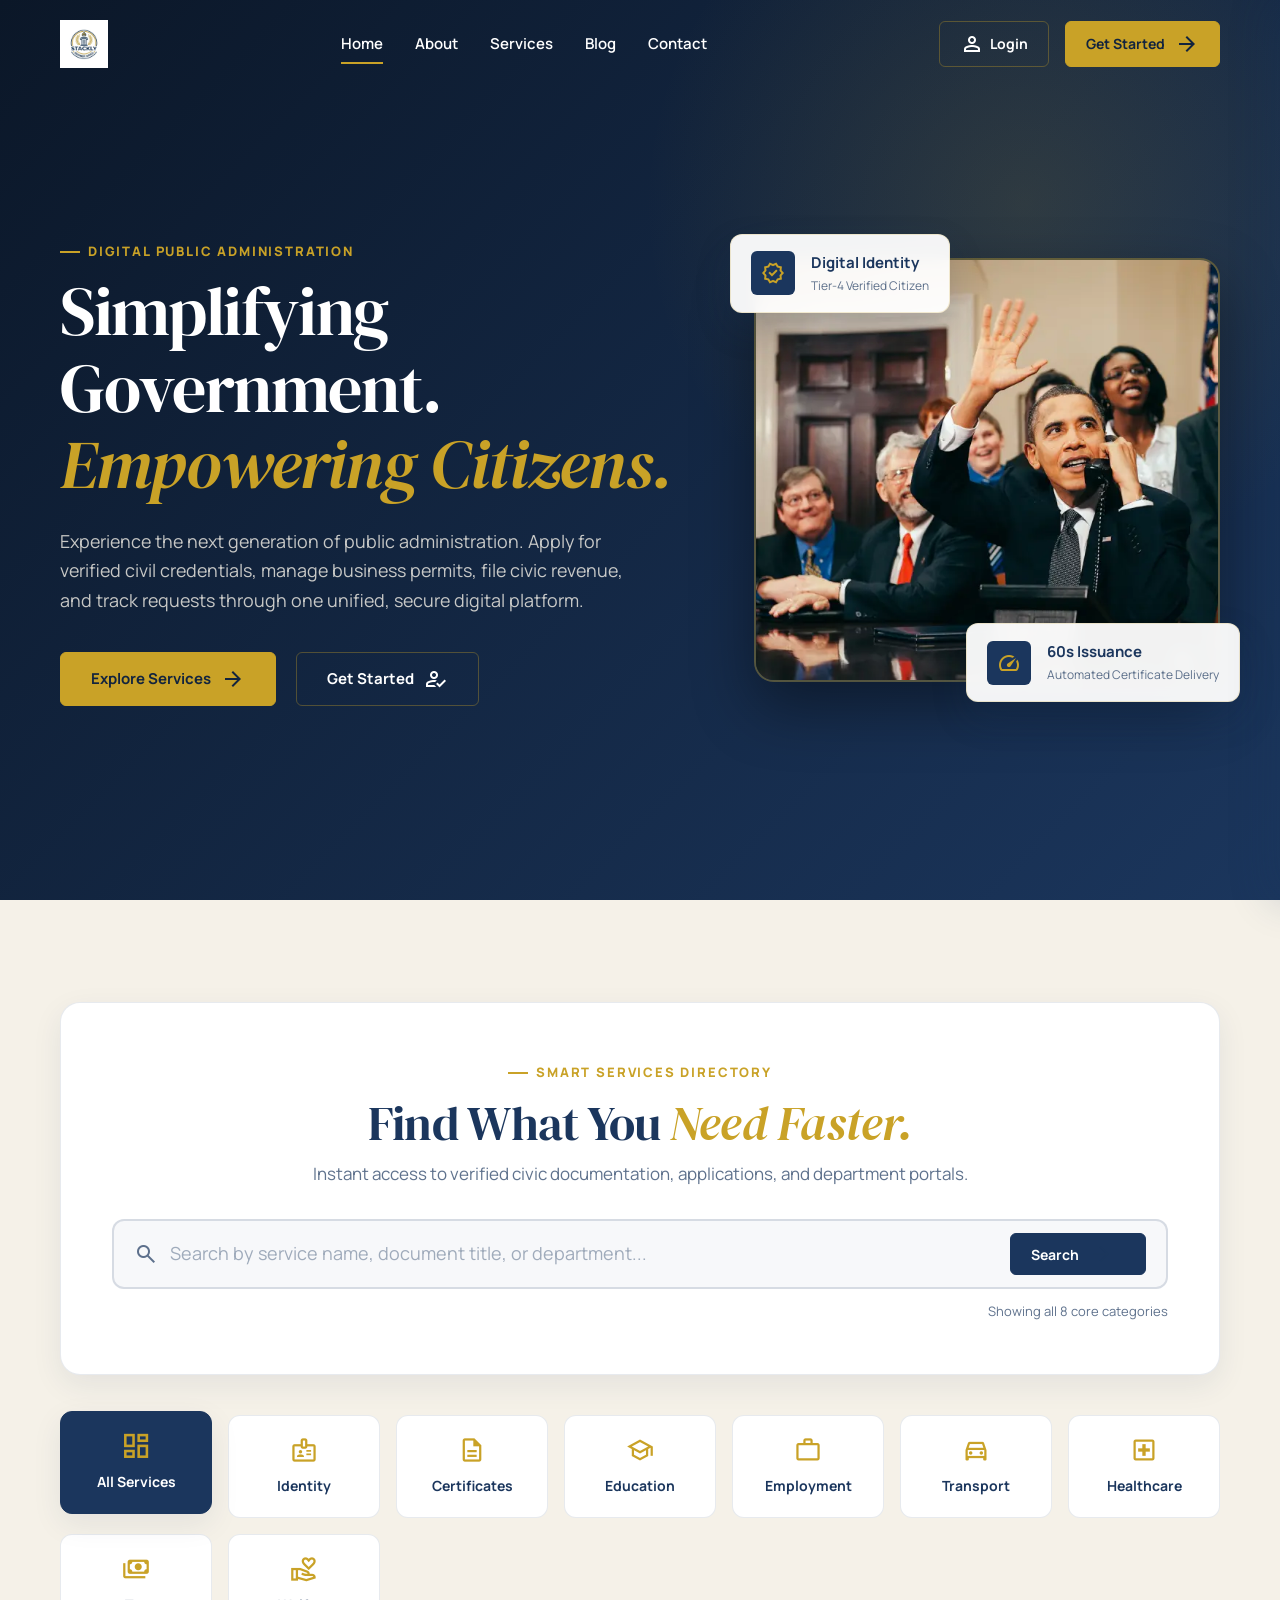
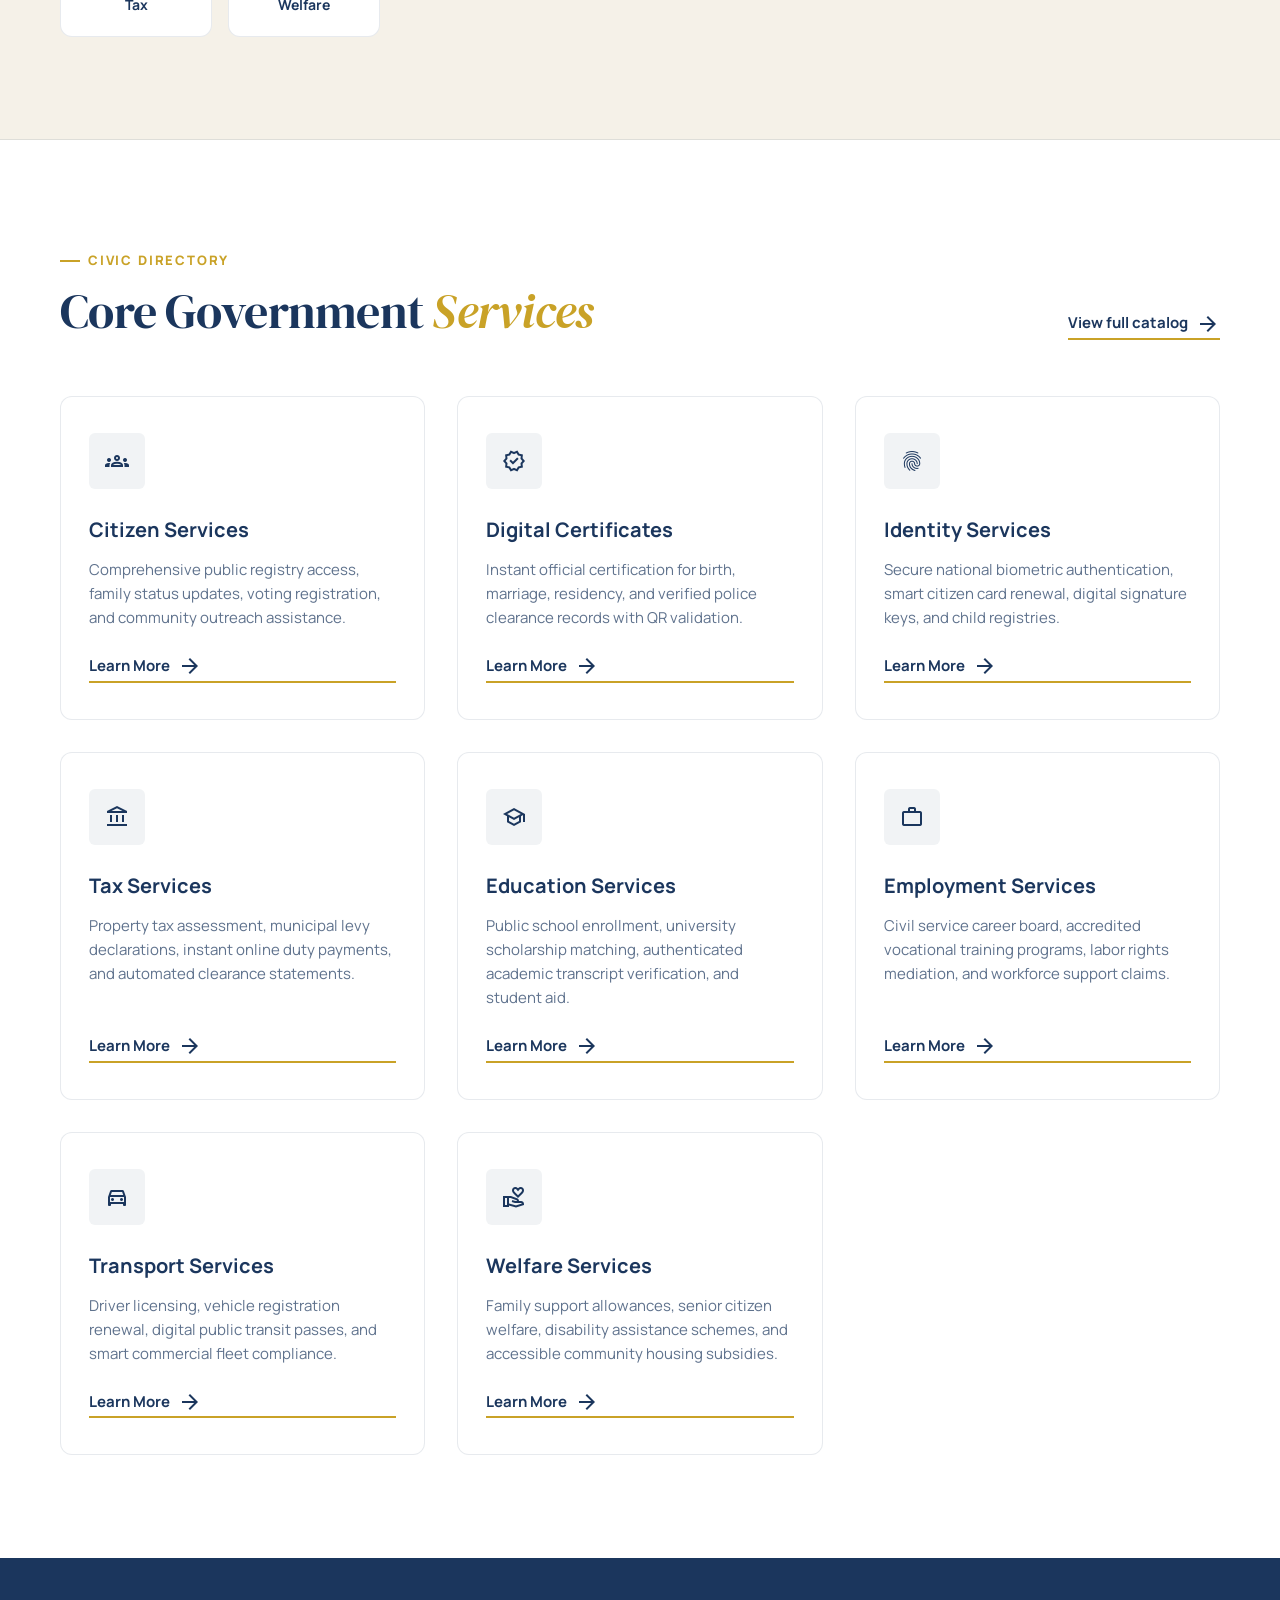
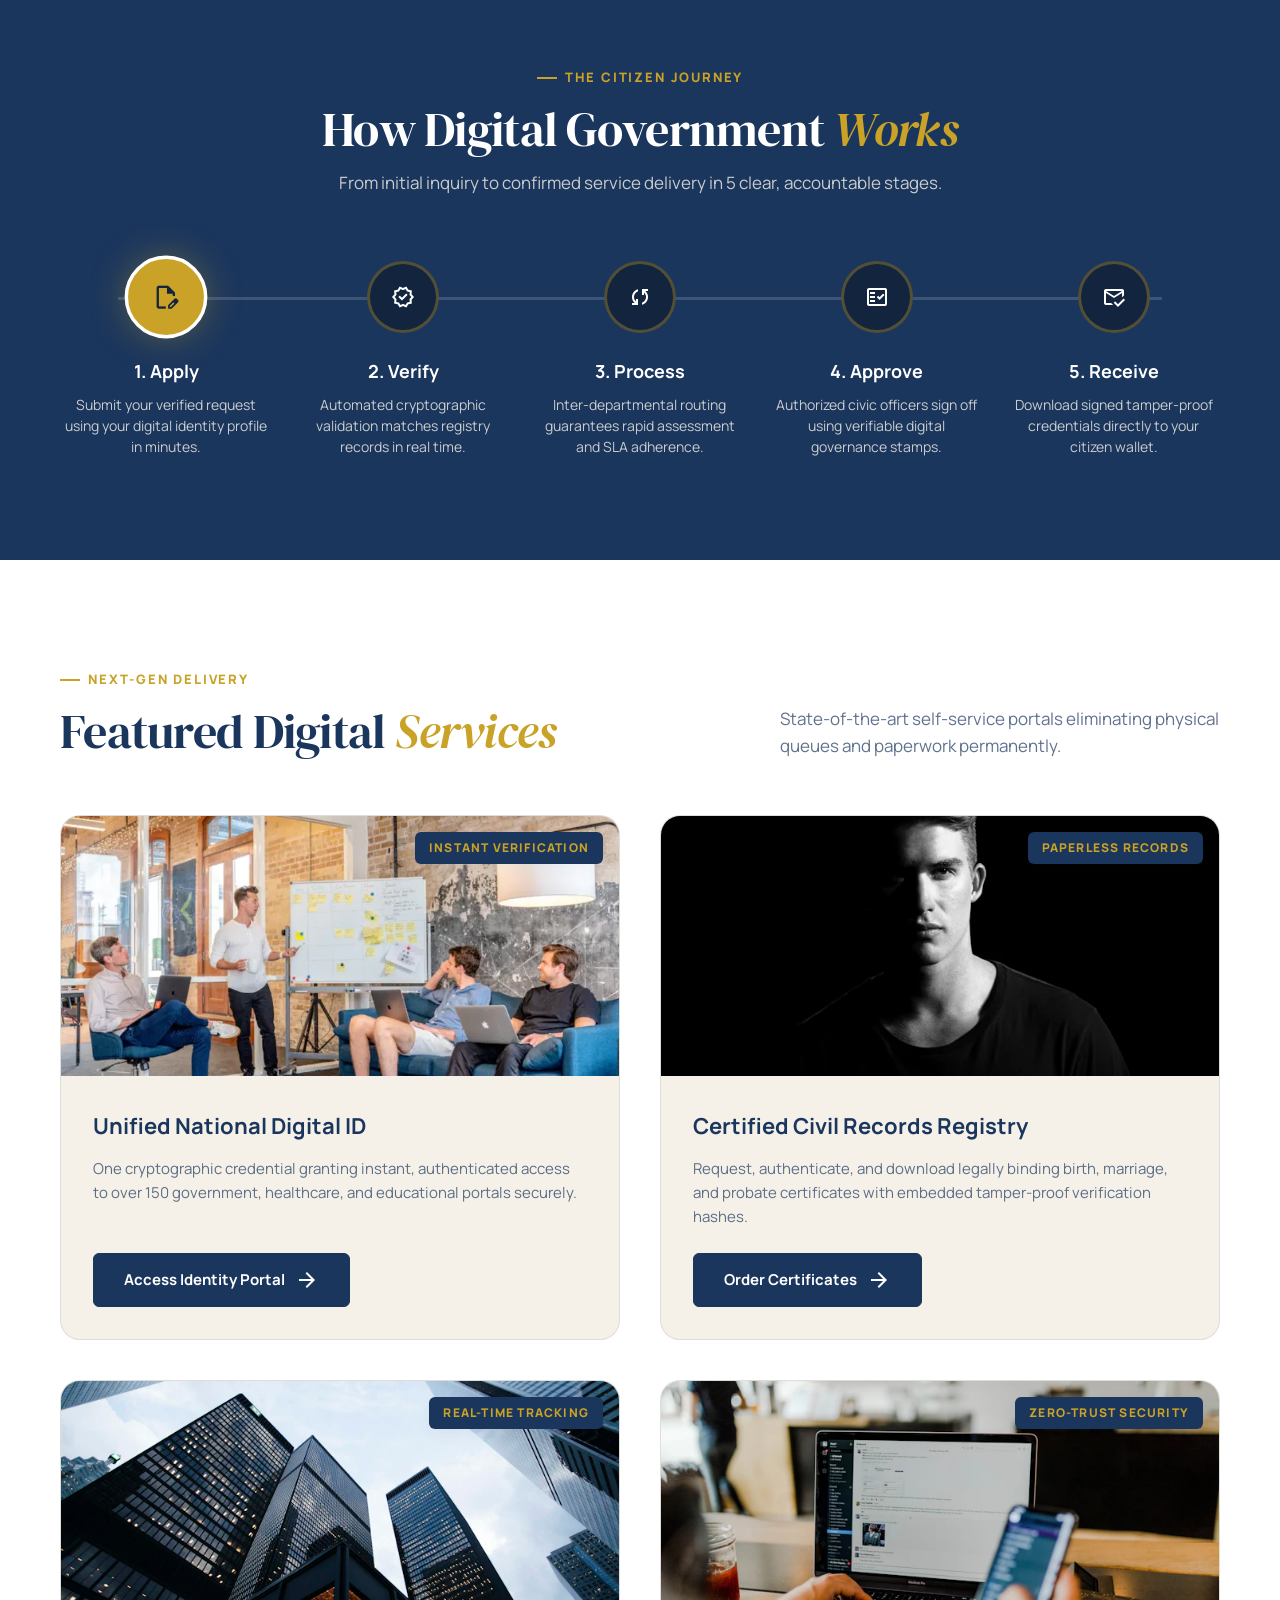
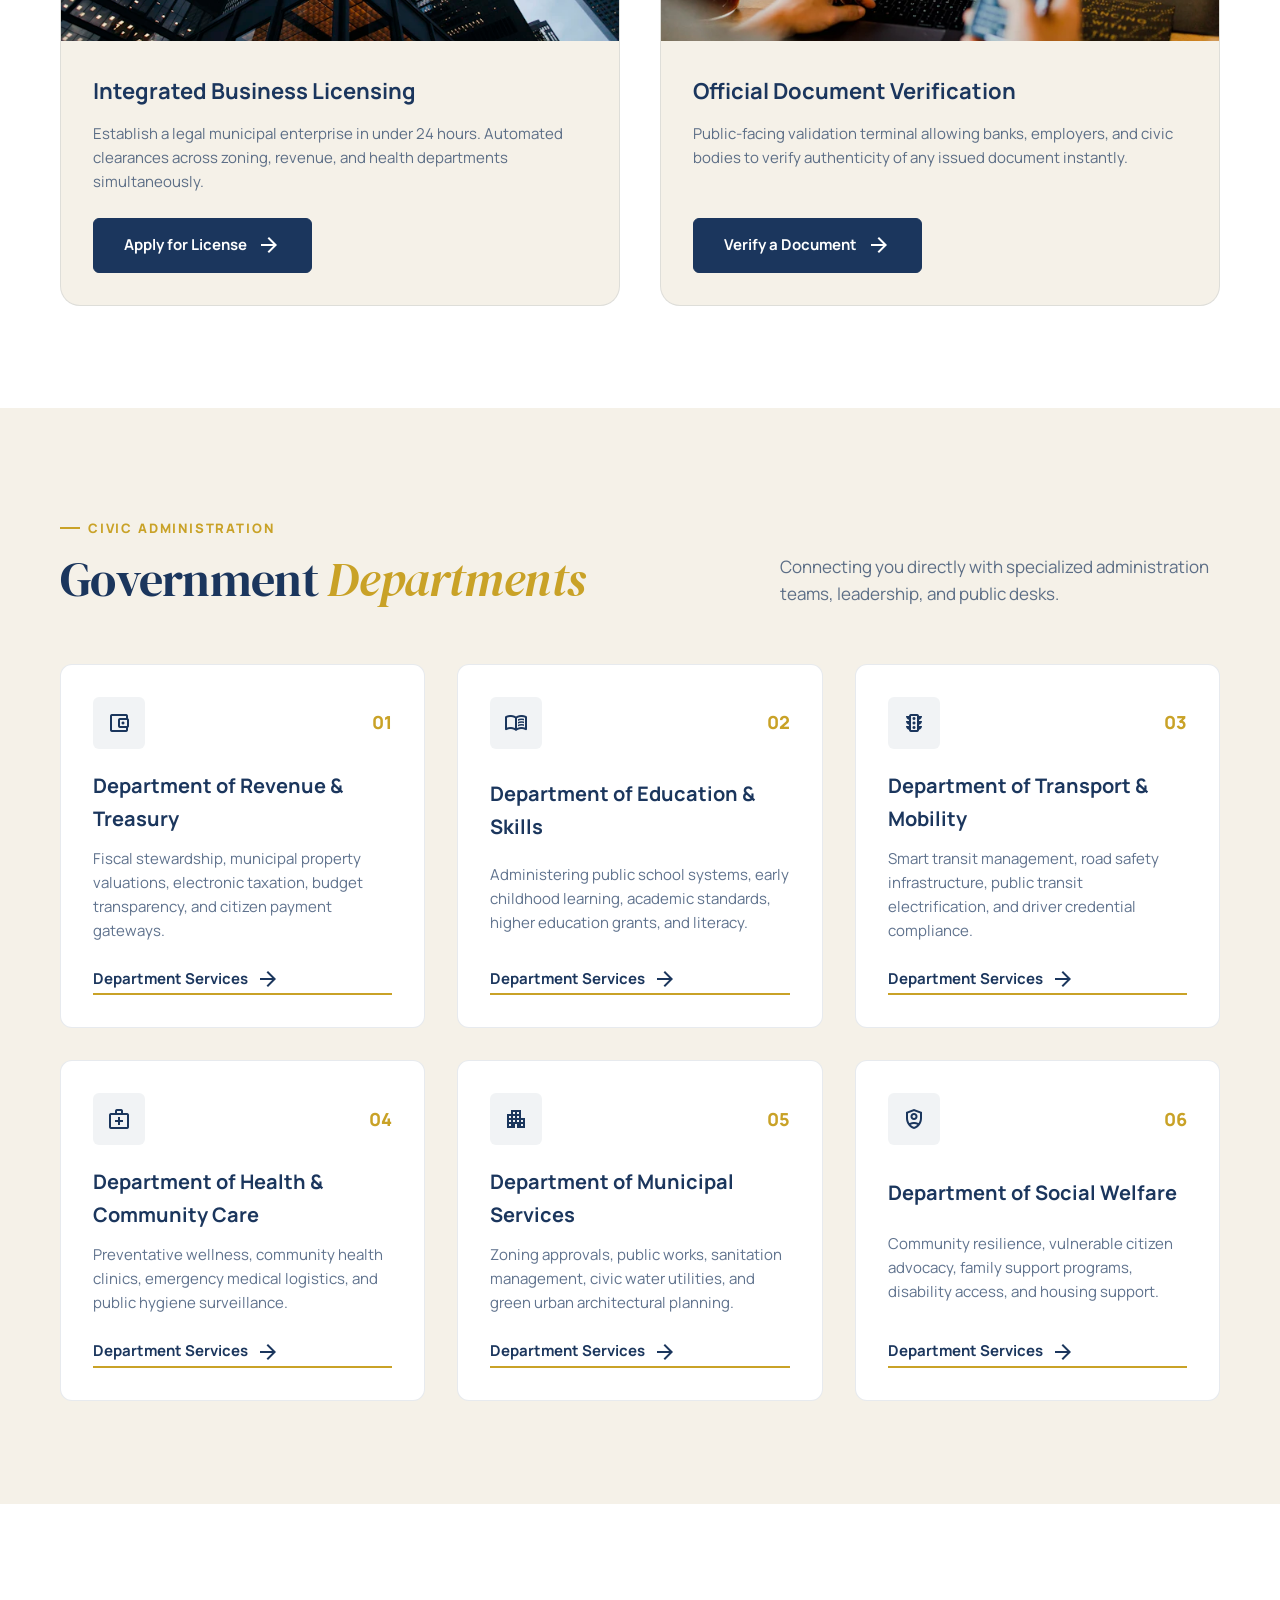
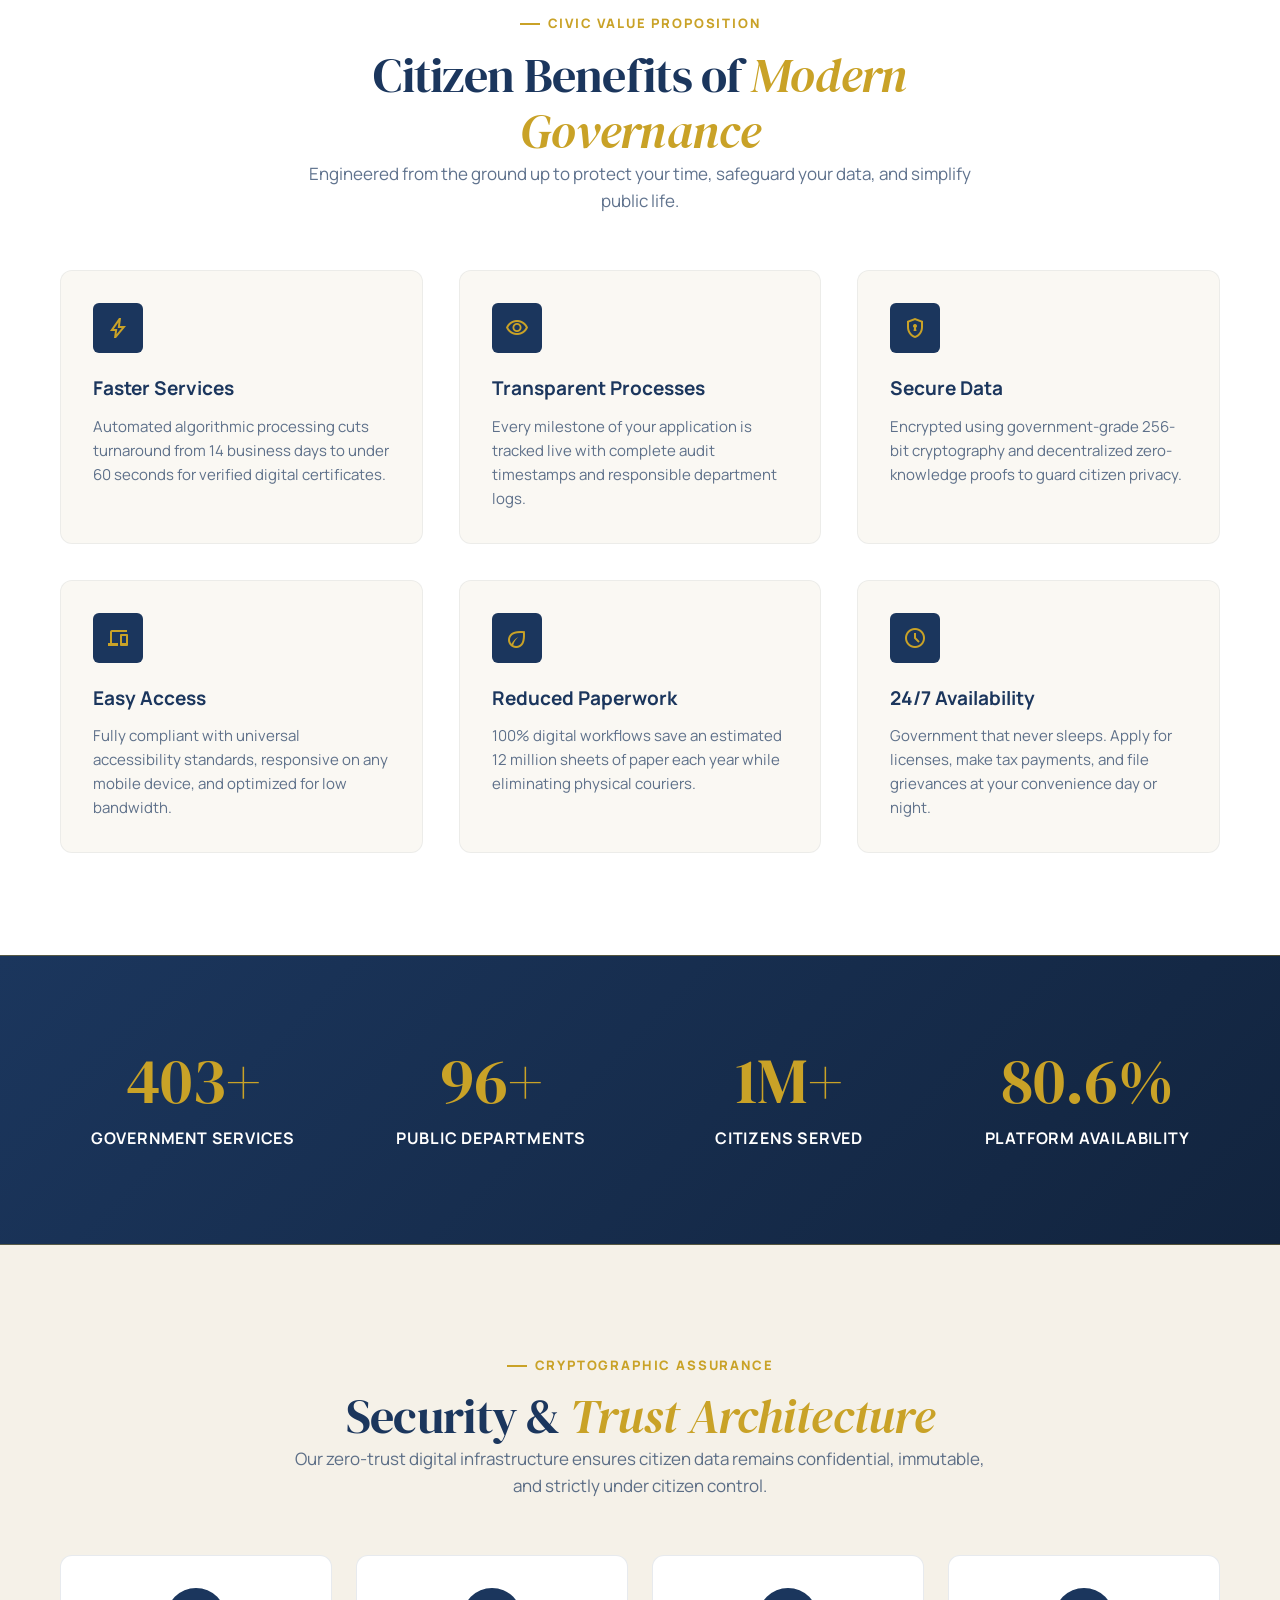
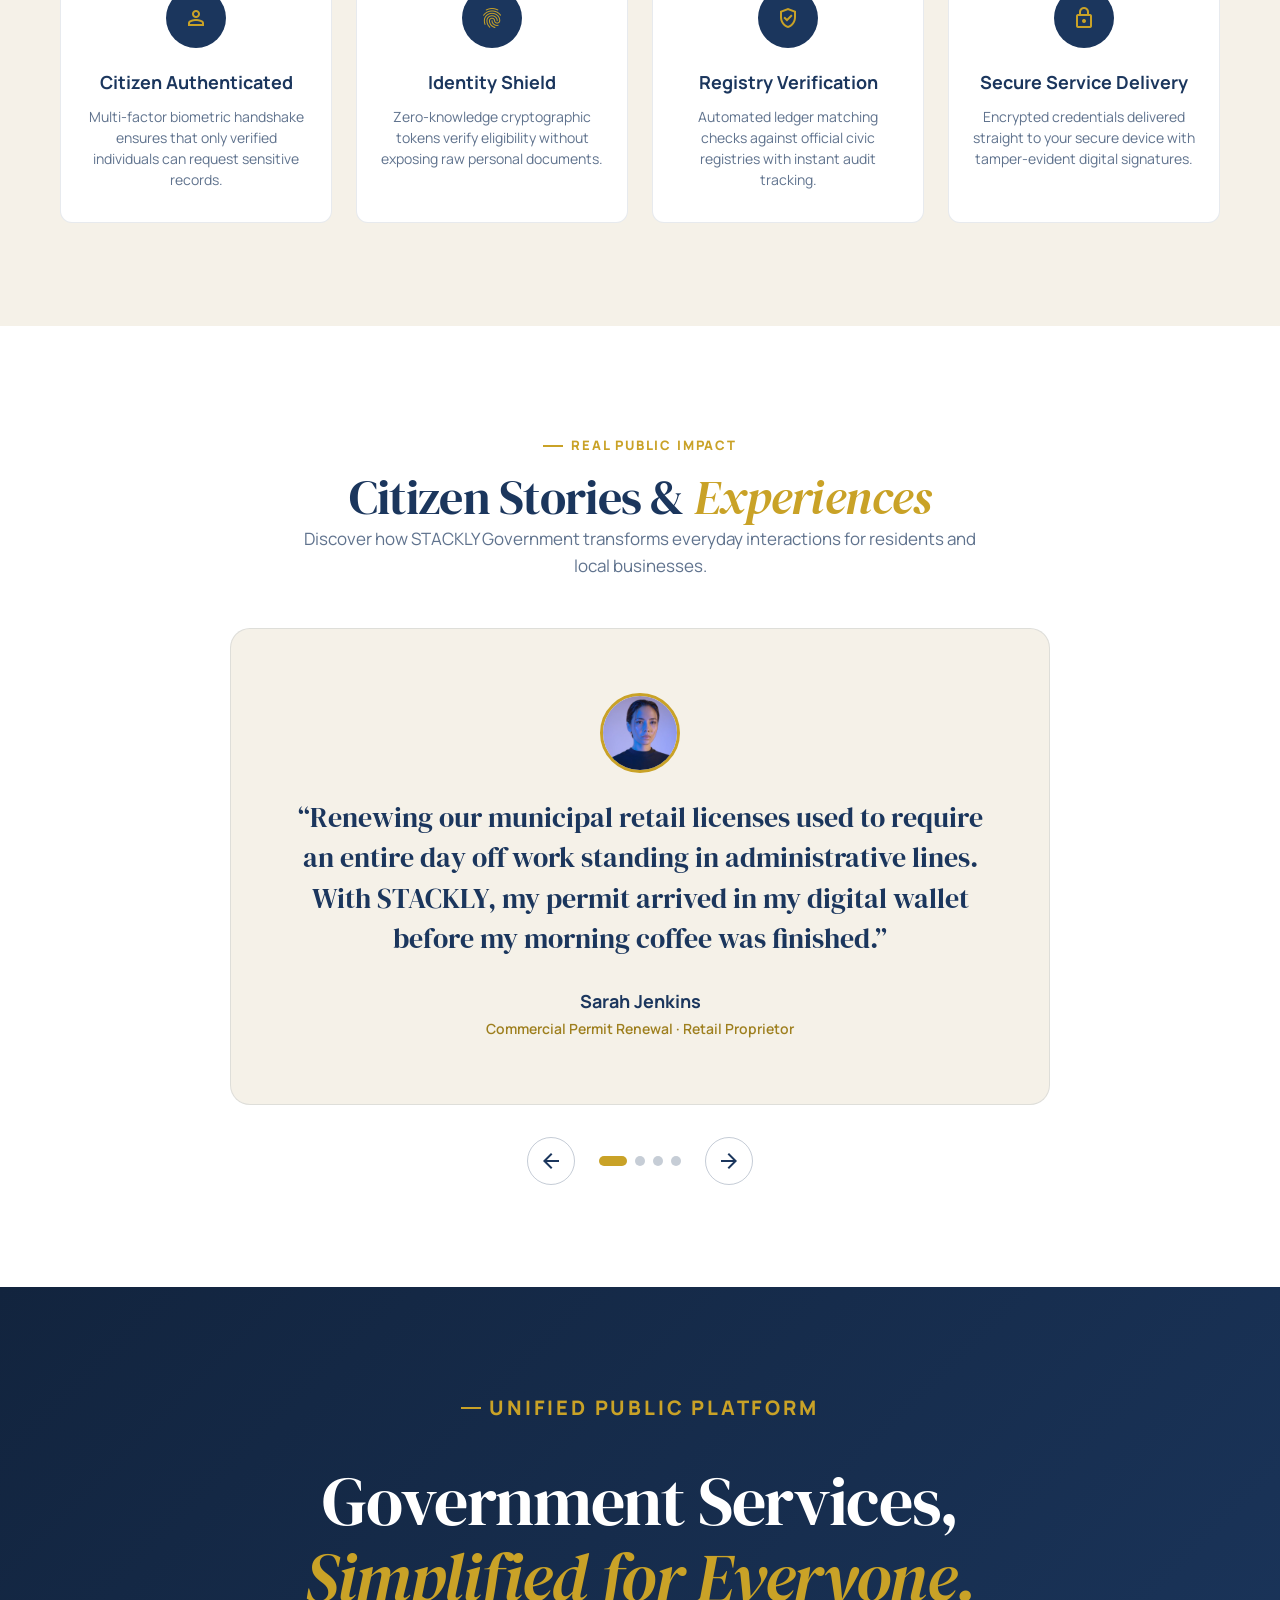
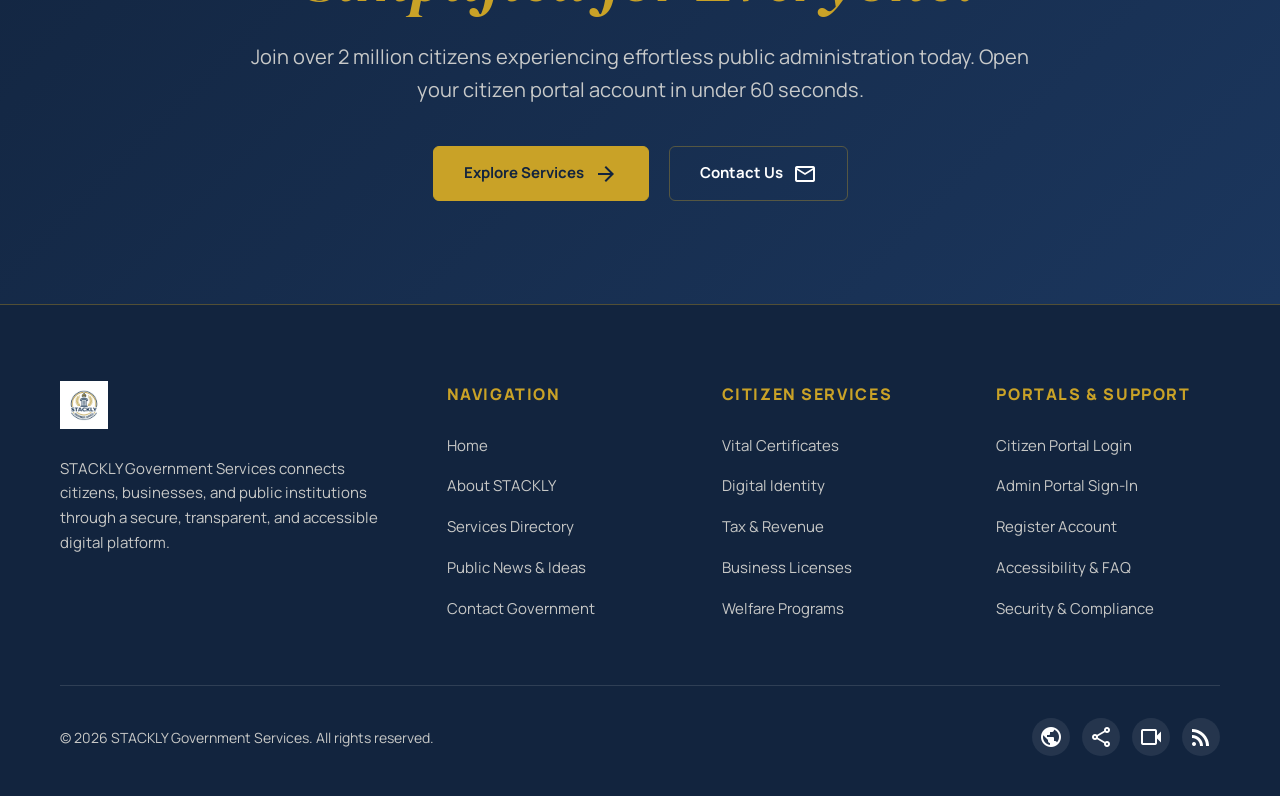
==== index.html @ 32bf2078 "first commit" ====
<!DOCTYPE html>
<html lang="en">
<head>
  <meta charset="UTF-8">
  <meta name="viewport" content="width=device-width, initial-scale=1.0">
  <meta name="description" content="STACKLY Government Services — Simplifying Government. Empowering Citizens. Access public certificates, identity, taxes, and municipal support digitally.">
  <title>STACKLY Government Services | Simplifying Government, Empowering Citizens</title>
  
  <!-- Typography & Material Symbols -->
  <link rel="preconnect" href="https://fonts.googleapis.com">
  <link rel="preconnect" href="https://fonts.gstatic.com" crossorigin>
  <link href="https://fonts.googleapis.com/css2?family=DM+Serif+Display:ital@0;1&family=Manrope:wght@400;500;600;700;800&family=Material+Symbols+Outlined:opsz,wght,FILL,GRAD@20..48,100..700,0..1,-50..200" rel="stylesheet">
  
  <!-- Primary Stylesheet -->
  <link rel="stylesheet" href="./css/style.css">
</head>
<body class="page-home"> 

  <!-- =========================================================================
       HEADER / STICKY NAVBAR
       ========================================================================= -->
  <header class="site-header" data-header>
    <div class="container header-inner">
      <a href="index.html" class="nav-logo">
        <img src="./images/logo-dark.webp" alt="STACKLY Logo" class="nav-logo-img">
      </a>

      <nav class="desktop-nav" aria-label="Primary Navigation">
        <a href="index.html" class="is-active">Home</a>
        <a href="about.html">About</a>
        <a href="services.html">Services</a>
        <a href="blog.html">Blog</a>
        <a href="contact.html">Contact</a>
      </nav>

      <div class="header-actions">
        <a href="login.html" class="btn-login">
          <span class="material-symbols-outlined">person</span> Login
        </a>
        <a href="register.html" class="btn btn-secondary btn-started">
          Get Started <span class="material-symbols-outlined">arrow_forward</span>
        </a>
        <button class="menu-toggle" data-menu-toggle aria-label="Open mobile navigation menu" aria-expanded="false">
          <span class="material-symbols-outlined">menu</span>
        </button>
      </div>
    </div>
  </header>

  <!-- Mobile Navigation Drawer -->
  <div class="mobile-nav-overlay" data-menu-overlay></div>
  <aside class="mobile-panel" data-mobile-panel aria-label="Mobile Navigation Menu">
    <div class="mobile-panel-header">
      <a href="index.html" class="nav-logo">
        <img src="./images/logo-dark.webp" alt="STACKLY Logo" class="nav-logo-img">
      </a>
      <button class="mobile-close-btn" data-menu-close aria-label="Close mobile menu">
        <span class="material-symbols-outlined">close</span>
      </button>
    </div>
    <nav class="mobile-nav">
      <a href="index.html" class="is-active">Home <span class="material-symbols-outlined">chevron_right</span></a>
      <a href="about.html">About <span class="material-symbols-outlined">chevron_right</span></a>
      <a href="services.html">Services <span class="material-symbols-outlined">chevron_right</span></a>
      <a href="blog.html">Blog <span class="material-symbols-outlined">chevron_right</span></a>
      <a href="contact.html">Contact <span class="material-symbols-outlined">chevron_right</span></a>
    </nav>
    <div class="mobile-panel-footer">
      <a href="login.html" class="btn btn-outline" style="width:100%;">
        <span class="material-symbols-outlined">person</span> Citizen Login
      </a>
      <a href="register.html" class="btn btn-secondary" style="width:100%;">
        Get Started <span class="material-symbols-outlined">arrow_forward</span>
      </a>
    </div>
  </aside>

  <main>
    <!-- =========================================================================
         SECTION 1: HERO — DIGITAL GOVERNMENT
         ========================================================================= -->
    <section class="hero" id="hero">
      <div class="hero-backdrop-glow"></div>
      <div class="container">
        <div class="hero-grid">
          <div class="hero-content">
            <p class="eyebrow reveal">Digital Public Administration</p>
            <h1 class="display-title reveal delay-1">
              Simplifying Government.<br>
              <em>Empowering Citizens.</em>
            </h1>
            <p class="hero-copy reveal delay-2">
              Experience the next generation of public administration. Apply for verified civil credentials, manage business permits, file civic revenue, and track requests through one unified, secure digital platform.
            </p>
            <div class="hero-actions reveal delay-3">
              <a href="services.html" class="btn btn-secondary">
                Explore Services <span class="material-symbols-outlined">arrow_forward</span>
              </a>
              <a href="register.html" class="btn btn-outline-light">
                Get Started <span class="material-symbols-outlined">how_to_reg</span>
              </a>
            </div>
          </div>

          <div class="hero-visual-wrap reveal-right delay-2">
            <div class="hero-image-card">
              <img src="./images/hero-government.webp" alt="STACKLY Central Government Digital Headquarters" width="800" height="576" loading="lazy">
            </div>

            <!-- Floating Interface Cards -->
            <div class="hero-float-card hero-float-card-1" data-float-depth="15">
              <div class="float-icon-box">
                <span class="material-symbols-outlined">verified</span>
              </div>
              <div class="float-text">
                <strong>Digital Identity</strong>
                <small>Tier-4 Verified Citizen</small>
              </div>
            </div>

            <div class="hero-float-card hero-float-card-2" data-float-depth="25">
              <div class="float-icon-box">
                <span class="material-symbols-outlined">speed</span>
              </div>
              <div class="float-text">
                <strong>60s Issuance</strong>
                <small>Automated Certificate Delivery</small>
              </div>
            </div>
          </div>
        </div>
      </div>
    </section>

    <!-- =========================================================================
         SECTION 2: DIGITAL SERVICES SEARCH
         ========================================================================= -->
    <section class="service-search-section" id="service-search-sec">
      <div class="container">
        <div class="search-panel-box reveal">
          <div style="text-align: center; max-width: 680px; margin: 0 auto 2rem auto;">
            <p class="eyebrow">Smart Services Directory</p>
            <h2 class="section-title">Find What You <em>Need Faster.</em></h2>
            <p class="lead-text" style="margin-top: 0.5rem;">Instant access to verified civic documentation, applications, and department portals.</p>
          </div>

          <div class="search-input-wrap">
            <span class="material-symbols-outlined">search</span>
            <input type="text" id="service-search" placeholder="Search by service name, document title, or department..." autocomplete="off">
            <button class="btn btn-primary" style="padding: 0.5rem 1.25rem; font-size: 0.875rem;">
              Search <span class="material-symbols-outlined">arrow_forward</span>
            </button>
          </div>
          <p style="font-size: 0.8125rem; color: var(--primary-70); margin-top: 0.75rem; text-align: right;" data-service-count>Showing all 8 core categories</p>
        </div>

        <!-- 8 Search Categories -->
        <div class="categories-grid reveal delay-1">
          <button class="category-pill is-active" data-service-category="all">
            <span class="material-symbols-outlined">dashboard</span>
            <span class="cat-label">All Services</span>
          </button>
          <button class="category-pill" data-service-category="identity">
            <span class="material-symbols-outlined">badge</span>
            <span class="cat-label">Identity</span>
          </button>
          <button class="category-pill" data-service-category="certificates">
            <span class="material-symbols-outlined">description</span>
            <span class="cat-label">Certificates</span>
          </button>
          <button class="category-pill" data-service-category="education">
            <span class="material-symbols-outlined">school</span>
            <span class="cat-label">Education</span>
          </button>
          <button class="category-pill" data-service-category="employment">
            <span class="material-symbols-outlined">work</span>
            <span class="cat-label">Employment</span>
          </button>
          <button class="category-pill" data-service-category="transport">
            <span class="material-symbols-outlined">directions_car</span>
            <span class="cat-label">Transport</span>
          </button>
          <button class="category-pill" data-service-category="healthcare">
            <span class="material-symbols-outlined">local_hospital</span>
            <span class="cat-label">Healthcare</span>
          </button>
          <button class="category-pill" data-service-category="tax">
            <span class="material-symbols-outlined">payments</span>
            <span class="cat-label">Tax</span>
          </button>
          <button class="category-pill" data-service-category="welfare">
            <span class="material-symbols-outlined">volunteer_activism</span>
            <span class="cat-label">Welfare</span>
          </button>
        </div>
      </div>
    </section>

    <!-- =========================================================================
         SECTION 3: GOVERNMENT SERVICES (8 Core Service Cards)
         ========================================================================= -->
    <section class="services-section" id="core-services">
      <div class="container">
        <div class="section-head-wrap">
          <div>
            <p class="eyebrow reveal">Civic Directory</p>
            <h2 class="section-title reveal delay-1">Core Government <em>Services</em></h2>
          </div>
          <a href="services.html" class="btn-icon-link reveal">
            View full catalog <span class="material-symbols-outlined">arrow_forward</span>
          </a>
        </div>

        <div class="services-grid-8">
          <!-- 1. Citizen Services -->
          <div class="service-card-3d reveal" data-tilt data-service-card data-category="citizen">
            <div>
              <div class="service-card-icon">
                <span class="material-symbols-outlined">groups</span>
              </div>
              <h3>Citizen Services</h3>
              <p>Comprehensive public registry access, family status updates, voting registration, and community outreach assistance.</p>
            </div>
            <a href="services.html#citizen" class="btn-icon-link">Learn More <span class="material-symbols-outlined">arrow_forward</span></a>
          </div>

          <!-- 2. Digital Certificates -->
          <div class="service-card-3d reveal delay-1" data-tilt data-service-card data-category="certificates">
            <div>
              <div class="service-card-icon">
                <span class="material-symbols-outlined">verified</span>
              </div>
              <h3>Digital Certificates</h3>
              <p>Instant official certification for birth, marriage, residency, and verified police clearance records with QR validation.</p>
            </div>
            <a href="services.html#certificates" class="btn-icon-link">Learn More <span class="material-symbols-outlined">arrow_forward</span></a>
          </div>

          <!-- 3. Identity Services -->
          <div class="service-card-3d reveal delay-2" data-tilt data-service-card data-category="identity">
            <div>
              <div class="service-card-icon">
                <span class="material-symbols-outlined">fingerprint</span>
              </div>
              <h3>Identity Services</h3>
              <p>Secure national biometric authentication, smart citizen card renewal, digital signature keys, and child registries.</p>
            </div>
            <a href="services.html#identity" class="btn-icon-link">Learn More <span class="material-symbols-outlined">arrow_forward</span></a>
          </div>

          <!-- 4. Tax Services -->
          <div class="service-card-3d reveal delay-3" data-tilt data-service-card data-category="tax">
            <div>
              <div class="service-card-icon">
                <span class="material-symbols-outlined">account_balance</span>
              </div>
              <h3>Tax Services</h3>
              <p>Property tax assessment, municipal levy declarations, instant online duty payments, and automated clearance statements.</p>
            </div>
            <a href="services.html#tax" class="btn-icon-link">Learn More <span class="material-symbols-outlined">arrow_forward</span></a>
          </div>

          <!-- 5. Education Services -->
          <div class="service-card-3d reveal" data-tilt data-service-card data-category="education">
            <div>
              <div class="service-card-icon">
                <span class="material-symbols-outlined">school</span>
              </div>
              <h3>Education Services</h3>
              <p>Public school enrollment, university scholarship matching, authenticated academic transcript verification, and student aid.</p>
            </div>
            <a href="services.html#education" class="btn-icon-link">Learn More <span class="material-symbols-outlined">arrow_forward</span></a>
          </div>

          <!-- 6. Employment Services -->
          <div class="service-card-3d reveal delay-1" data-tilt data-service-card data-category="employment">
            <div>
              <div class="service-card-icon">
                <span class="material-symbols-outlined">work</span>
              </div>
              <h3>Employment Services</h3>
              <p>Civil service career board, accredited vocational training programs, labor rights mediation, and workforce support claims.</p>
            </div>
            <a href="services.html#employment" class="btn-icon-link">Learn More <span class="material-symbols-outlined">arrow_forward</span></a>
          </div>

          <!-- 7. Transport Services -->
          <div class="service-card-3d reveal delay-2" data-tilt data-service-card data-category="transport">
            <div>
              <div class="service-card-icon">
                <span class="material-symbols-outlined">directions_car</span>
              </div>
              <h3>Transport Services</h3>
              <p>Driver licensing, vehicle registration renewal, digital public transit passes, and smart commercial fleet compliance.</p>
            </div>
            <a href="services.html#transport" class="btn-icon-link">Learn More <span class="material-symbols-outlined">arrow_forward</span></a>
          </div>

          <!-- 8. Welfare Services -->
          <div class="service-card-3d reveal delay-3" data-tilt data-service-card data-category="welfare">
            <div>
              <div class="service-card-icon">
                <span class="material-symbols-outlined">volunteer_activism</span>
              </div>
              <h3>Welfare Services</h3>
              <p>Family support allowances, senior citizen welfare, disability assistance schemes, and accessible community housing subsidies.</p>
            </div>
            <a href="services.html#welfare" class="btn-icon-link">Learn More <span class="material-symbols-outlined">arrow_forward</span></a>
          </div>
        </div>
      </div>
    </section>

    <!-- =========================================================================
         SECTION 4: HOW DIGITAL GOVERNMENT WORKS
         ========================================================================= -->
    <section class="process-section" id="how-it-works">
      <div class="container">
        <div style="text-align: center; max-width: 680px; margin: 0 auto;">
          <p class="eyebrow" style="color: var(--secondary);">The Citizen Journey</p>
          <h2 class="section-title" style="color:#FFFFFF;">How Digital Government <em>Works</em></h2>
          <p class="lead-text" style="color: var(--accent-80); margin-top: 0.75rem;">From initial inquiry to confirmed service delivery in 5 clear, accountable stages.</p>
        </div>

        <div class="process-steps-wrap">
          <div class="process-line-bg"></div>
          <div class="process-line-fill" data-process-progress></div>

          <div class="process-steps-grid">
            <!-- Step 1 -->
            <div class="process-step-node is-active" data-process-step="1">
              <div class="node-number">
                <span class="material-symbols-outlined">edit_document</span>
              </div>
              <h4>1. Apply</h4>
              <p>Submit your verified request using your digital identity profile in minutes.</p>
            </div>

            <!-- Step 2 -->
            <div class="process-step-node" data-process-step="2">
              <div class="node-number">
                <span class="material-symbols-outlined">verified</span>
              </div>
              <h4>2. Verify</h4>
              <p>Automated cryptographic validation matches registry records in real time.</p>
            </div>

            <!-- Step 3 -->
            <div class="process-step-node" data-process-step="3">
              <div class="node-number">
                <span class="material-symbols-outlined">sync</span>
              </div>
              <h4>3. Process</h4>
              <p>Inter-departmental routing guarantees rapid assessment and SLA adherence.</p>
            </div>

            <!-- Step 4 -->
            <div class="process-step-node" data-process-step="4">
              <div class="node-number">
                <span class="material-symbols-outlined">fact_check</span>
              </div>
              <h4>4. Approve</h4>
              <p>Authorized civic officers sign off using verifiable digital governance stamps.</p>
            </div>

            <!-- Step 5 -->
            <div class="process-step-node" data-process-step="5">
              <div class="node-number">
                <span class="material-symbols-outlined">mark_email_read</span>
              </div>
              <h4>5. Receive</h4>
              <p>Download signed tamper-proof credentials directly to your citizen wallet.</p>
            </div>
          </div>
        </div>
      </div>
    </section>

    <!-- =========================================================================
         SECTION 5: FEATURED DIGITAL SERVICES (4 Large Feature Cards)
         ========================================================================= -->
    <section class="featured-services-section" id="featured-services">
      <div class="container">
        <div class="section-head-wrap">
          <div>
            <p class="eyebrow reveal">Next-Gen Delivery</p>
            <h2 class="section-title reveal delay-1">Featured Digital <em>Services</em></h2>
          </div>
          <p class="lead-text reveal" style="max-width: 440px;">State-of-the-art self-service portals eliminating physical queues and paperwork permanently.</p>
        </div>

        <div class="featured-grid-4">
          <!-- Card 1: Digital Identity -->
          <div class="feature-service-card reveal">
            <div class="feature-card-media">
              <img src="./images/feature-identity.webp" alt="National Digital Identity Terminal" width="700" height="525" loading="lazy">
              <span class="feature-card-badge">Instant Verification</span>
            </div>
            <div class="feature-card-body">
              <div>
                <h3>Unified National Digital ID</h3>
                <p>One cryptographic credential granting instant, authenticated access to over 150 government, healthcare, and educational portals securely.</p>
              </div>
              <a href="services.html#identity" class="btn btn-primary" style="align-self: flex-start;">
                Access Identity Portal <span class="material-symbols-outlined">arrow_forward</span>
              </a>
            </div>
          </div>

          <!-- Card 2: Certificates -->
          <div class="feature-service-card reveal delay-1">
            <div class="feature-card-media">
              <img src="./images/feature-certificates.webp" alt="Automated Official Public Records" width="700" height="466" loading="lazy">
              <span class="feature-card-badge">Paperless Records</span>
            </div>
            <div class="feature-card-body">
              <div>
                <h3>Certified Civil Records Registry</h3>
                <p>Request, authenticate, and download legally binding birth, marriage, and probate certificates with embedded tamper-proof verification hashes.</p>
              </div>
              <a href="services.html#certificates" class="btn btn-primary" style="align-self: flex-start;">
                Order Certificates <span class="material-symbols-outlined">arrow_forward</span>
              </a>
            </div>
          </div>

          <!-- Card 3: Online Applications -->
          <div class="feature-service-card reveal delay-2">
            <div class="feature-card-media">
              <img src="./images/feature-applications.webp" alt="Smart City Administration Applications" width="700" height="467" loading="lazy">
              <span class="feature-card-badge">Real-Time Tracking</span>
            </div>
            <div class="feature-card-body">
              <div>
                <h3>Integrated Business Licensing</h3>
                <p>Establish a legal municipal enterprise in under 24 hours. Automated clearances across zoning, revenue, and health departments simultaneously.</p>
              </div>
              <a href="services.html#employment" class="btn btn-primary" style="align-self: flex-start;">
                Apply for License <span class="material-symbols-outlined">arrow_forward</span>
              </a>
            </div>
          </div>

          <!-- Card 4: Document Verification -->
          <div class="feature-service-card reveal delay-3">
            <div class="feature-card-media">
              <img src="./images/feature-verification.webp" alt="Public Cryptographic Verification" width="700" height="525" loading="lazy">
              <span class="feature-card-badge">Zero-Trust Security</span>
            </div>
            <div class="feature-card-body">
              <div>
                <h3>Official Document Verification</h3>
                <p>Public-facing validation terminal allowing banks, employers, and civic bodies to verify authenticity of any issued document instantly.</p>
              </div>
              <a href="services.html#support" class="btn btn-primary" style="align-self: flex-start;">
                Verify a Document <span class="material-symbols-outlined">arrow_forward</span>
              </a>
            </div>
          </div>
        </div>
      </div>
    </section>

    <!-- =========================================================================
         SECTION 6: GOVERNMENT DEPARTMENTS (6 Department Showcase)
         ========================================================================= -->
    <section class="departments-section" id="departments">
      <div class="container">
        <div class="section-head-wrap">
          <div>
            <p class="eyebrow reveal">Civic Administration</p>
            <h2 class="section-title reveal delay-1">Government <em>Departments</em></h2>
          </div>
          <p class="lead-text reveal" style="max-width: 440px;">Connecting you directly with specialized administration teams, leadership, and public desks.</p>
        </div>

        <div class="departments-grid-6">
          <!-- 1. Revenue -->
          <div class="department-card reveal">
            <div class="dept-header">
              <div class="dept-icon">
                <span class="material-symbols-outlined">account_balance_wallet</span>
              </div>
              <span class="dept-number">01</span>
            </div>
            <h3>Department of Revenue &amp; Treasury</h3>
            <p>Fiscal stewardship, municipal property valuations, electronic taxation, budget transparency, and citizen payment gateways.</p>
            <a href="services.html#tax" class="btn-icon-link">Department Services <span class="material-symbols-outlined">arrow_forward</span></a>
          </div>

          <!-- 2. Education -->
          <div class="department-card reveal delay-1">
            <div class="dept-header">
              <div class="dept-icon">
                <span class="material-symbols-outlined">menu_book</span>
              </div>
              <span class="dept-number">02</span>
            </div>
            <h3>Department of Education &amp; Skills</h3>
            <p>Administering public school systems, early childhood learning, academic standards, higher education grants, and literacy.</p>
            <a href="services.html#education" class="btn-icon-link">Department Services <span class="material-symbols-outlined">arrow_forward</span></a>
          </div>

          <!-- 3. Transport -->
          <div class="department-card reveal delay-2">
            <div class="dept-header">
              <div class="dept-icon">
                <span class="material-symbols-outlined">traffic</span>
              </div>
              <span class="dept-number">03</span>
            </div>
            <h3>Department of Transport &amp; Mobility</h3>
            <p>Smart transit management, road safety infrastructure, public transit electrification, and driver credential compliance.</p>
            <a href="services.html#transport" class="btn-icon-link">Department Services <span class="material-symbols-outlined">arrow_forward</span></a>
          </div>

          <!-- 4. Health -->
          <div class="department-card reveal">
            <div class="dept-header">
              <div class="dept-icon">
                <span class="material-symbols-outlined">medical_services</span>
              </div>
              <span class="dept-number">04</span>
            </div>
            <h3>Department of Health &amp; Community Care</h3>
            <p>Preventative wellness, community health clinics, emergency medical logistics, and public hygiene surveillance.</p>
            <a href="services.html#citizen" class="btn-icon-link">Department Services <span class="material-symbols-outlined">arrow_forward</span></a>
          </div>

          <!-- 5. Municipal Services -->
          <div class="department-card reveal delay-1">
            <div class="dept-header">
              <div class="dept-icon">
                <span class="material-symbols-outlined">apartment</span>
              </div>
              <span class="dept-number">05</span>
            </div>
            <h3>Department of Municipal Services</h3>
            <p>Zoning approvals, public works, sanitation management, civic water utilities, and green urban architectural planning.</p>
            <a href="services.html#citizen" class="btn-icon-link">Department Services <span class="material-symbols-outlined">arrow_forward</span></a>
          </div>

          <!-- 6. Social Welfare -->
          <div class="department-card reveal delay-2">
            <div class="dept-header">
              <div class="dept-icon">
                <span class="material-symbols-outlined">shield_person</span>
              </div>
              <span class="dept-number">06</span>
            </div>
            <h3>Department of Social Welfare</h3>
            <p>Community resilience, vulnerable citizen advocacy, family support programs, disability access, and housing support.</p>
            <a href="services.html#welfare" class="btn-icon-link">Department Services <span class="material-symbols-outlined">arrow_forward</span></a>
          </div>
        </div>
      </div>
    </section>

    <!-- =========================================================================
         SECTION 7: CITIZEN BENEFITS
         ========================================================================= -->
    <section class="benefits-section" id="benefits">
      <div class="container">
        <div style="text-align: center; max-width: 680px; margin: 0 auto 3.5rem auto;">
          <p class="eyebrow reveal">Civic Value Proposition</p>
          <h2 class="section-title reveal delay-1">Citizen Benefits of <em>Modern Governance</em></h2>
          <p class="lead-text reveal delay-2">Engineered from the ground up to protect your time, safeguard your data, and simplify public life.</p>
        </div>

        <div class="benefits-grid-6">
          <!-- 1. Faster Services -->
          <div class="benefit-card reveal">
            <div class="benefit-icon">
              <span class="material-symbols-outlined">bolt</span>
            </div>
            <h3>Faster Services</h3>
            <p>Automated algorithmic processing cuts turnaround from 14 business days to under 60 seconds for verified digital certificates.</p>
          </div>

          <!-- 2. Transparent Processes -->
          <div class="benefit-card reveal delay-1">
            <div class="benefit-icon">
              <span class="material-symbols-outlined">visibility</span>
            </div>
            <h3>Transparent Processes</h3>
            <p>Every milestone of your application is tracked live with complete audit timestamps and responsible department logs.</p>
          </div>

          <!-- 3. Secure Data -->
          <div class="benefit-card reveal delay-2">
            <div class="benefit-icon">
              <span class="material-symbols-outlined">encrypted</span>
            </div>
            <h3>Secure Data</h3>
            <p>Encrypted using government-grade 256-bit cryptography and decentralized zero-knowledge proofs to guard citizen privacy.</p>
          </div>

          <!-- 4. Easy Access -->
          <div class="benefit-card reveal">
            <div class="benefit-icon">
              <span class="material-symbols-outlined">devices</span>
            </div>
            <h3>Easy Access</h3>
            <p>Fully compliant with universal accessibility standards, responsive on any mobile device, and optimized for low bandwidth.</p>
          </div>

          <!-- 5. Reduced Paperwork -->
          <div class="benefit-card reveal delay-1">
            <div class="benefit-icon">
              <span class="material-symbols-outlined">eco</span>
            </div>
            <h3>Reduced Paperwork</h3>
            <p>100% digital workflows save an estimated 12 million sheets of paper each year while eliminating physical couriers.</p>
          </div>

          <!-- 6. 24/7 Availability -->
          <div class="benefit-card reveal delay-2">
            <div class="benefit-icon">
              <span class="material-symbols-outlined">schedule</span>
            </div>
            <h3>24/7 Availability</h3>
            <p>Government that never sleeps. Apply for licenses, make tax payments, and file grievances at your convenience day or night.</p>
          </div>
        </div>
      </div>
    </section>

    <!-- =========================================================================
         SECTION 8: SMART GOVERNMENT STATISTICS
         ========================================================================= -->
    <section class="statistics-section" id="statistics">
      <div class="container">
        <div class="stats-grid-4">
          <!-- Stat 1 -->
          <div class="stat-box reveal">
            <span class="stat-value" data-counter="500" data-suffix="+">0</span>
            <span class="stat-label">Government Services</span>
          </div>

          <!-- Stat 2 -->
          <div class="stat-box reveal delay-1">
            <span class="stat-value" data-counter="120" data-suffix="+">0</span>
            <span class="stat-label">Public Departments</span>
          </div>

          <!-- Stat 3 -->
          <div class="stat-box reveal delay-2">
            <span class="stat-value" data-counter="2" data-suffix="M+">0</span>
            <span class="stat-label">Citizens Served</span>
          </div>

          <!-- Stat 4 -->
          <div class="stat-box reveal delay-3">
            <span class="stat-value" data-counter="99.9" data-suffix="%">0</span>
            <span class="stat-label">Platform Availability</span>
          </div>
        </div>
      </div>
    </section>

    <!-- =========================================================================
         SECTION 9: SECURITY & TRUST
         ========================================================================= -->
    <section class="security-section" id="security-trust">
      <div class="container">
        <div style="text-align: center; max-width: 720px; margin: 0 auto;">
          <p class="eyebrow reveal">Cryptographic Assurance</p>
          <h2 class="section-title reveal delay-1">Security &amp; <em>Trust Architecture</em></h2>
          <p class="lead-text reveal delay-2">Our zero-trust digital infrastructure ensures citizen data remains confidential, immutable, and strictly under citizen control.</p>
        </div>

        <div class="security-flow-wrap">
          <!-- Step 1: Citizen -->
          <div class="security-step-card reveal">
            <div class="security-icon">
              <span class="material-symbols-outlined">person</span>
            </div>
            <h4>Citizen Authenticated</h4>
            <p>Multi-factor biometric handshake ensures that only verified individuals can request sensitive records.</p>
          </div>

          <!-- Step 2: Identity -->
          <div class="security-step-card reveal delay-1">
            <div class="security-icon">
              <span class="material-symbols-outlined">fingerprint</span>
            </div>
            <h4>Identity Shield</h4>
            <p>Zero-knowledge cryptographic tokens verify eligibility without exposing raw personal documents.</p>
          </div>

          <!-- Step 3: Verification -->
          <div class="security-step-card reveal delay-2">
            <div class="security-icon">
              <span class="material-symbols-outlined">verified_user</span>
            </div>
            <h4>Registry Verification</h4>
            <p>Automated ledger matching checks against official civic registries with instant audit tracking.</p>
          </div>

          <!-- Step 4: Secure Service -->
          <div class="security-step-card reveal delay-3">
            <div class="security-icon">
              <span class="material-symbols-outlined">lock</span>
            </div>
            <h4>Secure Service Delivery</h4>
            <p>Encrypted credentials delivered straight to your secure device with tamper-evident digital signatures.</p>
          </div>
        </div>
      </div>
    </section>

    <!-- =========================================================================
         SECTION 10: CITIZEN STORIES / TESTIMONIALS
         ========================================================================= -->
    <section class="testimonials-section" id="testimonials">
      <div class="container">
        <div style="text-align: center; max-width: 680px; margin: 0 auto;">
          <p class="eyebrow reveal">Real Public Impact</p>
          <h2 class="section-title reveal delay-1">Citizen Stories &amp; <em>Experiences</em></h2>
          <p class="lead-text reveal delay-2">Discover how STACKLY Government transforms everyday interactions for residents and local businesses.</p>
        </div>

        <div class="carousel-outer" data-carousel>
          <div class="carousel-track" data-carousel-track>
            <!-- Slide 1 -->
            <div class="testimonial-slide is-active" data-carousel-card>
              <div class="testimonial-card-inner">
                <img src="./images/citizen-1.webp" alt="Citizen Sarah Jenkins" class="citizen-avatar" width="80" height="80" loading="lazy">
                <p class="testimonial-quote">
                  “Renewing our municipal retail licenses used to require an entire day off work standing in administrative lines. With STACKLY, my permit arrived in my digital wallet before my morning coffee was finished.”
                </p>
                <div class="citizen-meta">
                  <strong>Sarah Jenkins</strong>
                  <small>Commercial Permit Renewal · Retail Proprietor</small>
                </div>
              </div>
            </div>

            <!-- Slide 2 -->
            <div class="testimonial-slide" data-carousel-card>
              <div class="testimonial-card-inner">
                <img src="./images/citizen-2.webp" alt="Citizen Marcus Vance" class="citizen-avatar" width="80" height="80" loading="lazy">
                <p class="testimonial-quote">
                  “When our daughter was born, registering her birth and ordering official certified records was completely painless. The real-time status notifications gave our family total peace of mind.”
                </p>
                <div class="citizen-meta">
                  <strong>Marcus Vance</strong>
                  <small>Digital Birth Certificate · New Parent</small>
                </div>
              </div>
            </div>

            <!-- Slide 3 -->
            <div class="testimonial-slide" data-carousel-card>
              <div class="testimonial-card-inner">
                <img src="./images/citizen-3.webp" alt="Citizen Elena Rostova" class="citizen-avatar" width="80" height="80" loading="lazy">
                <p class="testimonial-quote">
                  “As a legal advisor, the official document verification feature has transformed our workflow. Being able to confirm a client’s certified government records in real time has cut days off our cases.”
                </p>
                <div class="citizen-meta">
                  <strong>Elena Rostova</strong>
                  <small>Document Verification Service · Legal Counselor</small>
                </div>
              </div>
            </div>

            <!-- Slide 4 -->
            <div class="testimonial-slide" data-carousel-card>
              <div class="testimonial-card-inner">
                <img src="./images/citizen-4.webp" alt="Citizen David Thorne" class="citizen-avatar" width="80" height="80" loading="lazy">
                <p class="testimonial-quote">
                  “Paying annual property taxes used to be confusing with outdated paperwork. The clear breakdown and instant payment receipt through STACKLY makes civic responsibility straightforward.”
                </p>
                <div class="citizen-meta">
                  <strong>David Thorne</strong>
                  <small>Municipal Property Tax · Homeowner</small>
                </div>
              </div>
            </div>
          </div>

          <div class="carousel-controls">
            <button class="carousel-btn" data-carousel-prev aria-label="Previous citizen story">
              <span class="material-symbols-outlined">arrow_back</span>
            </button>
            <div class="carousel-dots" data-carousel-dots></div>
            <button class="carousel-btn" data-carousel-next aria-label="Next citizen story">
              <span class="material-symbols-outlined">arrow_forward</span>
            </button>
          </div>
        </div>
      </div>
    </section>

    <!-- =========================================================================
         SECTION 11: FINAL CTA
         ========================================================================= -->
    <section class="final-cta-section" id="cta">
      <div class="container">
        <div class="final-cta-inner">
          <p class="eyebrow" style="color: var(--secondary);">Unified Public Platform</p>
          <h2 class="display-title reveal">
            Government Services, <em>Simplified for Everyone.</em>
          </h2>
          <p class="reveal delay-1">
            Join over 2 million citizens experiencing effortless public administration today. Open your citizen portal account in under 60 seconds.
          </p>
          <div class="final-cta-actions reveal delay-2">
            <a href="services.html" class="btn btn-secondary">
              Explore Services <span class="material-symbols-outlined">arrow_forward</span>
            </a>
            <a href="contact.html" class="btn btn-outline-light">
              Contact Us <span class="material-symbols-outlined">mail</span>
            </a>
          </div>
        </div>
      </div>
    </section>
  </main>

  <!-- =========================================================================
       FOOTER
       ========================================================================= -->
  <footer class="site-footer">
    <div class="container">
      <div class="footer-grid">
        <div class="footer-brand-col">
          <a href="index.html" class="nav-logo">
            <img src="./images/logo-dark.webp" alt="STACKLY Logo" class="nav-logo-img">
          </a>
          <p>
            STACKLY Government Services connects citizens, businesses, and public institutions through a secure, transparent, and accessible digital platform.
          </p>
        </div>

        <div class="footer-col">
          <h4>Navigation</h4>
          <ul>
            <li><a href="index.html">Home</a></li>
            <li><a href="about.html">About STACKLY</a></li>
            <li><a href="services.html">Services Directory</a></li>
            <li><a href="blog.html">Public News &amp; Ideas</a></li>
            <li><a href="contact.html">Contact Government</a></li>
          </ul>
        </div>

        <div class="footer-col">
          <h4>Citizen Services</h4>
          <ul>
            <li><a href="services.html#certificates">Vital Certificates</a></li>
            <li><a href="services.html#identity">Digital Identity</a></li>
            <li><a href="services.html#tax">Tax &amp; Revenue</a></li>
            <li><a href="services.html#employment">Business Licenses</a></li>
            <li><a href="services.html#welfare">Welfare Programs</a></li>
          </ul>
        </div>

        <div class="footer-col">
          <h4>Portals &amp; Support</h4>
          <ul>
            <li><a href="login.html">Citizen Portal Login</a></li>
            <li><a href="login.html">Admin Portal Sign-In</a></li>
            <li><a href="register.html">Register Account</a></li>
            <li><a href="contact.html#faq">Accessibility &amp; FAQ</a></li>
            <li><a href="404.html">Security &amp; Compliance</a></li>
          </ul>
        </div>
      </div>

      <div class="footer-bottom">
        <span>&copy; 2026 STACKLY Government Services. All rights reserved.</span>
        
        <div class="footer-social-links">
          <a href="404.html" class="social-icon-btn" aria-label="Official Twitter portal">
            <span class="material-symbols-outlined">public</span>
          </a>
          <a href="404.html" class="social-icon-btn" aria-label="Official Communications channel">
            <span class="material-symbols-outlined">share</span>
          </a>
          <a href="404.html" class="social-icon-btn" aria-label="Official Video broadcast channel">
            <span class="material-symbols-outlined">videocam</span>
          </a>
          <a href="404.html" class="social-icon-btn" aria-label="Official RSS newsfeed">
            <span class="material-symbols-outlined">rss_feed</span>
          </a>
        </div>
      </div>
    </div>
  </footer>

  <!-- Back To Top Button -->
  <button class="back-to-top" data-back-top aria-label="Back to top of page">
    <span class="material-symbols-outlined">arrow_upward</span>
  </button>

  <!-- Application Scripts -->
  <script src="./js/main.js" defer></script>
</body>
</html>
---- css/style.css ----
/* ==========================================================================
   STACKLY GOVERNMENT SERVICES — OFFICIAL DESIGN SYSTEM
   Strict 3-Color Identity: #1B365D (Primary) | #C9A227 (Secondary) | #F5F1E8 (Accent)
   Zero Emojis. Pure Material Symbols. 100% Responsive. Production Quality.
   ========================================================================== */

/* --------------------------------------------------------------------------
   01. VARIABLES & COLOR SYSTEM
   -------------------------------------------------------------------------- */
:root {
  /* Strict 3-Color Palette */
  --primary: #1B365D;
  --secondary: #C9A227;
  --accent: #F5F1E8;

  /* Opacity Variations of Primary */
  --primary-rgb: 27, 54, 93;
  --primary-03: rgba(27, 54, 93, 0.03);
  --primary-06: rgba(27, 54, 93, 0.06);
  --primary-10: rgba(27, 54, 93, 0.10);
  --primary-15: rgba(27, 54, 93, 0.15);
  --primary-25: rgba(27, 54, 93, 0.25);
  --primary-40: rgba(27, 54, 93, 0.40);
  --primary-70: rgba(27, 54, 93, 0.70);
  --primary-85: rgba(27, 54, 93, 0.85);
  --primary-dark: #12243e;
  --primary-deep: #0b1728;

  /* Opacity Variations of Secondary */
  --secondary-rgb: 201, 162, 39;
  --secondary-10: rgba(201, 162, 39, 0.10);
  --secondary-20: rgba(201, 162, 39, 0.20);
  --secondary-35: rgba(201, 162, 39, 0.35);
  --secondary-80: rgba(201, 162, 39, 0.80);
  --secondary-dark: #9e7f1e;
  --secondary-light: #e4c45b;

  /* Accent Variations */
  --accent-rgb: 245, 241, 232;
  --accent-50: rgba(245, 241, 232, 0.50);
  --accent-80: rgba(245, 241, 232, 0.80);
  --bg-white: #FFFFFF;

  /* Typography */
  --font-heading: 'DM Serif Display', Georgia, serif;
  --font-body: 'Manrope', -apple-system, BlinkMacSystemFont, 'Segoe UI', Roboto, sans-serif;

  /* Layout & Spacing */
  --container-width: 1240px;
  --container-wide: 1400px;
  --section-py: clamp(4rem, 8vw, 7.5rem);
  --radius-sm: 6px;
  --radius-md: 12px;
  --radius-lg: 20px;
  --radius-full: 9999px;

  /* Shadows & Elevation (built from Primary) */
  --shadow-subtle: 0 4px 16px rgba(27, 54, 93, 0.05);
  --shadow-card: 0 10px 30px rgba(27, 54, 93, 0.08);
  --shadow-hover: 0 20px 45px rgba(27, 54, 93, 0.14);
  --shadow-glow-gold: 0 0 30px rgba(201, 162, 39, 0.35);

  /* Transitions */
  --transition-fast: 0.2s ease;
  --transition-base: 0.35s cubic-bezier(0.16, 1, 0.3, 1);
  --transition-slow: 0.6s cubic-bezier(0.16, 1, 0.3, 1);
}

/* --------------------------------------------------------------------------
   02. RESET & BASE
   -------------------------------------------------------------------------- */
*, *::before, *::after {
  box-sizing: border-box;
  margin: 0;
  padding: 0;
}

html {
  font-size: 16px;
  scroll-behavior: smooth;
  -webkit-text-size-adjust: 100%;
}

body {
  font-family: var(--font-body);
  color: var(--primary);
  background-color: var(--bg-white);
  line-height: 1.65;
  overflow-x: hidden;
  position: relative;
  -webkit-font-smoothing: antialiased;
  -moz-osx-font-smoothing: grayscale;
}

body.menu-open {
  overflow: hidden !important;
}

img, picture, svg, video {
  display: block;
  max-width: 100%;
  height: auto;
}

a {
  color: inherit;
  text-decoration: none;
  transition: color var(--transition-fast);
}

button, input, select, textarea {
  font: inherit;
  color: inherit;
}

button {
  cursor: pointer;
  border: none;
  background: none;
}

ul, ol {
  list-style: none;
}

/* Material Symbols Global Config */
.material-symbols-outlined {
  font-family: 'Material Symbols Outlined';
  font-weight: normal;
  font-style: normal;
  font-size: 24px;
  line-height: 1;
  letter-spacing: normal;
  text-transform: none;
  display: inline-block;
  white-space: nowrap;
  word-wrap: normal;
  direction: ltr;
  font-feature-settings: 'liga';
  -webkit-font-smoothing: antialiased;
  vertical-align: middle;
}

/* --------------------------------------------------------------------------
   03. TYPOGRAPHY & UTILITIES
   -------------------------------------------------------------------------- */
.container {
  width: 100%;
  max-width: var(--container-width);
  margin-left: auto;
  margin-right: auto;
  padding-left: clamp(1.25rem, 4vw, 2.5rem);
  padding-right: clamp(1.25rem, 4vw, 2.5rem);
}

.container-wide {
  max-width: var(--container-wide);
}

.display-title {
  font-family: var(--font-heading);
  font-size: clamp(2.5rem, 5.5vw, 4.25rem);
  line-height: 1.12;
  font-weight: 400;
  letter-spacing: -0.02em;
  color: var(--primary);
}

.display-title em {
  font-style: italic;
  color: var(--secondary);
}

.section-title {
  font-family: var(--font-heading);
  font-size: clamp(2rem, 3.8vw, 3rem);
  line-height: 1.18;
  font-weight: 400;
  letter-spacing: -0.015em;
  color: var(--primary);
}

.section-title em {
  font-style: italic;
  color: var(--secondary);
}

.card-title {
  font-size: 1.25rem;
  font-weight: 700;
  line-height: 1.35;
  color: var(--primary);
}

.eyebrow {
  display: inline-flex;
  align-items: center;
  gap: 0.5rem;
  font-size: 0.8125rem;
  font-weight: 800;
  text-transform: uppercase;
  letter-spacing: 0.14em;
  color: var(--secondary);
  margin-bottom: 0.75rem;
}

.eyebrow::before {
  content: '';
  display: inline-block;
  width: 20px;
  height: 2px;
  background-color: var(--secondary);
}

.lead-text {
  font-size: clamp(1.0625rem, 1.3vw, 1.25rem);
  line-height: 1.6;
  color: var(--primary-70);
}

.text-muted {
  color: var(--primary-70);
}

/* Background Sections */
.bg-cream {
  background-color: var(--accent);
}

.bg-primary {
  background-color: var(--primary);
  color: var(--accent);
}

.bg-primary .display-title,
.bg-primary .section-title,
.bg-primary .card-title {
  color: #FFFFFF;
}

.bg-primary .lead-text,
.bg-primary .text-muted {
  color: var(--accent-80);
}

.bg-primary-dark {
  background-color: var(--primary-dark);
  color: var(--accent);
}

.bg-white {
  background-color: var(--bg-white);
}

/* --------------------------------------------------------------------------
   04. BUTTONS & INTERACTION ELEMENTS
   -------------------------------------------------------------------------- */
.btn {
  display: inline-flex;
  align-items: center;
  justify-content: center;
  gap: 0.625rem;
  padding: 0.875rem 1.875rem;
  font-size: 0.9375rem;
  font-weight: 700;
  border-radius: var(--radius-sm);
  transition: var(--transition-base);
  position: relative;
  overflow: hidden;
  text-align: center;
  white-space: nowrap;
}

.btn-primary {
  background-color: var(--primary);
  color: #FFFFFF;
  border: 1px solid var(--primary);
}

.btn-primary:hover {
  background-color: var(--primary-dark);
  color: var(--secondary);
  transform: translateY(-2px);
  box-shadow: var(--shadow-card);
}

.btn-secondary {
  background-color: var(--secondary);
  color: var(--primary-dark);
  border: 1px solid var(--secondary);
}

.btn-secondary:hover {
  background-color: var(--secondary-light);
  color: var(--primary);
  transform: translateY(-2px);
  box-shadow: var(--shadow-glow-gold);
}

.btn-outline {
  background-color: transparent;
  color: var(--primary);
  border: 1.5px solid var(--primary-25);
}

.btn-outline:hover {
  border-color: var(--primary);
  background-color: var(--primary-06);
  color: var(--primary);
  transform: translateY(-2px);
}

.btn-outline-light {
  background-color: transparent;
  color: #FFFFFF;
  border: 1.5px solid var(--secondary-35);
}

.btn-outline-light:hover {
  border-color: var(--secondary);
  background-color: var(--secondary-10);
  color: var(--secondary);
  transform: translateY(-2px);
}

.btn-icon-link {
  display: inline-flex;
  align-items: center;
  gap: 0.5rem;
  font-size: 0.9375rem;
  font-weight: 700;
  color: var(--primary);
  border-bottom: 2px solid var(--secondary);
  padding-bottom: 2px;
  transition: var(--transition-fast);
}

.btn-icon-link:hover {
  color: var(--secondary-dark);
  gap: 0.875rem;
}

.btn-icon-link-light {
  color: #FFFFFF;
  border-bottom-color: var(--secondary);
}

.btn-icon-link-light:hover {
  color: var(--secondary);
  gap: 0.875rem;
}

/* --------------------------------------------------------------------------
   05. HEADER & STICKY NAVBAR
   -------------------------------------------------------------------------- */
.site-header {
  position: fixed;
  top: 0;
  left: 0;
  width: 100%;
  z-index: 1000;
  background-color: transparent;
  transition: background-color var(--transition-base), box-shadow var(--transition-base), padding var(--transition-base);
  padding: 1.25rem 0;
}

.site-header.is-scrolled {
  background-color: rgba(255, 255, 255, 0.96);
  backdrop-filter: blur(12px);
  -webkit-backdrop-filter: blur(12px);
  box-shadow: 0 4px 20px rgba(27, 54, 93, 0.08);
  padding: 0.875rem 0;
  border-bottom: 1px solid var(--primary-06);
}

.site-header.is-solid {
  background-color: #FFFFFF;
  border-bottom: 1px solid var(--primary-10);
}

.header-inner {
  display: flex;
  align-items: center;
  justify-content: space-between;
  gap: 2rem;
}

/* Exact Logo Branding */
.nav-logo {
  display: inline-flex;
  align-items: center;
  text-decoration: none;
  flex-shrink: 0;
}

.nav-logo-img {
  height: 48px;
  width: auto;
  max-width: 220px;
  object-fit: contain;
  display: block;
}

/* Desktop Navigation */
.desktop-nav {
  display: flex;
  align-items: center;
  gap: 2rem;
}

.desktop-nav a {
  font-size: 0.9375rem;
  font-weight: 600;
  color: var(--primary);
  position: relative;
  padding: 0.5rem 0;
  transition: color var(--transition-fast);
}

.site-header:not(.is-scrolled):not(.is-solid) .desktop-nav a {
  color: #FFFFFF;
}

.desktop-nav a::after {
  content: '';
  position: absolute;
  bottom: 0;
  left: 0;
  width: 0%;
  height: 2px;
  background-color: var(--secondary);
  transition: width var(--transition-base);
}

.desktop-nav a:hover,
.desktop-nav a.is-active {
  color: var(--secondary);
}

.desktop-nav a:hover::after,
.desktop-nav a.is-active::after {
  width: 100%;
}

.header-actions {
  display: flex;
  align-items: center;
  gap: 1rem;
}

.header-actions .btn-login {
  display: inline-flex;
  align-items: center;
  gap: 0.375rem;
  font-size: 0.875rem;
  font-weight: 700;
  padding: 0.625rem 1.25rem;
  color: var(--primary);
  border: 1px solid var(--primary-25);
  border-radius: var(--radius-sm);
  transition: var(--transition-fast);
}

.site-header:not(.is-scrolled):not(.is-solid) .header-actions .btn-login {
  color: #FFFFFF;
  border-color: var(--secondary-35);
}

.header-actions .btn-login:hover {
  background-color: var(--primary);
  color: #FFFFFF;
  border-color: var(--primary);
}

.header-actions .btn-started {
  padding: 0.625rem 1.25rem;
  font-size: 0.875rem;
}

/* Mobile Hamburger Toggle */
.menu-toggle {
  display: none;
  align-items: center;
  justify-content: center;
  width: 44px;
  height: 44px;
  border-radius: var(--radius-sm);
  color: var(--primary);
  background-color: var(--primary-06);
}

.site-header:not(.is-scrolled):not(.is-solid) .menu-toggle {
  color: #FFFFFF;
  background-color: rgba(255, 255, 255, 0.12);
}

/* Mobile Navigation Panel */
.mobile-nav-overlay {
  position: fixed;
  inset: 0;
  background-color: rgba(11, 23, 40, 0.7);
  backdrop-filter: blur(4px);
  z-index: 1001;
  opacity: 0;
  visibility: hidden;
  transition: opacity var(--transition-base), visibility var(--transition-base);
}

.mobile-nav-overlay.is-open {
  opacity: 1;
  visibility: visible;
}

.mobile-panel {
  position: fixed;
  top: 0;
  right: 0;
  width: min(88vw, 360px);
  height: 100dvh;
  background-color: #FFFFFF;
  box-shadow: -10px 0 40px rgba(27, 54, 93, 0.2);
  z-index: 1002;
  padding: 2rem 1.75rem;
  display: flex;
  flex-direction: column;
  justify-content: space-between;
  transform: translateX(100%);
  transition: transform var(--transition-base);
  overflow-y: auto;
}

.mobile-panel.is-open {
  transform: translateX(0);
}

.mobile-panel-header {
  display: flex;
  align-items: center;
  justify-content: space-between;
  padding-bottom: 1.5rem;
  border-bottom: 1px solid var(--primary-10);
}

.mobile-close-btn {
  width: 40px;
  height: 40px;
  display: flex;
  align-items: center;
  justify-content: center;
  border-radius: var(--radius-full);
  background-color: var(--primary-06);
  color: var(--primary);
}

.mobile-nav {
  display: flex;
  flex-direction: column;
  gap: 1.25rem;
  margin: 2rem 0;
}

.mobile-nav a {
  font-size: 1.125rem;
  font-weight: 700;
  color: var(--primary);
  display: flex;
  align-items: center;
  justify-content: space-between;
  padding: 0.5rem 0;
  border-bottom: 1px solid var(--primary-03);
}

.mobile-nav a:hover,
.mobile-nav a.is-active {
  color: var(--secondary);
}

.mobile-panel-footer {
  display: flex;
  flex-direction: column;
  gap: 0.75rem;
  padding-top: 1.5rem;
  border-top: 1px solid var(--primary-10);
}

/* --------------------------------------------------------------------------
   06. HOME PAGE — 11 MAIN SECTIONS
   -------------------------------------------------------------------------- */

/* SECTION 1: HERO */
.hero {
  position: relative;
  min-height: 100dvh;
  background: linear-gradient(135deg, var(--primary-deep) 0%, var(--primary) 100%);
  color: #FFFFFF;
  display: flex;
  align-items: center;
  padding-top: 6.5rem;
  padding-bottom: 4rem;
  overflow: hidden;
}

.hero-backdrop-glow {
  position: absolute;
  top: -20%;
  right: -10%;
  width: 60vw;
  height: 60vw;
  background: radial-gradient(circle, rgba(201, 162, 39, 0.15) 0%, rgba(27, 54, 93, 0) 70%);
  pointer-events: none;
}

.hero-grid {
  display: grid;
  grid-template-columns: 1.15fr 0.85fr;
  align-items: center;
  gap: clamp(2rem, 5vw, 4.5rem);
  position: relative;
  z-index: 2;
}

.hero-content .display-title {
  color: #FFFFFF;
  margin-bottom: 1.5rem;
}

.hero-copy {
  font-size: clamp(1.0625rem, 1.4vw, 1.25rem);
  line-height: 1.65;
  color: var(--accent-80);
  margin-bottom: 2.25rem;
  max-width: 580px;
}

.hero-actions {
  display: flex;
  flex-wrap: wrap;
  align-items: center;
  gap: 1.25rem;
}

/* Floating 3D Cards Visual in Hero */
.hero-visual-wrap {
  position: relative;
  perspective: 1200px;
}

.hero-image-card {
  position: relative;
  border-radius: var(--radius-lg);
  overflow: hidden;
  border: 2px solid var(--secondary-35);
  box-shadow: 0 25px 60px rgba(0, 0, 0, 0.4);
}

.hero-image-card img {
  width: 100%;
  height: 420px;
  object-fit: cover;
  transition: transform var(--transition-slow);
}

.hero-image-card:hover img {
  transform: scale(1.03);
}

.hero-float-card {
  position: absolute;
  background-color: rgba(255, 255, 255, 0.95);
  backdrop-filter: blur(8px);
  color: var(--primary);
  border-radius: var(--radius-md);
  padding: 1rem 1.25rem;
  box-shadow: 0 15px 35px rgba(27, 54, 93, 0.2);
  border: 1px solid var(--secondary-20);
  display: flex;
  align-items: center;
  gap: 1rem;
  z-index: 3;
  transition: transform var(--transition-base);
}

.hero-float-card-1 {
  top: -24px;
  left: -24px;
}

.hero-float-card-2 {
  bottom: -20px;
  right: -20px;
}

.float-icon-box {
  width: 44px;
  height: 44px;
  border-radius: var(--radius-sm);
  background-color: var(--primary);
  color: var(--secondary);
  display: flex;
  align-items: center;
  justify-content: center;
}

.float-text strong {
  display: block;
  font-size: 0.9375rem;
  color: var(--primary);
}

.float-text small {
  display: block;
  font-size: 0.75rem;
  color: var(--primary-70);
}

/* SECTION 2: DIGITAL SERVICES SEARCH */
.service-search-section {
  padding: var(--section-py) 0;
  background-color: var(--accent);
  border-bottom: 1px solid var(--primary-10);
}

.search-panel-box {
  background-color: #FFFFFF;
  border-radius: var(--radius-lg);
  padding: clamp(2rem, 4vw, 3.5rem);
  box-shadow: var(--shadow-card);
  border: 1px solid var(--primary-10);
  margin-bottom: 2.5rem;
}

.search-input-wrap {
  position: relative;
  display: flex;
  align-items: center;
  background-color: var(--primary-03);
  border: 2px solid var(--primary-15);
  border-radius: var(--radius-md);
  padding: 0.75rem 1.25rem;
  transition: border-color var(--transition-fast), box-shadow var(--transition-fast);
}

.search-input-wrap:focus-within {
  border-color: var(--secondary);
  box-shadow: 0 0 0 4px var(--secondary-20);
}

.search-input-wrap .material-symbols-outlined {
  color: var(--primary-70);
  margin-right: 0.75rem;
}

.search-input-wrap input {
  flex: 1;
  border: none;
  background: transparent;
  outline: none;
  font-size: 1.125rem;
  color: var(--primary);
}

.search-input-wrap input::placeholder {
  color: var(--primary-40);
}

.categories-grid {
  display: grid;
  grid-template-columns: repeat(auto-fill, minmax(135px, 1fr));
  gap: 1rem;
}

.category-pill {
  display: flex;
  flex-direction: column;
  align-items: center;
  justify-content: center;
  gap: 0.625rem;
  padding: 1.25rem 0.75rem;
  background-color: #FFFFFF;
  border: 1.5px solid var(--primary-10);
  border-radius: var(--radius-md);
  color: var(--primary);
  transition: var(--transition-base);
  text-align: center;
}

.category-pill .material-symbols-outlined {
  font-size: 28px;
  color: var(--secondary);
  transition: transform var(--transition-base);
}

.category-pill span.cat-label {
  font-size: 0.875rem;
  font-weight: 700;
}

.category-pill:hover,
.category-pill.is-active {
  background-color: var(--primary);
  color: #FFFFFF;
  border-color: var(--primary);
  transform: translateY(-4px);
  box-shadow: var(--shadow-card);
}

.category-pill:hover .material-symbols-outlined,
.category-pill.is-active .material-symbols-outlined {
  color: var(--secondary);
  transform: scale(1.15);
}

/* SECTION 3: GOVERNMENT SERVICES */
.services-section {
  padding: var(--section-py) 0;
  background-color: #FFFFFF;
}

.section-head-wrap {
  display: flex;
  justify-content: space-between;
  align-items: flex-end;
  gap: 2rem;
  margin-bottom: 3.5rem;
}

.services-grid-8 {
  display: grid;
  grid-template-columns: repeat(auto-fill, minmax(280px, 1fr));
  gap: 2rem;
}

.service-card-3d {
  background-color: #FFFFFF;
  border: 1.5px solid var(--primary-10);
  border-radius: var(--radius-md);
  padding: 2.25rem 1.75rem;
  display: flex;
  flex-direction: column;
  justify-content: space-between;
  transition: transform var(--transition-base), box-shadow var(--transition-base), border-color var(--transition-base);
  position: relative;
  overflow: hidden;
}

.service-card-3d::before {
  content: '';
  position: absolute;
  top: 0;
  left: 0;
  width: 4px;
  height: 100%;
  background-color: var(--secondary);
  opacity: 0;
  transition: opacity var(--transition-base);
}

.service-card-3d:hover {
  border-color: var(--secondary);
  box-shadow: var(--shadow-hover);
}

.service-card-3d:hover::before {
  opacity: 1;
}

.service-card-icon {
  width: 56px;
  height: 56px;
  border-radius: var(--radius-sm);
  background-color: var(--primary-06);
  color: var(--primary);
  display: flex;
  align-items: center;
  justify-content: center;
  margin-bottom: 1.5rem;
  transition: var(--transition-base);
}

.service-card-3d:hover .service-card-icon {
  background-color: var(--primary);
  color: var(--secondary);
  transform: scale(1.1) rotate(6deg);
}

.service-card-3d h3 {
  font-size: 1.25rem;
  font-weight: 700;
  margin-bottom: 0.75rem;
  color: var(--primary);
}

.service-card-3d p {
  font-size: 0.9375rem;
  color: var(--primary-70);
  line-height: 1.6;
  margin-bottom: 1.5rem;
}

/* SECTION 4: HOW DIGITAL GOVERNMENT WORKS */
.process-section {
  padding: var(--section-py) 0;
  background-color: var(--primary);
  color: #FFFFFF;
  position: relative;
  overflow: hidden;
}

.process-steps-wrap {
  position: relative;
  margin-top: 4rem;
}

.process-line-bg {
  position: absolute;
  top: 36px;
  left: 5%;
  width: 90%;
  height: 3px;
  background-color: rgba(255, 255, 255, 0.15);
  z-index: 1;
}

.process-line-fill {
  position: absolute;
  top: 36px;
  left: 5%;
  width: 0%;
  height: 3px;
  background: linear-gradient(90deg, var(--secondary) 0%, var(--secondary-light) 100%);
  z-index: 2;
  transition: width 0.5s ease;
}

.process-steps-grid {
  display: grid;
  grid-template-columns: repeat(5, 1fr);
  gap: 1.5rem;
  position: relative;
  z-index: 3;
}

.process-step-node {
  display: flex;
  flex-direction: column;
  align-items: center;
  text-align: center;
  cursor: pointer;
}

.node-number {
  width: 72px;
  height: 72px;
  border-radius: var(--radius-full);
  background-color: var(--primary-dark);
  border: 3px solid var(--secondary-35);
  color: #FFFFFF;
  display: flex;
  align-items: center;
  justify-content: center;
  font-size: 1.25rem;
  font-weight: 800;
  margin-bottom: 1.5rem;
  transition: var(--transition-base);
}

.process-step-node.is-active .node-number,
.process-step-node:hover .node-number {
  background-color: var(--secondary);
  color: var(--primary-dark);
  border-color: #FFFFFF;
  transform: scale(1.15);
  box-shadow: var(--shadow-glow-gold);
}

.process-step-node h4 {
  font-size: 1.125rem;
  font-weight: 700;
  margin-bottom: 0.5rem;
  color: #FFFFFF;
}

.process-step-node p {
  font-size: 0.875rem;
  color: var(--accent-80);
  line-height: 1.5;
}

/* SECTION 5: FEATURED DIGITAL SERVICES */
.featured-services-section {
  padding: var(--section-py) 0;
  background-color: #FFFFFF;
}

.featured-grid-4 {
  display: grid;
  grid-template-columns: repeat(2, 1fr);
  gap: 2.5rem;
}

.feature-service-card {
  background-color: var(--accent);
  border-radius: var(--radius-lg);
  overflow: hidden;
  border: 1px solid var(--primary-10);
  display: flex;
  flex-direction: column;
  transition: transform var(--transition-base), box-shadow var(--transition-base);
}

.feature-service-card:hover {
  transform: translateY(-6px);
  box-shadow: var(--shadow-hover);
}

.feature-card-media {
  position: relative;
  height: 260px;
  overflow: hidden;
}

.feature-card-media img {
  width: 100%;
  height: 100%;
  object-fit: cover;
  transition: transform var(--transition-slow);
}

.feature-service-card:hover .feature-card-media img {
  transform: scale(1.06);
}

.feature-card-badge {
  position: absolute;
  top: 1rem;
  right: 1rem;
  background-color: var(--primary);
  color: var(--secondary);
  font-size: 0.75rem;
  font-weight: 800;
  text-transform: uppercase;
  letter-spacing: 0.1em;
  padding: 0.375rem 0.875rem;
  border-radius: var(--radius-sm);
  box-shadow: var(--shadow-subtle);
}

.feature-card-body {
  padding: 2rem;
  display: flex;
  flex-direction: column;
  flex: 1;
  justify-content: space-between;
}

.feature-card-body h3 {
  font-size: 1.375rem;
  font-weight: 700;
  margin-bottom: 0.75rem;
  color: var(--primary);
}

.feature-card-body p {
  color: var(--primary-70);
  font-size: 0.9375rem;
  line-height: 1.6;
  margin-bottom: 1.5rem;
}

/* SECTION 6: GOVERNMENT DEPARTMENTS */
.departments-section {
  padding: var(--section-py) 0;
  background-color: var(--accent);
}

.departments-grid-6 {
  display: grid;
  grid-template-columns: repeat(3, 1fr);
  gap: 2rem;
}

.department-card {
  background-color: #FFFFFF;
  border-radius: var(--radius-md);
  padding: 2rem;
  border: 1px solid var(--primary-10);
  transition: var(--transition-base);
  display: flex;
  flex-direction: column;
  justify-content: space-between;
}

.department-card:hover {
  border-color: var(--primary);
  transform: translateY(-4px);
  box-shadow: var(--shadow-card);
}

.dept-header {
  display: flex;
  align-items: center;
  justify-content: space-between;
  margin-bottom: 1.25rem;
}

.dept-icon {
  width: 52px;
  height: 52px;
  border-radius: var(--radius-sm);
  background-color: var(--primary-06);
  color: var(--primary);
  display: flex;
  align-items: center;
  justify-content: center;
  transition: var(--transition-base);
}

.department-card:hover .dept-icon {
  background-color: var(--primary);
  color: var(--secondary);
  transform: rotate(360deg);
}

.dept-number {
  font-size: 1.125rem;
  font-weight: 800;
  color: var(--secondary);
}

.department-card h3 {
  font-size: 1.25rem;
  font-weight: 700;
  margin-bottom: 0.75rem;
}

.department-card p {
  font-size: 0.9375rem;
  color: var(--primary-70);
  line-height: 1.6;
  margin-bottom: 1.5rem;
}

/* SECTION 7: CITIZEN BENEFITS */
.benefits-section {
  padding: var(--section-py) 0;
  background-color: #FFFFFF;
}

.benefits-grid-6 {
  display: grid;
  grid-template-columns: repeat(3, 1fr);
  gap: 2.25rem;
}

.benefit-card {
  padding: 2rem;
  border-radius: var(--radius-md);
  background-color: var(--accent-50);
  border: 1px solid var(--primary-06);
  transition: var(--transition-base);
}

.benefit-card:hover {
  background-color: #FFFFFF;
  border-color: var(--secondary);
  transform: translateY(-4px);
  box-shadow: var(--shadow-card);
}

.benefit-icon {
  width: 50px;
  height: 50px;
  border-radius: var(--radius-sm);
  background-color: var(--primary);
  color: var(--secondary);
  display: flex;
  align-items: center;
  justify-content: center;
  margin-bottom: 1.25rem;
  transition: transform var(--transition-base);
}

.benefit-card:hover .benefit-icon {
  transform: scale(1.15);
}

.benefit-card h3 {
  font-size: 1.1875rem;
  font-weight: 700;
  margin-bottom: 0.625rem;
  color: var(--primary);
}

.benefit-card p {
  font-size: 0.9375rem;
  color: var(--primary-70);
  line-height: 1.6;
}

/* SECTION 8: SMART GOVERNMENT STATISTICS */
.statistics-section {
  padding: clamp(4rem, 6vw, 6rem) 0;
  background: linear-gradient(135deg, var(--primary) 0%, var(--primary-dark) 100%);
  color: #FFFFFF;
  border-top: 1px solid var(--secondary-35);
  border-bottom: 1px solid var(--secondary-35);
}

.stats-grid-4 {
  display: grid;
  grid-template-columns: repeat(4, 1fr);
  gap: 2rem;
  text-align: center;
}

.stat-box {
  padding: 1rem;
}

.stat-value {
  font-family: var(--font-heading);
  font-size: clamp(2.75rem, 5vw, 4rem);
  line-height: 1;
  color: var(--secondary);
  font-weight: 400;
  margin-bottom: 0.75rem;
  display: block;
}

.stat-label {
  font-size: 1rem;
  font-weight: 700;
  color: #FFFFFF;
  letter-spacing: 0.05em;
  text-transform: uppercase;
}

/* SECTION 9: SECURITY & TRUST */
.security-section {
  padding: var(--section-py) 0;
  background-color: var(--accent);
}

.security-flow-wrap {
  margin-top: 3.5rem;
  display: grid;
  grid-template-columns: repeat(4, 1fr);
  gap: 1.5rem;
  position: relative;
}

.security-step-card {
  background-color: #FFFFFF;
  border-radius: var(--radius-md);
  padding: 2rem 1.5rem;
  border: 1.5px solid var(--primary-10);
  text-align: center;
  position: relative;
  transition: var(--transition-base);
}

.security-step-card:hover {
  border-color: var(--secondary);
  transform: translateY(-4px);
  box-shadow: var(--shadow-card);
}

.security-icon {
  width: 60px;
  height: 60px;
  border-radius: var(--radius-full);
  background-color: var(--primary);
  color: var(--secondary);
  display: flex;
  align-items: center;
  justify-content: center;
  margin: 0 auto 1.25rem auto;
}

.security-step-card h4 {
  font-size: 1.125rem;
  font-weight: 700;
  margin-bottom: 0.5rem;
}

.security-step-card p {
  font-size: 0.875rem;
  color: var(--primary-70);
  line-height: 1.5;
}

/* SECTION 10: CITIZEN STORIES / TESTIMONIALS */
.testimonials-section {
  padding: var(--section-py) 0;
  background-color: #FFFFFF;
}

.carousel-outer {
  position: relative;
  margin-top: 3rem;
  overflow: hidden;
}

.carousel-track {
  display: flex;
  transition: transform var(--transition-slow);
}

.testimonial-slide {
  flex: 0 0 100%;
  display: none;
}

.testimonial-slide.is-active {
  display: block;
}

.testimonial-card-inner {
  max-width: 820px;
  margin: 0 auto;
  background-color: var(--accent);
  border-radius: var(--radius-lg);
  padding: clamp(2rem, 5vw, 4rem);
  border: 1px solid var(--primary-10);
  text-align: center;
}

.citizen-avatar {
  width: 80px;
  height: 80px;
  border-radius: var(--radius-full);
  object-fit: cover;
  margin: 0 auto 1.5rem auto;
  border: 3px solid var(--secondary);
}

.testimonial-quote {
  font-family: var(--font-heading);
  font-size: clamp(1.25rem, 2.2vw, 1.75rem);
  line-height: 1.45;
  color: var(--primary);
  margin-bottom: 1.75rem;
}

.citizen-meta strong {
  display: block;
  font-size: 1.125rem;
  color: var(--primary);
}

.citizen-meta small {
  display: block;
  font-size: 0.875rem;
  color: var(--secondary-dark);
  font-weight: 600;
}

.carousel-controls {
  display: flex;
  align-items: center;
  justify-content: center;
  gap: 1.5rem;
  margin-top: 2rem;
}

.carousel-btn {
  width: 48px;
  height: 48px;
  border-radius: var(--radius-full);
  border: 1.5px solid var(--primary-25);
  display: flex;
  align-items: center;
  justify-content: center;
  color: var(--primary);
  transition: var(--transition-fast);
}

.carousel-btn:hover {
  background-color: var(--primary);
  color: #FFFFFF;
  border-color: var(--primary);
}

.carousel-dots {
  display: flex;
  gap: 0.5rem;
}

.carousel-dot {
  width: 10px;
  height: 10px;
  border-radius: var(--radius-full);
  background-color: var(--primary-25);
  transition: var(--transition-fast);
}

.carousel-dot.is-active {
  width: 28px;
  background-color: var(--secondary);
}

/* SECTION 11: FINAL CTA */
.final-cta-section {
  padding: clamp(5rem, 8vw, 8rem) 0;
  background: linear-gradient(135deg, var(--primary-dark) 0%, var(--primary) 100%);
  color: #FFFFFF;
  text-align: center;
  position: relative;
  overflow: hidden;
}

.final-cta-inner {
  max-width: 780px;
  margin: 0 auto;
  position: relative;
  z-index: 2;
}

.final-cta-inner .display-title {
  color: #FFFFFF;
  margin-bottom: 1.5rem;
}

.final-cta-inner p {
  font-size: 1.25rem;
  color: var(--accent-80);
  margin-bottom: 2.5rem;
}

.final-cta-actions {
  display: flex;
  justify-content: center;
  gap: 1.25rem;
  flex-wrap: wrap;
}

/* --------------------------------------------------------------------------
   07. INNER PAGES (ABOUT, SERVICES, BLOG, CONTACT)
   -------------------------------------------------------------------------- */
.page-hero {
  padding-top: clamp(8rem, 14vw, 11rem);
  padding-bottom: clamp(3.5rem, 6vw, 5.5rem);
  background-color: var(--accent);
  border-bottom: 1px solid var(--primary-10);
}

.page-hero-dark {
  background: linear-gradient(135deg, var(--primary-dark) 0%, var(--primary) 100%);
  color: #FFFFFF;
}

.page-hero-dark .display-title {
  color: #FFFFFF;
}

.page-hero-dark .lead-text {
  color: var(--accent-80);
}

/* Editorial / Split Layouts */
.editorial-grid-2 {
  display: grid;
  grid-template-columns: 1fr 1fr;
  gap: clamp(2.5rem, 6vw, 5rem);
  align-items: center;
}

.editorial-image-wrap {
  border-radius: var(--radius-lg);
  overflow: hidden;
  box-shadow: var(--shadow-card);
  border: 1px solid var(--primary-10);
}

.editorial-image-wrap img {
  width: 100%;
  height: 420px;
  object-fit: cover;
}

/* Services 9-Section Catalog */
.service-full-section {
  padding: var(--section-py) 0;
  border-bottom: 1px solid var(--primary-06);
}

.service-full-section:nth-child(even) {
  background-color: var(--accent-50);
}

/* Blog 9-Section Cards */
.blog-grid-3 {
  display: grid;
  grid-template-columns: repeat(3, 1fr);
  gap: 2.5rem;
}

.blog-card {
  background-color: #FFFFFF;
  border-radius: var(--radius-md);
  overflow: hidden;
  border: 1px solid var(--primary-10);
  display: flex;
  flex-direction: column;
  transition: transform var(--transition-base), box-shadow var(--transition-base);
}

.blog-card:hover {
  transform: translateY(-6px);
  box-shadow: var(--shadow-hover);
}

.blog-media {
  height: 220px;
  overflow: hidden;
}

.blog-media img {
  width: 100%;
  height: 100%;
  object-fit: cover;
  transition: transform var(--transition-slow);
}

.blog-card:hover .blog-media img {
  transform: scale(1.06);
}

.blog-body {
  padding: 1.75rem;
  display: flex;
  flex-direction: column;
  flex: 1;
  justify-content: space-between;
}

.blog-meta {
  display: flex;
  align-items: center;
  justify-content: space-between;
  font-size: 0.8125rem;
  margin-bottom: 0.75rem;
}

.blog-cat-badge {
  background-color: var(--primary-06);
  color: var(--primary);
  padding: 0.25rem 0.625rem;
  border-radius: var(--radius-sm);
  font-weight: 700;
}

.blog-date {
  color: var(--primary-70);
}

.blog-body h3 {
  font-size: 1.25rem;
  font-weight: 700;
  line-height: 1.35;
  margin-bottom: 0.75rem;
  color: var(--primary);
}

.blog-body p {
  font-size: 0.9375rem;
  color: var(--primary-70);
  line-height: 1.6;
  margin-bottom: 1.5rem;
}

/* Contact 7-Section Layout */
.contact-info-grid {
  display: grid;
  grid-template-columns: repeat(3, 1fr);
  gap: 2rem;
}

.contact-info-card {
  background-color: #FFFFFF;
  padding: 2.25rem 1.75rem;
  border-radius: var(--radius-md);
  border: 1px solid var(--primary-10);
  text-align: center;
  transition: var(--transition-base);
}

.contact-info-card:hover {
  border-color: var(--secondary);
  box-shadow: var(--shadow-card);
}

.contact-icon {
  width: 56px;
  height: 56px;
  border-radius: var(--radius-full);
  background-color: var(--primary);
  color: var(--secondary);
  display: flex;
  align-items: center;
  justify-content: center;
  margin: 0 auto 1.25rem auto;
}

/* Forms & Validation (Strict 3 Colors) */
.form-card {
  background-color: #FFFFFF;
  border-radius: var(--radius-lg);
  padding: clamp(2rem, 5vw, 3.5rem);
  box-shadow: var(--shadow-card);
  border: 1px solid var(--primary-10);
}

.form-grid-2 {
  display: grid;
  grid-template-columns: 1fr 1fr;
  gap: 1.5rem;
}

.form-group {
  margin-bottom: 1.5rem;
  display: flex;
  flex-direction: column;
}

.form-label {
  font-size: 0.875rem;
  font-weight: 700;
  margin-bottom: 0.5rem;
  color: var(--primary);
}

.form-control {
  width: 100%;
  padding: 0.875rem 1.25rem;
  font-size: 0.9375rem;
  border: 1.5px solid var(--primary-15);
  border-radius: var(--radius-sm);
  background-color: #FFFFFF;
  color: var(--primary);
  transition: border-color var(--transition-fast), box-shadow var(--transition-fast);
}

.form-control:focus {
  outline: none;
  border-color: var(--secondary);
  box-shadow: 0 0 0 3px var(--secondary-20);
}

.form-group.has-error .form-control {
  border-color: var(--primary);
  background-color: var(--accent-50);
}

.field-error {
  font-size: 0.8125rem;
  font-weight: 600;
  color: var(--primary);
  margin-top: 0.375rem;
  display: none;
}

.password-field {
  position: relative;
  display: flex;
  align-items: center;
}

.password-field .form-control {
  padding-right: 3rem;
}

.password-toggle-btn {
  position: absolute;
  right: 0.75rem;
  color: var(--primary-70);
  padding: 0.25rem;
}

.password-toggle-btn:hover {
  color: var(--primary);
}

.form-message {
  padding: 1rem;
  border-radius: var(--radius-sm);
  margin-top: 1rem;
  font-size: 0.9375rem;
  font-weight: 600;
}

.form-message-success {
  background-color: var(--accent);
  color: var(--primary);
  border: 1.5px solid var(--secondary);
}

/* Accordion Component */
.faq-grid {
  display: flex;
  flex-direction: column;
  gap: 1rem;
  max-width: 840px;
  margin: 0 auto;
}

.accordion-item {
  background-color: #FFFFFF;
  border-radius: var(--radius-md);
  border: 1.5px solid var(--primary-10);
  overflow: hidden;
  transition: border-color var(--transition-fast);
}

.accordion-item.is-open {
  border-color: var(--secondary);
}

.accordion-toggle {
  width: 100%;
  display: flex;
  align-items: center;
  justify-content: space-between;
  padding: 1.5rem 1.75rem;
  font-size: 1.125rem;
  font-weight: 700;
  text-align: left;
  color: var(--primary);
}

.accordion-toggle .material-symbols-outlined {
  color: var(--secondary);
  transition: transform var(--transition-fast);
}

.accordion-content {
  max-height: 0;
  overflow: hidden;
  transition: max-height var(--transition-base);
  padding: 0 1.75rem;
}

.accordion-item.is-open .accordion-content {
  padding-bottom: 1.5rem;
}

.accordion-content p {
  color: var(--primary-70);
  line-height: 1.65;
}

/* --------------------------------------------------------------------------
   08. AUTH PAGES (LOGIN, REGISTER)
   -------------------------------------------------------------------------- */
.auth-page {
  min-height: 100dvh;
  display: grid;
  grid-template-columns: 1fr 1.1fr;
  background-color: #FFFFFF;
}

.auth-banner-side {
  background: linear-gradient(135deg, var(--primary-deep) 0%, var(--primary) 100%);
  color: #FFFFFF;
  padding: 4rem;
  display: flex;
  flex-direction: column;
  justify-content: space-between;
  position: relative;
  overflow: hidden;
}

.auth-banner-glow {
  position: absolute;
  top: -20%;
  left: -20%;
  width: 80%;
  height: 80%;
  background: radial-gradient(circle, rgba(201, 162, 39, 0.2) 0%, transparent 70%);
}

.auth-form-side {
  padding: clamp(2.5rem, 6vw, 5rem);
  display: flex;
  flex-direction: column;
  justify-content: center;
  max-width: 580px;
  width: 100%;
  margin: 0 auto;
}

.auth-header-top {
  display: flex;
  align-items: center;
  justify-content: space-between;
  margin-bottom: 2.5rem;
}

.auth-title-block {
  margin-bottom: 2rem;
}

.auth-options {
  display: flex;
  align-items: center;
  justify-content: space-between;
  margin-bottom: 1.5rem;
  font-size: 0.875rem;
}

.checkbox-label {
  display: inline-flex;
  align-items: center;
  gap: 0.5rem;
  cursor: pointer;
  user-select: none;
}

.checkbox-label input[type="checkbox"] {
  accent-color: var(--secondary);
  width: 16px;
  height: 16px;
}

/* --------------------------------------------------------------------------
   09. DASHBOARD PAGES (USER & ADMIN)
   -------------------------------------------------------------------------- */
.dashboard-layout {
  display: flex;
  min-height: 100dvh;
  background-color: var(--accent-50);
}

/* Sidebar */
.dashboard-sidebar {
  width: 280px;
  background-color: var(--primary);
  color: #FFFFFF;
  flex-shrink: 0;
  display: flex;
  flex-direction: column;
  justify-content: space-between;
  padding: 2rem 1.5rem;
  position: sticky;
  top: 0;
  height: 100dvh;
  overflow-y: auto;
  border-right: 1px solid var(--secondary-35);
  z-index: 100;
  transition: transform var(--transition-base);
}

.sidebar-brand-wrap {
  padding-bottom: 1.75rem;
  border-bottom: 1px solid rgba(255, 255, 255, 0.12);
}

.sidebar-menu {
  display: flex;
  flex-direction: column;
  gap: 0.375rem;
  margin: 1.75rem 0;
  flex: 1;
}

.sidebar-menu a {
  display: flex;
  align-items: center;
  gap: 0.875rem;
  padding: 0.875rem 1rem;
  font-size: 0.9375rem;
  font-weight: 600;
  color: var(--accent-80);
  border-radius: var(--radius-sm);
  transition: var(--transition-fast);
}

.sidebar-menu a:hover,
.sidebar-menu a.is-active {
  background-color: var(--primary-dark);
  color: var(--secondary);
}

.sidebar-menu a.is-active {
  border-left: 3px solid var(--secondary);
}

.sidebar-footer {
  padding-top: 1.5rem;
  border-top: 1px solid rgba(255, 255, 255, 0.12);
}

.sidebar-user-chip {
  display: flex;
  align-items: center;
  gap: 0.875rem;
  margin-bottom: 1rem;
}

.user-chip-avatar {
  width: 40px;
  height: 40px;
  border-radius: var(--radius-full);
  background-color: var(--secondary);
  color: var(--primary);
  display: flex;
  align-items: center;
  justify-content: center;
  font-weight: 800;
  flex-shrink: 0;
}

.user-chip-info strong {
  display: block;
  font-size: 0.875rem;
  color: #FFFFFF;
  white-space: nowrap;
  overflow: hidden;
  text-overflow: ellipsis;
  max-width: 160px;
}

.user-chip-info small {
  display: block;
  font-size: 0.75rem;
  color: var(--accent-80);
  white-space: nowrap;
  overflow: hidden;
  text-overflow: ellipsis;
  max-width: 160px;
}

.btn-sidebar-logout {
  display: flex;
  align-items: center;
  gap: 0.75rem;
  width: 100%;
  padding: 0.75rem 1rem;
  font-size: 0.875rem;
  font-weight: 700;
  color: var(--secondary);
  border: 1px solid var(--secondary-35);
  border-radius: var(--radius-sm);
  background-color: transparent;
  transition: var(--transition-fast);
}

.btn-sidebar-logout:hover {
  background-color: var(--secondary);
  color: var(--primary-dark);
}

/* Dashboard Main Viewport */
.dashboard-main-area {
  flex: 1;
  display: flex;
  flex-direction: column;
  min-width: 0;
  height: 100dvh;
  overflow-y: auto;
}

.dashboard-topbar {
  background-color: #FFFFFF;
  padding: 1.25rem 2.5rem;
  border-bottom: 1px solid var(--primary-10);
  display: flex;
  align-items: center;
  justify-content: space-between;
  gap: 1.5rem;
  position: sticky;
  top: 0;
  z-index: 90;
}

.topbar-search {
  display: flex;
  align-items: center;
  gap: 0.5rem;
  background-color: var(--accent);
  padding: 0.5rem 1rem;
  border-radius: var(--radius-sm);
  border: 1px solid var(--primary-10);
  width: min(100%, 360px);
}

.topbar-search input {
  border: none;
  background: transparent;
  outline: none;
  font-size: 0.875rem;
  width: 100%;
}

.topbar-actions {
  display: flex;
  align-items: center;
  gap: 1.25rem;
}

.topbar-icon-btn {
  width: 40px;
  height: 40px;
  border-radius: var(--radius-full);
  background-color: var(--primary-06);
  color: var(--primary);
  display: flex;
  align-items: center;
  justify-content: center;
  position: relative;
}

.unread-badge {
  position: absolute;
  top: 8px;
  right: 8px;
  width: 8px;
  height: 8px;
  border-radius: var(--radius-full);
  background-color: var(--secondary);
}

.topbar-profile-chip {
  display: flex;
  align-items: center;
  gap: 0.75rem;
  padding-left: 1rem;
  border-left: 1px solid var(--primary-10);
}

.dashboard-content-body {
  padding: clamp(1.5rem, 3vw, 2.5rem);
  flex: 1;
}

/* Dashboard Metric Cards */
.metrics-row-4 {
  display: grid;
  grid-template-columns: repeat(4, 1fr);
  gap: 1.5rem;
  margin-bottom: 2.5rem;
}

.metric-card {
  background-color: #FFFFFF;
  border-radius: var(--radius-md);
  padding: 1.75rem;
  border: 1px solid var(--primary-10);
  box-shadow: var(--shadow-subtle);
  display: flex;
  align-items: center;
  gap: 1.25rem;
  transition: var(--transition-base);
}

.metric-card:hover {
  transform: translateY(-3px);
  box-shadow: var(--shadow-card);
}

.metric-icon-box {
  width: 52px;
  height: 52px;
  border-radius: var(--radius-sm);
  background-color: var(--primary-06);
  color: var(--primary);
  display: flex;
  align-items: center;
  justify-content: center;
}

.metric-card:hover .metric-icon-box {
  background-color: var(--primary);
  color: var(--secondary);
}

.metric-text small {
  display: block;
  font-size: 0.8125rem;
  font-weight: 700;
  text-transform: uppercase;
  color: var(--primary-70);
  letter-spacing: 0.05em;
}

.metric-text strong {
  display: block;
  font-size: 1.875rem;
  font-weight: 800;
  color: var(--primary);
  line-height: 1.2;
}

/* Dashboard Tables */
.table-card {
  background-color: #FFFFFF;
  border-radius: var(--radius-md);
  padding: 2rem;
  border: 1px solid var(--primary-10);
  box-shadow: var(--shadow-subtle);
  margin-bottom: 2rem;
}

.table-head-row {
  display: flex;
  align-items: center;
  justify-content: space-between;
  margin-bottom: 1.5rem;
}

.table-responsive {
  width: 100%;
  overflow-x: auto;
  -webkit-overflow-scrolling: touch;
}

table.data-table {
  width: 100%;
  border-collapse: collapse;
  text-align: left;
}

table.data-table th {
  font-size: 0.8125rem;
  font-weight: 800;
  text-transform: uppercase;
  letter-spacing: 0.05em;
  color: var(--primary-70);
  padding: 1rem;
  border-bottom: 2px solid var(--primary-10);
  background-color: var(--accent-50);
}

table.data-table td {
  padding: 1rem;
  font-size: 0.9375rem;
  border-bottom: 1px solid var(--primary-06);
  vertical-align: middle;
}

table.data-table tbody tr:hover {
  background-color: var(--accent-50);
}

/* Controlled Status Badges (Strict 3 Colors) */
.status-badge {
  display: inline-flex;
  align-items: center;
  gap: 0.375rem;
  font-size: 0.75rem;
  font-weight: 800;
  text-transform: uppercase;
  letter-spacing: 0.06em;
  padding: 0.375rem 0.75rem;
  border-radius: var(--radius-full);
}

.status-badge .material-symbols-outlined {
  font-size: 14px;
}

.status-approved {
  background-color: var(--primary);
  color: var(--secondary);
  border: 1px solid var(--secondary-35);
}

.status-review {
  background-color: var(--secondary-10);
  color: var(--secondary-dark);
  border: 1px solid var(--secondary-35);
}

.status-submitted {
  background-color: var(--primary-06);
  color: var(--primary);
  border: 1px solid var(--primary-15);
}

/* CSS / SVG Chart Styling for Admin Dashboard */
.chart-container {
  display: flex;
  align-items: flex-end;
  gap: 1.5rem;
  height: 220px;
  padding: 1.5rem 0;
  border-bottom: 1px solid var(--primary-10);
}

.chart-bar-wrap {
  flex: 1;
  display: flex;
  flex-direction: column;
  align-items: center;
  height: 100%;
  justify-content: flex-end;
}

.chart-bar {
  width: 100%;
  max-width: 44px;
  background: linear-gradient(180deg, var(--secondary) 0%, var(--primary) 100%);
  border-radius: var(--radius-sm) var(--radius-sm) 0 0;
  transition: height 0.8s ease;
}

.chart-bar-wrap span {
  font-size: 0.75rem;
  font-weight: 700;
  color: var(--primary-70);
  margin-top: 0.5rem;
}

/* --------------------------------------------------------------------------
   10. 404 PAGE (ADVANCED GOVERNMENT SERVICES THEME)
   -------------------------------------------------------------------------- */
.error-page-wrapper {
  min-height: 100dvh;
  display: flex;
  align-items: center;
  justify-content: center;
  background: linear-gradient(135deg, var(--primary-deep) 0%, var(--primary) 100%);
  color: #FFFFFF;
  position: relative;
  overflow: hidden;
  padding: 2rem;
}

.scanning-radar-line {
  position: absolute;
  top: 0;
  left: 0;
  width: 100%;
  height: 3px;
  background: linear-gradient(90deg, transparent 0%, var(--secondary) 50%, transparent 100%);
  box-shadow: 0 0 15px var(--secondary);
  animation: radarScan 4s linear infinite;
  opacity: 0.6;
}

@keyframes radarScan {
  0% { top: 0%; }
  100% { top: 100%; }
}

.error-card-panel {
  max-width: 680px;
  width: 100%;
  background: rgba(27, 54, 93, 0.75);
  backdrop-filter: blur(16px);
  -webkit-backdrop-filter: blur(16px);
  border: 1.5px solid var(--secondary-35);
  border-radius: var(--radius-lg);
  padding: clamp(2.5rem, 5vw, 4rem);
  text-align: center;
  box-shadow: 0 30px 80px rgba(0, 0, 0, 0.5);
  position: relative;
  z-index: 2;
}

.error-status-badge {
  display: inline-flex;
  align-items: center;
  gap: 0.5rem;
  background-color: var(--primary-dark);
  border: 1px solid var(--secondary);
  color: var(--secondary);
  font-size: 0.8125rem;
  font-weight: 800;
  letter-spacing: 0.1em;
  text-transform: uppercase;
  padding: 0.5rem 1rem;
  border-radius: var(--radius-full);
  margin-bottom: 2rem;
}

.error-code-big {
  font-family: var(--font-heading);
  font-size: clamp(5rem, 12vw, 8.5rem);
  line-height: 1;
  color: var(--secondary);
  font-weight: 400;
  margin-bottom: 1rem;
  letter-spacing: -0.03em;
}

.error-card-panel h2 {
  font-family: var(--font-heading);
  font-size: clamp(1.75rem, 3vw, 2.25rem);
  margin-bottom: 1rem;
  color: #FFFFFF;
}

.error-card-panel p {
  color: var(--accent-80);
  font-size: 1.0625rem;
  line-height: 1.6;
  margin-bottom: 2.25rem;
}

/* --------------------------------------------------------------------------
   11. FOOTER
   -------------------------------------------------------------------------- */
.site-footer {
  background-color: var(--primary-dark);
  color: #FFFFFF;
  padding-top: clamp(4rem, 6vw, 6rem);
  padding-bottom: 2.5rem;
  border-top: 1px solid var(--secondary-35);
}

.footer-grid {
  display: grid;
  grid-template-columns: 1.5fr 1fr 1fr 1fr;
  gap: clamp(2rem, 4vw, 4rem);
  padding-bottom: 4rem;
  border-bottom: 1px solid rgba(255, 255, 255, 0.12);
}

.footer-brand-col p {
  color: var(--accent-80);
  margin-top: 1.25rem;
  font-size: 0.9375rem;
  line-height: 1.65;
  max-width: 320px;
}

.footer-col h4 {
  font-size: 1rem;
  font-weight: 800;
  text-transform: uppercase;
  letter-spacing: 0.1em;
  color: var(--secondary);
  margin-bottom: 1.5rem;
}

.footer-col ul {
  display: flex;
  flex-direction: column;
  gap: 0.875rem;
}

.footer-col a {
  color: var(--accent-80);
  font-size: 0.9375rem;
  transition: color var(--transition-fast);
}

.footer-col a:hover {
  color: var(--secondary);
  padding-left: 4px;
}

.footer-bottom {
  display: flex;
  align-items: center;
  justify-content: space-between;
  padding-top: 2rem;
  font-size: 0.875rem;
  color: var(--accent-80);
  flex-wrap: wrap;
  gap: 1rem;
}

.footer-social-links {
  display: flex;
  align-items: center;
  gap: 0.75rem;
}

.social-icon-btn {
  width: 38px;
  height: 38px;
  border-radius: var(--radius-full);
  background-color: rgba(255, 255, 255, 0.08);
  color: #FFFFFF;
  display: flex;
  align-items: center;
  justify-content: center;
  transition: var(--transition-fast);
}

.social-icon-btn:hover {
  background-color: var(--secondary);
  color: var(--primary-dark);
  transform: translateY(-2px);
}

/* Back to top floating button */
.back-to-top {
  position: fixed;
  bottom: 2rem;
  right: 2rem;
  width: 48px;
  height: 48px;
  border-radius: var(--radius-full);
  background-color: var(--primary);
  color: var(--secondary);
  border: 1.5px solid var(--secondary);
  display: flex;
  align-items: center;
  justify-content: center;
  box-shadow: var(--shadow-card);
  opacity: 0;
  visibility: hidden;
  transition: var(--transition-base);
  z-index: 990;
}

.back-to-top.is-visible {
  opacity: 1;
  visibility: visible;
}

.back-to-top:hover {
  background-color: var(--secondary);
  color: var(--primary);
  transform: translateY(-4px);
}

/* --------------------------------------------------------------------------
   12. ADVANCED SCROLL & ENTRANCE ANIMATIONS
   -------------------------------------------------------------------------- */
.reveal {
  opacity: 0;
  transform: translateY(30px);
  transition: opacity 0.8s cubic-bezier(0.16, 1, 0.3, 1), transform 0.8s cubic-bezier(0.16, 1, 0.3, 1);
}

.reveal.is-revealed {
  opacity: 1;
  transform: translateY(0);
}

.reveal-left {
  opacity: 0;
  transform: translateX(-40px);
  transition: opacity 0.8s cubic-bezier(0.16, 1, 0.3, 1), transform 0.8s cubic-bezier(0.16, 1, 0.3, 1);
}

.reveal-left.is-revealed {
  opacity: 1;
  transform: translateX(0);
}

.reveal-right {
  opacity: 0;
  transform: translateX(40px);
  transition: opacity 0.8s cubic-bezier(0.16, 1, 0.3, 1), transform 0.8s cubic-bezier(0.16, 1, 0.3, 1);
}

.reveal-right.is-revealed {
  opacity: 1;
  transform: translateX(0);
}

.reveal-scale {
  opacity: 0;
  transform: scale(0.92);
  transition: opacity 0.8s cubic-bezier(0.16, 1, 0.3, 1), transform 0.8s cubic-bezier(0.16, 1, 0.3, 1);
}

.reveal-scale.is-revealed {
  opacity: 1;
  transform: scale(1);
}

.delay-1 { transition-delay: 0.12s; }
.delay-2 { transition-delay: 0.24s; }
.delay-3 { transition-delay: 0.36s; }
.delay-4 { transition-delay: 0.48s; }

/* --------------------------------------------------------------------------
   13. RESPONSIVE BREAKPOINTS (320px to 1920px)
   -------------------------------------------------------------------------- */

/* 1024px — Laptops & Tablets Landscape */
@media (max-width: 1024px) {
  .hero-grid {
    grid-template-columns: 1fr;
    gap: 3rem;
  }

  .hero-visual-wrap {
    max-width: 600px;
    margin: 0 auto;
  }

  .featured-grid-4 {
    grid-template-columns: 1fr;
  }

  .departments-grid-6 {
    grid-template-columns: repeat(2, 1fr);
  }

  .benefits-grid-6 {
    grid-template-columns: repeat(2, 1fr);
  }

  .stats-grid-4 {
    grid-template-columns: repeat(2, 1fr);
    gap: 2.5rem;
  }

  .security-flow-wrap {
    grid-template-columns: repeat(2, 1fr);
  }

  .blog-grid-3 {
    grid-template-columns: repeat(2, 1fr);
  }

  .contact-info-grid {
    grid-template-columns: repeat(2, 1fr);
  }

  .footer-grid {
    grid-template-columns: 1fr 1fr;
  }

  .auth-page {
    grid-template-columns: 1fr;
  }

  .auth-banner-side {
    display: none;
  }

  .metrics-row-4 {
    grid-template-columns: repeat(2, 1fr);
  }
}

/* 768px — Tablets Portrait & Large Handsets */
@media (max-width: 768px) {
  .desktop-nav,
  .header-actions .btn-login,
  .header-actions .btn-started {
    display: none;
  }

  .menu-toggle {
    display: inline-flex;
  }

  .editorial-grid-2 {
    grid-template-columns: 1fr;
  }

  .process-line-bg,
  .process-line-fill {
    display: none;
  }

  .process-steps-grid {
    grid-template-columns: 1fr;
    gap: 2rem;
  }

  .departments-grid-6 {
    grid-template-columns: 1fr;
  }

  .benefits-grid-6 {
    grid-template-columns: 1fr;
  }

  .security-flow-wrap {
    grid-template-columns: 1fr;
  }

  .blog-grid-3 {
    grid-template-columns: 1fr;
  }

  .contact-info-grid {
    grid-template-columns: 1fr;
  }

  .form-grid-2 {
    grid-template-columns: 1fr;
  }

  .footer-grid {
    grid-template-columns: 1fr;
  }

  .dashboard-sidebar {
    position: fixed;
    top: 0;
    left: 0;
    transform: translateX(-100%);
  }

  .dashboard-sidebar.is-open {
    transform: translateX(0);
  }

  body.sidebar-open {
    overflow: hidden;
  }

  .metrics-row-4 {
    grid-template-columns: 1fr;
  }
}

/* 425px — Small Handsets */
@media (max-width: 425px) {
  .hero-float-card {
    position: static;
    margin-top: 1rem;
    width: 100%;
  }

  .categories-grid {
    grid-template-columns: repeat(2, 1fr);
  }

  .stats-grid-4 {
    grid-template-columns: 1fr;
  }

  .section-head-wrap {
    flex-direction: column;
    align-items: flex-start;
  }

  .footer-bottom {
    flex-direction: column;
    text-align: center;
  }
}

/* 320px — Ultra Compact Phones */
@media (max-width: 320px) {
  .categories-grid {
    grid-template-columns: 1fr;
  }

  .nav-logo-img {
    height: 40px;
  }

  .btn {
    padding: 0.75rem 1.25rem;
    font-size: 0.875rem;
  }
}

/* --------------------------------------------------------------------------
   14. REDUCED MOTION ACCESSIBILITY
   -------------------------------------------------------------------------- */
@media (prefers-reduced-motion: reduce) {
  *, *::before, *::after {
    animation-duration: 0.01ms !important;
    animation-iteration-count: 1 !important;
    transition-duration: 0.01ms !important;
    scroll-behavior: auto !important;
  }

  .reveal, .reveal-left, .reveal-right, .reveal-scale {
    opacity: 1 !important;
    transform: none !important;
  }
}
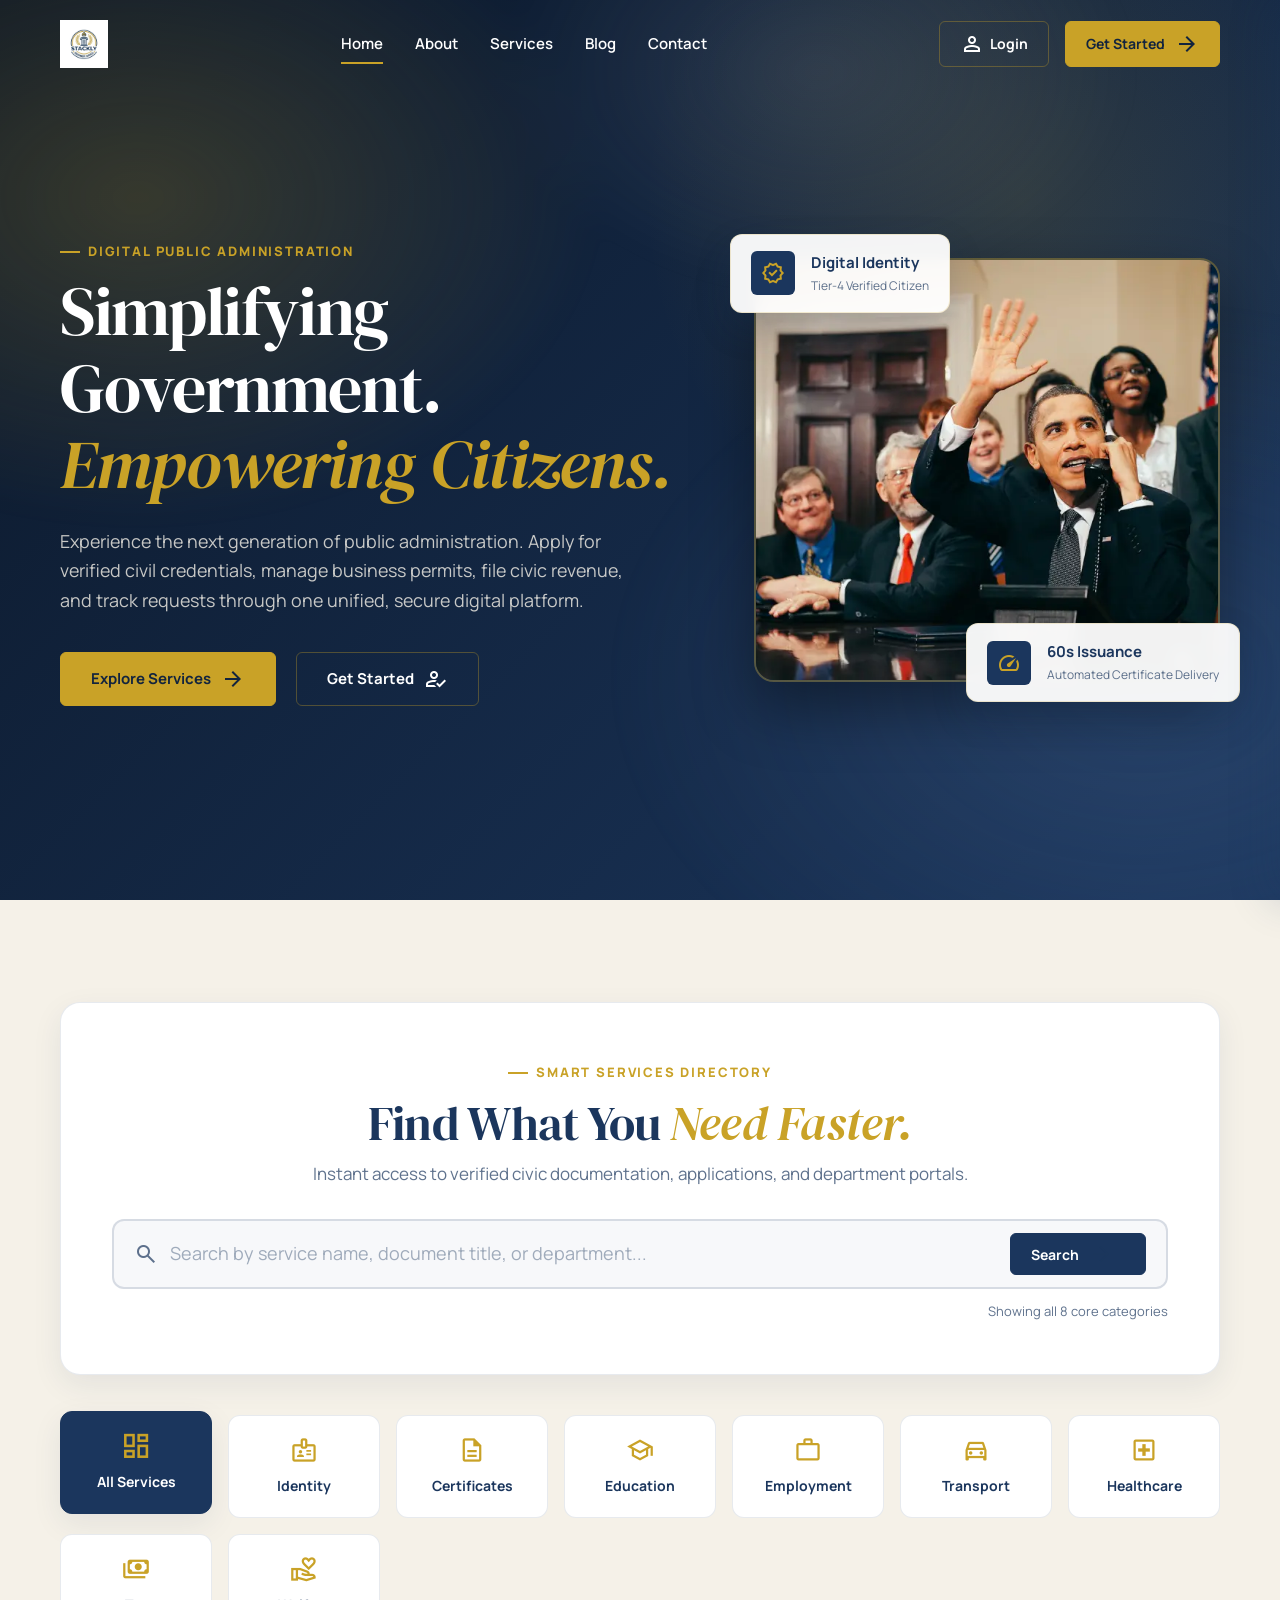
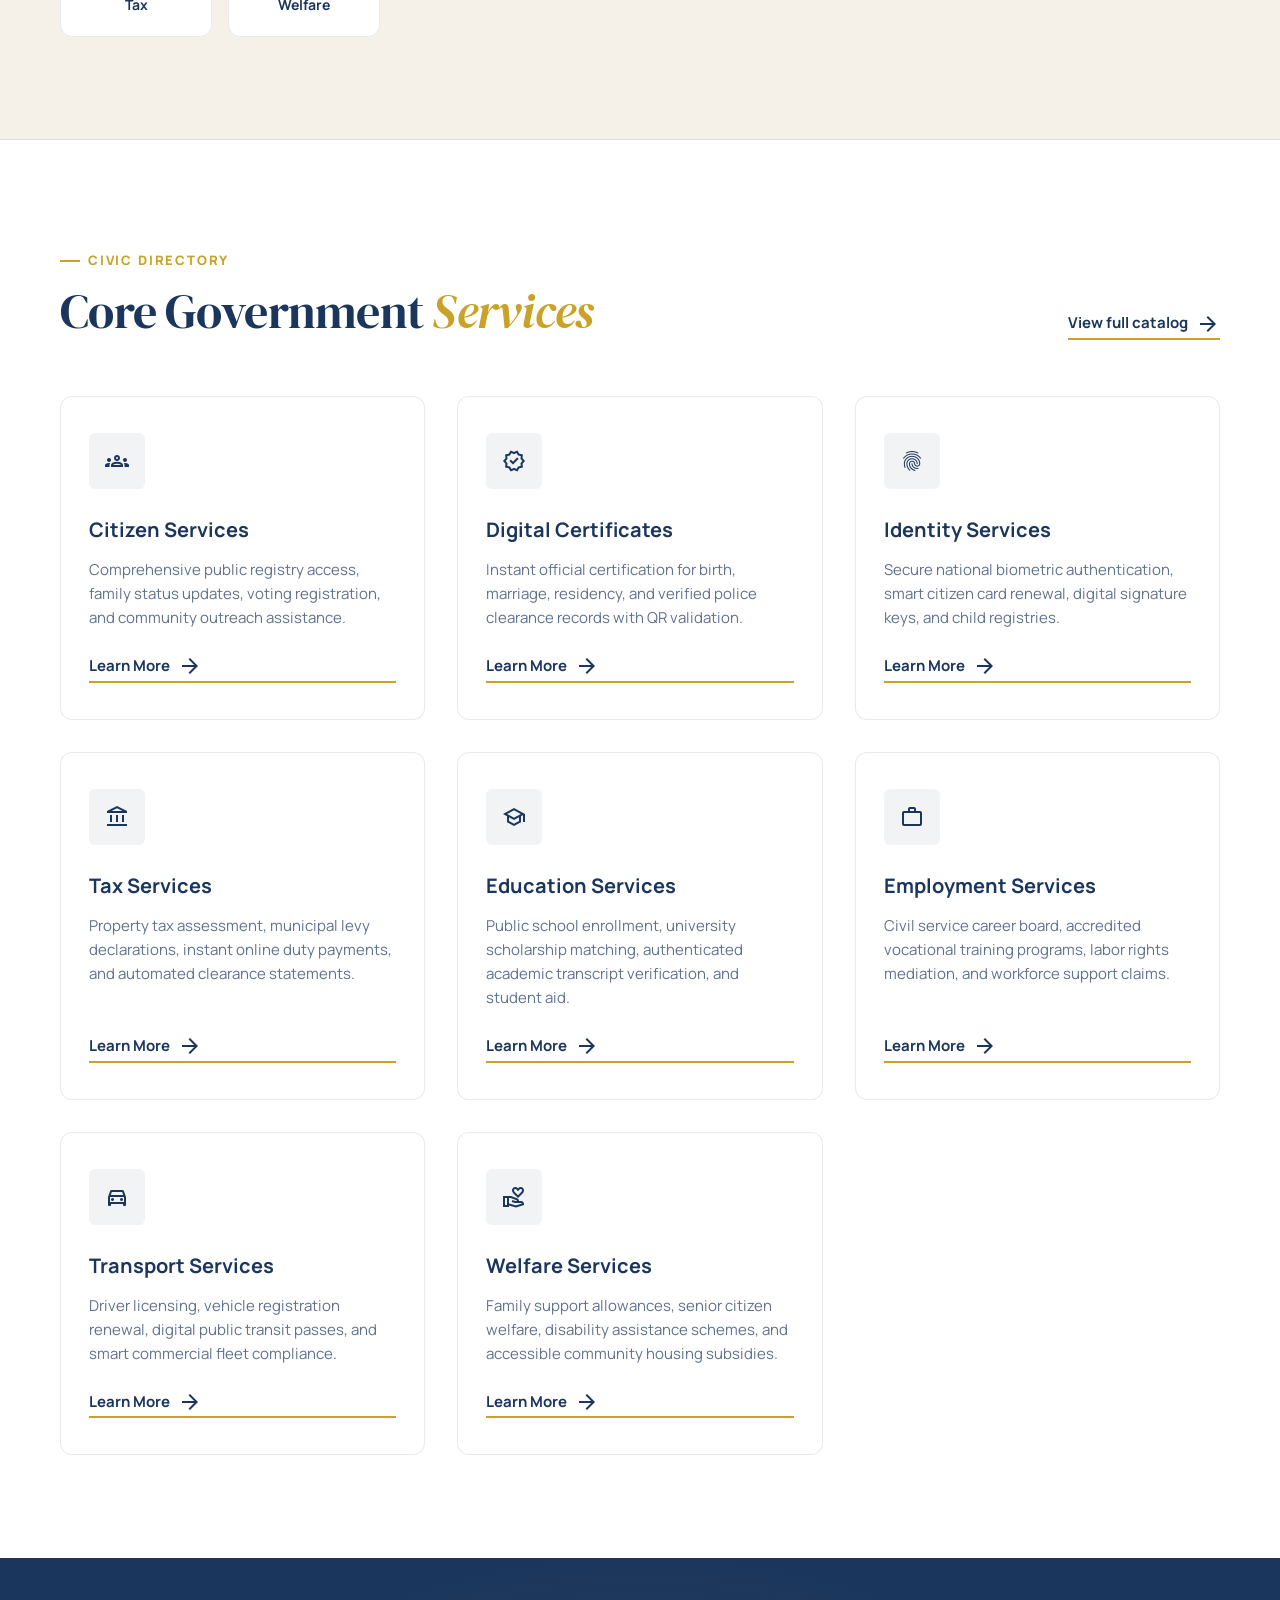
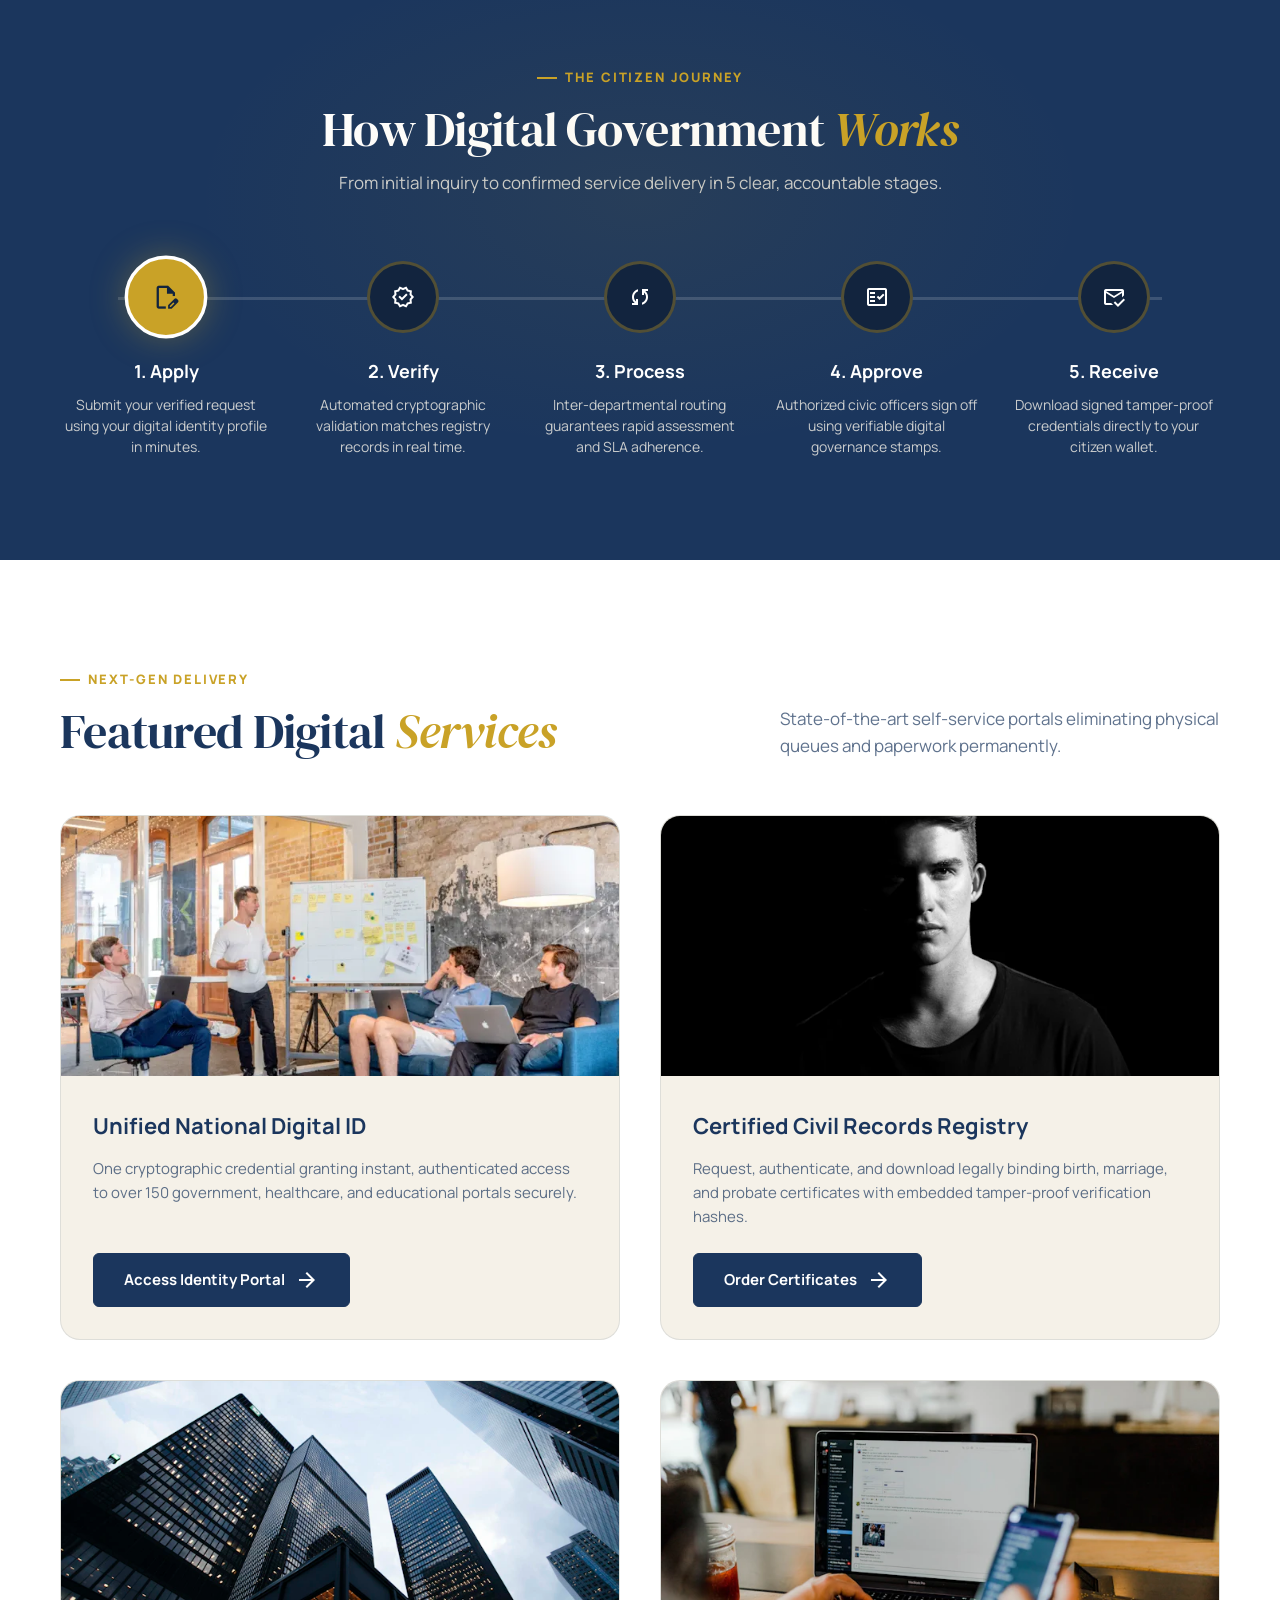
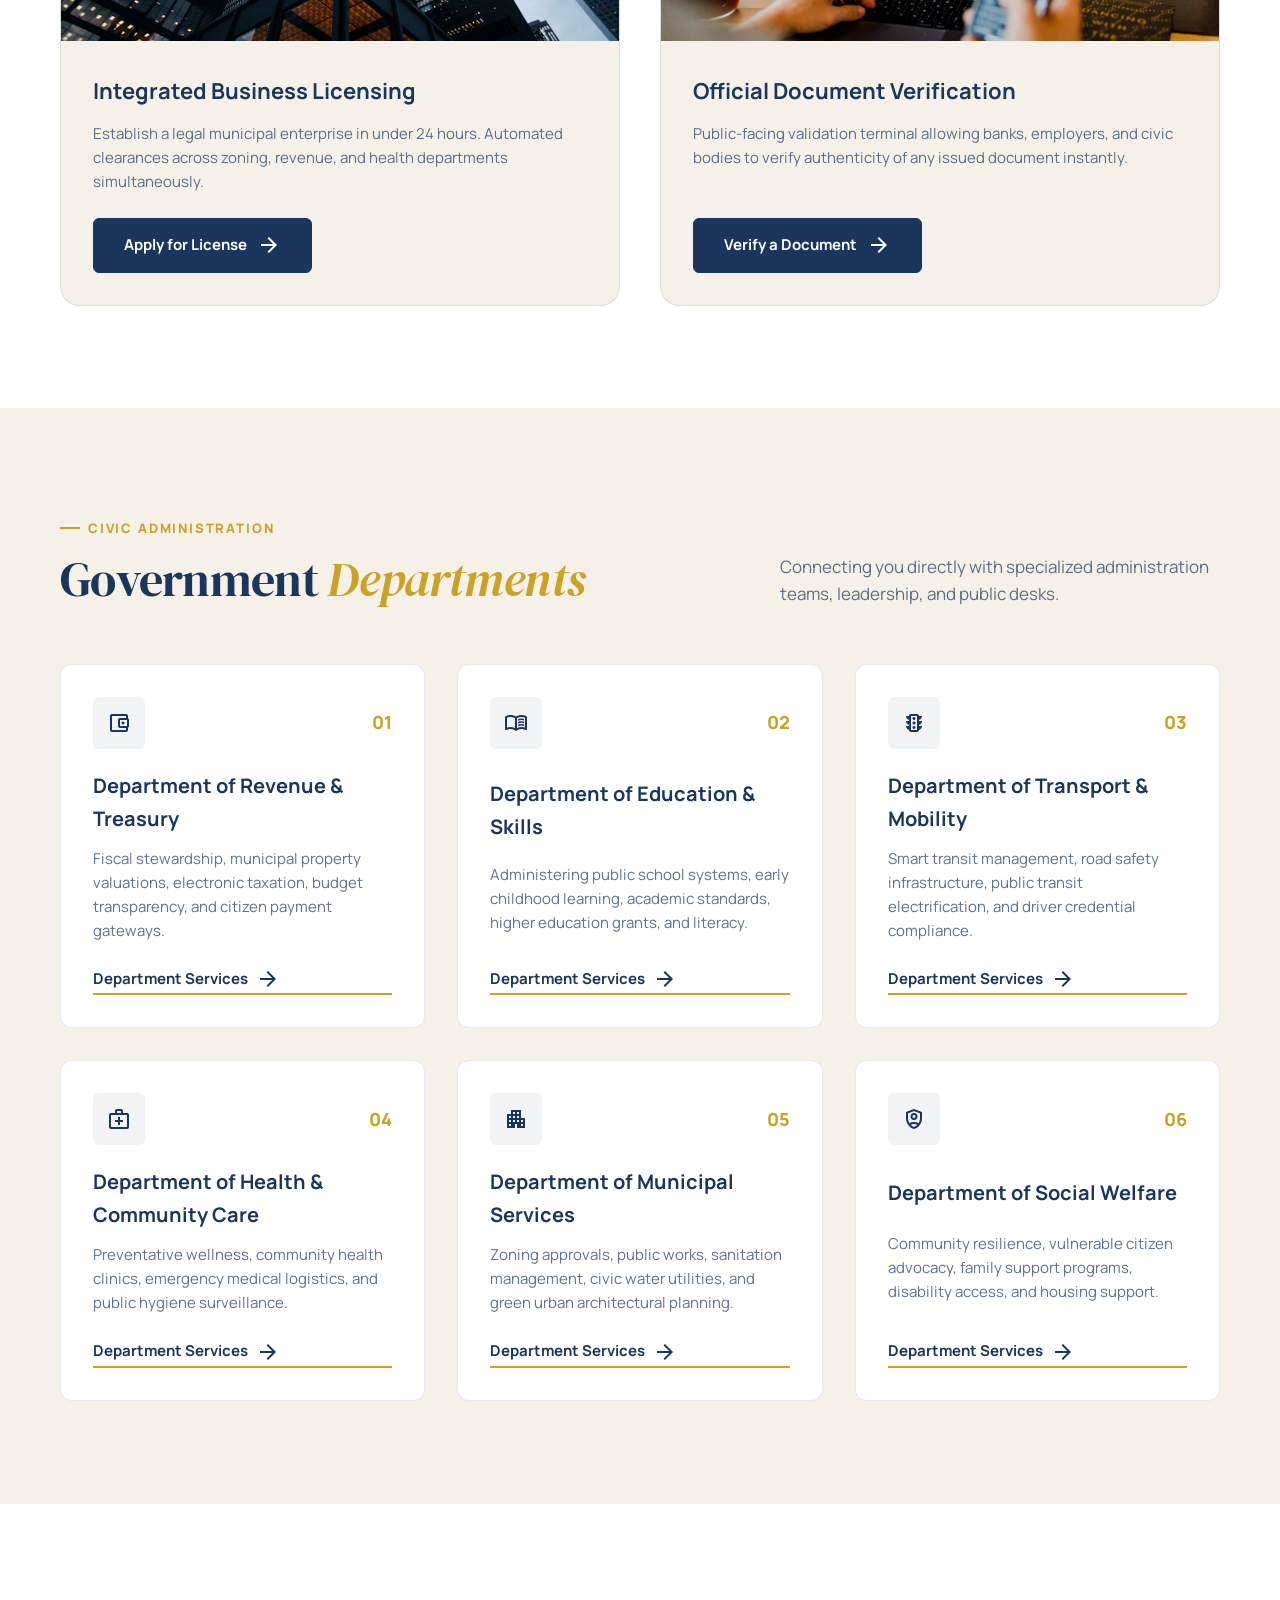
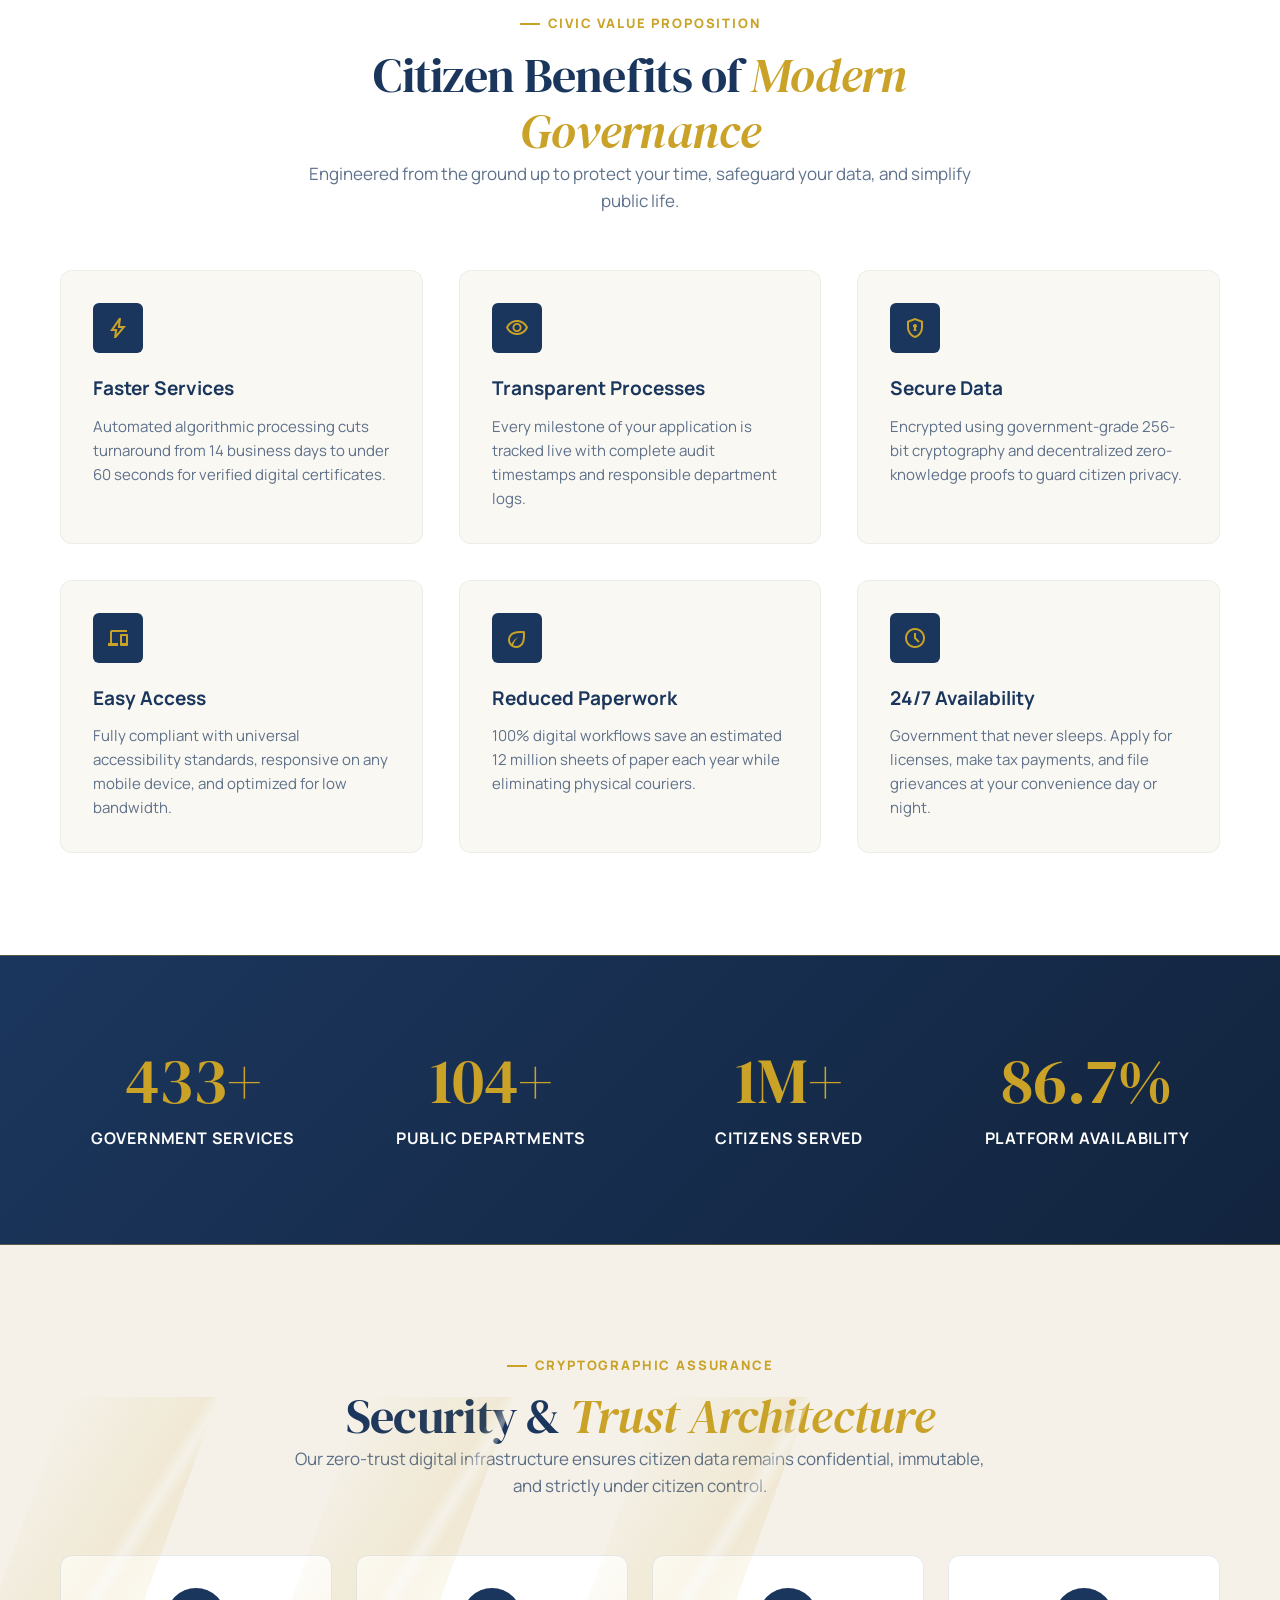
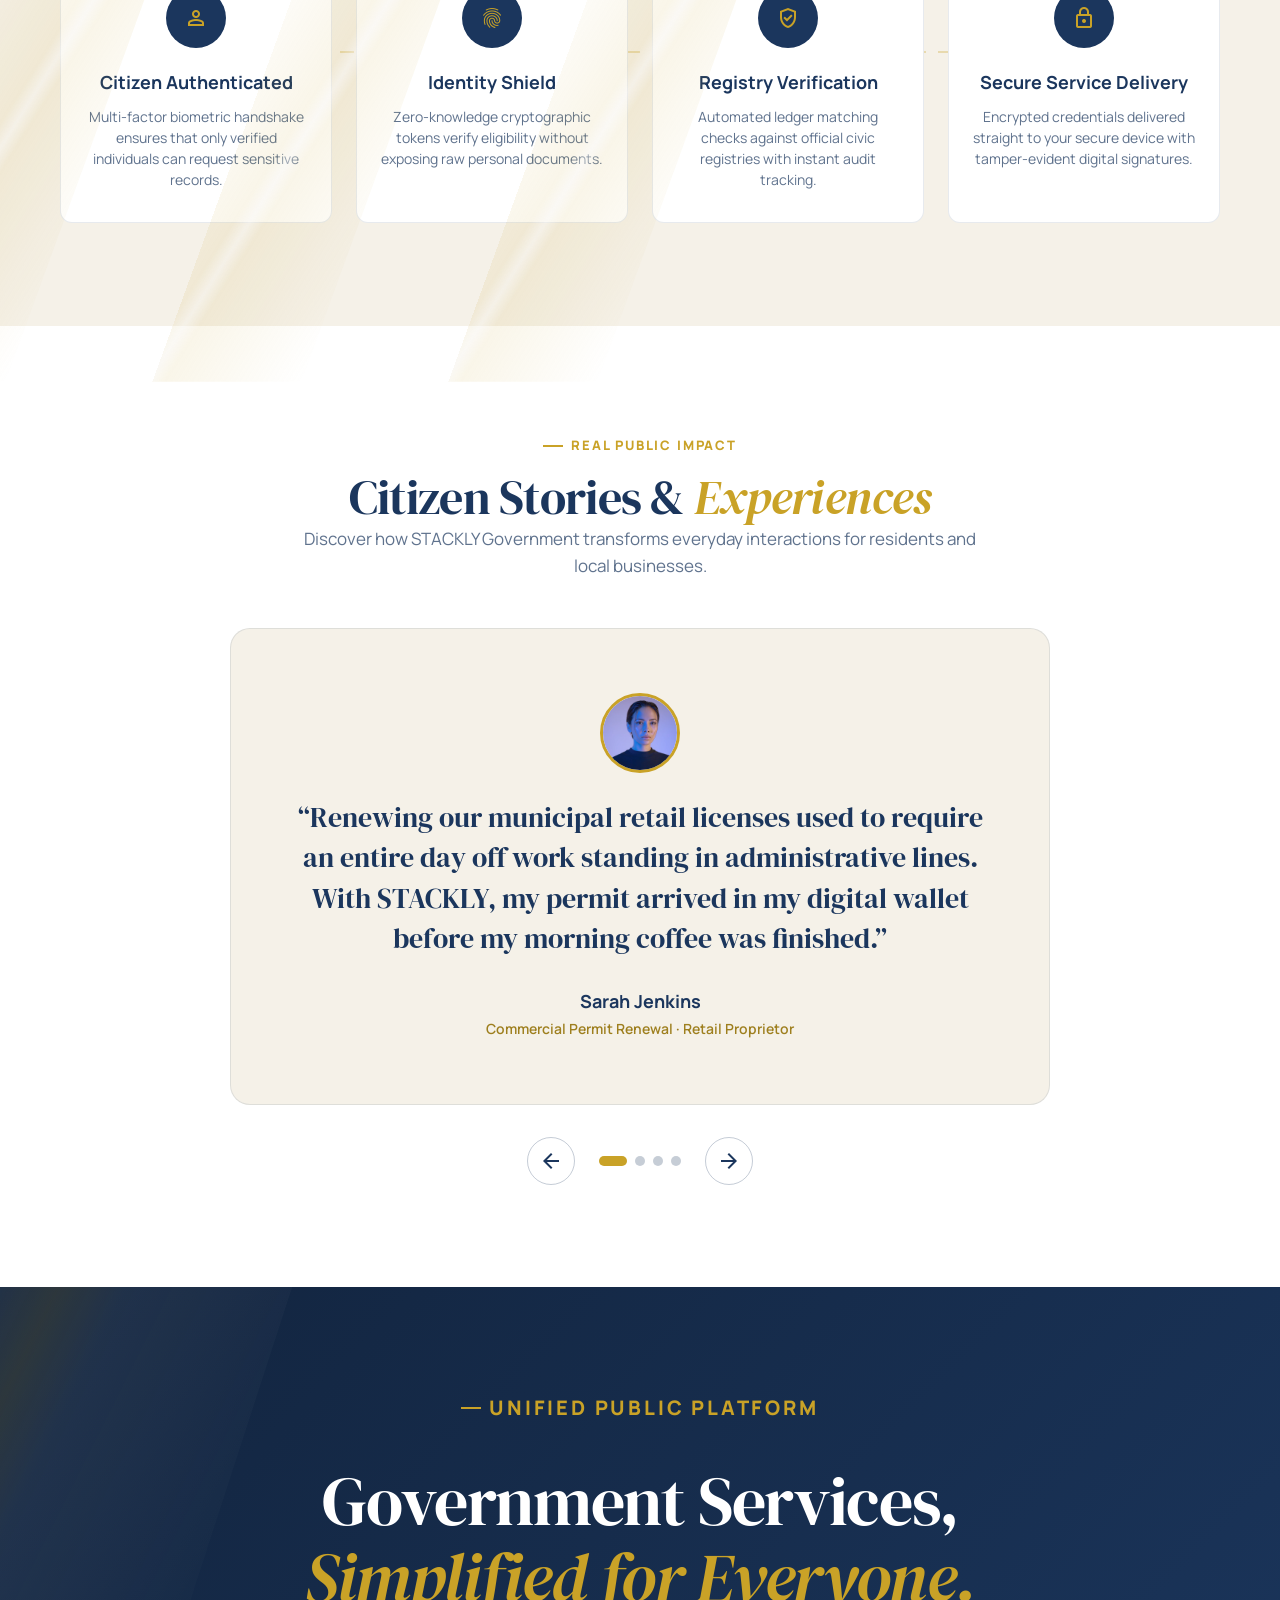
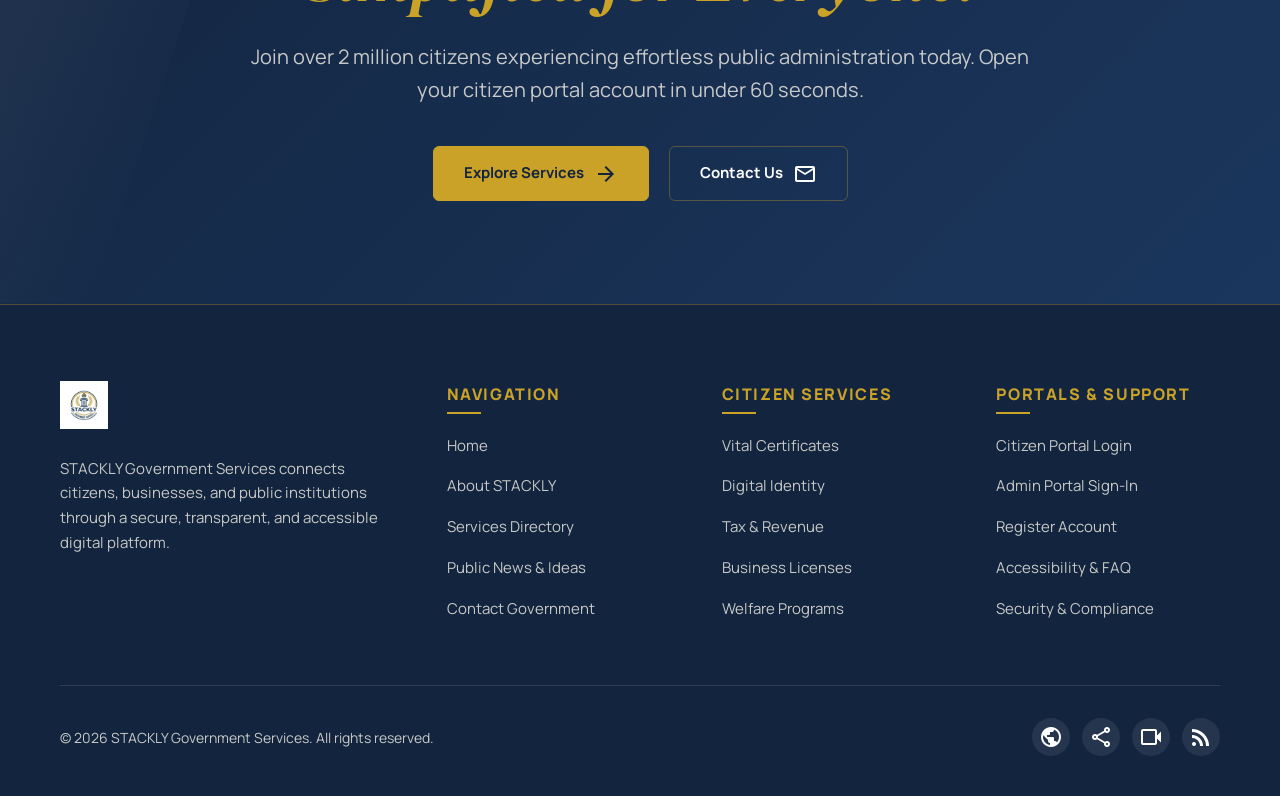
==== commit 861f35fc: "added animations" ====
--- a/index.html
+++ b/index.html
@@ -13,6 +13,8 @@
   
   <!-- Primary Stylesheet -->
   <link rel="stylesheet" href="./css/style.css">
+  <!-- Advanced Section Animations -->
+  <link rel="stylesheet" href="./css/animations.css">
 </head>
 <body class="page-home"> 
 
@@ -895,5 +897,6 @@
 
   <!-- Application Scripts -->
   <script src="./js/main.js" defer></script>
+  <script src="./js/advanced-animations.js" defer></script>
 </body>
 </html>
--- a/css/animations.css
+++ b/css/animations.css
@@ -0,0 +1,790 @@
+/* ==========================================================================
+   STACKLY GOVERNMENT SERVICES — ADVANCED SECTION ANIMATION LAYER
+   Layered ON TOP of style.css. Targets existing section classes/IDs, so no
+   HTML redesign is needed. Strict 3-color identity preserved:
+   #1B365D navy | #C9A227 gold | #F5F1E8 cream
+   ========================================================================== */
+
+/* ------------------------------------------------------------------ */
+/* 00. TOKENS                                                         */
+/* ------------------------------------------------------------------ */
+:root {
+  --aa-ease-out: cubic-bezier(0.16, 1, 0.3, 1);
+  --aa-ease-elastic: cubic-bezier(0.34, 1.56, 0.64, 1);
+  --aa-ease-inout: cubic-bezier(0.65, 0, 0.35, 1);
+  --aa-spring: cubic-bezier(0.22, 1.28, 0.36, 1);
+}
+
+/* ------------------------------------------------------------------ */
+/* 01. ENGINE HELPERS (driven by js/advanced-animations.js)           */
+/* ------------------------------------------------------------------ */
+html.js-anim [data-anim]:not(.is-in),
+html.js-anim [data-anim-clip]:not(.is-in) {
+  opacity: 0;
+}
+
+/* Word-mask wrapper for split titles */
+.wm {
+  display: inline-block;
+  overflow: hidden;
+  vertical-align: top;
+  padding-bottom: 0.14em;
+  margin-bottom: -0.14em;
+}
+
+/* ------------------------------------------------------------------ */
+/* 02. GENERIC ENTRANCE EFFECTS                                       */
+/* ------------------------------------------------------------------ */
+@keyframes aaRise {
+  from { opacity: 0; transform: translateY(34px); }
+  to   { opacity: 1; transform: translateY(0); }
+}
+
+@keyframes aaFade {
+  from { opacity: 0; }
+  to   { opacity: 1; }
+}
+
+@keyframes aaPop {
+  0%   { opacity: 0; transform: scale(0.5) translateY(18px); }
+  60%  { opacity: 1; transform: scale(1.06) translateY(-3px); }
+  100% { opacity: 1; transform: scale(1) translateY(0); }
+}
+
+@keyframes aaSlideLeft {
+  from { opacity: 0; transform: perspective(1200px) translateX(-70px) rotateY(9deg); }
+  to   { opacity: 1; transform: perspective(1200px) translateX(0) rotateY(0deg); }
+}
+
+@keyframes aaSlideRight {
+  from { opacity: 0; transform: perspective(1200px) translateX(70px) rotateY(-9deg); }
+  to   { opacity: 1; transform: perspective(1200px) translateX(0) rotateY(0deg); }
+}
+
+@keyframes aaCardFlip {
+  from {
+    opacity: 0;
+    transform: perspective(1100px)
+      rotateY(calc(var(--aa-side, 1) * 42deg))
+      translateX(calc(var(--aa-side, 1) * 60px))
+      scale(0.9);
+  }
+  to {
+    opacity: 1;
+    transform: perspective(1100px) rotateY(0deg) translateX(0) scale(1);
+  }
+}
+
+@keyframes aaProcessPop {
+  from { opacity: 0; transform: translateY(44px) scale(0.6); }
+  to   { opacity: 1; transform: translateY(0) scale(1); }
+}
+
+@keyframes aaCardWipe {
+  from { clip-path: polygon(0 0, 0 0, 0 100%, 0 100%); opacity: 0; }
+  to   { clip-path: polygon(-60% -60%, 160% -60%, 160% 160%, -60% 160%); opacity: 1; }
+}
+
+@keyframes aaDeptRise {
+  from {
+    opacity: 0;
+    transform: translateY(56px) rotate(calc(var(--aa-side, 1) * 4deg)) scale(0.96);
+  }
+  to {
+    opacity: 1;
+    transform: translateY(0) rotate(0deg) scale(1);
+  }
+}
+
+@keyframes aaBlurIn {
+  from { opacity: 0; filter: blur(14px); transform: translateY(30px) scale(0.9); }
+  to   { opacity: 1; filter: blur(0); transform: translateY(0) scale(1); }
+}
+
+@keyframes aaStatZoom {
+  from { opacity: 0; transform: scale(0.7); }
+  to   { opacity: 1; transform: scale(1); }
+}
+
+@keyframes aaSecurityPop {
+  from { opacity: 0; transform: translateY(34px) scale(0.94); }
+  to   { opacity: 1; transform: translateY(0) scale(1); }
+}
+
+@keyframes aaPillPop {
+  from { opacity: 0; transform: scale(0.5) translateY(26px); }
+  to   { opacity: 1; transform: scale(1) translateY(0); }
+}
+
+@keyframes aaPanelFlip {
+  from { opacity: 0; transform: perspective(1400px) rotateX(-13deg) translateY(54px) scale(0.97); }
+  to   { opacity: 1; transform: perspective(1400px) rotateX(0deg) translateY(0) scale(1); }
+}
+
+@keyframes aaBadgeStamp {
+  from { opacity: 0; transform: scale(0) rotate(-14deg); }
+  to   { opacity: 1; transform: scale(1) rotate(0deg); }
+}
+
+/* Effect bindings */
+html.js-anim [data-anim="rise"].is-in {
+  animation: aaRise 0.8s var(--aa-ease-out) calc(var(--i, 0) * 90ms) backwards;
+}
+
+html.js-anim [data-anim="fade"].is-in {
+  animation: aaFade 0.9s var(--aa-ease-out) calc(var(--i, 0) * 100ms) backwards;
+}
+
+html.js-anim [data-anim="pop"].is-in {
+  animation: aaPop 0.7s var(--aa-spring) calc(var(--i, 0) * 110ms) backwards;
+}
+
+html.js-anim [data-anim="left"].is-in {
+  animation: aaSlideLeft 0.95s var(--aa-ease-out) calc(var(--i, 0) * 100ms) backwards;
+}
+
+html.js-anim [data-anim="right"].is-in {
+  animation: aaSlideRight 0.95s var(--aa-ease-out) calc(var(--i, 0) * 100ms) backwards;
+}
+
+/* Word-by-word masked title cascade */
+html.js-anim [data-anim="words"] .anim-child {
+  display: inline-block;
+  transform: translateY(125%);
+  transition: transform 0.85s var(--aa-ease-out);
+  transition-delay: calc(var(--w, 0) * 60ms);
+  will-change: transform;
+}
+
+html.js-anim [data-anim="words"].is-in .anim-child {
+  transform: translateY(0);
+}
+
+/* Clip-path wipe (hero image + editorial images) */
+html.js-anim [data-anim-clip].is-in {
+  position: relative;
+  animation: aaCardWipe 1.05s var(--aa-ease-inout) 0.2s backwards;
+}
+
+html.js-anim [data-anim-clip]::after {
+  content: '';
+  position: absolute;
+  top: 0;
+  left: 0;
+  width: 60%;
+  height: 100%;
+  background: linear-gradient(105deg, transparent 0%, rgba(245, 241, 232, 0.35) 50%, transparent 100%);
+  transform: translateX(-130%) skewX(-15deg);
+  z-index: 4;
+  pointer-events: none;
+}
+
+html.js-anim [data-anim-clip].is-in::after {
+  animation: aaWipeShine 1.2s var(--aa-ease-inout) 0.9s forwards;
+}
+
+@keyframes aaWipeShine {
+  to { transform: translateX(320%) skewX(-15deg); }
+}
+
+/* ------------------------------------------------------------------ */
+/* 03. HOVER EXTRAS (mouse devices only — touch safe)                 */
+/* ------------------------------------------------------------------ */
+@media (hover: hover) and (pointer: fine) {
+  .department-card,
+  .benefit-card,
+  .category-pill,
+  .feature-service-card,
+  .search-panel-box {
+    position: relative;
+    overflow: hidden;
+  }
+
+  .service-card-3d::after,
+  .department-card::after,
+  .benefit-card::after,
+  .security-step-card::after,
+  .feature-service-card::after,
+  .category-pill::after,
+  .search-panel-box::after {
+    content: '';
+    position: absolute;
+    top: -60%;
+    left: -80%;
+    width: 55%;
+    height: 220%;
+    background: linear-gradient(
+      105deg,
+      rgba(201, 162, 39, 0) 0%,
+      rgba(201, 162, 39, 0.10) 45%,
+      rgba(245, 241, 232, 0.45) 50%,
+      rgba(201, 162, 39, 0.10) 55%,
+      rgba(201, 162, 39, 0) 100%
+    );
+    transform: skewX(-20deg) translateX(-120%);
+    transition: transform 0.9s var(--aa-ease-inout);
+    pointer-events: none;
+    z-index: 3;
+  }
+
+  .service-card-3d:hover::after,
+  .department-card:hover::after,
+  .benefit-card:hover::after,
+  .security-step-card:hover::after,
+  .feature-service-card:hover::after,
+  .category-pill:hover::after,
+  .search-panel-box:hover::after {
+    transform: skewX(-20deg) translateX(420%);
+  }
+
+  .final-cta-actions .btn,
+  .hero-actions .btn {
+    transition: transform 0.25s var(--aa-ease-elastic), box-shadow 0.25s var(--aa-ease-elastic);
+  }
+
+  .final-cta-actions .btn:hover,
+  .hero-actions .btn:hover {
+    transform: translateY(-3px) scale(1.04);
+  }
+}
+
+/* ------------------------------------------------------------------ */
+/* 04. HERO — AURORA FIELD, PARTICLES, LEVITATING CARDS               */
+/* ------------------------------------------------------------------ */
+.hero::before {
+  content: '';
+  position: absolute;
+  inset: -20%;
+  z-index: 0;
+  pointer-events: none;
+  background:
+    radial-gradient(42% 42% at 22% 30%, rgba(201, 162, 39, 0.22) 0%, transparent 62%),
+    radial-gradient(46% 46% at 78% 68%, rgba(122, 158, 209, 0.16) 0%, transparent 65%),
+    radial-gradient(30% 30% at 60% 20%, rgba(245, 241, 232, 0.10) 0%, transparent 60%);
+  filter: blur(10px);
+  animation: aaAuroraDrift 16s var(--aa-ease-inout) infinite alternate;
+}
+
+@keyframes aaAuroraDrift {
+  0%   { transform: translate3d(-4%, -2%, 0) rotate(0deg) scale(1); }
+  50%  { transform: translate3d(3%, 3%, 0) rotate(4deg) scale(1.12); }
+  100% { transform: translate3d(5%, -3%, 0) rotate(-5deg) scale(1); }
+}
+
+.aa-particles {
+  position: absolute;
+  inset: 0;
+  z-index: 1;
+  pointer-events: none;
+  overflow: hidden;
+}
+
+.aa-particle {
+  position: absolute;
+  bottom: -12px;
+  width: 6px;
+  height: 6px;
+  border-radius: 50%;
+  background: rgba(245, 241, 232, 0.55);
+  box-shadow: 0 0 10px 2px rgba(201, 162, 39, 0.45);
+  opacity: 0;
+  animation: aaParticleRise var(--p-dur, 12s) var(--p-delay, 0s) linear infinite;
+}
+
+.aa-particle.aa-gold {
+  background: rgba(201, 162, 39, 0.75);
+}
+
+@keyframes aaParticleRise {
+  0%   { transform: translate3d(0, 0, 0) scale(0.4); opacity: 0; }
+  8%   { opacity: 0.9; }
+  50%  { transform: translate3d(var(--p-sway, 30px), calc(-50vh - 40px), 0) scale(1); }
+  92%  { opacity: 0.75; }
+  100% { transform: translate3d(calc(var(--p-sway, 30px) * -0.6), -110vh, 0) scale(0.5); opacity: 0; }
+}
+
+.hero-float-card {
+  animation: aaLevitate 5.5s ease-in-out infinite;
+}
+
+.hero-float-card-2 {
+  animation-delay: -2.75s;
+}
+
+@keyframes aaLevitate {
+  0%, 100% { translate: 0 0; }
+  50%      { translate: 0 -10px; }
+}
+
+/* ------------------------------------------------------------------ */
+/* 05. CARD GRIDS — STAGGERED ENTRANCES                               */
+/* ------------------------------------------------------------------ */
+html.js-anim .services-grid-8:not(.is-in) > *,
+html.js-anim .process-steps-grid:not(.is-in) > *,
+html.js-anim .featured-grid-4:not(.is-in) > *,
+html.js-anim .departments-grid-6:not(.is-in) > *,
+html.js-anim .benefits-grid-6:not(.is-in) > *,
+html.js-anim .stats-grid-4:not(.is-in) > *,
+html.js-anim .security-flow-wrap:not(.is-in) > *,
+html.js-anim .categories-grid:not(.is-in) > * {
+  opacity: 0;
+}
+
+/* Core services — alternating 3D flips */
+html.js-anim .services-grid-8.is-in > * {
+  animation: aaCardFlip 0.95s var(--aa-ease-out) calc(var(--i, 0) * 90ms) backwards;
+}
+
+/* Process steps — elastic pops */
+html.js-anim .process-steps-grid.is-in > * {
+  animation: aaProcessPop 0.8s var(--aa-spring) calc(var(--i, 0) * 140ms) backwards;
+}
+
+/* Featured services — diagonal clip wipes */
+html.js-anim .featured-grid-4.is-in > * {
+  animation: aaCardWipe 0.95s var(--aa-ease-inout) calc(var(--i, 0) * 130ms) backwards;
+}
+
+html.js-anim .featured-grid-4 .feature-card-badge {
+  opacity: 0;
+}
+
+html.js-anim .featured-grid-4.is-in .feature-card-badge {
+  animation: aaBadgeStamp 0.55s var(--aa-spring) calc(var(--i, 0) * 130ms + 0.55s) backwards;
+}
+
+/* Departments — alternating tilt-rise */
+html.js-anim .departments-grid-6.is-in > * {
+  animation: aaDeptRise 0.85s var(--aa-ease-out) calc(var(--i, 0) * 100ms) backwards;
+}
+
+/* Benefits — blur-scale cascade */
+html.js-anim .benefits-grid-6.is-in > * {
+  animation: aaBlurIn 0.75s var(--aa-ease-out) calc(var(--i, 0) * 110ms) backwards;
+}
+
+/* Category pills — elastic pops */
+html.js-anim .categories-grid.is-in > * {
+  animation: aaPillPop 0.6s var(--aa-spring) calc(var(--i, 0) * 55ms) backwards;
+}
+
+/* Search panel — 3D flip-up */
+html.js-anim .search-panel-box.is-in {
+  animation: aaPanelFlip 1s var(--aa-spring) backwards;
+}
+
+/* Action button rows (hero + final CTA) — container triggers children */
+html.js-anim .hero-actions:not(.is-in) > .btn,
+html.js-anim .final-cta-actions:not(.is-in) > .btn {
+  opacity: 0;
+}
+
+html.js-anim .hero-actions.is-in > .btn,
+html.js-anim .final-cta-actions.is-in > .btn {
+  animation: aaPop 0.65s var(--aa-spring) calc(var(--i, 0) * 120ms + 0.35s) backwards;
+}
+
+/* ------------------------------------------------------------------ */
+/* 06. PROCESS SECTION — LINE DRAW + NODE PULSE                       */
+/* ------------------------------------------------------------------ */
+.process-section::before {
+  content: '';
+  position: absolute;
+  inset: 0;
+  background: radial-gradient(50% 60% at 50% 40%, rgba(201, 162, 39, 0.07) 0%, transparent 70%);
+  pointer-events: none;
+}
+
+html.js-anim .process-line-bg {
+  transform: scaleX(0);
+  transform-origin: left center;
+  transition: transform 1.1s var(--aa-ease-inout) 0.15s;
+}
+
+html.js-anim .process-line-bg.is-in {
+  transform: scaleX(1);
+}
+
+html.js-anim .process-steps-grid.is-in .node-number {
+  animation: aaPulseNode 3.2s var(--aa-ease-inout) calc(var(--i, 0) * 0.28s) infinite;
+}
+
+@keyframes aaPulseNode {
+  0%, 100% { box-shadow: 0 0 0 0 rgba(201, 162, 39, 0.35); }
+  50%      { box-shadow: 0 0 0 14px rgba(201, 162, 39, 0); }
+}
+
+/* ------------------------------------------------------------------ */
+/* 07. STATS — SHOCKWAVE RINGS BEHIND COUNTERS                        */
+/* ------------------------------------------------------------------ */
+.stat-box {
+  position: relative;
+}
+
+html.js-anim .stats-grid-4.is-in > * {
+  animation: aaStatZoom 0.75s var(--aa-spring) calc(var(--i, 0) * 130ms) backwards;
+}
+
+html.js-anim .stats-grid-4.is-in .stat-box::before,
+html.js-anim .stats-grid-4.is-in .stat-box::after {
+  content: '';
+  position: absolute;
+  top: 50%;
+  left: 50%;
+  width: 10px;
+  height: 10px;
+  border-radius: 50%;
+  transform: translate(-50%, -50%);
+  pointer-events: none;
+}
+
+html.js-anim .stats-grid-4.is-in .stat-box::before {
+  border: 2px solid rgba(201, 162, 39, 0.55);
+  animation: aaShockwave 1.3s var(--aa-ease-out) calc(var(--i, 0) * 0.15s) forwards;
+}
+
+html.js-anim .stats-grid-4.is-in .stat-box::after {
+  border: 1px solid rgba(245, 241, 232, 0.5);
+  animation: aaShockwave 1.3s var(--aa-ease-out) calc(var(--i, 0) * 0.15s + 0.25s) forwards;
+}
+
+@keyframes aaShockwave {
+  from { width: 10px; height: 10px; opacity: 0.9; }
+  to   { width: 260px; height: 260px; opacity: 0; }
+}
+
+/* ------------------------------------------------------------------ */
+/* 08. SECURITY — ENTRANCE + BORDER GLOW + FLOWING CONNECTOR          */
+/* ------------------------------------------------------------------ */
+html.js-anim .security-flow-wrap.is-in > * {
+  animation: aaSecurityPop 0.75s var(--aa-spring) calc(var(--i, 0) * 150ms) backwards;
+}
+
+.security-step-card {
+  position: relative;
+  z-index: 1;
+}
+
+html.js-anim .security-flow-wrap.is-in .security-step-card::before {
+  content: '';
+  position: absolute;
+  inset: -1.5px;
+  border-radius: var(--radius-md);
+  background: linear-gradient(135deg, rgba(201, 162, 39, 0) 0%, rgba(201, 162, 39, 0.55) 50%, rgba(201, 162, 39, 0) 100%);
+  opacity: 0;
+  animation: aaBorderGlow 1.4s var(--aa-ease-out) calc(var(--i, 0) * 150ms) forwards;
+  pointer-events: none;
+  z-index: -1;
+}
+
+@keyframes aaBorderGlow {
+  0%   { opacity: 0; transform: scale(0.94); }
+  40%  { opacity: 1; }
+  100% { opacity: 0; transform: scale(1); }
+}
+
+@media (min-width: 1025px) {
+  .security-flow-wrap[data-connector-ready]::after {
+    content: '';
+    position: absolute;
+    top: 96px;
+    left: 4%;
+    width: 92%;
+    height: 2px;
+    background: repeating-linear-gradient(
+      90deg,
+      rgba(201, 162, 39, 0.5) 0 14px,
+      transparent 14px 26px
+    );
+    background-size: 52px 2px;
+    animation: aaDashFlow 1.2s linear infinite;
+    z-index: 0;
+    pointer-events: none;
+    opacity: 0.6;
+  }
+}
+
+@keyframes aaDashFlow {
+  to { background-position: 52px 0; }
+}
+
+/* ------------------------------------------------------------------ */
+/* 09. TESTIMONIALS — SLIDE-CHANGE CHOREOGRAPHY                       */
+/* ------------------------------------------------------------------ */
+html.js-anim .testimonial-slide.is-active .testimonial-quote {
+  animation: aaQuoteRise 0.7s var(--aa-ease-out) both;
+}
+
+html.js-anim .testimonial-slide.is-active .citizen-avatar {
+  animation: aaAvatarIn 0.65s var(--aa-spring) both;
+}
+
+html.js-anim .testimonial-slide.is-active .citizen-meta {
+  animation: aaQuoteRise 0.7s var(--aa-ease-out) 0.15s both;
+}
+
+@keyframes aaQuoteRise {
+  from { opacity: 0; transform: translateY(22px); }
+  to   { opacity: 1; transform: translateY(0); }
+}
+
+@keyframes aaAvatarIn {
+  from { opacity: 0; transform: scale(0.4) rotate(-12deg); }
+  to   { opacity: 1; transform: scale(1) rotate(0deg); }
+}
+
+/* ------------------------------------------------------------------ */
+/* 10. FINAL CTA — LIGHT BEAM SWEEP                                   */
+/* ------------------------------------------------------------------ */
+.final-cta-section::before {
+  content: '';
+  position: absolute;
+  top: 0;
+  left: -30%;
+  width: 45%;
+  height: 100%;
+  background: linear-gradient(
+    100deg,
+    transparent 0%,
+    rgba(245, 241, 232, 0.06) 40%,
+    rgba(201, 162, 39, 0.14) 50%,
+    rgba(245, 241, 232, 0.06) 60%,
+    transparent 100%
+  );
+  transform: skewX(-18deg);
+  animation: aaBeamSweep 7s var(--aa-ease-inout) infinite;
+  pointer-events: none;
+  z-index: 1;
+}
+
+@keyframes aaBeamSweep {
+  0%   { left: -35%; opacity: 0; }
+  12%  { opacity: 1; }
+  45%  { left: 115%; opacity: 1; }
+  46%  { opacity: 0; }
+  100% { left: 115%; opacity: 0; }
+}
+
+/* ------------------------------------------------------------------ */
+/* 11. FOOTER — STAGGERED COLUMNS + GOLD DUST + UNDERLINE DRAW        */
+/* ------------------------------------------------------------------ */
+.site-footer {
+  position: relative;
+  overflow: hidden;
+}
+
+.site-footer .aa-particles {
+  z-index: 0;
+}
+
+.site-footer .aa-particle {
+  width: 5px;
+  height: 5px;
+  background: rgba(201, 162, 39, 0.55);
+  box-shadow: 0 0 8px 1px rgba(201, 162, 39, 0.35);
+}
+
+.site-footer .container {
+  position: relative;
+  z-index: 1;
+}
+
+html.js-anim .footer-grid > *:not(.is-in) {
+  opacity: 0;
+}
+
+html.js-anim .footer-grid > *.is-in {
+  animation: aaRise 0.75s var(--aa-ease-out) calc(var(--i, 0) * 110ms) backwards;
+}
+
+.footer-col h4 {
+  position: relative;
+}
+
+.footer-col h4::after {
+  content: '';
+  position: absolute;
+  left: 0;
+  bottom: -6px;
+  width: 0;
+  height: 2px;
+  background: var(--secondary);
+  transition: width 0.9s var(--aa-ease-inout) 0.35s;
+}
+
+.footer-col.is-in h4::after {
+  width: 34px;
+}
+
+.footer-bottom {
+  opacity: 0;
+  transform: translateY(16px);
+  transition: opacity 0.8s var(--aa-ease-out), transform 0.8s var(--aa-ease-out) 0.2s;
+}
+
+.footer-bottom.is-in {
+  opacity: 1;
+  transform: none;
+}
+
+html:not(.js-anim) .footer-bottom {
+  opacity: 1;
+  transform: none;
+}
+
+/* ------------------------------------------------------------------ */
+/* 12. PAGE HERO (ABOUT) — ANIMATED GOLD TICKER RULE                  */
+/* ------------------------------------------------------------------ */
+.page-hero-dark {
+  position: relative;
+  overflow: hidden;
+}
+
+.page-hero-dark::after {
+  content: '';
+  position: absolute;
+  bottom: 0;
+  left: 0;
+  height: 3px;
+  width: 100%;
+  background: linear-gradient(90deg, var(--secondary) 0%, rgba(201, 162, 39, 0.15) 50%, var(--secondary) 100%);
+  background-size: 220% 100%;
+  animation: aaTickerRule 6s linear infinite;
+}
+
+@keyframes aaTickerRule {
+  0%   { background-position: 0% 0; }
+  100% { background-position: 220% 0; }
+}
+
+/* ------------------------------------------------------------------ */
+/* 13. LEGACY REVEAL COMPATIBILITY                                    */
+/*     Elements carrying both legacy .reveal and data-anim are fully  */
+/*     owned by this engine; the rest keep the old system.            */
+/* ------------------------------------------------------------------ */
+html.js-anim [data-anim].reveal,
+html.js-anim [data-anim].reveal-left,
+html.js-anim [data-anim].reveal-right,
+html.js-anim [data-anim].reveal-scale,
+html.js-anim [data-anim].reveal-clip {
+  transform: none;
+  transition: none;
+}
+
+html.js-anim .reveal:not([data-anim]).is-revealed,
+html.js-anim .reveal-left:not([data-anim]).is-revealed,
+html.js-anim .reveal-right:not([data-anim]).is-revealed,
+html.js-anim .reveal-scale:not([data-anim]).is-revealed,
+html.js-anim .reveal-clip:not([data-anim]).is-revealed {
+  opacity: 1 !important;
+  transform: none !important;
+}
+
+/* ------------------------------------------------------------------ */
+/* 14. SCROLL PROGRESS BAR                                            */
+/* ------------------------------------------------------------------ */
+.aa-scroll-progress {
+  position: fixed;
+  top: 0;
+  left: 0;
+  width: 100%;
+  height: 3px;
+  background: linear-gradient(90deg, var(--secondary) 0%, var(--secondary-light) 100%);
+  transform: scaleX(0);
+  transform-origin: left center;
+  z-index: 2000;
+  pointer-events: none;
+}
+
+/* ------------------------------------------------------------------ */
+/* 15. MOBILE TUNING (≤768px)                                         */
+/* ------------------------------------------------------------------ */
+@media (max-width: 768px) {
+  .hero-float-card {
+    animation: none;
+  }
+
+  html.js-anim .services-grid-8.is-in > * {
+    animation-name: aaRise;
+    animation-duration: 0.7s;
+  }
+
+  html.js-anim .search-panel-box.is-in {
+    animation-name: aaRise;
+    animation-duration: 0.8s;
+  }
+
+  html.js-anim [data-anim="words"] .anim-child {
+    transition-delay: calc(var(--w, 0) * 45ms);
+  }
+
+  .aa-particle {
+    width: 5px !important;
+    height: 5px !important;
+  }
+
+  html.js-anim .stats-grid-4.is-in .stat-box::before,
+  html.js-anim .stats-grid-4.is-in .stat-box::after {
+    animation-name: aaShockwaveMobile;
+  }
+}
+
+@keyframes aaShockwaveMobile {
+  from { width: 10px; height: 10px; opacity: 0.9; }
+  to   { width: 170px; height: 170px; opacity: 0; }
+}
+
+/* ------------------------------------------------------------------ */
+/* 16. REDUCED MOTION — ALL EFFECTS OFF, CONTENT VISIBLE              */
+/* ------------------------------------------------------------------ */
+@media (prefers-reduced-motion: reduce) {
+  html.js-anim [data-anim]:not(.is-in),
+  html.js-anim [data-anim-clip]:not(.is-in),
+  html.js-anim .services-grid-8:not(.is-in) > *,
+  html.js-anim .process-steps-grid:not(.is-in) > *,
+  html.js-anim .featured-grid-4:not(.is-in) > *,
+  html.js-anim .departments-grid-6:not(.is-in) > *,
+  html.js-anim .benefits-grid-6:not(.is-in) > *,
+  html.js-anim .stats-grid-4:not(.is-in) > *,
+  html.js-anim .security-flow-wrap:not(.is-in) > *,
+  html.js-anim .categories-grid:not(.is-in) > *,
+  html.js-anim .footer-grid > *:not(.is-in),
+  html.js-anim .hero-actions:not(.is-in) > .btn,
+  html.js-anim .final-cta-actions:not(.is-in) > .btn {
+    opacity: 1 !important;
+  }
+
+  .hero::before,
+  .aa-particles,
+  .aa-particle,
+  .final-cta-section::before,
+  .page-hero-dark::after,
+  .hero-float-card,
+  .security-flow-wrap[data-connector-ready]::after,
+  html.js-anim [data-anim].is-in,
+  html.js-anim [data-anim-clip].is-in,
+  html.js-anim [data-anim="words"] .anim-child,
+  html.js-anim .featured-grid-4.is-in .feature-card-badge,
+  html.js-anim .process-steps-grid.is-in .node-number,
+  html.js-anim .stats-grid-4.is-in .stat-box::before,
+  html.js-anim .stats-grid-4.is-in .stat-box::after,
+  html.js-anim .security-flow-wrap.is-in .security-step-card::before,
+  html.js-anim .testimonial-slide.is-active .testimonial-quote,
+  html.js-anim .testimonial-slide.is-active .citizen-avatar,
+  html.js-anim .testimonial-slide.is-active .citizen-meta {
+    animation: none !important;
+    transition: none !important;
+  }
+
+  html.js-anim [data-anim="words"] .anim-child {
+    transform: none !important;
+  }
+
+  html.js-anim [data-anim-clip]::after {
+    display: none;
+  }
+
+  .aa-scroll-progress {
+    display: none;
+  }
+}
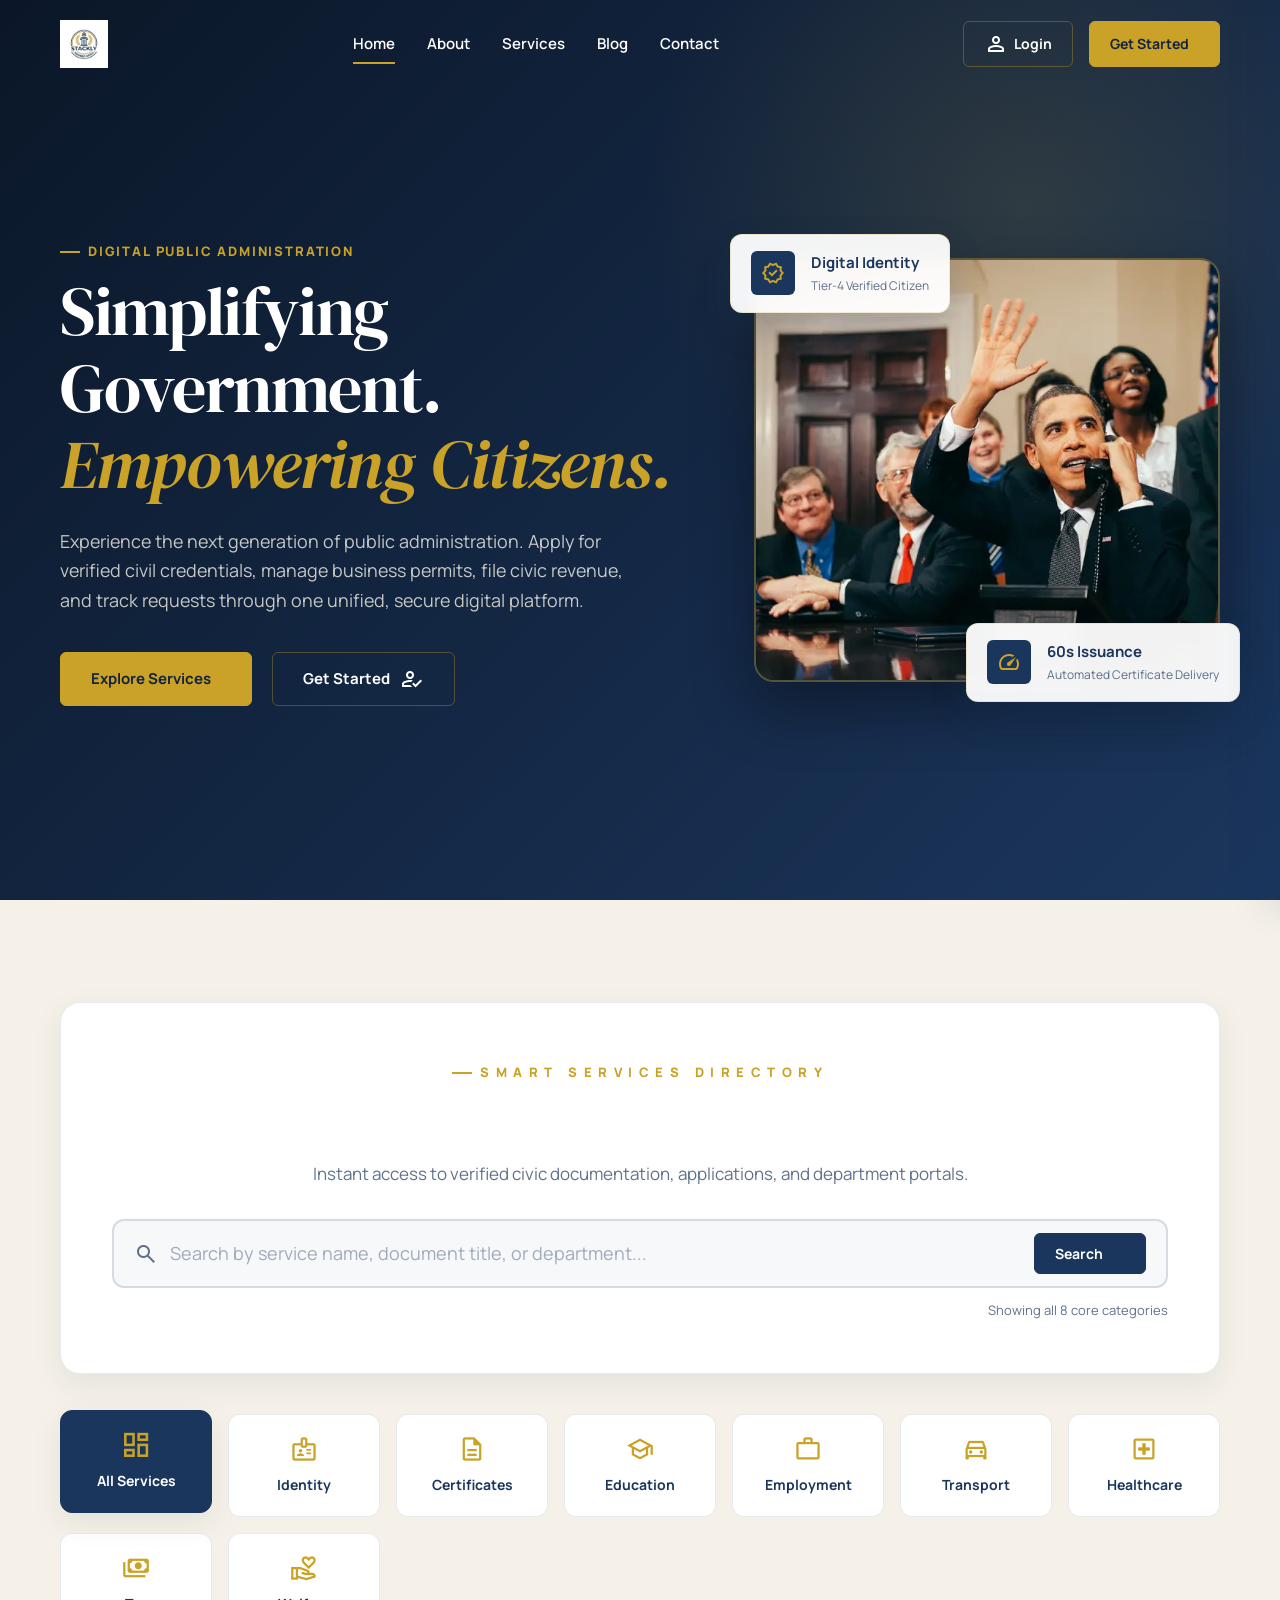
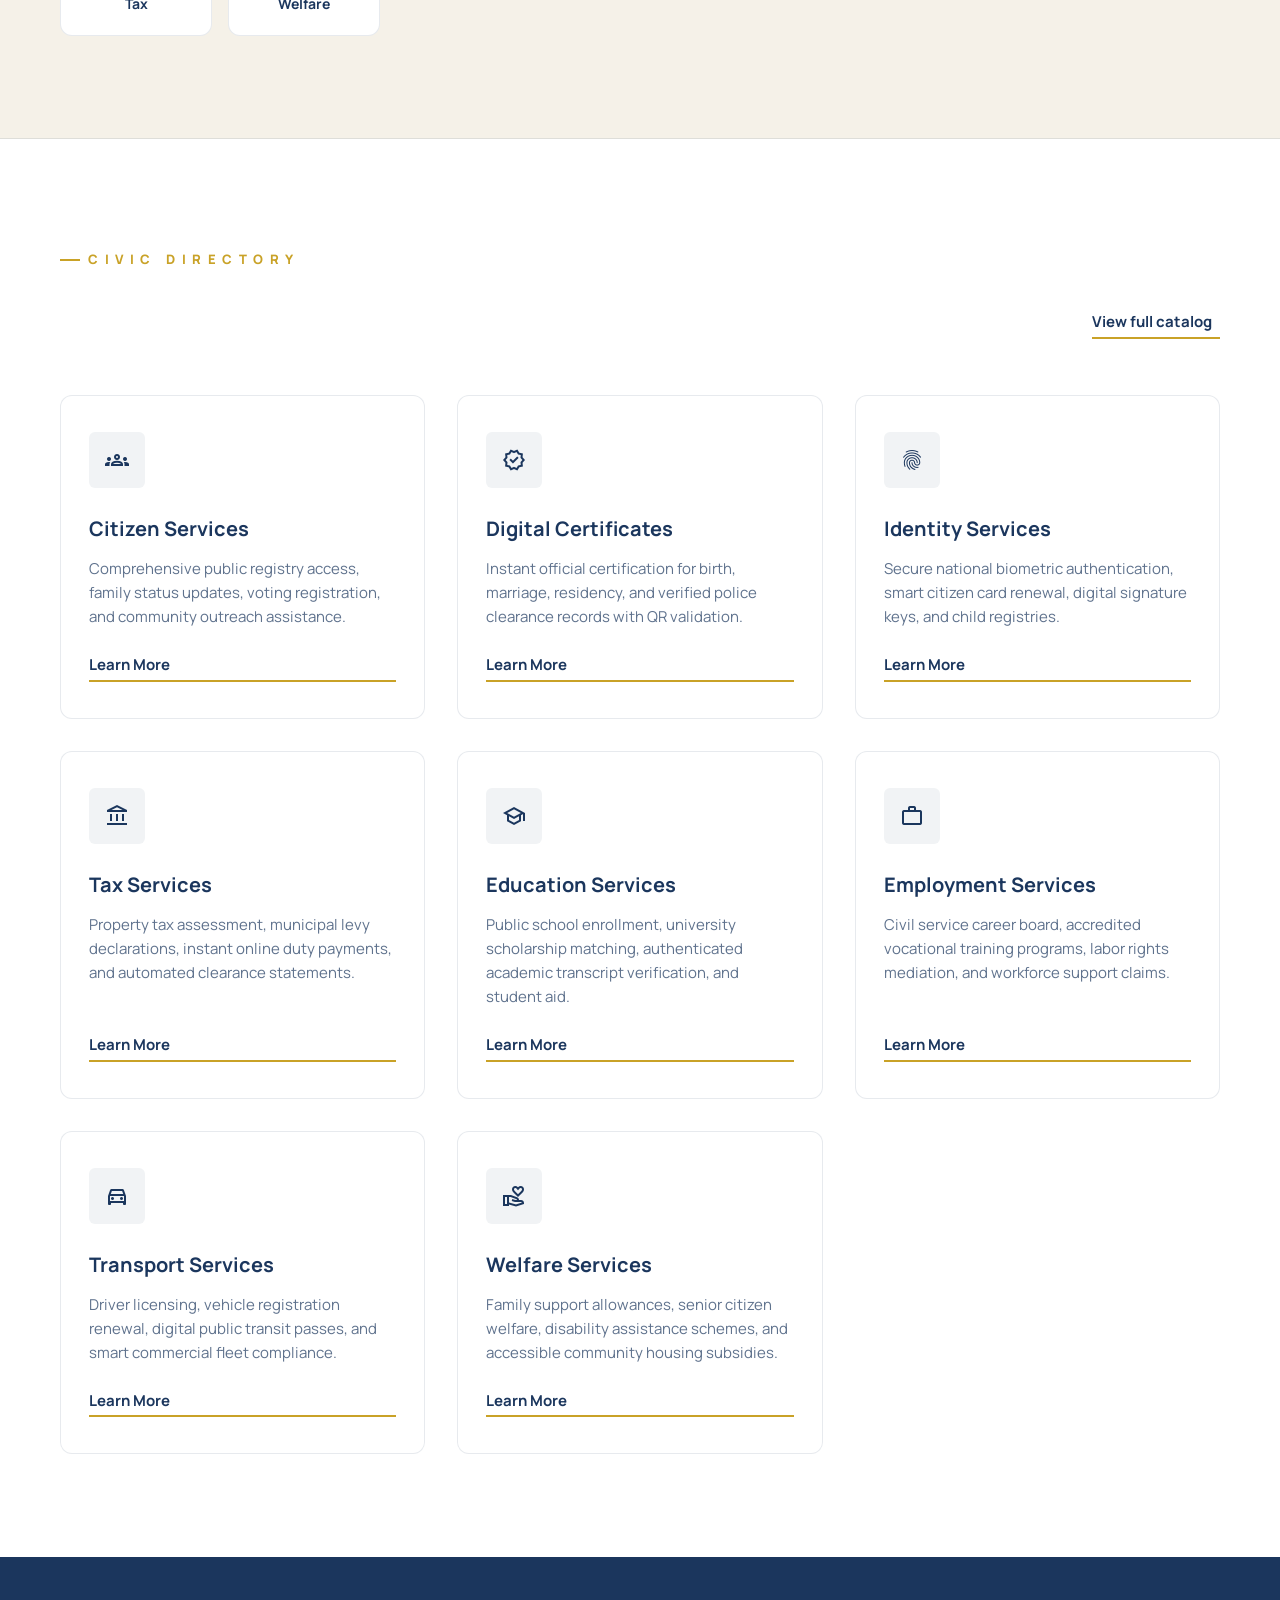
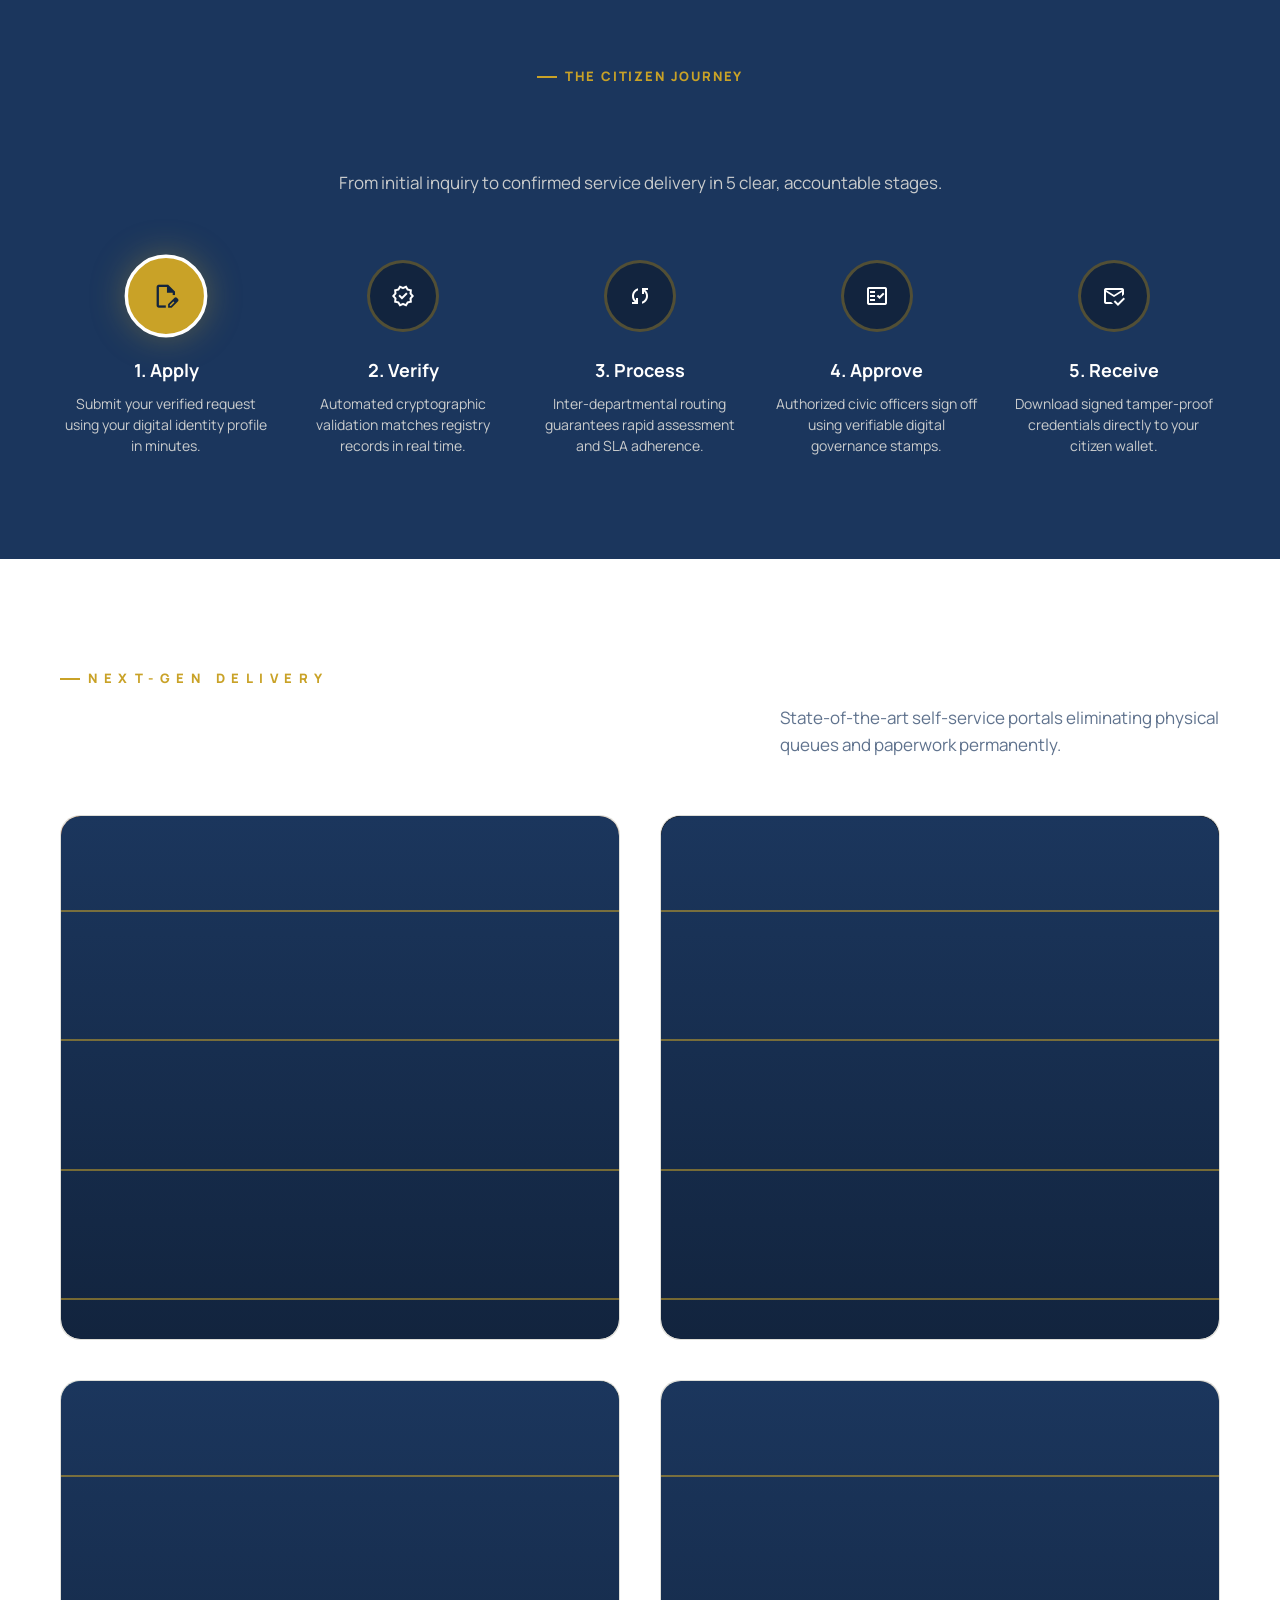
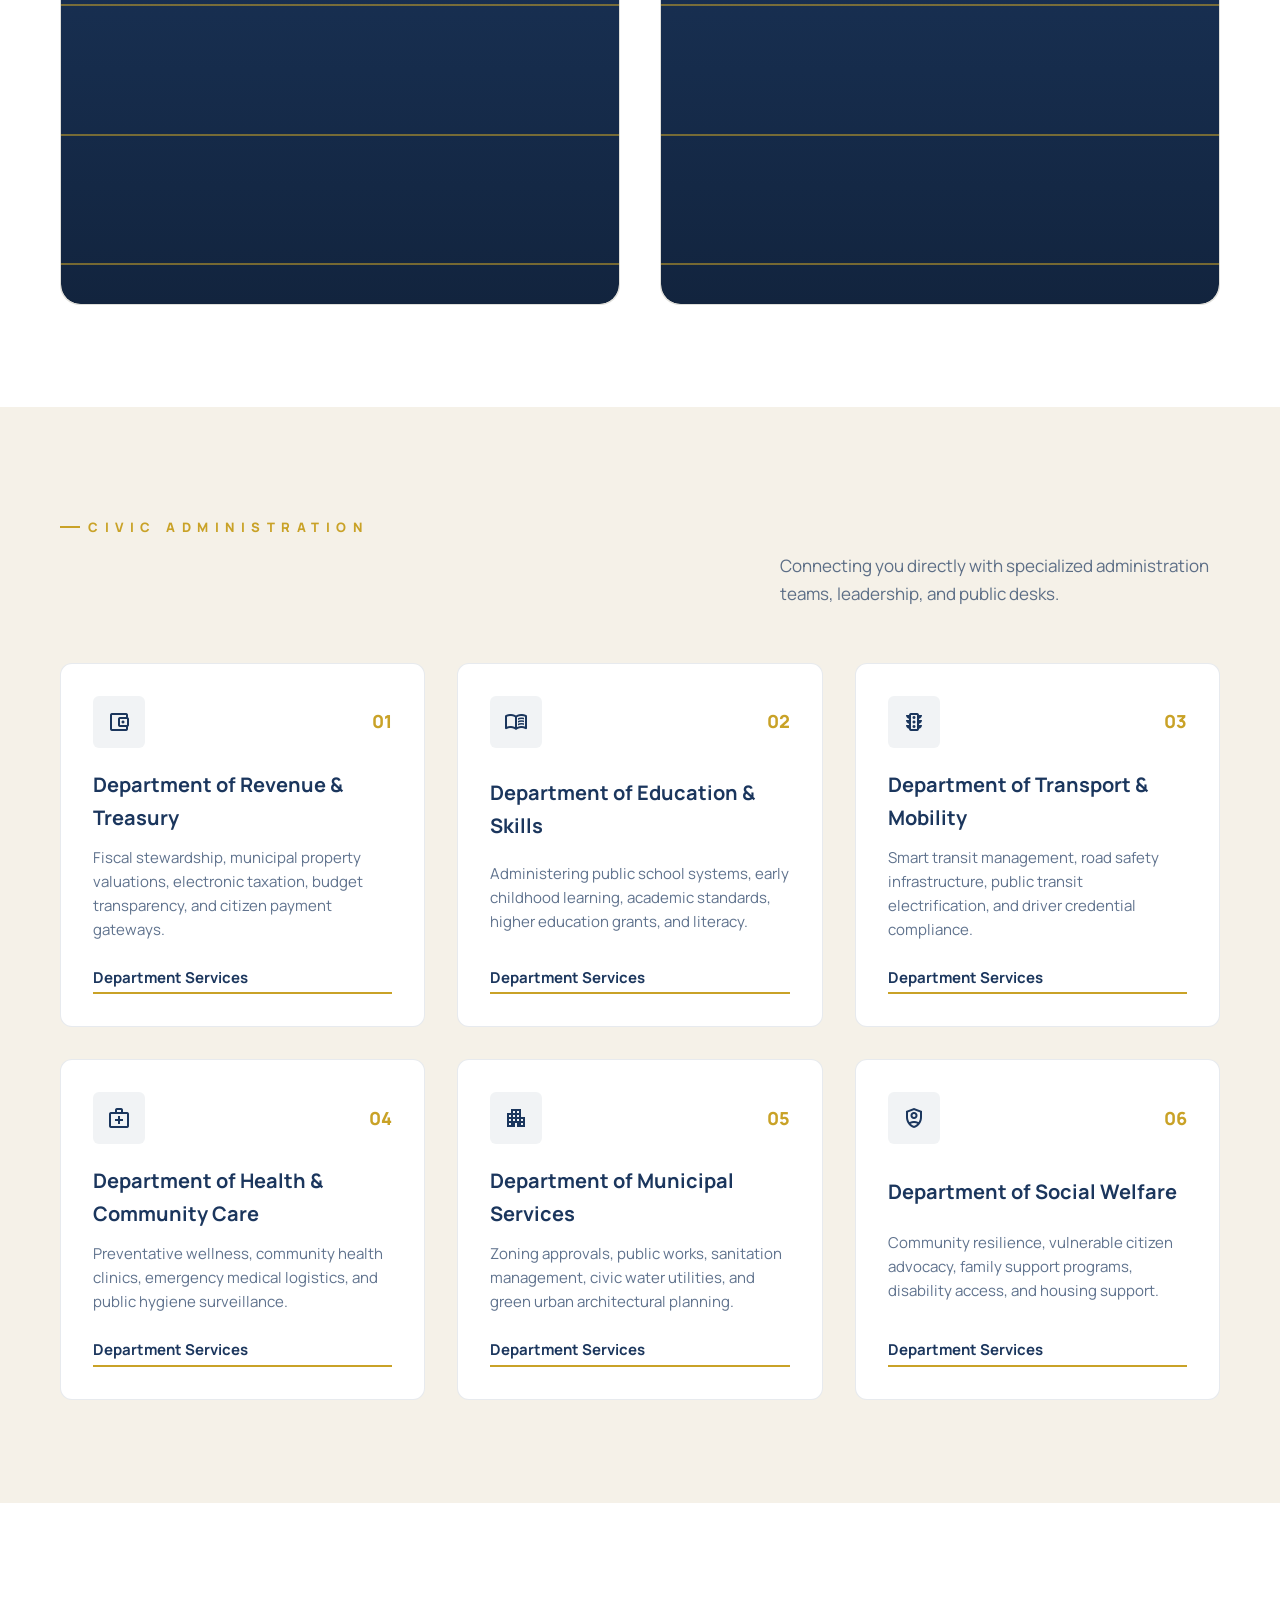
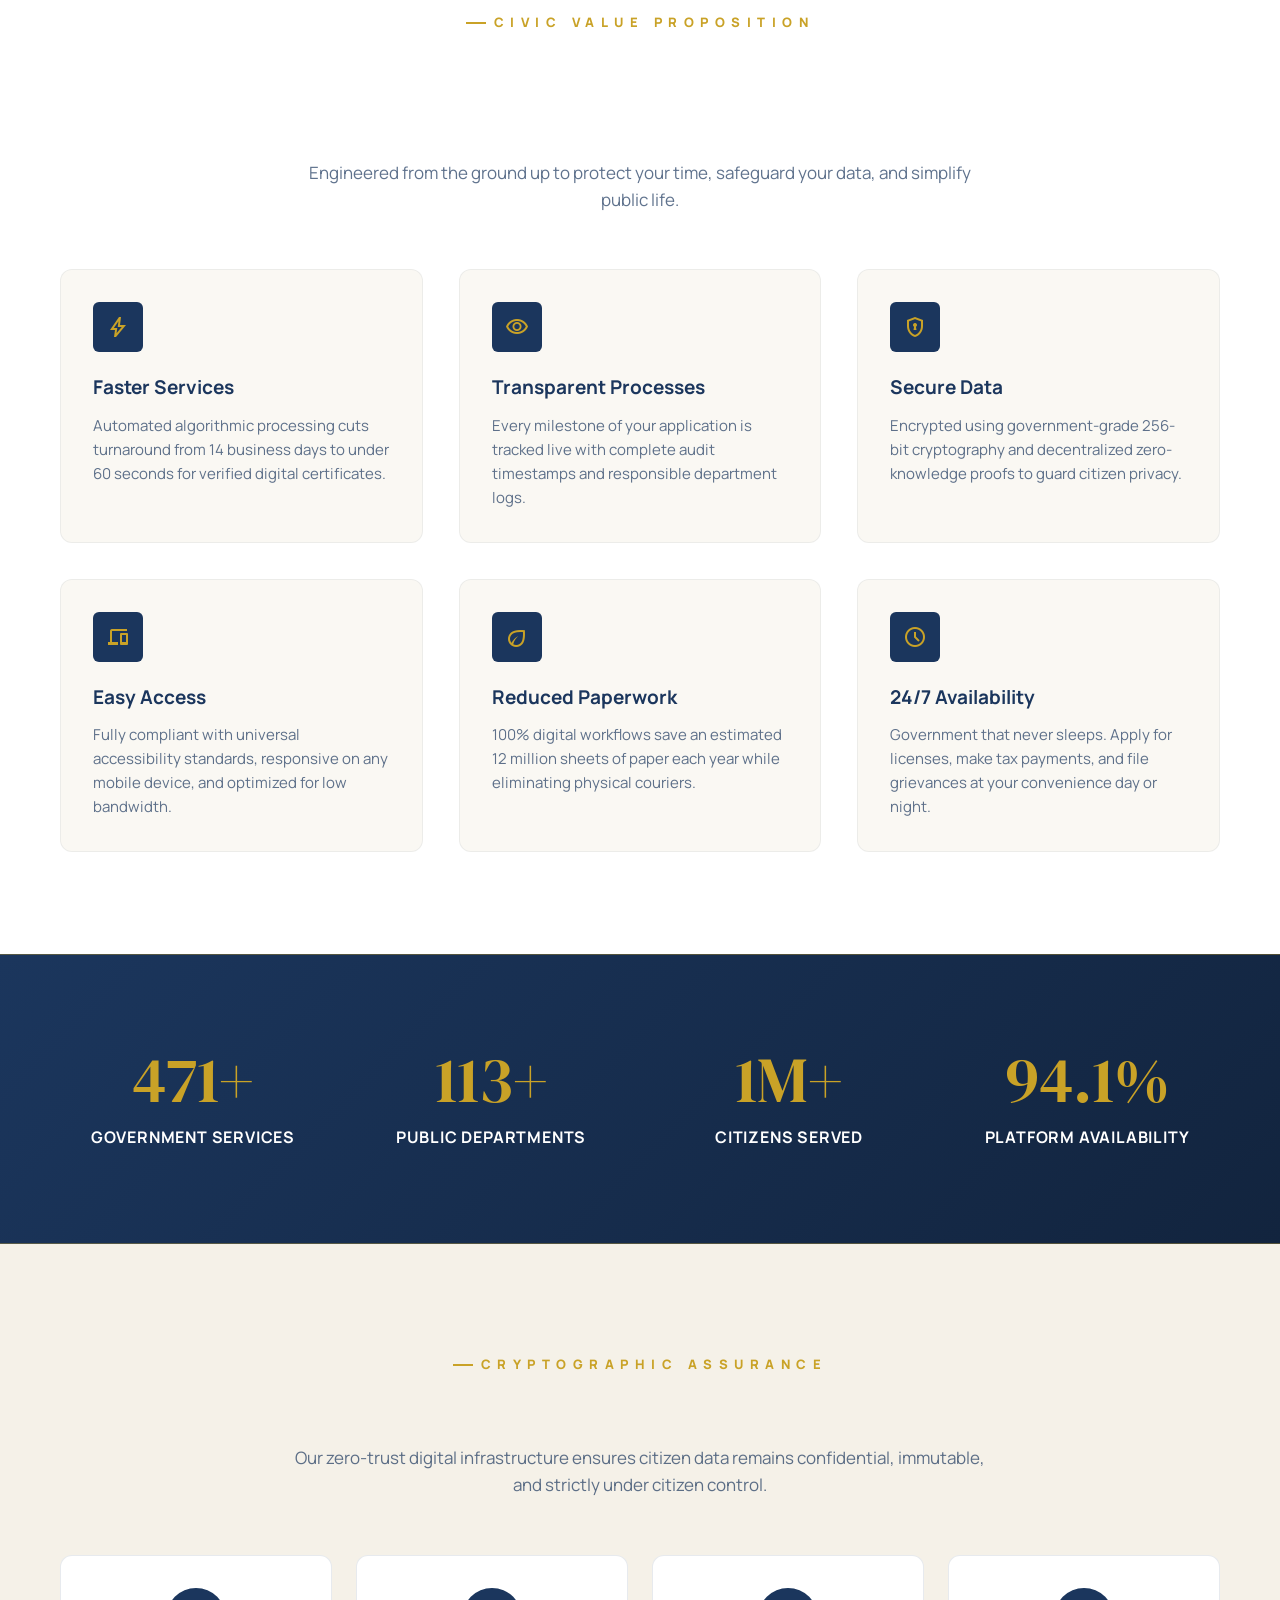
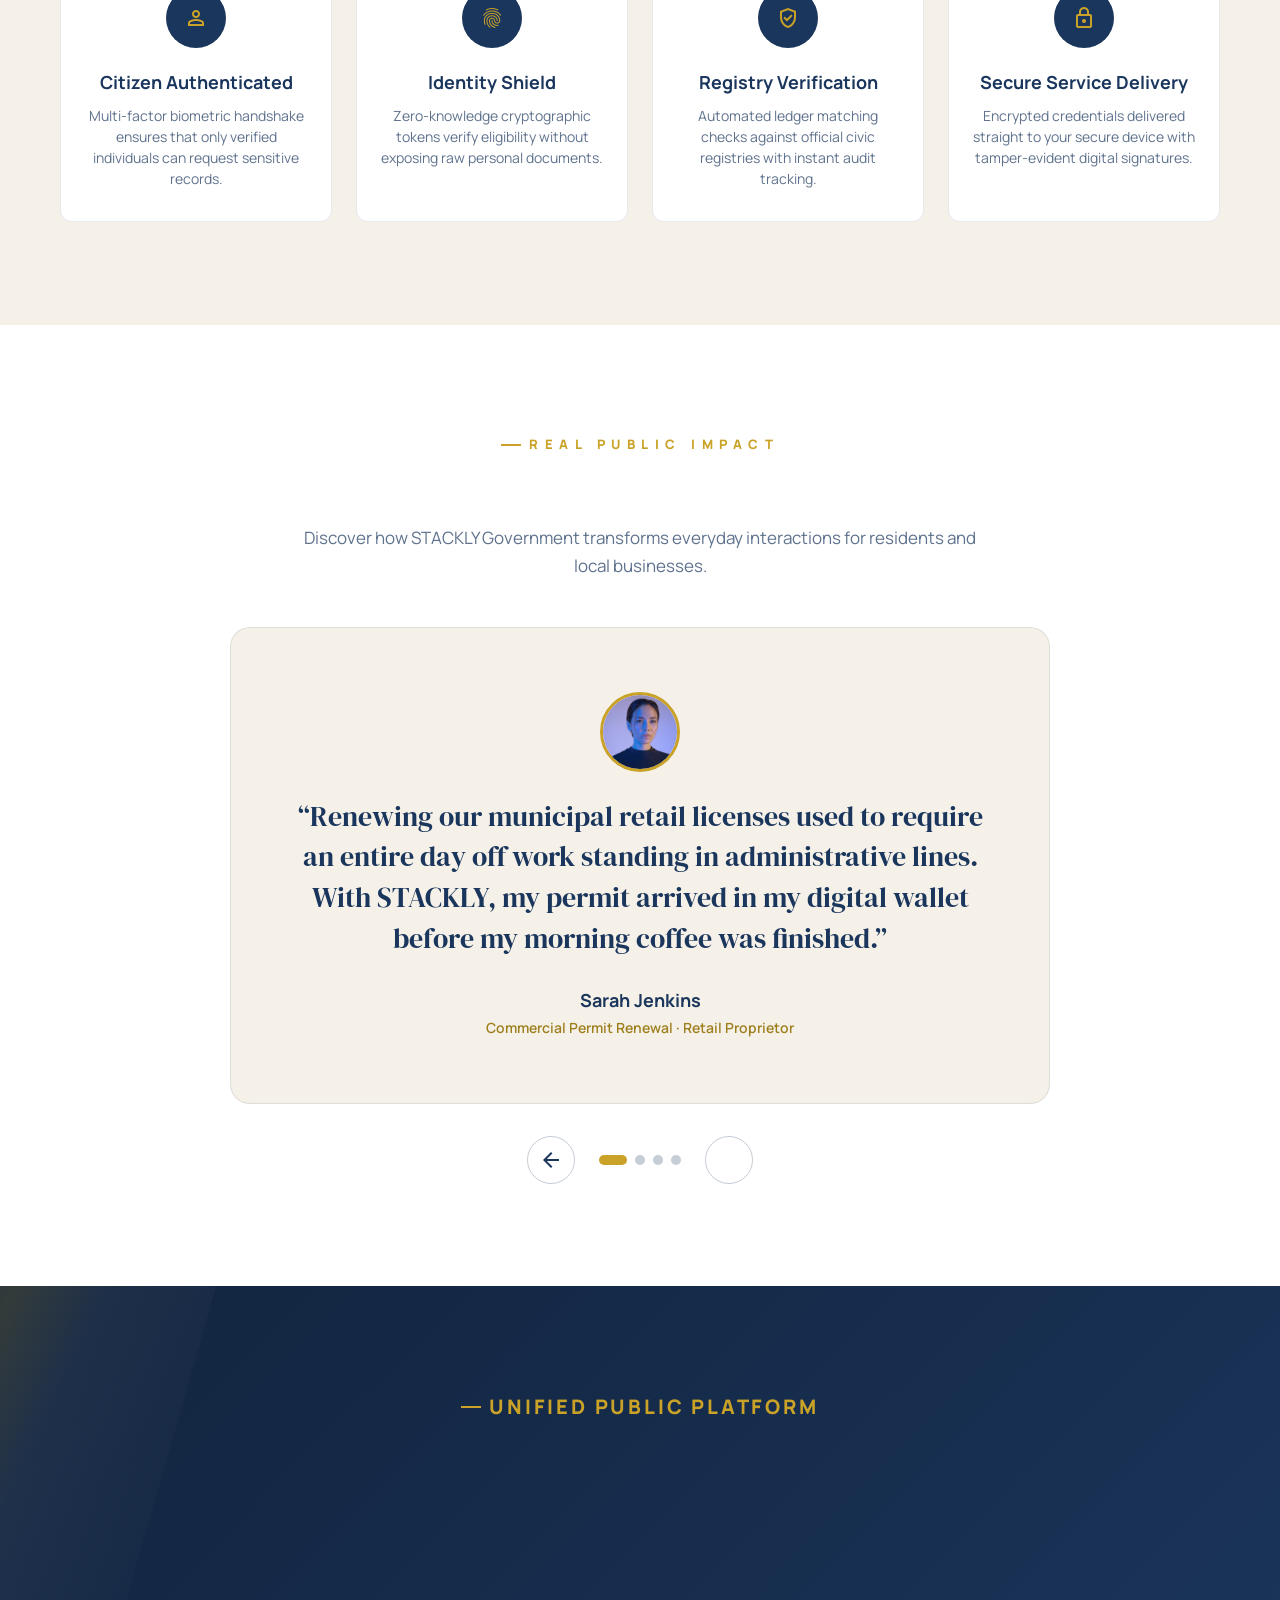
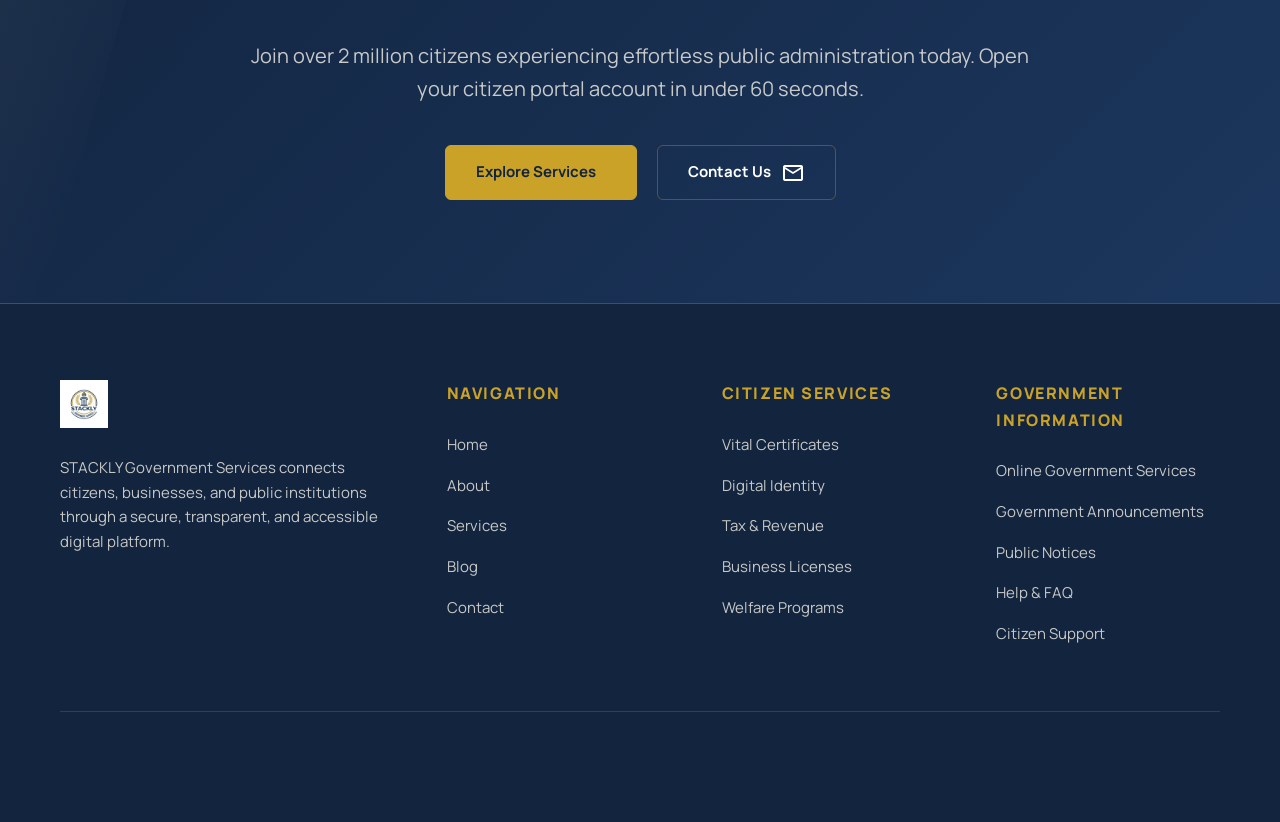
==== commit f09c57f3: "added animations and responsiveness" ====
--- a/index.html
+++ b/index.html
@@ -40,7 +40,7 @@
           <span class="material-symbols-outlined">person</span> Login
         </a>
         <a href="register.html" class="btn btn-secondary btn-started">
-          Get Started <span class="material-symbols-outlined">arrow_forward</span>
+          Get Started <span class="material-symbols-outlined"></span>
         </a>
         <button class="menu-toggle" data-menu-toggle aria-label="Open mobile navigation menu" aria-expanded="false">
           <span class="material-symbols-outlined">menu</span>
@@ -72,7 +72,7 @@
         <span class="material-symbols-outlined">person</span> Citizen Login
       </a>
       <a href="register.html" class="btn btn-secondary" style="width:100%;">
-        Get Started <span class="material-symbols-outlined">arrow_forward</span>
+        Get Started <span class="material-symbols-outlined"></span>
       </a>
     </div>
   </aside>
@@ -96,7 +96,7 @@
             </p>
             <div class="hero-actions reveal delay-3">
               <a href="services.html" class="btn btn-secondary">
-                Explore Services <span class="material-symbols-outlined">arrow_forward</span>
+                Explore Services <span class="material-symbols-outlined"></span>
               </a>
               <a href="register.html" class="btn btn-outline-light">
                 Get Started <span class="material-symbols-outlined">how_to_reg</span>
@@ -150,7 +150,7 @@
             <span class="material-symbols-outlined">search</span>
             <input type="text" id="service-search" placeholder="Search by service name, document title, or department..." autocomplete="off">
             <button class="btn btn-primary" style="padding: 0.5rem 1.25rem; font-size: 0.875rem;">
-              Search <span class="material-symbols-outlined">arrow_forward</span>
+              Search <span class="material-symbols-outlined"></span>
             </button>
           </div>
           <p style="font-size: 0.8125rem; color: var(--primary-70); margin-top: 0.75rem; text-align: right;" data-service-count>Showing all 8 core categories</p>
@@ -209,7 +209,7 @@
             <h2 class="section-title reveal delay-1">Core Government <em>Services</em></h2>
           </div>
           <a href="services.html" class="btn-icon-link reveal">
-            View full catalog <span class="material-symbols-outlined">arrow_forward</span>
+            View full catalog <span class="material-symbols-outlined"></span>
           </a>
         </div>
 
@@ -223,7 +223,7 @@
               <h3>Citizen Services</h3>
               <p>Comprehensive public registry access, family status updates, voting registration, and community outreach assistance.</p>
             </div>
-            <a href="services.html#citizen" class="btn-icon-link">Learn More <span class="material-symbols-outlined">arrow_forward</span></a>
+            <a href="services.html#citizen" class="btn-icon-link">Learn More <span class="material-symbols-outlined"></span></a>
           </div>
 
           <!-- 2. Digital Certificates -->
@@ -235,7 +235,7 @@
               <h3>Digital Certificates</h3>
               <p>Instant official certification for birth, marriage, residency, and verified police clearance records with QR validation.</p>
             </div>
-            <a href="services.html#certificates" class="btn-icon-link">Learn More <span class="material-symbols-outlined">arrow_forward</span></a>
+            <a href="services.html#certificates" class="btn-icon-link">Learn More <span class="material-symbols-outlined"></span></a>
           </div>
 
           <!-- 3. Identity Services -->
@@ -247,7 +247,7 @@
               <h3>Identity Services</h3>
               <p>Secure national biometric authentication, smart citizen card renewal, digital signature keys, and child registries.</p>
             </div>
-            <a href="services.html#identity" class="btn-icon-link">Learn More <span class="material-symbols-outlined">arrow_forward</span></a>
+            <a href="services.html#identity" class="btn-icon-link">Learn More <span class="material-symbols-outlined"></span></a>
           </div>
 
           <!-- 4. Tax Services -->
@@ -259,7 +259,7 @@
               <h3>Tax Services</h3>
               <p>Property tax assessment, municipal levy declarations, instant online duty payments, and automated clearance statements.</p>
             </div>
-            <a href="services.html#tax" class="btn-icon-link">Learn More <span class="material-symbols-outlined">arrow_forward</span></a>
+            <a href="services.html#tax" class="btn-icon-link">Learn More <span class="material-symbols-outlined"></span></a>
           </div>
 
           <!-- 5. Education Services -->
@@ -271,7 +271,7 @@
               <h3>Education Services</h3>
               <p>Public school enrollment, university scholarship matching, authenticated academic transcript verification, and student aid.</p>
             </div>
-            <a href="services.html#education" class="btn-icon-link">Learn More <span class="material-symbols-outlined">arrow_forward</span></a>
+            <a href="services.html#education" class="btn-icon-link">Learn More <span class="material-symbols-outlined"></span></a>
           </div>
 
           <!-- 6. Employment Services -->
@@ -283,7 +283,7 @@
               <h3>Employment Services</h3>
               <p>Civil service career board, accredited vocational training programs, labor rights mediation, and workforce support claims.</p>
             </div>
-            <a href="services.html#employment" class="btn-icon-link">Learn More <span class="material-symbols-outlined">arrow_forward</span></a>
+            <a href="services.html#employment" class="btn-icon-link">Learn More <span class="material-symbols-outlined"></span></a>
           </div>
 
           <!-- 7. Transport Services -->
@@ -295,7 +295,7 @@
               <h3>Transport Services</h3>
               <p>Driver licensing, vehicle registration renewal, digital public transit passes, and smart commercial fleet compliance.</p>
             </div>
-            <a href="services.html#transport" class="btn-icon-link">Learn More <span class="material-symbols-outlined">arrow_forward</span></a>
+            <a href="services.html#transport" class="btn-icon-link">Learn More <span class="material-symbols-outlined"></span></a>
           </div>
 
           <!-- 8. Welfare Services -->
@@ -307,7 +307,7 @@
               <h3>Welfare Services</h3>
               <p>Family support allowances, senior citizen welfare, disability assistance schemes, and accessible community housing subsidies.</p>
             </div>
-            <a href="services.html#welfare" class="btn-icon-link">Learn More <span class="material-symbols-outlined">arrow_forward</span></a>
+            <a href="services.html#welfare" class="btn-icon-link">Learn More <span class="material-symbols-outlined"></span></a>
           </div>
         </div>
       </div>
@@ -404,7 +404,7 @@
                 <p>One cryptographic credential granting instant, authenticated access to over 150 government, healthcare, and educational portals securely.</p>
               </div>
               <a href="services.html#identity" class="btn btn-primary" style="align-self: flex-start;">
-                Access Identity Portal <span class="material-symbols-outlined">arrow_forward</span>
+                Access Identity Portal <span class="material-symbols-outlined"></span>
               </a>
             </div>
           </div>
@@ -421,7 +421,7 @@
                 <p>Request, authenticate, and download legally binding birth, marriage, and probate certificates with embedded tamper-proof verification hashes.</p>
               </div>
               <a href="services.html#certificates" class="btn btn-primary" style="align-self: flex-start;">
-                Order Certificates <span class="material-symbols-outlined">arrow_forward</span>
+                Order Certificates <span class="material-symbols-outlined"></span>
               </a>
             </div>
           </div>
@@ -438,7 +438,7 @@
                 <p>Establish a legal municipal enterprise in under 24 hours. Automated clearances across zoning, revenue, and health departments simultaneously.</p>
               </div>
               <a href="services.html#employment" class="btn btn-primary" style="align-self: flex-start;">
-                Apply for License <span class="material-symbols-outlined">arrow_forward</span>
+                Apply for License <span class="material-symbols-outlined"></span>
               </a>
             </div>
           </div>
@@ -455,7 +455,7 @@
                 <p>Public-facing validation terminal allowing banks, employers, and civic bodies to verify authenticity of any issued document instantly.</p>
               </div>
               <a href="services.html#support" class="btn btn-primary" style="align-self: flex-start;">
-                Verify a Document <span class="material-symbols-outlined">arrow_forward</span>
+                Verify a Document <span class="material-symbols-outlined"></span>
               </a>
             </div>
           </div>
@@ -487,7 +487,7 @@
             </div>
             <h3>Department of Revenue &amp; Treasury</h3>
             <p>Fiscal stewardship, municipal property valuations, electronic taxation, budget transparency, and citizen payment gateways.</p>
-            <a href="services.html#tax" class="btn-icon-link">Department Services <span class="material-symbols-outlined">arrow_forward</span></a>
+            <a href="services.html#tax" class="btn-icon-link">Department Services <span class="material-symbols-outlined"></span></a>
           </div>
 
           <!-- 2. Education -->
@@ -500,7 +500,7 @@
             </div>
             <h3>Department of Education &amp; Skills</h3>
             <p>Administering public school systems, early childhood learning, academic standards, higher education grants, and literacy.</p>
-            <a href="services.html#education" class="btn-icon-link">Department Services <span class="material-symbols-outlined">arrow_forward</span></a>
+            <a href="services.html#education" class="btn-icon-link">Department Services <span class="material-symbols-outlined"></span></a>
           </div>
 
           <!-- 3. Transport -->
@@ -513,7 +513,7 @@
             </div>
             <h3>Department of Transport &amp; Mobility</h3>
             <p>Smart transit management, road safety infrastructure, public transit electrification, and driver credential compliance.</p>
-            <a href="services.html#transport" class="btn-icon-link">Department Services <span class="material-symbols-outlined">arrow_forward</span></a>
+            <a href="services.html#transport" class="btn-icon-link">Department Services <span class="material-symbols-outlined"></span></a>
           </div>
 
           <!-- 4. Health -->
@@ -526,7 +526,7 @@
             </div>
             <h3>Department of Health &amp; Community Care</h3>
             <p>Preventative wellness, community health clinics, emergency medical logistics, and public hygiene surveillance.</p>
-            <a href="services.html#citizen" class="btn-icon-link">Department Services <span class="material-symbols-outlined">arrow_forward</span></a>
+            <a href="services.html#citizen" class="btn-icon-link">Department Services <span class="material-symbols-outlined"></span></a>
           </div>
 
           <!-- 5. Municipal Services -->
@@ -539,7 +539,7 @@
             </div>
             <h3>Department of Municipal Services</h3>
             <p>Zoning approvals, public works, sanitation management, civic water utilities, and green urban architectural planning.</p>
-            <a href="services.html#citizen" class="btn-icon-link">Department Services <span class="material-symbols-outlined">arrow_forward</span></a>
+            <a href="services.html#citizen" class="btn-icon-link">Department Services <span class="material-symbols-outlined"></span></a>
           </div>
 
           <!-- 6. Social Welfare -->
@@ -552,7 +552,7 @@
             </div>
             <h3>Department of Social Welfare</h3>
             <p>Community resilience, vulnerable citizen advocacy, family support programs, disability access, and housing support.</p>
-            <a href="services.html#welfare" class="btn-icon-link">Department Services <span class="material-symbols-outlined">arrow_forward</span></a>
+            <a href="services.html#welfare" class="btn-icon-link">Department Services <span class="material-symbols-outlined"></span></a>
           </div>
         </div>
       </div>
@@ -787,7 +787,7 @@
             </button>
             <div class="carousel-dots" data-carousel-dots></div>
             <button class="carousel-btn" data-carousel-next aria-label="Next citizen story">
-              <span class="material-symbols-outlined">arrow_forward</span>
+              <span class="material-symbols-outlined"></span>
             </button>
           </div>
         </div>
@@ -809,7 +809,7 @@
           </p>
           <div class="final-cta-actions reveal delay-2">
             <a href="services.html" class="btn btn-secondary">
-              Explore Services <span class="material-symbols-outlined">arrow_forward</span>
+              Explore Services <span class="material-symbols-outlined"></span>
             </a>
             <a href="contact.html" class="btn btn-outline-light">
               Contact Us <span class="material-symbols-outlined">mail</span>
@@ -839,10 +839,10 @@
           <h4>Navigation</h4>
           <ul>
             <li><a href="index.html">Home</a></li>
-            <li><a href="about.html">About STACKLY</a></li>
-            <li><a href="services.html">Services Directory</a></li>
-            <li><a href="blog.html">Public News &amp; Ideas</a></li>
-            <li><a href="contact.html">Contact Government</a></li>
+            <li><a href="about.html">About </a></li>
+            <li><a href="services.html">Services</a></li>
+            <li><a href="blog.html">Blog</a></li>
+            <li><a href="contact.html">Contact</a></li>
           </ul>
         </div>
 
@@ -857,16 +857,16 @@
           </ul>
         </div>
 
-        <div class="footer-col">
-          <h4>Portals &amp; Support</h4>
-          <ul>
-            <li><a href="login.html">Citizen Portal Login</a></li>
-            <li><a href="login.html">Admin Portal Sign-In</a></li>
-            <li><a href="register.html">Register Account</a></li>
-            <li><a href="contact.html#faq">Accessibility &amp; FAQ</a></li>
-            <li><a href="404.html">Security &amp; Compliance</a></li>
-          </ul>
-        </div>
+       <div class="footer-col">
+  <h4>Government Information</h4>
+  <ul>
+    <li><a href="404.html">Online Government Services</a></li>
+    <li><a href="404.html">Government Announcements</a></li>
+    <li><a href="404.html">Public Notices</a></li>
+    <li><a href="404.html">Help &amp; FAQ</a></li>
+    <li><a href="404.html">Citizen Support</a></li>
+  </ul>
+</div>
       </div>
 
       <div class="footer-bottom">
@@ -874,16 +874,24 @@
         
         <div class="footer-social-links">
           <a href="404.html" class="social-icon-btn" aria-label="Official Twitter portal">
-            <span class="material-symbols-outlined">public</span>
+            <span class="material-symbols-outlined"><svg xmlns="http://www.w3.org/2000/svg" width="16" height="16" fill="currentColor" class="bi bi-twitter-x" viewBox="0 0 16 16">
+  <path d="M12.6.75h2.454l-5.36 6.142L16 15.25h-4.937l-3.867-5.07-4.425 5.07H.316l5.733-6.57L0 .75h5.063l3.495 4.633L12.601.75Zm-.86 13.028h1.36L4.323 2.145H2.865z"/>
+</svg></span>
           </a>
           <a href="404.html" class="social-icon-btn" aria-label="Official Communications channel">
-            <span class="material-symbols-outlined">share</span>
+            <span class="material-symbols-outlined"><svg xmlns="http://www.w3.org/2000/svg" width="16" height="16" fill="currentColor" class="bi bi-github" viewBox="0 0 16 16">
+  <path d="M8 0C3.58 0 0 3.58 0 8c0 3.54 2.29 6.53 5.47 7.59.4.07.55-.17.55-.38 0-.19-.01-.82-.01-1.49-2.01.37-2.53-.49-2.69-.94-.09-.23-.48-.94-.82-1.13-.28-.15-.68-.52-.01-.53.63-.01 1.08.58 1.23.82.72 1.21 1.87.87 2.33.66.07-.52.28-.87.51-1.07-1.78-.2-3.64-.89-3.64-3.95 0-.87.31-1.59.82-2.15-.08-.2-.36-1.02.08-2.12 0 0 .67-.21 2.2.82.64-.18 1.32-.27 2-.27s1.36.09 2 .27c1.53-1.04 2.2-.82 2.2-.82.44 1.1.16 1.92.08 2.12.51.56.82 1.27.82 2.15 0 3.07-1.87 3.75-3.65 3.95.29.25.54.73.54 1.48 0 1.07-.01 1.93-.01 2.2 0 .21.15.46.55.38A8.01 8.01 0 0 0 16 8c0-4.42-3.58-8-8-8"/>
+</svg></span>
           </a>
           <a href="404.html" class="social-icon-btn" aria-label="Official Video broadcast channel">
-            <span class="material-symbols-outlined">videocam</span>
+            <span class="material-symbols-outlined"><svg xmlns="http://www.w3.org/2000/svg" width="16" height="16" fill="currentColor" class="bi bi-linkedin" viewBox="0 0 16 16">
+  <path d="M0 1.146C0 .513.526 0 1.175 0h13.65C15.474 0 16 .513 16 1.146v13.708c0 .633-.526 1.146-1.175 1.146H1.175C.526 16 0 15.487 0 14.854zm4.943 12.248V6.169H2.542v7.225zm-1.2-8.212c.837 0 1.358-.554 1.358-1.248-.015-.709-.52-1.248-1.342-1.248S2.4 3.226 2.4 3.934c0 .694.521 1.248 1.327 1.248zm4.908 8.212V9.359c0-.216.016-.432.08-.586.173-.431.568-.878 1.232-.878.869 0 1.216.662 1.216 1.634v3.865h2.401V9.25c0-2.22-1.184-3.252-2.764-3.252-1.274 0-1.845.7-2.165 1.193v.025h-.016l.016-.025V6.169h-2.4c.03.678 0 7.225 0 7.225z"/>
+</svg></span>
           </a>
           <a href="404.html" class="social-icon-btn" aria-label="Official RSS newsfeed">
-            <span class="material-symbols-outlined">rss_feed</span>
+            <span class="material-symbols-outlined"><svg xmlns="http://www.w3.org/2000/svg" width="16" height="16" fill="currentColor" class="bi bi-youtube" viewBox="0 0 16 16">
+  <path d="M8.051 1.999h.089c.822.003 4.987.033 6.11.335a2.01 2.01 0 0 1 1.415 1.42c.101.38.172.883.22 1.402l.01.104.022.26.008.104c.065.914.073 1.77.074 1.957v.075c-.001.194-.01 1.108-.082 2.06l-.008.105-.009.104c-.05.572-.124 1.14-.235 1.558a2.01 2.01 0 0 1-1.415 1.42c-1.16.312-5.569.334-6.18.335h-.142c-.309 0-1.587-.006-2.927-.052l-.17-.006-.087-.004-.171-.007-.171-.007c-1.11-.049-2.167-.128-2.654-.26a2.01 2.01 0 0 1-1.415-1.419c-.111-.417-.185-.986-.235-1.558L.09 9.82l-.008-.104A31 31 0 0 1 0 7.68v-.123c.002-.215.01-.958.064-1.778l.007-.103.003-.052.008-.104.022-.26.01-.104c.048-.519.119-1.023.22-1.402a2.01 2.01 0 0 1 1.415-1.42c.487-.13 1.544-.21 2.654-.26l.17-.007.172-.006.086-.003.171-.007A100 100 0 0 1 7.858 2zM6.4 5.209v4.818l4.157-2.408z"/>
+</svg></span>
           </a>
         </div>
       </div>
--- a/css/style.css
+++ b/css/style.css
@@ -78,6 +78,8 @@
 html {
   font-size: 16px;
   scroll-behavior: smooth;
+  /* In-page anchor targets (#citizen, #tax, …) clear the fixed header */
+  scroll-padding-top: 7rem;
   -webkit-text-size-adjust: 100%;
 }
 
@@ -86,7 +88,13 @@
   color: var(--primary);
   background-color: var(--bg-white);
   line-height: 1.65;
+  /* `hidden` is the fallback, `clip` the modern value. Because <html> keeps
+     `overflow: visible`, these are propagated from <body> to the viewport, so
+     the page can never be scrolled sideways. Unlike `hidden`, `clip` does not
+     turn the element into a scroll container — sticky headers and the menu
+     scroll-lock keep working exactly as before. */
   overflow-x: hidden;
+  overflow-x: clip;
   position: relative;
   -webkit-font-smoothing: antialiased;
   -moz-osx-font-smoothing: grayscale;
@@ -2664,4 +2672,457 @@
     opacity: 1 !important;
     transform: none !important;
   }
-}+}
+
+
+.map-section { width: 100%; position: relative; background: #e8e6df; }
+.map-address {
+  width: 100%; min-height: 31px; display: flex; align-items: center; justify-content: center;
+  padding: 7px 20px; background: #29292e; color: #eee; font-family: var(--sans);
+  font-size: 11px; line-height: 1.3; text-align: center; border-radius: 0 0 6px 6px; position: relative; z-index: 2;
+}
+.map-container { width: 100%; height: 390px; overflow: hidden; background: #e8e6df; }
+.map-container iframe { width: 100%; height: 100%; display: block; border: 0; }
+.map-address {
+  transition: background 0.3s ease, color 0.3s ease;
+}
+.map-section:hover .map-address {
+  background: #1e1e22;
+  color: var(--gold-light);
+}
+
+/* --------------------------------------------------------------------------
+   15. RESPONSIVE LAYER v2 (320px → 1920px)
+   Layout, spacing, overflow and touch behaviour ONLY. Not a single animation,
+   keyframe, transition or hover declaration is touched — every entrance
+   choreography keeps running exactly as designed on every screen size.
+   -------------------------------------------------------------------------- */
+
+/* --- 15.0 OVERFLOW CONTAINMENT ------------------------------------------
+   <main> wraps the content of every page, so clipping the X axis here keeps
+   decorative animation overflow (eyebrow signal sweeps, the statistics
+   tick-rules, shutters, scanner heads) from ever reaching the viewport.
+   `overflow-x: clip` does NOT create a scroll container, so sticky and fixed
+   UI keeps behaving normally. */
+main,
+.auth-page {
+  overflow-x: clip;
+}
+
+/* A box with `overflow-y: auto` also computes `overflow-x: auto`, which is
+   what produced the stray horizontal scrollbar inside the dashboards and made
+   the sticky topbar slide sideways while scrolling. Pin the X axis. */
+.dashboard-main-area,
+.dashboard-sidebar,
+.mobile-panel {
+  overflow-x: hidden;
+}
+
+/* Flex/grid children must be able to shrink below their content width */
+.dashboard-pane,
+.table-card,
+.metric-card,
+.dashboard-topbar > *,
+.topbar-search,
+.topbar-search input {
+  min-width: 0;
+}
+
+/* Touch targets never collapse while the row shrinks around them */
+.menu-toggle,
+.topbar-icon-btn {
+  flex-shrink: 0;
+}
+
+/* --- 15.1 DASHBOARD SCROLL AFFORDANCE -----------------------------------
+   Every dashboard table scrolls sideways instead of squashing or being cut
+   off, with a visible native scrollbar so the scroll option is discoverable. */
+.table-responsive {
+  -webkit-overflow-scrolling: touch;
+  overscroll-behavior-x: contain;
+  scrollbar-width: thin;
+  scrollbar-color: var(--primary-40) transparent;
+}
+
+.table-responsive::-webkit-scrollbar {
+  height: 8px;
+}
+
+.table-responsive::-webkit-scrollbar-track {
+  background-color: var(--primary-06);
+  border-radius: var(--radius-full);
+}
+
+.table-responsive::-webkit-scrollbar-thumb {
+  background-color: var(--primary-25);
+  border-radius: var(--radius-full);
+}
+
+.table-responsive::-webkit-scrollbar-thumb:hover {
+  background-color: var(--primary-40);
+}
+
+/* --- 15.2 ≤ 1024px — Small Laptops / Tablets Landscape ------------------ */
+@media (max-width: 1024px) {
+  /* Site header: the full row (logo + 5 links + 2 buttons) is wider than the
+     viewport below ~1000px — tighten it instead of letting the action
+     buttons run off the right edge of the screen. */
+  .header-inner {
+    gap: 1.25rem;
+  }
+
+  .desktop-nav {
+    gap: 1.25rem;
+  }
+
+  .header-actions {
+    gap: 0.75rem;
+  }
+
+  .nav-logo-img {
+    max-width: 170px;
+  }
+
+  .dashboard-topbar {
+    padding: 1rem 1.5rem;
+    gap: 1rem;
+  }
+
+  .topbar-search {
+    width: min(100%, 300px);
+  }
+
+  /* Keep the avatar, drop the long name/email so the topbar always fits */
+  .topbar-profile-chip > div:not(.user-chip-avatar) {
+    display: none;
+  }
+
+  .table-head-row {
+    flex-wrap: wrap;
+    gap: 0.75rem;
+  }
+
+  .chart-container {
+    gap: 1rem;
+  }
+
+  .process-steps-grid {
+    gap: 1rem;
+  }
+
+  .editorial-image-wrap img {
+    height: 340px;
+  }
+}
+
+/* --- 15.2b ≤ 900px — Compact Tablets ----------------------------------- */
+@media (max-width: 900px) {
+  .nav-logo-img {
+    max-width: 150px;
+  }
+
+  /* The registration CTA moves into the mobile drawer; login stays visible */
+  .header-actions .btn-started {
+    display: none;
+  }
+}
+
+/* ≤ 768px — Tablets Portrait & Large Phones */
+@media (max-width: 768px) {
+  /* --- 15.3a Touch layout guards ---------------------------------------- */
+  /* iOS Safari zooms the entire page when a focused field renders under 16px,
+     which visually shoves the layout (and the header) sideways. Keep every
+     field at 1rem on touch sizes. */
+  .form-control,
+  .topbar-search input,
+  .search-input-wrap input {
+    font-size: 1rem;
+  }
+
+  /* Site header: logo + hamburger only, never wider than the screen */
+  .header-inner {
+    gap: 1rem;
+  }
+
+  .nav-logo-img {
+    height: 44px;
+    max-width: 160px;
+  }
+
+  /* --- 15.3b Dashboard topbar compaction -------------------------------- */
+  .dashboard-topbar {
+    padding: 0.875rem 1rem;
+    gap: 0.75rem;
+  }
+
+  .topbar-search {
+    width: min(100%, 240px);
+  }
+
+  .topbar-actions {
+    gap: 0.625rem;
+  }
+
+  /* Keep the avatar visible, hide long name/email text on compact topbars */
+  .topbar-profile-chip {
+    padding-left: 0.625rem;
+    gap: 0.5rem;
+  }
+
+  .topbar-profile-chip > div:not(.user-chip-avatar) {
+    display: none;
+  }
+
+  /* Sidebar must sit ABOVE the dark overlay when open on mobile */
+  .dashboard-sidebar {
+    z-index: 1002;
+  }
+
+  /* Dashboard content breathing room */
+  .dashboard-content-body {
+    padding: 1.25rem 1rem;
+  }
+
+  .table-card {
+    padding: 1.25rem 1rem;
+  }
+
+  .metric-card {
+    padding: 1.25rem;
+    gap: 1rem;
+  }
+
+  .metric-text strong {
+    font-size: 1.5rem;
+  }
+
+  /* Charts scale down gracefully */
+  .chart-container {
+    gap: 0.625rem;
+    height: 180px;
+  }
+
+  .chart-bar {
+    max-width: 30px;
+  }
+
+  .chart-bar-wrap span {
+    font-size: 0.625rem;
+    line-height: 1.25;
+  }
+
+  /* Media blocks scale down */
+  .hero-image-card img {
+    height: 320px;
+  }
+
+  .hero-float-card {
+    padding: 0.75rem 1rem;
+  }
+
+  .float-icon-box {
+    width: 38px;
+    height: 38px;
+  }
+
+  .editorial-image-wrap img {
+    height: 300px;
+  }
+
+  .feature-card-media {
+    height: 200px;
+  }
+
+  .blog-media {
+    height: 190px;
+  }
+
+  .accordion-toggle {
+    padding: 1.125rem 1.25rem;
+    font-size: 1rem;
+  }
+
+  .accordion-content {
+    padding: 0 1.25rem;
+  }
+
+  .section-head-wrap {
+    flex-wrap: wrap;
+  }
+}
+
+/* ≤ 560px — Phones */
+@media (max-width: 560px) {
+  .topbar-search {
+    width: 100%;
+  }
+
+  .table-head-row .btn {
+    width: 100%;
+  }
+
+  .filter-group .btn {
+    flex: 1 1 auto;
+    font-size: 0.75rem;
+    padding: 0.5rem 0.625rem;
+  }
+
+  .hero {
+    padding-top: 5.5rem;
+  }
+
+  .hero-image-card img {
+    height: 240px;
+  }
+
+  .status-badge {
+    font-size: 0.6875rem;
+    padding: 0.3125rem 0.5625rem;
+  }
+
+  /* Tables scroll horizontally instead of squashing */
+  table.data-table th,
+  table.data-table td {
+    padding: 0.75rem 0.625rem;
+    font-size: 0.875rem;
+    white-space: nowrap;
+  }
+
+  .final-cta-actions .btn {
+    width: 100%;
+  }
+
+  .hero-actions .btn {
+    flex: 1 1 100%;
+  }
+}
+
+/* ≤ 360px — Compact Phones */
+@media (max-width: 360px) {
+  .dashboard-content-body {
+    padding: 1rem 0.75rem;
+  }
+
+  .table-card {
+    padding: 1rem 0.75rem;
+  }
+
+  .chart-container {
+    gap: 0.375rem;
+  }
+
+  .chart-bar {
+    max-width: 22px;
+  }
+
+  .chart-bar-wrap span {
+    font-size: 0.5625rem;
+  }
+
+  .metric-text strong {
+    font-size: 1.25rem;
+  }
+
+  .error-card-panel {
+    padding: 1.75rem 1.25rem;
+  }
+}
+
+/* --- 15.6 ≤ 600px — Phones: real-app two-row dashboard topbar ----------- */
+@media (max-width: 600px) {
+  /* Hamburger + search share the first row, actions the second. This stops
+     the topbar row from ever being wider than the viewport, which is what
+     made the sticky topbar slide sideways while scrolling. */
+  .dashboard-topbar {
+    flex-wrap: wrap;
+    row-gap: 0.75rem;
+  }
+
+  .dashboard-topbar > div:first-child {
+    flex: 1 1 100%;
+    min-width: 0;
+  }
+
+  .topbar-search {
+    width: 100%;
+    min-width: 0;
+  }
+
+  .topbar-actions {
+    flex: 1 1 100%;
+    justify-content: flex-end;
+    gap: 0.75rem;
+  }
+
+  /* Floating hero cards stay inside the photo frame instead of hanging off it */
+  .hero-float-card-1 {
+    top: 10px;
+    left: 10px;
+  }
+
+  .hero-float-card-2 {
+    bottom: 10px;
+    right: 10px;
+  }
+
+  /* Service search: field keeps the row, submit button drops below it */
+  .search-input-wrap {
+    flex-wrap: wrap;
+    row-gap: 0.75rem;
+  }
+
+  .search-input-wrap .btn {
+    flex: 1 1 100%;
+  }
+
+  /* Auth pages: logo and “back home” link no longer collide */
+  .auth-header-top {
+    flex-wrap: wrap;
+    gap: 0.75rem;
+  }
+
+  .auth-header-top .nav-logo-img {
+    max-width: 130px;
+  }
+}
+
+/* --- 15.7 ≤ 480px — Small Handsets ------------------------------------- */
+@media (max-width: 480px) {
+  /* Long button labels wrap instead of overflowing the card they sit in */
+  .btn {
+    white-space: normal;
+    text-align: center;
+    padding-left: 1rem;
+    padding-right: 1rem;
+  }
+
+  /* "Remember this device" + "Forgot password" no longer collide */
+  .auth-options {
+    flex-wrap: wrap;
+    row-gap: 0.5rem;
+  }
+
+  .auth-form-side {
+    padding: 2.25rem 1.25rem;
+  }
+
+  .error-status-badge {
+    flex-wrap: wrap;
+    justify-content: center;
+    text-align: center;
+    font-size: 0.6875rem;
+    letter-spacing: 0.06em;
+  }
+
+  /* Shorter map on handsets so the inquiry form stays within reach */
+  .map-container {
+    height: 260px;
+  }
+
+  .back-to-top {
+    bottom: 1.25rem;
+    right: 1.25rem;
+    width: 44px;
+    height: 44px;
+  }
+}
--- a/css/animations.css
+++ b/css/animations.css
@@ -1,790 +1,908 @@
 /* ==========================================================================
-   STACKLY GOVERNMENT SERVICES — ADVANCED SECTION ANIMATION LAYER
-   Layered ON TOP of style.css. Targets existing section classes/IDs, so no
-   HTML redesign is needed. Strict 3-color identity preserved:
-   #1B365D navy | #C9A227 gold | #F5F1E8 cream
+   STACKLY GOVERNMENT SERVICES — CINEMATIC BROADCAST ANIMATION LAYER v2
+   Layered ON TOP of style.css. No HTML redesign required.
+   Strict 3-color identity: #1B365D navy | #C9A227 gold | #F5F1E8 cream
+
+   Design language: television title sequence / premium brand film.
+   Every entrance is a CHOREOGRAPHY — mask risers, signal locks, scanner
+   sweeps, shutter collapses, ledger wipes, shockwave ticks, traveling data
+   packets. No fades, no zooms, no hover gimmicks.
+   Every effect RE-ARMS and REPLAYS each time it re-enters the viewport.
    ========================================================================== */
 
 /* ------------------------------------------------------------------ */
 /* 00. TOKENS                                                         */
 /* ------------------------------------------------------------------ */
 :root {
-  --aa-ease-out: cubic-bezier(0.16, 1, 0.3, 1);
-  --aa-ease-elastic: cubic-bezier(0.34, 1.56, 0.64, 1);
-  --aa-ease-inout: cubic-bezier(0.65, 0, 0.35, 1);
-  --aa-spring: cubic-bezier(0.22, 1.28, 0.36, 1);
-}
-
-/* ------------------------------------------------------------------ */
-/* 01. ENGINE HELPERS (driven by js/advanced-animations.js)           */
-/* ------------------------------------------------------------------ */
-html.js-anim [data-anim]:not(.is-in),
-html.js-anim [data-anim-clip]:not(.is-in) {
+  --aa-out: cubic-bezier(0.16, 1, 0.3, 1);          /* flagship decel   */
+  --aa-inout: cubic-bezier(0.65, 0, 0.35, 1);       /* mechanical       */
+  --aa-sheet: cubic-bezier(0.77, 0, 0.18, 1);       /* hard shutters    */
+  --aa-lock: cubic-bezier(0.22, 1.4, 0.36, 1);      /* lock-in settle   */
+  --aa-gold: rgba(201, 162, 39, 1);
+  --aa-gold-60: rgba(201, 162, 39, 0.6);
+  --aa-gold-35: rgba(201, 162, 39, 0.35);
+  --aa-gold-18: rgba(201, 162, 39, 0.18);
+  --aa-cream-70: rgba(245, 241, 232, 0.7);
+  --aa-cream-35: rgba(245, 241, 232, 0.35);
+}
+
+/* ------------------------------------------------------------------ */
+/* 01. ENGINE STATES                                                  */
+/*     html.js-anim is added by JS only when motion is allowed.       */
+/*     .is-in = element is on stage. Removed on exit => replay.       */
+/* ------------------------------------------------------------------ */
+html.js-anim [data-cine]:not(.is-in),
+html.js-anim [data-cine-child]:not(.is-in),
+html.js-anim .cine-owned:not(.is-in) {
   opacity: 0;
 }
 
-/* Word-mask wrapper for split titles */
-.wm {
+/* Neutralize the legacy reveal transforms for engine-owned elements */
+html.js-anim .reveal.cine-owned,
+html.js-anim .reveal-left.cine-owned,
+html.js-anim .reveal-right.cine-owned,
+html.js-anim .reveal-scale.cine-owned,
+html.js-anim .reveal-clip.cine-owned {
+  transform: none;
+  transition: none;
+}
+
+/* Everything becomes visible the moment it is on stage */
+html.js-anim [data-cine].is-in,
+html.js-anim [data-cine-child].is-in,
+html.js-anim .cine-owned.is-in {
+  opacity: 1;
+}
+
+/* Word-mask wrapper (split titles) */
+.cw {
   display: inline-block;
   overflow: hidden;
   vertical-align: top;
-  padding-bottom: 0.14em;
-  margin-bottom: -0.14em;
-}
-
-/* ------------------------------------------------------------------ */
-/* 02. GENERIC ENTRANCE EFFECTS                                       */
-/* ------------------------------------------------------------------ */
-@keyframes aaRise {
-  from { opacity: 0; transform: translateY(34px); }
-  to   { opacity: 1; transform: translateY(0); }
-}
-
-@keyframes aaFade {
-  from { opacity: 0; }
-  to   { opacity: 1; }
-}
-
-@keyframes aaPop {
-  0%   { opacity: 0; transform: scale(0.5) translateY(18px); }
-  60%  { opacity: 1; transform: scale(1.06) translateY(-3px); }
-  100% { opacity: 1; transform: scale(1) translateY(0); }
-}
-
-@keyframes aaSlideLeft {
-  from { opacity: 0; transform: perspective(1200px) translateX(-70px) rotateY(9deg); }
-  to   { opacity: 1; transform: perspective(1200px) translateX(0) rotateY(0deg); }
-}
-
-@keyframes aaSlideRight {
-  from { opacity: 0; transform: perspective(1200px) translateX(70px) rotateY(-9deg); }
-  to   { opacity: 1; transform: perspective(1200px) translateX(0) rotateY(0deg); }
-}
-
-@keyframes aaCardFlip {
-  from {
-    opacity: 0;
-    transform: perspective(1100px)
-      rotateY(calc(var(--aa-side, 1) * 42deg))
-      translateX(calc(var(--aa-side, 1) * 60px))
-      scale(0.9);
-  }
-  to {
-    opacity: 1;
-    transform: perspective(1100px) rotateY(0deg) translateX(0) scale(1);
-  }
-}
-
-@keyframes aaProcessPop {
-  from { opacity: 0; transform: translateY(44px) scale(0.6); }
-  to   { opacity: 1; transform: translateY(0) scale(1); }
-}
-
-@keyframes aaCardWipe {
-  from { clip-path: polygon(0 0, 0 0, 0 100%, 0 100%); opacity: 0; }
-  to   { clip-path: polygon(-60% -60%, 160% -60%, 160% 160%, -60% 160%); opacity: 1; }
-}
-
-@keyframes aaDeptRise {
-  from {
-    opacity: 0;
-    transform: translateY(56px) rotate(calc(var(--aa-side, 1) * 4deg)) scale(0.96);
-  }
-  to {
-    opacity: 1;
-    transform: translateY(0) rotate(0deg) scale(1);
-  }
-}
-
-@keyframes aaBlurIn {
-  from { opacity: 0; filter: blur(14px); transform: translateY(30px) scale(0.9); }
-  to   { opacity: 1; filter: blur(0); transform: translateY(0) scale(1); }
-}
-
-@keyframes aaStatZoom {
-  from { opacity: 0; transform: scale(0.7); }
-  to   { opacity: 1; transform: scale(1); }
-}
-
-@keyframes aaSecurityPop {
-  from { opacity: 0; transform: translateY(34px) scale(0.94); }
-  to   { opacity: 1; transform: translateY(0) scale(1); }
-}
-
-@keyframes aaPillPop {
-  from { opacity: 0; transform: scale(0.5) translateY(26px); }
-  to   { opacity: 1; transform: scale(1) translateY(0); }
-}
-
-@keyframes aaPanelFlip {
-  from { opacity: 0; transform: perspective(1400px) rotateX(-13deg) translateY(54px) scale(0.97); }
-  to   { opacity: 1; transform: perspective(1400px) rotateX(0deg) translateY(0) scale(1); }
-}
-
-@keyframes aaBadgeStamp {
-  from { opacity: 0; transform: scale(0) rotate(-14deg); }
-  to   { opacity: 1; transform: scale(1) rotate(0deg); }
-}
-
-/* Effect bindings */
-html.js-anim [data-anim="rise"].is-in {
-  animation: aaRise 0.8s var(--aa-ease-out) calc(var(--i, 0) * 90ms) backwards;
-}
-
-html.js-anim [data-anim="fade"].is-in {
-  animation: aaFade 0.9s var(--aa-ease-out) calc(var(--i, 0) * 100ms) backwards;
-}
-
-html.js-anim [data-anim="pop"].is-in {
-  animation: aaPop 0.7s var(--aa-spring) calc(var(--i, 0) * 110ms) backwards;
-}
-
-html.js-anim [data-anim="left"].is-in {
-  animation: aaSlideLeft 0.95s var(--aa-ease-out) calc(var(--i, 0) * 100ms) backwards;
-}
-
-html.js-anim [data-anim="right"].is-in {
-  animation: aaSlideRight 0.95s var(--aa-ease-out) calc(var(--i, 0) * 100ms) backwards;
-}
-
-/* Word-by-word masked title cascade */
-html.js-anim [data-anim="words"] .anim-child {
+  padding-bottom: 0.16em;
+  margin-bottom: -0.16em;
+}
+
+/* ------------------------------------------------------------------ */
+/* 02. TYPE MECHANICS                                                 */
+/* ------------------------------------------------------------------ */
+
+/* 02a. mask-words — display/section titles: words rise out of        */
+/*      baseline masks, one after another (newsroom build).           */
+html.js-anim [data-cine="mask-words"] .cine-word {
   display: inline-block;
-  transform: translateY(125%);
-  transition: transform 0.85s var(--aa-ease-out);
-  transition-delay: calc(var(--w, 0) * 60ms);
+  transform: translateY(130%) rotate(4deg);
+  transition: transform 0.9s var(--aa-out);
+  transition-delay: calc(var(--w, 0) * 70ms);
   will-change: transform;
 }
 
-html.js-anim [data-anim="words"].is-in .anim-child {
-  transform: translateY(0);
-}
-
-/* Clip-path wipe (hero image + editorial images) */
-html.js-anim [data-anim-clip].is-in {
-  position: relative;
-  animation: aaCardWipe 1.05s var(--aa-ease-inout) 0.2s backwards;
-}
-
-html.js-anim [data-anim-clip]::after {
+html.js-anim [data-cine="mask-words"].is-in .cine-word {
+  transform: translateY(0) rotate(0deg);
+}
+
+/* 02b. signal — eyebrows: the frame "locks on". A gold blade sweeps  */
+/*      across the label once while the tracking tightens into place. */
+html.js-anim [data-cine="signal"] {
+  --aa-ls: 0.14em; /* matches .eyebrow base tracking */
+  position: relative;
+  transition: letter-spacing 0.9s var(--aa-out);
+}
+
+html.js-anim [data-cine="signal"]:not(.is-in) {
+  letter-spacing: 0.5em;
+}
+
+html.js-anim [data-cine="signal"].is-in {
+  letter-spacing: var(--aa-ls);
+}
+
+html.js-anim [data-cine="signal"]::after {
   content: '';
   position: absolute;
+  inset: -2px -6px;
+  background: linear-gradient(90deg,
+    transparent 0%, var(--aa-gold) 45%, var(--aa-gold) 55%, transparent 100%);
+  transform: translateX(-110%);
+  opacity: 0;
+  pointer-events: none;
+}
+
+html.js-anim [data-cine="signal"].is-in::after {
+  animation: aaSignalSweep 0.85s var(--aa-inout) forwards;
+}
+
+@keyframes aaSignalSweep {
+  0%   { transform: translateX(-110%); opacity: 0; }
+  15%  { opacity: 1; }
+  85%  { opacity: 1; }
+  100% { transform: translateX(110%); opacity: 0; }
+}
+
+/* 02c. scan — lead paragraphs: a cream scanner line travels down the */
+/*      block and the text materializes behind it.                    */
+html.js-anim [data-cine="scan"] {
+  position: relative;
+}
+
+html.js-anim [data-cine="scan"]::before {
+  content: '';
+  position: absolute;
+  left: -4%;
+  right: -4%;
+  top: -6px;
+  height: 2px;
+  background: linear-gradient(90deg, transparent, var(--aa-cream-70) 50%, transparent);
+  box-shadow: 0 0 14px 2px var(--aa-gold-35);
+  opacity: 0;
+  pointer-events: none;
+  z-index: 2;
+}
+
+html.js-anim [data-cine="scan"].is-in {
+  animation: aaScanReveal 1.1s var(--aa-inout) 0.05s backwards;
+}
+
+html.js-anim [data-cine="scan"].is-in::before {
+  animation: aaScanHead 1.1s var(--aa-inout) 0.05s forwards;
+}
+
+@keyframes aaScanReveal {
+  0%   { clip-path: inset(0 0 100% 0); }
+  100% { clip-path: inset(0 0 -8% 0); }
+}
+
+@keyframes aaScanHead {
+  0%   { top: -6px; opacity: 0; }
+  10%  { opacity: 1; }
+  85%  { opacity: 1; }
+  100% { top: 102%; opacity: 0; }
+}
+
+/* 02d. Generic editorial wipe — the fallback entrance for all other  */
+/*      owned elements (buttons, links, small text blocks).           */
+@keyframes aaMaskWipe {
+  0%   { clip-path: inset(0 100% 0 0); transform: translateY(16px); opacity: 0; }
+  1%   { opacity: 1; }
+  100% { clip-path: inset(0 0 0 0); transform: translateY(0); opacity: 1; }
+}
+
+html.js-anim .cine-owned:not([data-cine]):not([data-cine-child]).is-in {
+  animation: aaMaskWipe 0.75s var(--aa-out) calc(var(--d, 0) * 1ms) backwards;
+}
+
+/* ------------------------------------------------------------------ */
+/* 03. CARD GRAMMAR (staggered grid children)                         */
+/* ------------------------------------------------------------------ */
+
+/* 03a. ledger — precision wipe with a drawn gold ledger rule         */
+@keyframes aaLedgerWipe {
+  0%   { clip-path: polygon(var(--g1, 35%) 0, 100% 0, 100% 100%, var(--g1, 35%) 100%); opacity: 0; }
+  1%   { opacity: 1; }
+  100% { clip-path: polygon(0 0, 100% 0, 100% 100%, 0 100%); opacity: 1; }
+}
+
+html.js-anim [data-cine-child="ledger"].is-in {
+  animation: aaLedgerWipe 0.8s var(--aa-out) calc(var(--i, 0) * 80ms) backwards;
+}
+
+html.js-anim [data-cine-child="ledger"] {
+  position: relative;
+}
+
+html.js-anim [data-cine-child="ledger"].is-in::before {
+  content: '';
+  position: absolute;
   top: 0;
-  left: 0;
-  width: 60%;
-  height: 100%;
-  background: linear-gradient(105deg, transparent 0%, rgba(245, 241, 232, 0.35) 50%, transparent 100%);
-  transform: translateX(-130%) skewX(-15deg);
-  z-index: 4;
-  pointer-events: none;
-}
-
-html.js-anim [data-anim-clip].is-in::after {
-  animation: aaWipeShine 1.2s var(--aa-ease-inout) 0.9s forwards;
-}
-
-@keyframes aaWipeShine {
-  to { transform: translateX(320%) skewX(-15deg); }
-}
-
-/* ------------------------------------------------------------------ */
-/* 03. HOVER EXTRAS (mouse devices only — touch safe)                 */
-/* ------------------------------------------------------------------ */
-@media (hover: hover) and (pointer: fine) {
-  .department-card,
-  .benefit-card,
-  .category-pill,
-  .feature-service-card,
-  .search-panel-box {
-    position: relative;
-    overflow: hidden;
-  }
-
-  .service-card-3d::after,
-  .department-card::after,
-  .benefit-card::after,
-  .security-step-card::after,
-  .feature-service-card::after,
-  .category-pill::after,
-  .search-panel-box::after {
-    content: '';
-    position: absolute;
-    top: -60%;
-    left: -80%;
-    width: 55%;
-    height: 220%;
-    background: linear-gradient(
-      105deg,
-      rgba(201, 162, 39, 0) 0%,
-      rgba(201, 162, 39, 0.10) 45%,
-      rgba(245, 241, 232, 0.45) 50%,
-      rgba(201, 162, 39, 0.10) 55%,
-      rgba(201, 162, 39, 0) 100%
-    );
-    transform: skewX(-20deg) translateX(-120%);
-    transition: transform 0.9s var(--aa-ease-inout);
-    pointer-events: none;
-    z-index: 3;
-  }
-
-  .service-card-3d:hover::after,
-  .department-card:hover::after,
-  .benefit-card:hover::after,
-  .security-step-card:hover::after,
-  .feature-service-card:hover::after,
-  .category-pill:hover::after,
-  .search-panel-box:hover::after {
-    transform: skewX(-20deg) translateX(420%);
-  }
-
-  .final-cta-actions .btn,
-  .hero-actions .btn {
-    transition: transform 0.25s var(--aa-ease-elastic), box-shadow 0.25s var(--aa-ease-elastic);
-  }
-
-  .final-cta-actions .btn:hover,
-  .hero-actions .btn:hover {
-    transform: translateY(-3px) scale(1.04);
-  }
-}
-
-/* ------------------------------------------------------------------ */
-/* 04. HERO — AURORA FIELD, PARTICLES, LEVITATING CARDS               */
-/* ------------------------------------------------------------------ */
-.hero::before {
+  bottom: 0;
+  left: -1px;
+  width: 3px;
+  border-radius: 3px;
+  background: linear-gradient(180deg, var(--aa-gold) 0%, var(--aa-gold-18) 100%);
+  transform-origin: top center;
+  pointer-events: none;
+  animation: aaRuleDraw 0.55s var(--aa-inout) calc(var(--i, 0) * 80ms) backwards,
+             aaRuleFade 0.6s ease calc(var(--i, 0) * 80ms + 1.5s) forwards;
+}
+
+@keyframes aaRuleDraw {
+  0%   { transform: scaleY(0); }
+  100% { transform: scaleY(1); }
+}
+
+@keyframes aaRuleFade {
+  to { opacity: 0; }
+}
+
+/* 03b. riser — hardware lock-in: element docks upward and settles    */
+@keyframes aaRiserLock {
+  0%   { opacity: 0; transform: translateY(44px) scale(0.94); }
+  60%  { opacity: 1; transform: translateY(-5px) scale(1.02); }
+  100% { opacity: 1; transform: translateY(0) scale(1); }
+}
+
+html.js-anim [data-cine-child="riser"].is-in {
+  animation: aaRiserLock 0.75s var(--aa-lock) calc(var(--i, 0) * 90ms) backwards;
+}
+
+/* 03c. pill — coordinate stamps (category chips) */
+html.js-anim [data-cine-child="pill"].is-in {
+  animation: aaPillStamp 0.5s var(--aa-lock) calc(var(--i, 0) * 55ms) backwards;
+}
+
+@keyframes aaPillStamp {
+  0%   { opacity: 0; transform: translateY(18px) scale(0.55); }
+  70%  { opacity: 1; transform: translateY(-3px) scale(1.05); }
+  100% { opacity: 1; transform: translateY(0) scale(1); }
+}
+
+/* 03d. wire — blueprint build: image frame traces on from the left   */
+@keyframes aaWireBuild {
+  0%   { clip-path: polygon(0 0, 0 0, 0 100%, 0 100%); }
+  100% { clip-path: polygon(0 0, 100% 0, 100% 100%, 0 100%); }
+}
+
+html.js-anim [data-cine-child="wire"].is-in {
+  animation: aaWireBuild 0.9s var(--aa-inout) 0.3s backwards;
+}
+
+/* 03e. stat — seismograph tick handled in §10; this only owns the       */
+/*       pre-hide/visible contract for counter boxes.                     */
+html.js-anim [data-cine-child="stat"].is-in {
+  opacity: 1;
+}
+
+/* ------------------------------------------------------------------ */
+/* 04. HERO — IDENTITY ASSEMBLY                                       */
+/* ------------------------------------------------------------------ */
+.hero {
+  position: relative;
+  overflow: hidden;
+}
+
+/* Floating interface cards dock with hardware settle */
+html.js-anim .hero-float-card {
+  will-change: transform;
+}
+
+/* ------------------------------------------------------------------ */
+/* 05. CORE SERVICES — CIRCUIT ASSEMBLY                               */
+/*     Vertical gold bus-lines rise through the grid; cards light on  */
+/*     with ledger wipes (03a).                                       */
+/* ------------------------------------------------------------------ */
+.services-section {
+  position: relative;
+  overflow: hidden;
+}
+
+html.js-anim .services-section .cine-circuit {
+  position: absolute;
+  top: 0;
+  bottom: 0;
+  width: 2px;
+  background: linear-gradient(180deg,
+    transparent 0%, var(--aa-gold-60) 18%, var(--aa-gold-35) 82%, transparent 100%);
+  transform: scaleY(0);
+  transform-origin: top center;
+  pointer-events: none;
+  z-index: 0;
+}
+
+html.js-anim .services-section.is-in .cine-circuit {
+  animation: aaBusRise 1.1s var(--aa-inout) forwards;
+}
+
+@keyframes aaBusRise {
+  to { transform: scaleY(1); }
+}
+
+/* ------------------------------------------------------------------ */
+/* 06. PROCESS — MISSION TIMELINE                                     */
+/*     Route line extends from center, nodes boot in sequence, icons  */
+/*     stamp down, a gold runner sweeps the route once.               */
+/* ------------------------------------------------------------------ */
+.process-section {
+  position: relative;
+  overflow: hidden;
+}
+
+html.js-anim .process-section:not(.is-in) .process-step-node {
+  opacity: 0;
+}
+
+html.js-anim .process-section .process-line-bg {
+  transform: scaleX(0);
+  transform-origin: center center;
+  transition: transform 1s var(--aa-inout) 0.15s;
+}
+
+html.js-anim .process-section.is-in .process-line-bg {
+  transform: scaleX(1);
+}
+
+html.js-anim .process-section.is-in .process-step-node {
+  animation: aaBootNode 0.7s var(--aa-lock) calc(var(--i, 0) * 0.16s + 0.2s) backwards;
+}
+
+@keyframes aaBootNode {
+  0%   { opacity: 0; transform: translateY(40px) scale(0.72); }
+  70%  { opacity: 1; transform: translateY(-5px) scale(1.04); }
+  100% { opacity: 1; transform: translateY(0) scale(1); }
+}
+
+html.js-anim .process-section.is-in .node-number .material-symbols-outlined {
+  display: inline-block;
+  animation: aaStamp 0.45s var(--aa-lock) calc(var(--i, 0) * 0.16s + 0.55s) backwards;
+}
+
+@keyframes aaStamp {
+  0%   { transform: scale(2.4) rotate(-18deg); opacity: 0; }
+  60%  { transform: scale(0.95) rotate(3deg); opacity: 1; }
+  100% { transform: scale(1) rotate(0deg); opacity: 1; }
+}
+
+html.js-anim .process-section .cine-runner {
+  position: absolute;
+  top: 36px;
+  left: 5%;
+  width: 34px;
+  height: 3px;
+  border-radius: 3px;
+  background: linear-gradient(90deg, transparent, var(--aa-gold) 40%, #fff 85%, transparent);
+  box-shadow: 0 0 12px 2px var(--aa-gold-60);
+  transform: translateX(0);
+  opacity: 0;
+  pointer-events: none;
+  z-index: 3;
+}
+
+html.js-anim .process-section.is-in .cine-runner {
+  animation: aaRunner 2.6s var(--aa-inout) 0.4s forwards;
+}
+
+@keyframes aaRunner {
+  0%   { transform: translateX(0); opacity: 0; }
+  6%   { opacity: 1; }
+  92%  { opacity: 1; }
+  100% { transform: translateX(var(--aa-route, 90%)); opacity: 0; }
+}
+
+/* ------------------------------------------------------------------ */
+/* 07. FEATURED SERVICES — PAPER-THEATER SHUTTERS                     */
+/*     A navy shutter with gold seam-light collapses off each card.   */
+/* ------------------------------------------------------------------ */
+html.js-anim .featured-grid-4 > * {
+  position: relative;
+  overflow: hidden;
+}
+
+html.js-anim .featured-grid-4 .cine-shutter {
+  position: absolute;
+  inset: 0;
+  border-radius: inherit;
+  background: linear-gradient(180deg, var(--primary) 0%, var(--primary-dark) 100%);
+  overflow: hidden;
+  transform-origin: top center;
+  pointer-events: none;
+  z-index: 6;
+}
+
+html.js-anim .featured-grid-4 .cine-shutter::before {
   content: '';
   position: absolute;
-  inset: -20%;
-  z-index: 0;
-  pointer-events: none;
-  background:
-    radial-gradient(42% 42% at 22% 30%, rgba(201, 162, 39, 0.22) 0%, transparent 62%),
-    radial-gradient(46% 46% at 78% 68%, rgba(122, 158, 209, 0.16) 0%, transparent 65%),
-    radial-gradient(30% 30% at 60% 20%, rgba(245, 241, 232, 0.10) 0%, transparent 60%);
-  filter: blur(10px);
-  animation: aaAuroraDrift 16s var(--aa-ease-inout) infinite alternate;
-}
-
-@keyframes aaAuroraDrift {
-  0%   { transform: translate3d(-4%, -2%, 0) rotate(0deg) scale(1); }
-  50%  { transform: translate3d(3%, 3%, 0) rotate(4deg) scale(1.12); }
-  100% { transform: translate3d(5%, -3%, 0) rotate(-5deg) scale(1); }
-}
-
-.aa-particles {
-  position: absolute;
   inset: 0;
-  z-index: 1;
-  pointer-events: none;
-  overflow: hidden;
-}
-
-.aa-particle {
-  position: absolute;
-  bottom: -12px;
-  width: 6px;
-  height: 6px;
-  border-radius: 50%;
-  background: rgba(245, 241, 232, 0.55);
-  box-shadow: 0 0 10px 2px rgba(201, 162, 39, 0.45);
-  opacity: 0;
-  animation: aaParticleRise var(--p-dur, 12s) var(--p-delay, 0s) linear infinite;
-}
-
-.aa-particle.aa-gold {
-  background: rgba(201, 162, 39, 0.75);
-}
-
-@keyframes aaParticleRise {
-  0%   { transform: translate3d(0, 0, 0) scale(0.4); opacity: 0; }
-  8%   { opacity: 0.9; }
-  50%  { transform: translate3d(var(--p-sway, 30px), calc(-50vh - 40px), 0) scale(1); }
-  92%  { opacity: 0.75; }
-  100% { transform: translate3d(calc(var(--p-sway, 30px) * -0.6), -110vh, 0) scale(0.5); opacity: 0; }
-}
-
-.hero-float-card {
-  animation: aaLevitate 5.5s ease-in-out infinite;
-}
-
-.hero-float-card-2 {
-  animation-delay: -2.75s;
-}
-
-@keyframes aaLevitate {
-  0%, 100% { translate: 0 0; }
-  50%      { translate: 0 -10px; }
-}
-
-/* ------------------------------------------------------------------ */
-/* 05. CARD GRIDS — STAGGERED ENTRANCES                               */
-/* ------------------------------------------------------------------ */
-html.js-anim .services-grid-8:not(.is-in) > *,
-html.js-anim .process-steps-grid:not(.is-in) > *,
-html.js-anim .featured-grid-4:not(.is-in) > *,
-html.js-anim .departments-grid-6:not(.is-in) > *,
-html.js-anim .benefits-grid-6:not(.is-in) > *,
-html.js-anim .stats-grid-4:not(.is-in) > *,
-html.js-anim .security-flow-wrap:not(.is-in) > *,
-html.js-anim .categories-grid:not(.is-in) > * {
-  opacity: 0;
-}
-
-/* Core services — alternating 3D flips */
-html.js-anim .services-grid-8.is-in > * {
-  animation: aaCardFlip 0.95s var(--aa-ease-out) calc(var(--i, 0) * 90ms) backwards;
-}
-
-/* Process steps — elastic pops */
-html.js-anim .process-steps-grid.is-in > * {
-  animation: aaProcessPop 0.8s var(--aa-spring) calc(var(--i, 0) * 140ms) backwards;
-}
-
-/* Featured services — diagonal clip wipes */
-html.js-anim .featured-grid-4.is-in > * {
-  animation: aaCardWipe 0.95s var(--aa-ease-inout) calc(var(--i, 0) * 130ms) backwards;
+  background: repeating-linear-gradient(180deg,
+    transparent 0 18%,
+    var(--aa-gold-60) 18% 18.4%,
+    transparent 18.4% 24.7%);
+  opacity: 0.9;
+}
+
+html.js-anim .featured-grid-4 [data-cine-child="shutter"]:not(.is-in) .cine-shutter {
+  transform: scaleY(1);
+}
+
+html.js-anim .featured-grid-4 [data-cine-child="shutter"].is-in .cine-shutter {
+  animation: aaShutterFall 0.9s var(--aa-sheet) calc(var(--i, 0) * 0.14s) forwards;
+}
+
+@keyframes aaShutterFall {
+  0%   { transform: scaleY(1); }
+  100% { transform: scaleY(0); }
 }
 
 html.js-anim .featured-grid-4 .feature-card-badge {
   opacity: 0;
 }
 
-html.js-anim .featured-grid-4.is-in .feature-card-badge {
-  animation: aaBadgeStamp 0.55s var(--aa-spring) calc(var(--i, 0) * 130ms + 0.55s) backwards;
-}
-
-/* Departments — alternating tilt-rise */
-html.js-anim .departments-grid-6.is-in > * {
-  animation: aaDeptRise 0.85s var(--aa-ease-out) calc(var(--i, 0) * 100ms) backwards;
-}
-
-/* Benefits — blur-scale cascade */
-html.js-anim .benefits-grid-6.is-in > * {
-  animation: aaBlurIn 0.75s var(--aa-ease-out) calc(var(--i, 0) * 110ms) backwards;
-}
-
-/* Category pills — elastic pops */
-html.js-anim .categories-grid.is-in > * {
-  animation: aaPillPop 0.6s var(--aa-spring) calc(var(--i, 0) * 55ms) backwards;
-}
-
-/* Search panel — 3D flip-up */
-html.js-anim .search-panel-box.is-in {
-  animation: aaPanelFlip 1s var(--aa-spring) backwards;
-}
-
-/* Action button rows (hero + final CTA) — container triggers children */
-html.js-anim .hero-actions:not(.is-in) > .btn,
-html.js-anim .final-cta-actions:not(.is-in) > .btn {
+html.js-anim .featured-grid-4 [data-cine-child="shutter"].is-in .feature-card-badge {
+  animation: aaBadge 0.5s var(--aa-lock) calc(var(--i, 0) * 0.14s + 0.85s) forwards;
+}
+
+@keyframes aaBadge {
+  0%   { opacity: 0; transform: scale(0) rotate(-12deg); }
+  70%  { opacity: 1; transform: scale(1.08) rotate(2deg); }
+  100% { opacity: 1; transform: scale(1) rotate(0deg); }
+}
+
+/* ------------------------------------------------------------------ */
+/* 08. DEPARTMENTS — LEDGER CAROUSEL                                  */
+/*     Cards wipe in (03a); the department number rises in a mask.    */
+/* ------------------------------------------------------------------ */
+html.js-anim .departments-grid-6 [data-cine-child="ledger"].is-in .dept-number {
+  display: inline-block;
+  animation: aaNumRise 0.55s var(--aa-out) calc(var(--i, 0) * 80ms + 0.35s) backwards;
+}
+
+@keyframes aaNumRise {
+  from { transform: translateY(105%); opacity: 0; }
+  to   { transform: translateY(0); opacity: 1; }
+}
+
+/* ------------------------------------------------------------------ */
+/* 09. BENEFITS — ROTOR ICONS                                         */
+/*     Cards wipe in (03a); each icon spins on like a gauge needle.   */
+/* ------------------------------------------------------------------ */
+html.js-anim .benefits-grid-6 [data-cine-child="ledger"].is-in .benefit-icon .material-symbols-outlined {
+  display: inline-block;
+  animation: aaRotor 0.8s var(--aa-out) calc(var(--i, 0) * 80ms + 0.2s) backwards;
+}
+
+@keyframes aaRotor {
+  0%   { transform: rotate(-140deg) scale(0.3); opacity: 0; }
+  60%  { transform: rotate(12deg) scale(1.1); opacity: 1; }
+  100% { transform: rotate(0deg) scale(1); opacity: 1; }
+}
+
+/* ------------------------------------------------------------------ */
+/* 10. STATISTICS — SEISMOGRAPH                                       */
+/*     Gold tick-rules shoot out from each counter, digits lock in.   */
+/* ------------------------------------------------------------------ */
+.stat-box {
+  position: relative;
+}
+
+html.js-anim .stat-box::before,
+html.js-anim .stat-box::after {
+  content: '';
+  position: absolute;
+  top: 50%;
+  left: 50%;
+  height: 2px;
+  background: linear-gradient(90deg, transparent, var(--aa-gold), transparent);
   opacity: 0;
-}
-
-html.js-anim .hero-actions.is-in > .btn,
-html.js-anim .final-cta-actions.is-in > .btn {
-  animation: aaPop 0.65s var(--aa-spring) calc(var(--i, 0) * 120ms + 0.35s) backwards;
-}
-
-/* ------------------------------------------------------------------ */
-/* 06. PROCESS SECTION — LINE DRAW + NODE PULSE                       */
-/* ------------------------------------------------------------------ */
-.process-section::before {
+  pointer-events: none;
+  z-index: 0;
+}
+
+html.js-anim .stat-box.is-in::before {
+  animation: aaTickL 0.9s var(--aa-out) calc(var(--i, 0) * 0.12s) backwards,
+             aaTickFade 0.9s ease calc(var(--i, 0) * 0.12s + 0.9s) forwards;
+}
+
+html.js-anim .stat-box.is-in::after {
+  animation: aaTickR 0.9s var(--aa-out) calc(var(--i, 0) * 0.12s) backwards,
+             aaTickFade 0.9s ease calc(var(--i, 0) * 0.12s + 0.9s) forwards;
+}
+
+@keyframes aaTickL {
+  0%   { width: 0; opacity: 0; transform: translate(-100%, -50%); }
+  15%  { opacity: 1; }
+  100% { width: min(42vw, 220px); opacity: 1; transform: translate(calc(-100% - 8px), -50%); }
+}
+
+@keyframes aaTickR {
+  0%   { width: 0; opacity: 0; transform: translate(0, -50%); }
+  15%  { opacity: 1; }
+  100% { width: min(42vw, 220px); opacity: 1; transform: translate(8px, -50%); }
+}
+
+@keyframes aaTickFade {
+  to { opacity: 0; }
+}
+
+html.js-anim .stat-box.is-in .stat-value {
+  display: inline-block;
+  animation: aaTypeLock 0.5s var(--aa-lock) calc(var(--i, 0) * 0.12s) backwards;
+}
+
+@keyframes aaTypeLock {
+  0%   { transform: translateY(14px); opacity: 0; filter: blur(3px); }
+  100% { transform: translateY(0); opacity: 1; filter: blur(0); }
+}
+
+/* ------------------------------------------------------------------ */
+/* 11. SECURITY — TRANSMISSION LINK                                   */
+/*     Signal rings expand per node; a data packet travels the chain. */
+/* ------------------------------------------------------------------ */
+.security-flow-wrap {
+  position: relative;
+  overflow: hidden;
+}
+
+.security-step-card {
+  position: relative;
+  z-index: 1;
+}
+
+html.js-anim .security-flow-wrap [data-cine-child="ledger"].is-in::after {
   content: '';
   position: absolute;
-  inset: 0;
-  background: radial-gradient(50% 60% at 50% 40%, rgba(201, 162, 39, 0.07) 0%, transparent 70%);
-  pointer-events: none;
-}
-
-html.js-anim .process-line-bg {
+  inset: 12%;
+  border-radius: 50%;
+  border: 2px solid var(--aa-gold);
+  opacity: 0;
+  pointer-events: none;
+  animation: aaRing 1s var(--aa-out) calc(var(--i, 0) * 0.18s) forwards;
+}
+
+@keyframes aaRing {
+  0%   { transform: scale(0.3); opacity: 0.8; }
+  100% { transform: scale(1.9); opacity: 0; }
+}
+
+html.js-anim .security-flow-wrap .cine-packet {
+  position: absolute;
+  top: 96px;
+  left: 4%;
+  width: 12px;
+  height: 12px;
+  margin-top: -5px;
+  border-radius: 50%;
+  background: var(--aa-gold);
+  box-shadow: 0 0 14px 4px var(--aa-gold-60), 0 0 4px 1px #fff;
+  transform: translateX(0);
+  opacity: 0;
+  pointer-events: none;
+  z-index: 4;
+}
+
+html.js-anim .security-flow-wrap.is-in .cine-packet {
+  animation: aaPacket 2.4s var(--aa-inout) 0.7s infinite;
+}
+
+@keyframes aaPacket {
+  0%   { transform: translateX(0); opacity: 0; }
+  6%   { opacity: 1; }
+  50%  { transform: translateX(var(--aa-chain, 90%)); opacity: 1; }
+  54%  { opacity: 0; }
+  100% { transform: translateX(var(--aa-chain, 90%)); opacity: 0; }
+}
+
+/* ------------------------------------------------------------------ */
+/* 12. TESTIMONIALS — CLIPBOARD SLATE                                 */
+/*     Restarts every time the section re-enters the viewport.        */
+/* ------------------------------------------------------------------ */
+html.js-anim .carousel-outer.is-in .testimonial-slide.is-active .testimonial-quote {
+  animation: aaTypeSet 0.6s var(--aa-out) 0.05s backwards;
+}
+
+html.js-anim .carousel-outer.is-in .testimonial-slide.is-active .citizen-avatar {
+  animation: aaIdPhoto 0.55s var(--aa-lock) backwards;
+}
+
+html.js-anim .carousel-outer.is-in .testimonial-slide.is-active .citizen-meta {
+  animation: aaTypeSet 0.6s var(--aa-out) 0.15s backwards;
+}
+
+@keyframes aaTypeSet {
+  from { opacity: 0; transform: translateY(20px); }
+  to   { opacity: 1; transform: translateY(0); }
+}
+
+@keyframes aaIdPhoto {
+  0%   { opacity: 0; transform: scale(0.4) rotate(-10deg); filter: saturate(0) brightness(1.6); }
+  60%  { opacity: 1; filter: saturate(1) brightness(1); }
+  100% { opacity: 1; transform: scale(1) rotate(0deg); filter: none; }
+}
+
+/* ------------------------------------------------------------------ */
+/* 13. FINAL CTA — PROJECTOR BEAM                                     */
+/* ------------------------------------------------------------------ */
+.final-cta-section {
+  position: relative;
+  overflow: hidden;
+}
+
+.final-cta-section::before {
+  content: '';
+  position: absolute;
+  top: 0;
+  bottom: 0;
+  left: -30%;
+  width: 40%;
+  background: linear-gradient(100deg,
+    transparent 0%,
+    rgba(245, 241, 232, 0.05) 35%,
+    var(--aa-gold-18) 50%,
+    rgba(245, 241, 232, 0.05) 65%,
+    transparent 100%);
+  transform: skewX(-16deg);
+  animation: aaBeam 6.5s var(--aa-inout) infinite;
+  pointer-events: none;
+  z-index: 0;
+}
+
+@keyframes aaBeam {
+  0%   { left: -35%; opacity: 0; }
+  10%  { opacity: 1; }
+  50%  { left: 110%; opacity: 1; }
+  52%  { opacity: 0; }
+  100% { left: 110%; opacity: 0; }
+}
+
+/* ------------------------------------------------------------------ */
+/* 14. FOOTER — MASTHEAD MECHANICS                                    */
+/* ------------------------------------------------------------------ */
+.site-footer {
+  position: relative;
+  overflow: hidden;
+}
+
+.footer-col h4 {
+  position: relative;
+}
+
+html.js-anim .footer-grid [data-cine-child="ledger"].is-in h4::after {
+  content: '';
+  position: absolute;
+  left: 0;
+  bottom: -6px;
+  height: 2px;
+  width: 100%;
+  background: var(--aa-gold);
   transform: scaleX(0);
   transform-origin: left center;
-  transition: transform 1.1s var(--aa-ease-inout) 0.15s;
-}
-
-html.js-anim .process-line-bg.is-in {
+  animation: aaUnderscore 0.6s var(--aa-out) 0.4s forwards;
+}
+
+@keyframes aaUnderscore {
+  to { transform: scaleX(1); }
+}
+
+/* credit bar: footer bottom splits open from the center */
+html.js-anim .footer-bottom {
+  clip-path: inset(0 50% 0 50%);
+  transition: clip-path 0.9s var(--aa-inout) 0.3s;
+}
+
+html.js-anim .footer-bottom.is-in {
+  clip-path: inset(0 0 0 0);
+}
+
+/* ------------------------------------------------------------------ */
+/* 15. EDITORIAL PANELS — SPLIT REVEAL                                */
+/*     A solid panel with a glowing gold spine slides off images and  */
+/*     auth banners (page heroes, editorial grids, login/register).   */
+/* ------------------------------------------------------------------ */
+html.js-anim [data-cine="editorial"] {
+  position: relative;
+  overflow: hidden;
+}
+
+html.js-anim [data-cine="editorial"] .cine-panel {
+  position: absolute;
+  inset: 0;
+  z-index: 6;
+  background: var(--aa-panel, var(--primary));
   transform: scaleX(1);
-}
-
-html.js-anim .process-steps-grid.is-in .node-number {
-  animation: aaPulseNode 3.2s var(--aa-ease-inout) calc(var(--i, 0) * 0.28s) infinite;
-}
-
-@keyframes aaPulseNode {
-  0%, 100% { box-shadow: 0 0 0 0 rgba(201, 162, 39, 0.35); }
-  50%      { box-shadow: 0 0 0 14px rgba(201, 162, 39, 0); }
-}
-
-/* ------------------------------------------------------------------ */
-/* 07. STATS — SHOCKWAVE RINGS BEHIND COUNTERS                        */
-/* ------------------------------------------------------------------ */
-.stat-box {
-  position: relative;
-}
-
-html.js-anim .stats-grid-4.is-in > * {
-  animation: aaStatZoom 0.75s var(--aa-spring) calc(var(--i, 0) * 130ms) backwards;
-}
-
-html.js-anim .stats-grid-4.is-in .stat-box::before,
-html.js-anim .stats-grid-4.is-in .stat-box::after {
+  pointer-events: none;
+}
+
+html.js-anim [data-cine="editorial"] .cine-panel::before {
   content: '';
   position: absolute;
-  top: 50%;
-  left: 50%;
-  width: 10px;
-  height: 10px;
-  border-radius: 50%;
-  transform: translate(-50%, -50%);
-  pointer-events: none;
-}
-
-html.js-anim .stats-grid-4.is-in .stat-box::before {
-  border: 2px solid rgba(201, 162, 39, 0.55);
-  animation: aaShockwave 1.3s var(--aa-ease-out) calc(var(--i, 0) * 0.15s) forwards;
-}
-
-html.js-anim .stats-grid-4.is-in .stat-box::after {
-  border: 1px solid rgba(245, 241, 232, 0.5);
-  animation: aaShockwave 1.3s var(--aa-ease-out) calc(var(--i, 0) * 0.15s + 0.25s) forwards;
-}
-
-@keyframes aaShockwave {
-  from { width: 10px; height: 10px; opacity: 0.9; }
-  to   { width: 260px; height: 260px; opacity: 0; }
-}
-
-/* ------------------------------------------------------------------ */
-/* 08. SECURITY — ENTRANCE + BORDER GLOW + FLOWING CONNECTOR          */
-/* ------------------------------------------------------------------ */
-html.js-anim .security-flow-wrap.is-in > * {
-  animation: aaSecurityPop 0.75s var(--aa-spring) calc(var(--i, 0) * 150ms) backwards;
-}
-
-.security-step-card {
-  position: relative;
-  z-index: 1;
-}
-
-html.js-anim .security-flow-wrap.is-in .security-step-card::before {
-  content: '';
-  position: absolute;
-  inset: -1.5px;
-  border-radius: var(--radius-md);
-  background: linear-gradient(135deg, rgba(201, 162, 39, 0) 0%, rgba(201, 162, 39, 0.55) 50%, rgba(201, 162, 39, 0) 100%);
-  opacity: 0;
-  animation: aaBorderGlow 1.4s var(--aa-ease-out) calc(var(--i, 0) * 150ms) forwards;
-  pointer-events: none;
-  z-index: -1;
-}
-
-@keyframes aaBorderGlow {
-  0%   { opacity: 0; transform: scale(0.94); }
-  40%  { opacity: 1; }
-  100% { opacity: 0; transform: scale(1); }
-}
-
-@media (min-width: 1025px) {
-  .security-flow-wrap[data-connector-ready]::after {
-    content: '';
-    position: absolute;
-    top: 96px;
-    left: 4%;
-    width: 92%;
-    height: 2px;
-    background: repeating-linear-gradient(
-      90deg,
-      rgba(201, 162, 39, 0.5) 0 14px,
-      transparent 14px 26px
-    );
-    background-size: 52px 2px;
-    animation: aaDashFlow 1.2s linear infinite;
-    z-index: 0;
-    pointer-events: none;
-    opacity: 0.6;
-  }
-}
-
-@keyframes aaDashFlow {
-  to { background-position: 52px 0; }
-}
-
-/* ------------------------------------------------------------------ */
-/* 09. TESTIMONIALS — SLIDE-CHANGE CHOREOGRAPHY                       */
-/* ------------------------------------------------------------------ */
-html.js-anim .testimonial-slide.is-active .testimonial-quote {
-  animation: aaQuoteRise 0.7s var(--aa-ease-out) both;
-}
-
-html.js-anim .testimonial-slide.is-active .citizen-avatar {
-  animation: aaAvatarIn 0.65s var(--aa-spring) both;
-}
-
-html.js-anim .testimonial-slide.is-active .citizen-meta {
-  animation: aaQuoteRise 0.7s var(--aa-ease-out) 0.15s both;
-}
-
-@keyframes aaQuoteRise {
-  from { opacity: 0; transform: translateY(22px); }
-  to   { opacity: 1; transform: translateY(0); }
-}
-
-@keyframes aaAvatarIn {
-  from { opacity: 0; transform: scale(0.4) rotate(-12deg); }
-  to   { opacity: 1; transform: scale(1) rotate(0deg); }
-}
-
-/* ------------------------------------------------------------------ */
-/* 10. FINAL CTA — LIGHT BEAM SWEEP                                   */
-/* ------------------------------------------------------------------ */
-.final-cta-section::before {
-  content: '';
-  position: absolute;
   top: 0;
-  left: -30%;
-  width: 45%;
-  height: 100%;
-  background: linear-gradient(
-    100deg,
-    transparent 0%,
-    rgba(245, 241, 232, 0.06) 40%,
-    rgba(201, 162, 39, 0.14) 50%,
-    rgba(245, 241, 232, 0.06) 60%,
-    transparent 100%
-  );
-  transform: skewX(-18deg);
-  animation: aaBeamSweep 7s var(--aa-ease-inout) infinite;
-  pointer-events: none;
-  z-index: 1;
-}
-
-@keyframes aaBeamSweep {
-  0%   { left: -35%; opacity: 0; }
-  12%  { opacity: 1; }
-  45%  { left: 115%; opacity: 1; }
-  46%  { opacity: 0; }
-  100% { left: 115%; opacity: 0; }
-}
-
-/* ------------------------------------------------------------------ */
-/* 11. FOOTER — STAGGERED COLUMNS + GOLD DUST + UNDERLINE DRAW        */
-/* ------------------------------------------------------------------ */
-.site-footer {
-  position: relative;
-  overflow: hidden;
-}
-
-.site-footer .aa-particles {
-  z-index: 0;
-}
-
-.site-footer .aa-particle {
-  width: 5px;
-  height: 5px;
-  background: rgba(201, 162, 39, 0.55);
-  box-shadow: 0 0 8px 1px rgba(201, 162, 39, 0.35);
-}
-
-.site-footer .container {
-  position: relative;
-  z-index: 1;
-}
-
-html.js-anim .footer-grid > *:not(.is-in) {
-  opacity: 0;
-}
-
-html.js-anim .footer-grid > *.is-in {
-  animation: aaRise 0.75s var(--aa-ease-out) calc(var(--i, 0) * 110ms) backwards;
-}
-
-.footer-col h4 {
-  position: relative;
-}
-
-.footer-col h4::after {
-  content: '';
-  position: absolute;
-  left: 0;
-  bottom: -6px;
-  width: 0;
-  height: 2px;
-  background: var(--secondary);
-  transition: width 0.9s var(--aa-ease-inout) 0.35s;
-}
-
-.footer-col.is-in h4::after {
-  width: 34px;
-}
-
-.footer-bottom {
-  opacity: 0;
-  transform: translateY(16px);
-  transition: opacity 0.8s var(--aa-ease-out), transform 0.8s var(--aa-ease-out) 0.2s;
-}
-
-.footer-bottom.is-in {
-  opacity: 1;
-  transform: none;
-}
-
-html:not(.js-anim) .footer-bottom {
-  opacity: 1;
-  transform: none;
-}
-
-/* ------------------------------------------------------------------ */
-/* 12. PAGE HERO (ABOUT) — ANIMATED GOLD TICKER RULE                  */
-/* ------------------------------------------------------------------ */
-.page-hero-dark {
-  position: relative;
-  overflow: hidden;
-}
-
-.page-hero-dark::after {
-  content: '';
-  position: absolute;
   bottom: 0;
-  left: 0;
-  height: 3px;
-  width: 100%;
-  background: linear-gradient(90deg, var(--secondary) 0%, rgba(201, 162, 39, 0.15) 50%, var(--secondary) 100%);
-  background-size: 220% 100%;
-  animation: aaTickerRule 6s linear infinite;
-}
-
-@keyframes aaTickerRule {
-  0%   { background-position: 0% 0; }
-  100% { background-position: 220% 0; }
-}
-
-/* ------------------------------------------------------------------ */
-/* 13. LEGACY REVEAL COMPATIBILITY                                    */
-/*     Elements carrying both legacy .reveal and data-anim are fully  */
-/*     owned by this engine; the rest keep the old system.            */
-/* ------------------------------------------------------------------ */
-html.js-anim [data-anim].reveal,
-html.js-anim [data-anim].reveal-left,
-html.js-anim [data-anim].reveal-right,
-html.js-anim [data-anim].reveal-scale,
-html.js-anim [data-anim].reveal-clip {
-  transform: none;
-  transition: none;
-}
-
-html.js-anim .reveal:not([data-anim]).is-revealed,
-html.js-anim .reveal-left:not([data-anim]).is-revealed,
-html.js-anim .reveal-right:not([data-anim]).is-revealed,
-html.js-anim .reveal-scale:not([data-anim]).is-revealed,
-html.js-anim .reveal-clip:not([data-anim]).is-revealed {
-  opacity: 1 !important;
-  transform: none !important;
-}
-
-/* ------------------------------------------------------------------ */
-/* 14. SCROLL PROGRESS BAR                                            */
-/* ------------------------------------------------------------------ */
-.aa-scroll-progress {
+  width: 4px;
+  background: var(--aa-gold);
+  box-shadow: 0 0 18px 3px var(--aa-gold-60);
+}
+
+/* default: panel slides away to the left (image revealed from right) */
+html.js-anim [data-cine="editorial"].is-in .cine-panel {
+  transform-origin: left center;
+  animation: aaPanelOutL 1s var(--aa-sheet) forwards;
+}
+
+html.js-anim [data-cine="editorial"] .cine-panel::before { right: 0; }
+
+/* mirrored variant */
+html.js-anim [data-cine="editorial"].dir-left.is-in .cine-panel {
+  transform-origin: right center;
+  animation-name: aaPanelOutR;
+}
+
+html.js-anim [data-cine="editorial"].dir-left .cine-panel::before { right: auto; left: 0; }
+
+@keyframes aaPanelOutL {
+  from { transform: scaleX(1); }
+  to   { transform: scaleX(0); }
+}
+
+@keyframes aaPanelOutR {
+  from { transform: scaleX(1); }
+  to   { transform: scaleX(0); }
+}
+
+html.js-anim [data-cine="editorial"].is-in .cine-panel::before {
+  animation: aaSpineFade 1s var(--aa-sheet) forwards;
+}
+
+@keyframes aaSpineFade {
+  0%, 55% { opacity: 1; }
+  100%    { opacity: 0; }
+}
+
+/* auth banners get a gold shutter instead of navy */
+.auth-banner-side {
+  --aa-panel: var(--secondary-dark);
+}
+
+/* ------------------------------------------------------------------ */
+/* 16. SEARCH PANEL — single ledger wipe                              */
+/* ------------------------------------------------------------------ */
+html.js-anim .search-panel-box {
+  position: relative;
+}
+
+html.js-anim .search-panel-box.is-in {
+  animation: aaLedgerWipe 0.9s var(--aa-out) backwards;
+}
+
+/* ------------------------------------------------------------------ */
+/* 16b. DASHBOARD PANES — replay on every pane switch                 */
+/* ------------------------------------------------------------------ */
+html.js-anim [data-cine-bars] .chart-bar {
+  height: 0 !important;
+  transition: height 0.9s var(--aa-out) calc(var(--i, 0) * 60ms);
+}
+
+html.js-anim [data-cine-bars].is-in .chart-bar {
+  height: var(--h, 50%);
+}
+
+/* 404 error code stamps in with the card */
+html.js-anim .error-card-panel.is-in .error-code-big {
+  animation: aaStamp 0.5s var(--aa-lock) 0.45s backwards;
+}
+
+/* ------------------------------------------------------------------ */
+/* 17. PAGE-LEVEL ATMOSPHERICS                                        */
+/* ------------------------------------------------------------------ */
+
+/* 17a. Broadcast progress bar */
+.aa-progress {
   position: fixed;
   top: 0;
   left: 0;
   width: 100%;
   height: 3px;
-  background: linear-gradient(90deg, var(--secondary) 0%, var(--secondary-light) 100%);
+  background: linear-gradient(90deg, var(--aa-gold) 0%, #e4c45b 100%);
   transform: scaleX(0);
   transform-origin: left center;
-  z-index: 2000;
-  pointer-events: none;
-}
-
-/* ------------------------------------------------------------------ */
-/* 15. MOBILE TUNING (≤768px)                                         */
+  z-index: 2100;
+  pointer-events: none;
+}
+
+/* 17b. Gold dust motes (hero + footer) */
+.aa-motes {
+  position: absolute;
+  inset: 0;
+  overflow: hidden;
+  pointer-events: none;
+  z-index: 1;
+}
+
+.aa-mote {
+  position: absolute;
+  bottom: -12px;
+  width: 5px;
+  height: 5px;
+  border-radius: 50%;
+  background: var(--aa-cream-70);
+  box-shadow: 0 0 8px 2px var(--aa-gold-35);
+  opacity: 0;
+  animation: aaMoteRise var(--m-dur, 12s) var(--m-delay, 0s) linear infinite;
+}
+
+.aa-mote.aa-gold {
+  background: var(--aa-gold-60);
+}
+
+@keyframes aaMoteRise {
+  0%   { transform: translate3d(0, 0, 0) scale(0.5); opacity: 0; }
+  8%   { opacity: 0.8; }
+  50%  { transform: translate3d(var(--m-sway, 30px), calc(-50vh - 30px), 0) scale(1); }
+  92%  { opacity: 0.6; }
+  100% { transform: translate3d(calc(var(--m-sway, 30px) * -0.6), -110vh, 0) scale(0.4); opacity: 0; }
+}
+
+/* ------------------------------------------------------------------ */
+/* 18. MOBILE TUNING (≤ 768px) — same grammar, tighter physics        */
 /* ------------------------------------------------------------------ */
 @media (max-width: 768px) {
-  .hero-float-card {
-    animation: none;
-  }
-
-  html.js-anim .services-grid-8.is-in > * {
-    animation-name: aaRise;
+  html.js-anim [data-cine="mask-words"] .cine-word {
+    transition-duration: 0.75s;
+    transition-delay: calc(var(--w, 0) * 50ms);
+  }
+
+  /* single-column layouts: circuits and route hardware come down */
+  html.js-anim .services-section .cine-circuit,
+  html.js-anim .process-section .cine-runner,
+  html.js-anim .security-flow-wrap .cine-packet {
+    display: none;
+  }
+
+  html.js-anim [data-cine-child="ledger"].is-in {
+    animation-duration: 0.65s;
+  }
+
+  html.js-anim .featured-grid-4 [data-cine-child="shutter"].is-in .cine-shutter {
     animation-duration: 0.7s;
   }
 
-  html.js-anim .search-panel-box.is-in {
-    animation-name: aaRise;
-    animation-duration: 0.8s;
-  }
-
-  html.js-anim [data-anim="words"] .anim-child {
-    transition-delay: calc(var(--w, 0) * 45ms);
-  }
-
-  .aa-particle {
-    width: 5px !important;
-    height: 5px !important;
-  }
-
-  html.js-anim .stats-grid-4.is-in .stat-box::before,
-  html.js-anim .stats-grid-4.is-in .stat-box::after {
-    animation-name: aaShockwaveMobile;
-  }
-}
-
-@keyframes aaShockwaveMobile {
-  from { width: 10px; height: 10px; opacity: 0.9; }
-  to   { width: 170px; height: 170px; opacity: 0; }
-}
-
-/* ------------------------------------------------------------------ */
-/* 16. REDUCED MOTION — ALL EFFECTS OFF, CONTENT VISIBLE              */
+  html.js-anim .featured-grid-4 [data-cine-child="shutter"].is-in .feature-card-badge {
+    animation-delay: calc(var(--i, 0) * 0.14s + 0.65s);
+  }
+
+  .aa-mote {
+    width: 4px;
+    height: 4px;
+  }
+}
+
+/* ------------------------------------------------------------------ */
+/* 19. REDUCED MOTION — STATIC FRAME, EVERYTHING READABLE             */
 /* ------------------------------------------------------------------ */
 @media (prefers-reduced-motion: reduce) {
-  html.js-anim [data-anim]:not(.is-in),
-  html.js-anim [data-anim-clip]:not(.is-in),
-  html.js-anim .services-grid-8:not(.is-in) > *,
-  html.js-anim .process-steps-grid:not(.is-in) > *,
-  html.js-anim .featured-grid-4:not(.is-in) > *,
-  html.js-anim .departments-grid-6:not(.is-in) > *,
-  html.js-anim .benefits-grid-6:not(.is-in) > *,
-  html.js-anim .stats-grid-4:not(.is-in) > *,
-  html.js-anim .security-flow-wrap:not(.is-in) > *,
-  html.js-anim .categories-grid:not(.is-in) > *,
-  html.js-anim .footer-grid > *:not(.is-in),
-  html.js-anim .hero-actions:not(.is-in) > .btn,
-  html.js-anim .final-cta-actions:not(.is-in) > .btn {
+  html.js-anim [data-cine]:not(.is-in),
+  html.js-anim [data-cine-child]:not(.is-in),
+  html.js-anim .cine-owned:not(.is-in),
+  html.js-anim .process-section:not(.is-in) .process-step-node,
+  html.js-anim .featured-grid-4 .feature-card-badge {
     opacity: 1 !important;
   }
 
-  .hero::before,
-  .aa-particles,
-  .aa-particle,
-  .final-cta-section::before,
-  .page-hero-dark::after,
-  .hero-float-card,
-  .security-flow-wrap[data-connector-ready]::after,
-  html.js-anim [data-anim].is-in,
-  html.js-anim [data-anim-clip].is-in,
-  html.js-anim [data-anim="words"] .anim-child,
-  html.js-anim .featured-grid-4.is-in .feature-card-badge,
-  html.js-anim .process-steps-grid.is-in .node-number,
-  html.js-anim .stats-grid-4.is-in .stat-box::before,
-  html.js-anim .stats-grid-4.is-in .stat-box::after,
-  html.js-anim .security-flow-wrap.is-in .security-step-card::before,
-  html.js-anim .testimonial-slide.is-active .testimonial-quote,
-  html.js-anim .testimonial-slide.is-active .citizen-avatar,
-  html.js-anim .testimonial-slide.is-active .citizen-meta {
+  html.js-anim [data-cine="mask-words"] .cine-word,
+  html.js-anim [data-cine="signal"] {
+    transform: none !important;
+    transition: none !important;
+    letter-spacing: inherit !important;
+  }
+
+  html.js-anim [data-cine="signal"]::after,
+  html.js-anim [data-cine="scan"]::before,
+  html.js-anim .cine-circuit,
+  html.js-anim .process-section .cine-runner,
+  html.js-anim .security-flow-wrap .cine-packet,
+  html.js-anim .final-cta-section::before,
+  .aa-motes,
+  .aa-progress,
+  html.js-anim .featured-grid-4 .cine-shutter,
+  html.js-anim [data-cine="editorial"] .cine-panel {
+    display: none !important;
+  }
+
+  html.js-anim [data-cine].is-in,
+  html.js-anim [data-cine].is-in *,
+  html.js-anim [data-cine-child].is-in,
+  html.js-anim [data-cine-child].is-in *,
+  html.js-anim .cine-owned.is-in,
+  html.js-anim .process-section.is-in .process-step-node,
+  html.js-anim .stat-box.is-in .stat-value,
+  html.js-anim .footer-bottom.is-in {
     animation: none !important;
     transition: none !important;
   }
 
-  html.js-anim [data-anim="words"] .anim-child {
-    transform: none !important;
-  }
-
-  html.js-anim [data-anim-clip]::after {
-    display: none;
-  }
-
-  .aa-scroll-progress {
-    display: none;
-  }
-}
+  html.js-anim [data-cine="scan"].is-in,
+  html.js-anim .footer-bottom {
+    clip-path: none !important;
+  }
+
+  html.js-anim [data-cine-bars] .chart-bar {
+    height: auto !important;
+    transition: none !important;
+  }
+}
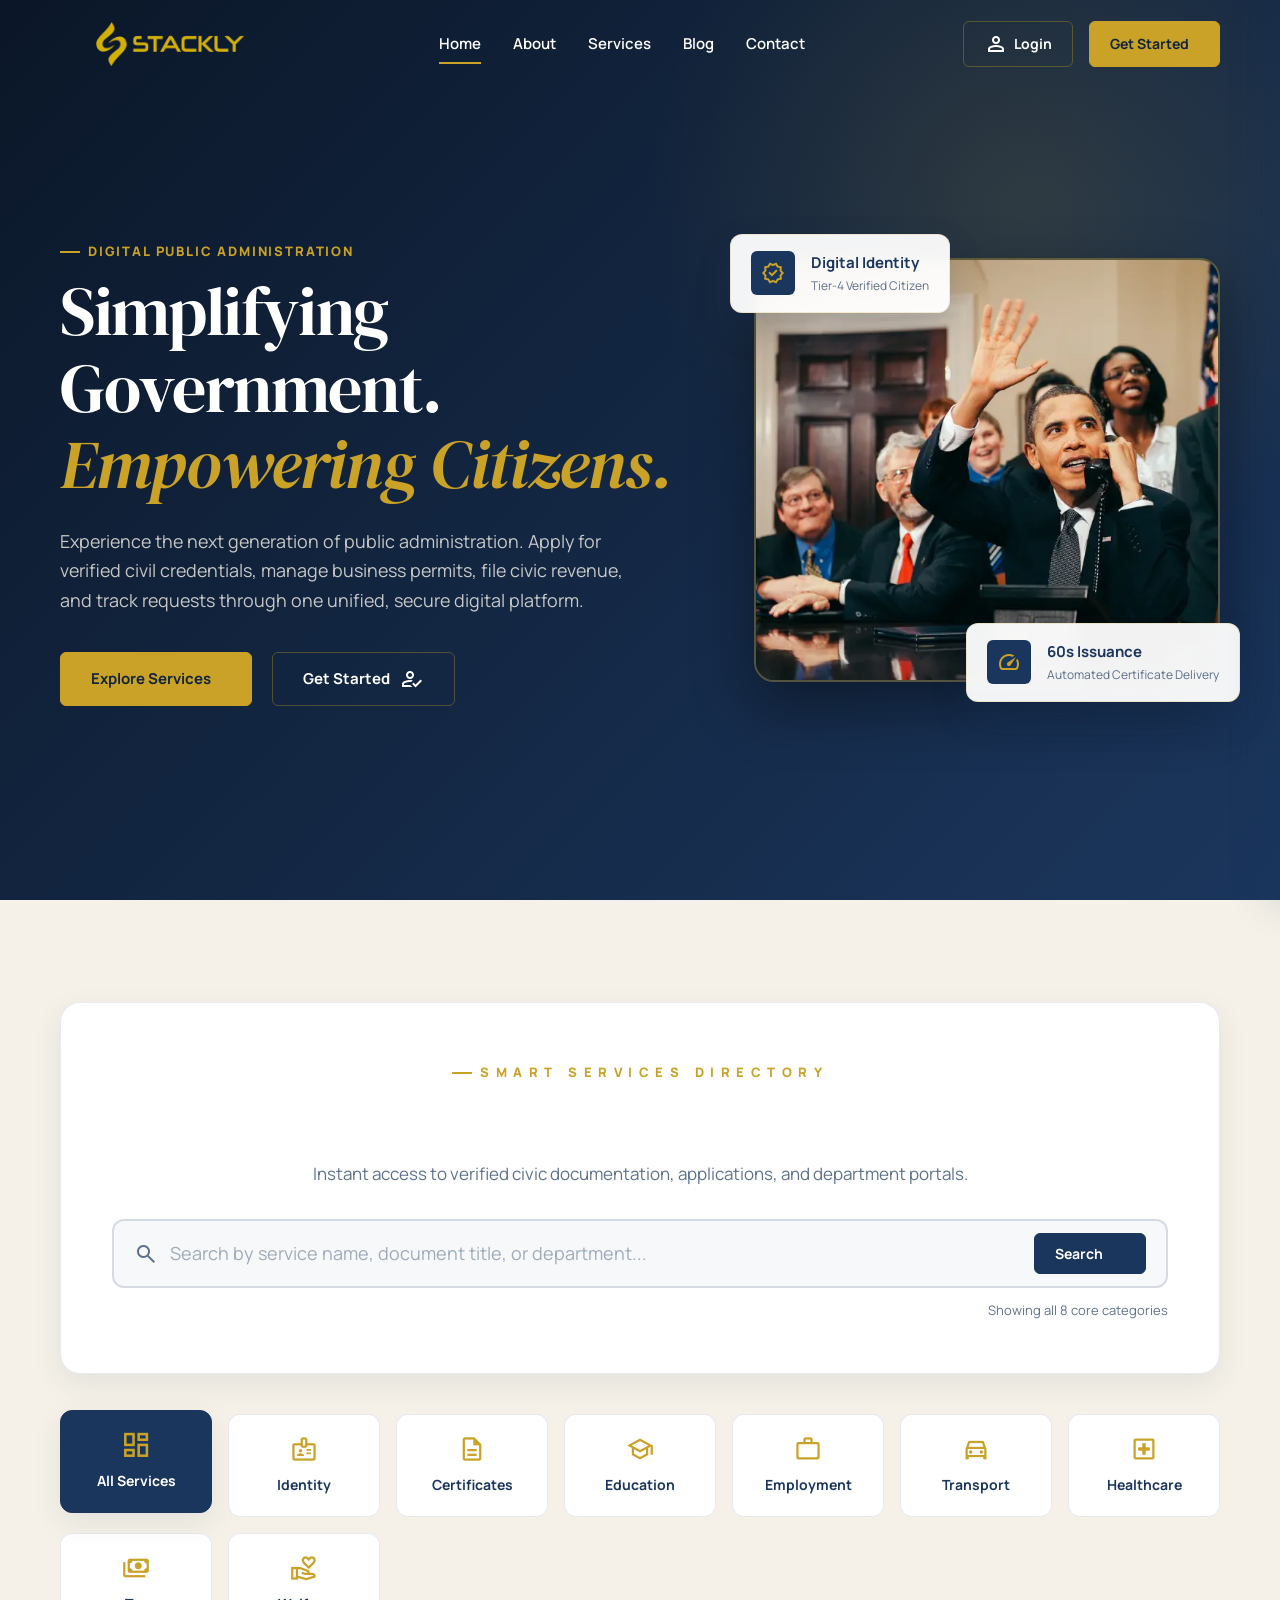
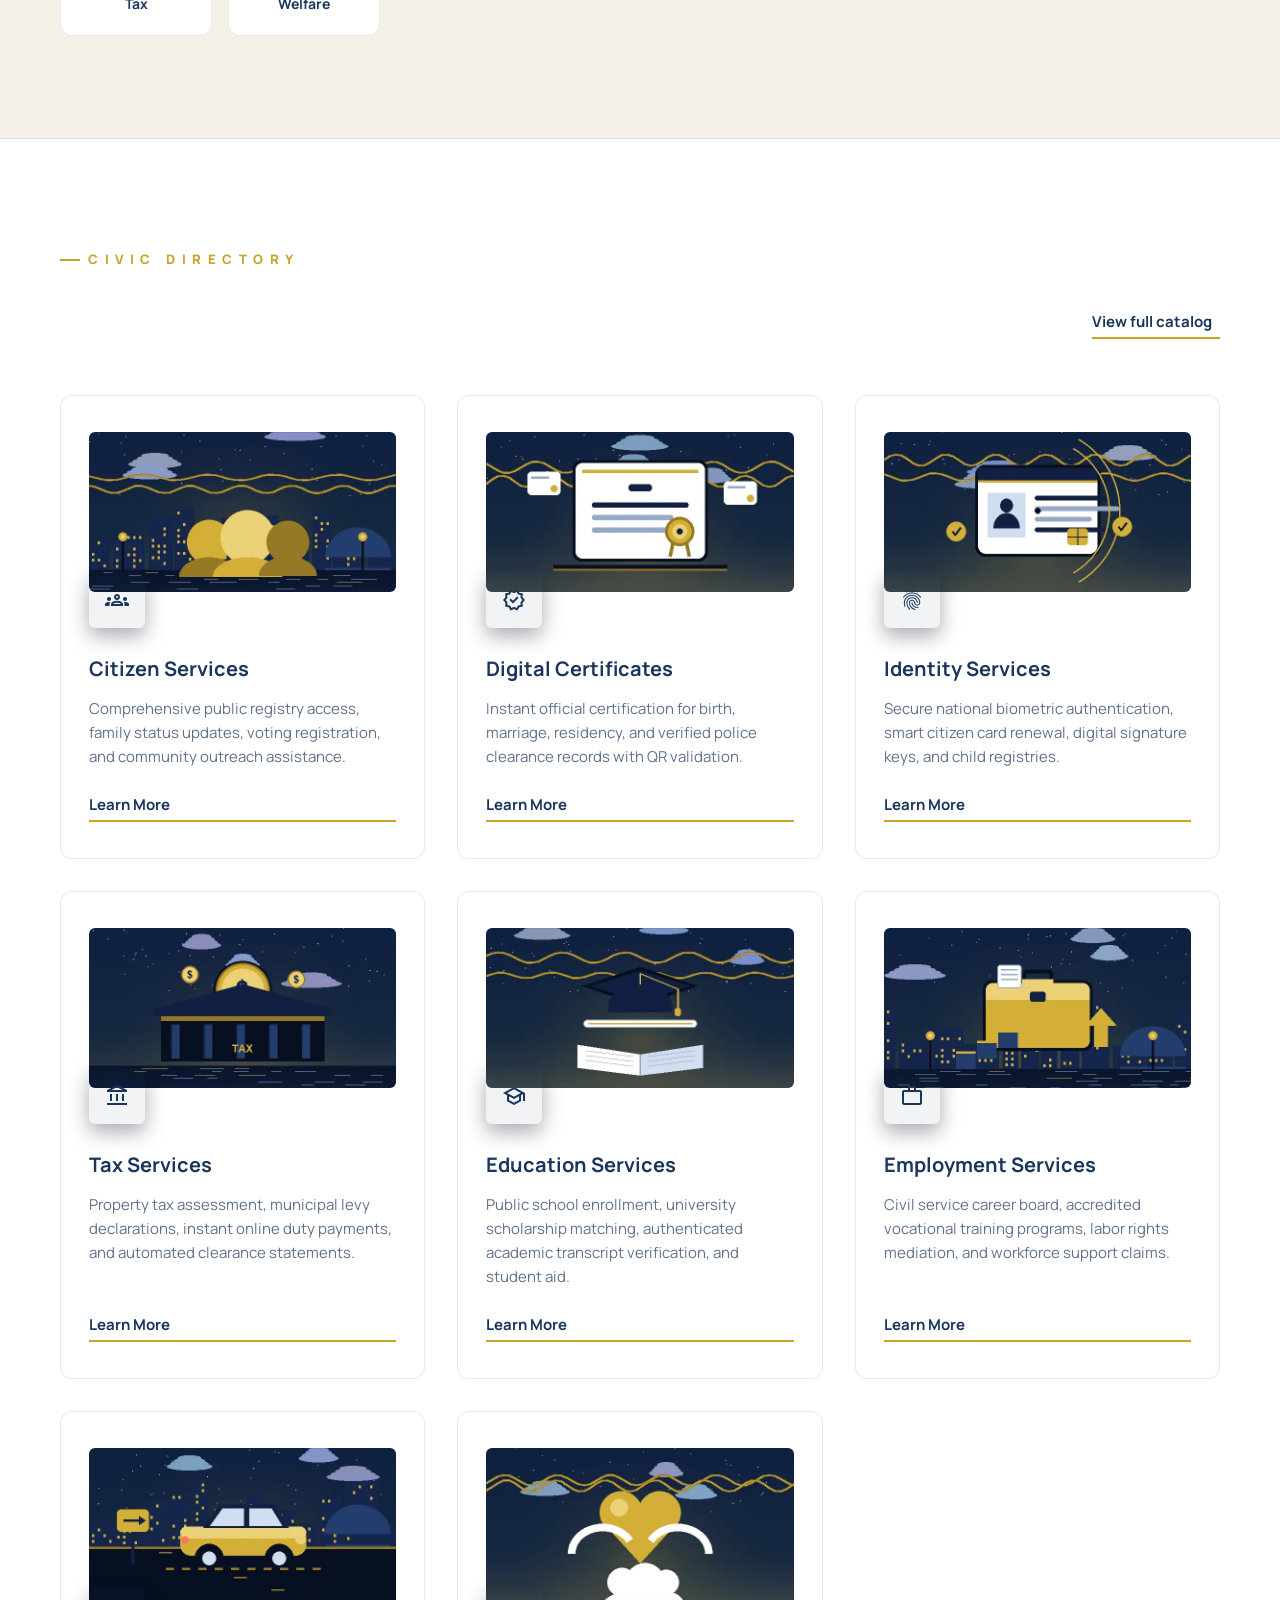
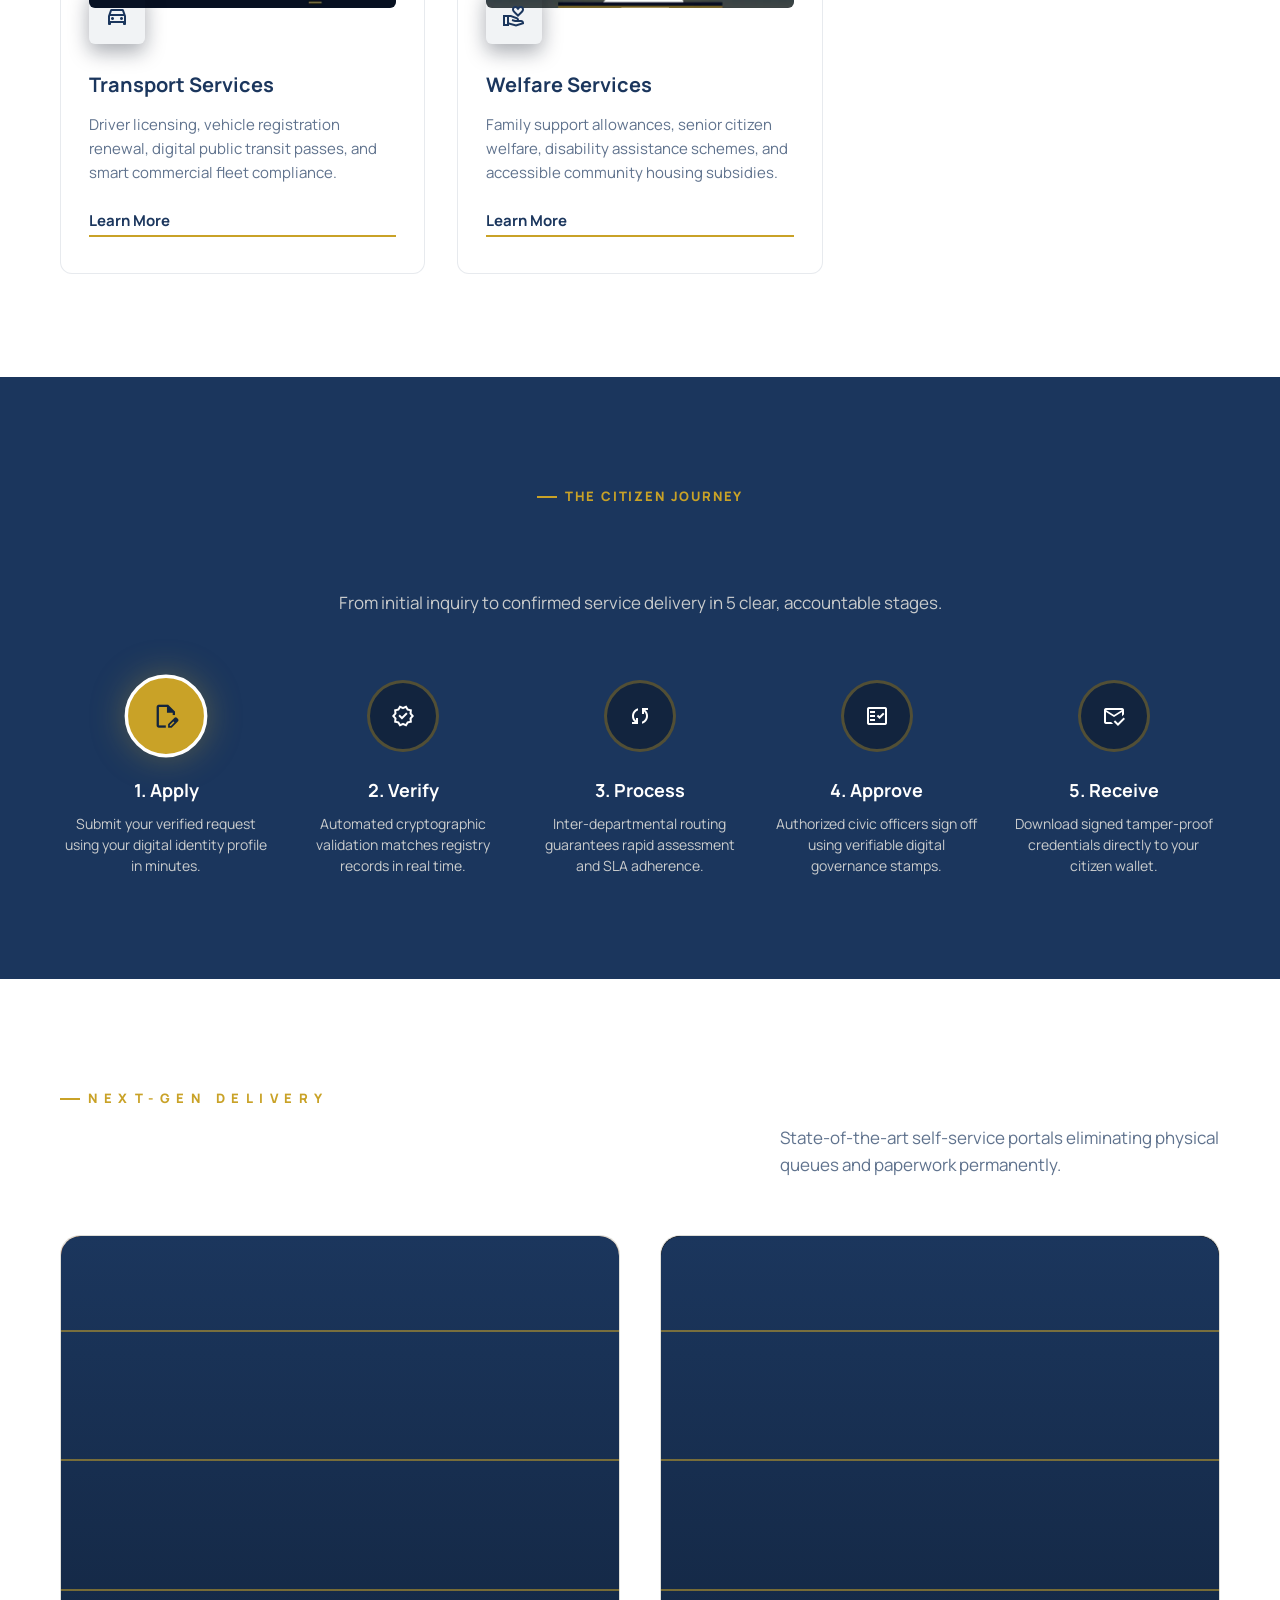
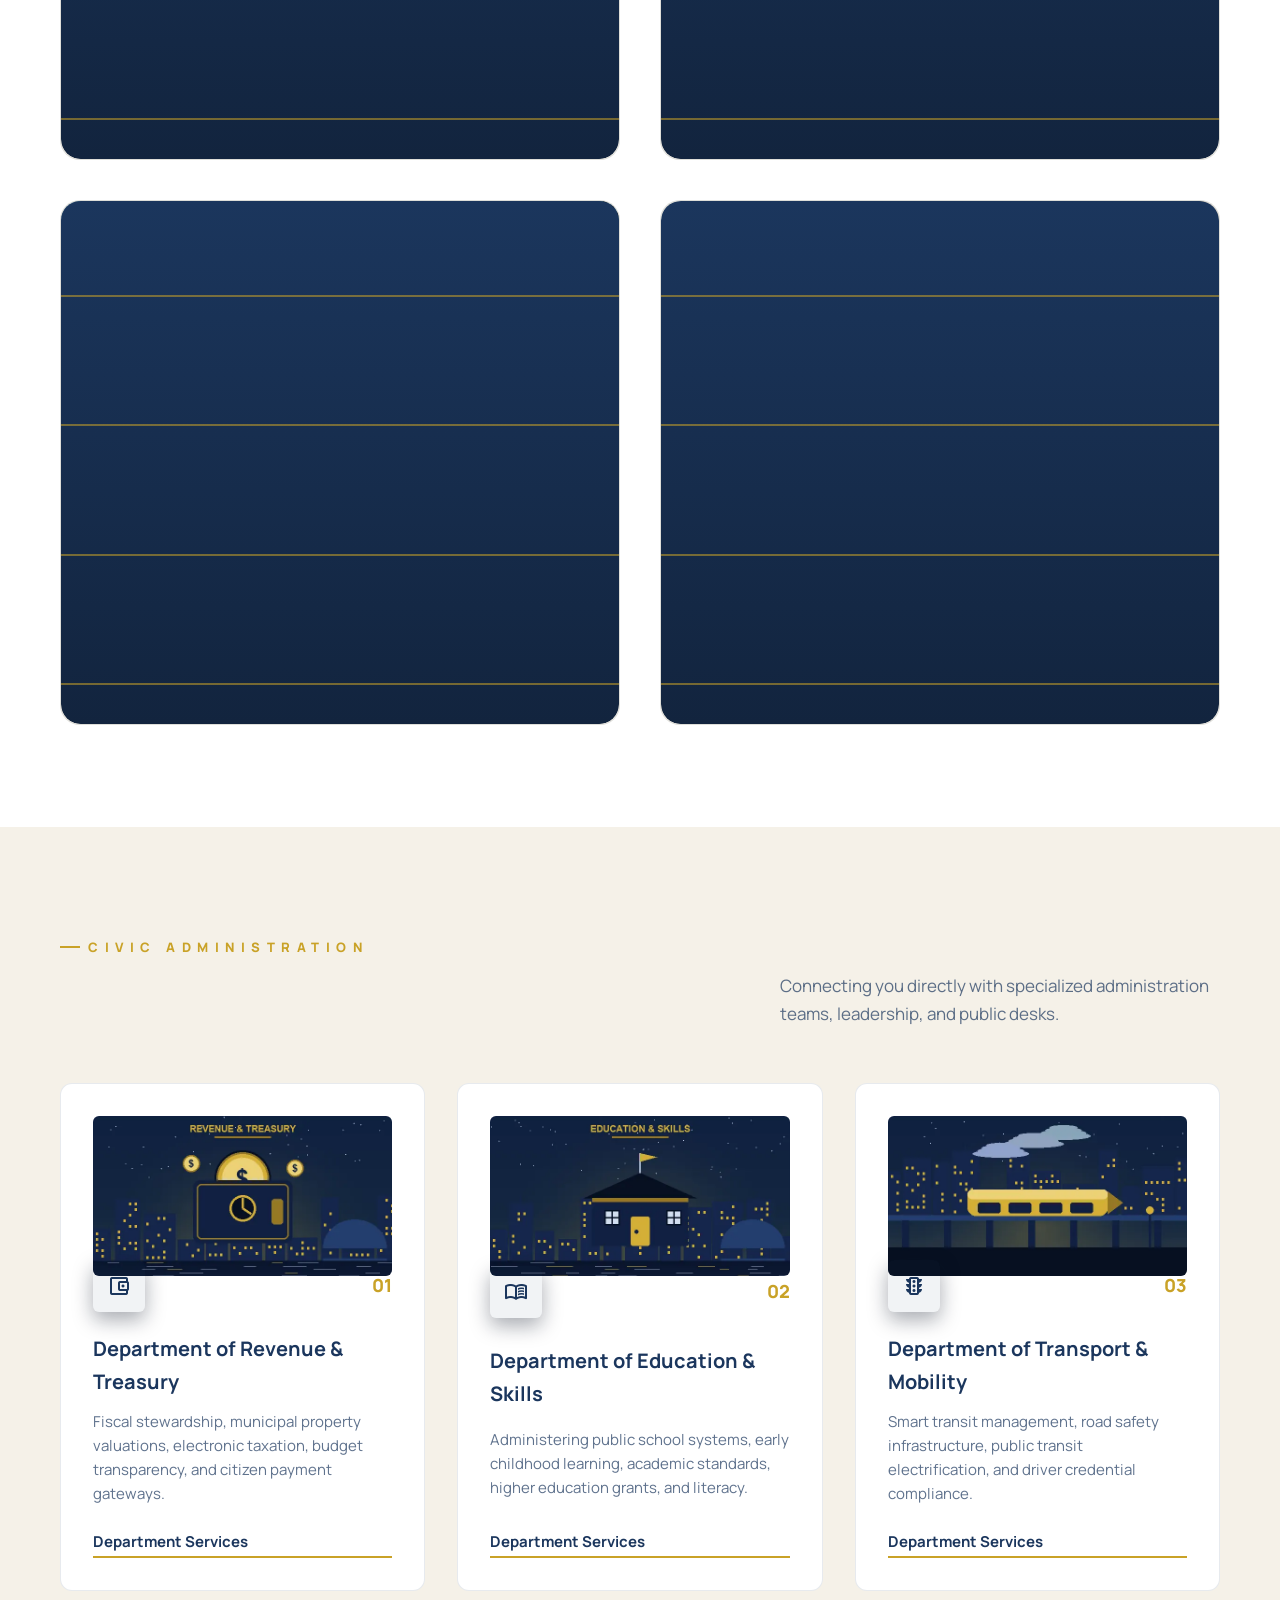
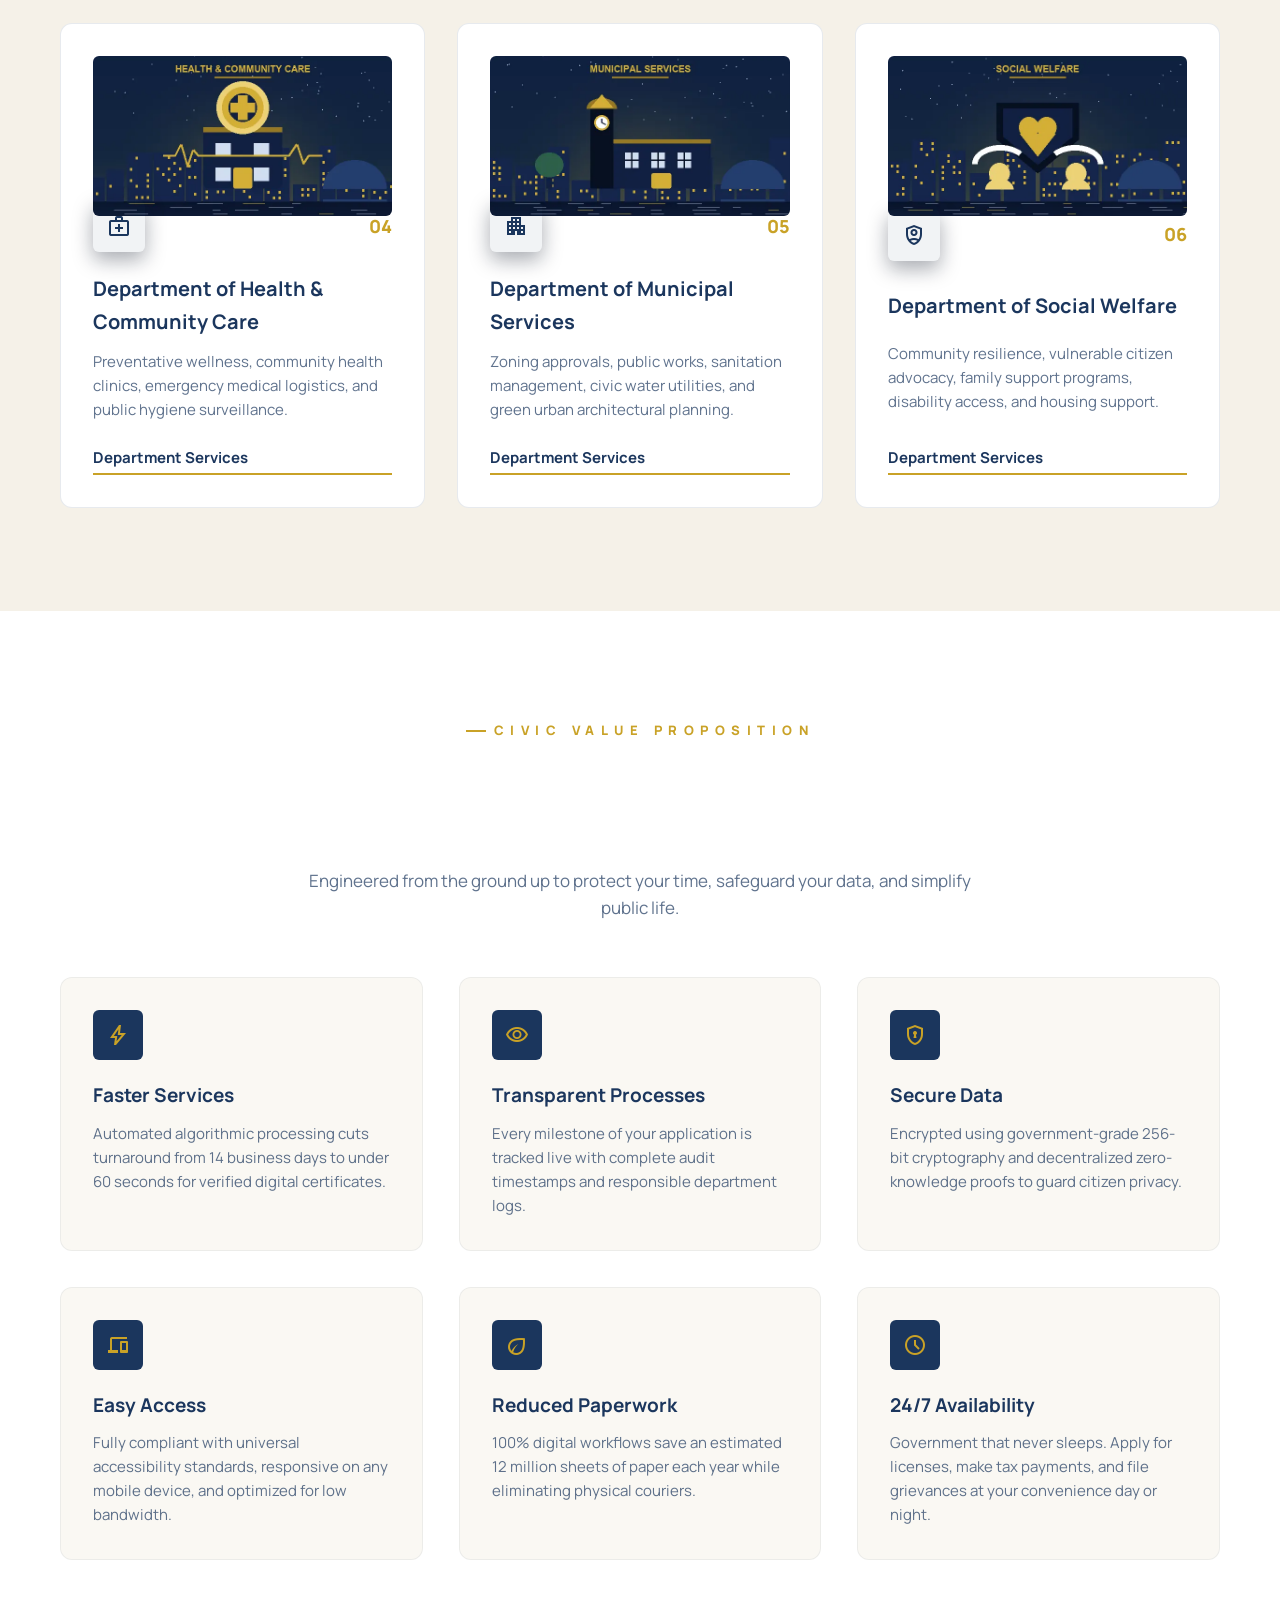
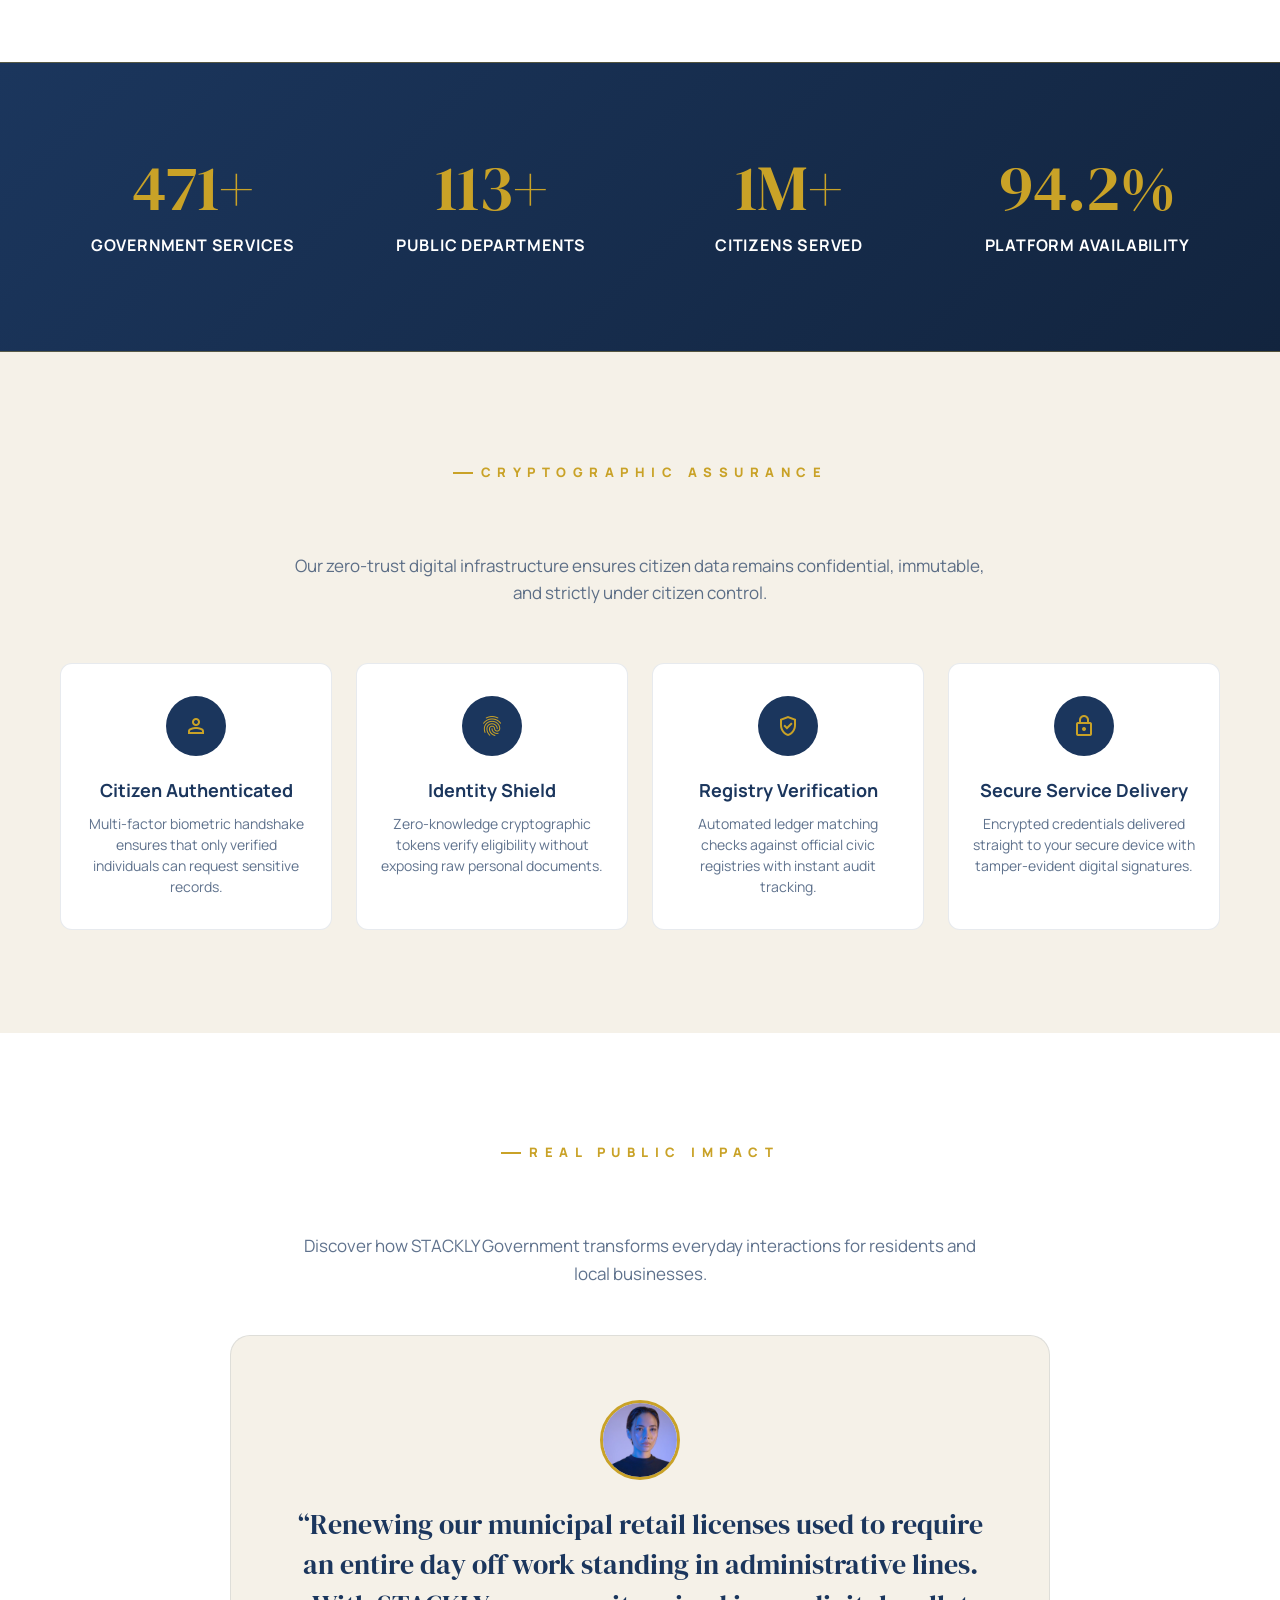
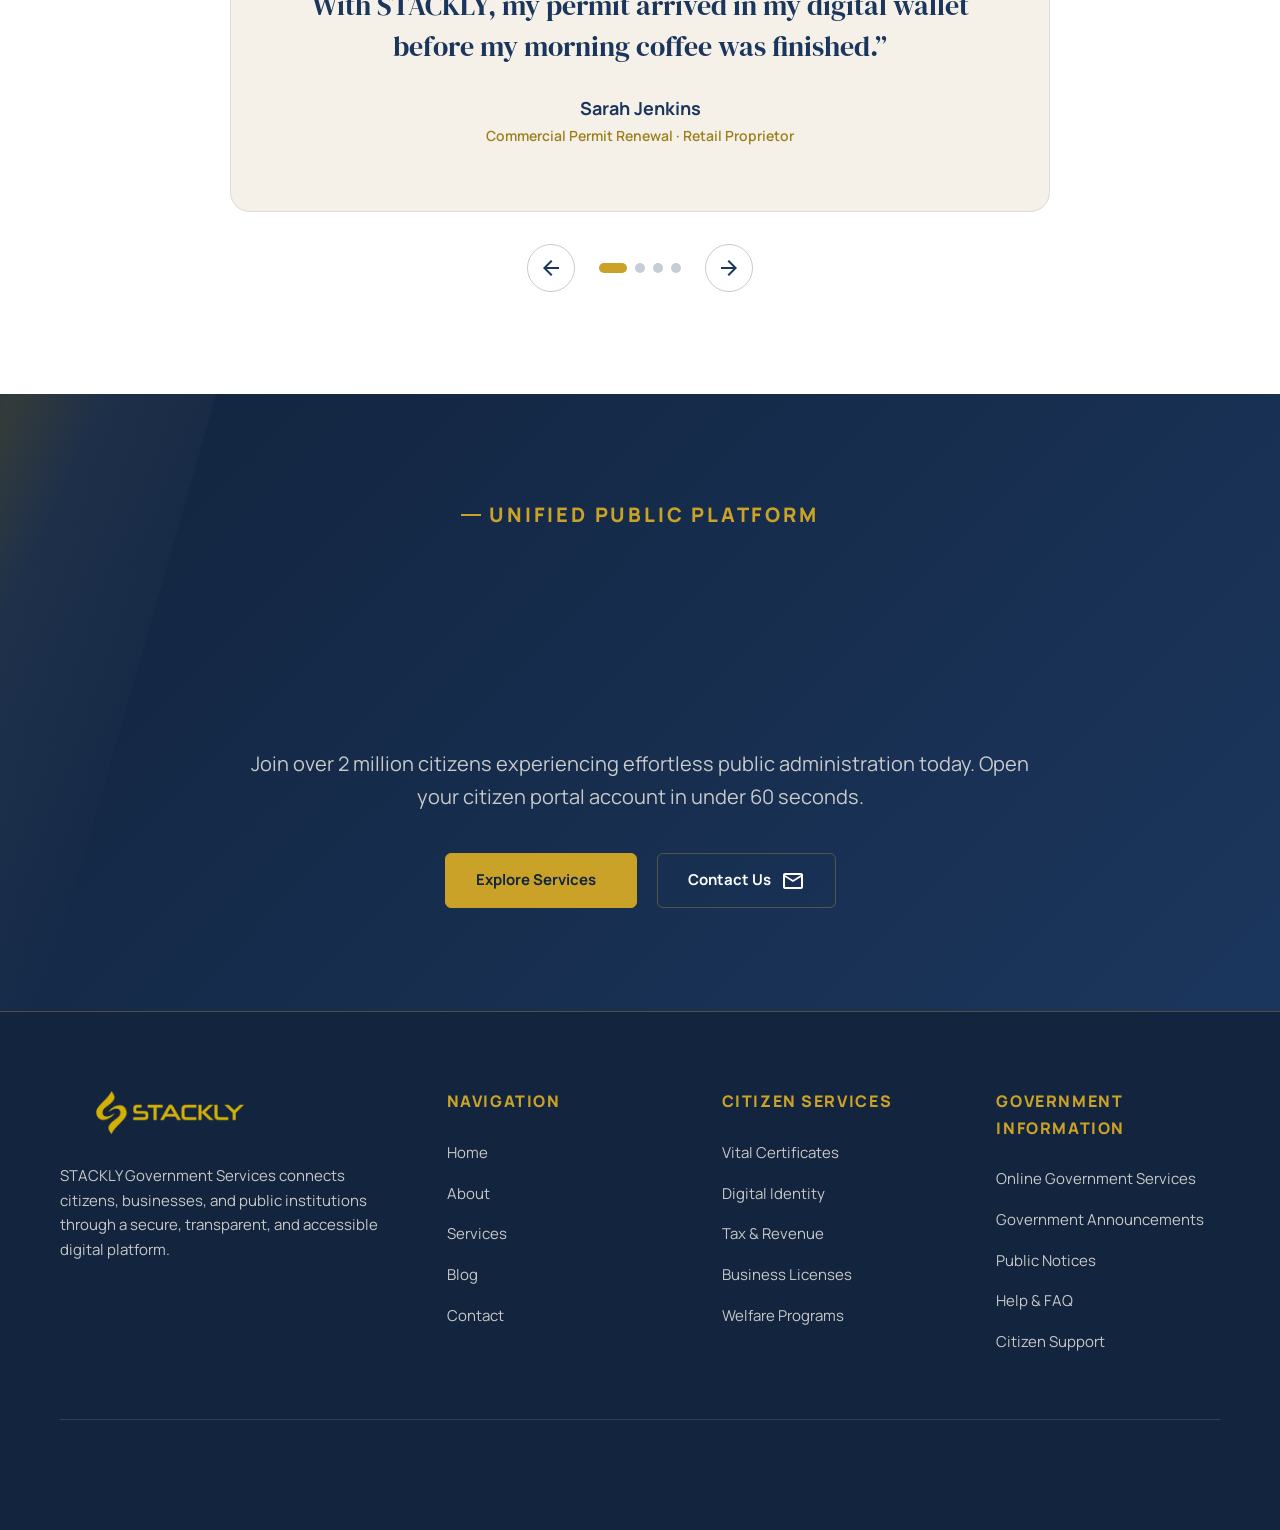
==== commit f6d9447b: "adding images inindex" ====
--- a/index.html
+++ b/index.html
@@ -146,13 +146,39 @@
             <p class="lead-text" style="margin-top: 0.5rem;">Instant access to verified civic documentation, applications, and department portals.</p>
           </div>
 
-          <div class="search-input-wrap">
+          <!-- <div class="search-input-wrap">
             <span class="material-symbols-outlined">search</span>
             <input type="text" id="service-search" placeholder="Search by service name, document title, or department..." autocomplete="off">
             <button class="btn btn-primary" style="padding: 0.5rem 1.25rem; font-size: 0.875rem;">
               Search <span class="material-symbols-outlined"></span>
             </button>
-          </div>
+          </div> -->
+
+          <div class="search-input-wrap">
+  <span class="material-symbols-outlined">search</span>
+
+  <input
+    type="text"
+    id="service-search"
+    placeholder="Search by service name, document title, or department..."
+    autocomplete="off"
+  >
+
+  <button
+    type="button"
+    id="search-btn"
+    class="btn btn-primary"
+    style="padding: 0.5rem 1.25rem; font-size: 0.875rem;"
+  >
+    Search
+    <span class="material-symbols-outlined"></span>
+  </button>
+</div>
+
+<!-- Error message -->
+<div id="search-error" style="color: red; display: none; margin-top: 5px;">
+  Please enter a search term.
+</div>
           <p style="font-size: 0.8125rem; color: var(--primary-70); margin-top: 0.75rem; text-align: right;" data-service-count>Showing all 8 core categories</p>
         </div>
 
@@ -217,6 +243,9 @@
           <!-- 1. Citizen Services -->
           <div class="service-card-3d reveal" data-tilt data-service-card data-category="citizen">
             <div>
+              <div class="service-card-media">
+                <img src="./images/service-card-citizen.webp" alt="Citizens engaging with public community services" width="640" height="420" loading="lazy">
+              </div>
               <div class="service-card-icon">
                 <span class="material-symbols-outlined">groups</span>
               </div>
@@ -229,6 +258,9 @@
           <!-- 2. Digital Certificates -->
           <div class="service-card-3d reveal delay-1" data-tilt data-service-card data-category="certificates">
             <div>
+              <div class="service-card-media">
+                <img src="./images/service-card-certificates.webp" alt="Official digital certificates with certified seal" width="640" height="420" loading="lazy">
+              </div>
               <div class="service-card-icon">
                 <span class="material-symbols-outlined">verified</span>
               </div>
@@ -241,6 +273,9 @@
           <!-- 3. Identity Services -->
           <div class="service-card-3d reveal delay-2" data-tilt data-service-card data-category="identity">
             <div>
+              <div class="service-card-media">
+                <img src="./images/service-card-identity.webp" alt="Secure biometric identity verification" width="640" height="420" loading="lazy">
+              </div>
               <div class="service-card-icon">
                 <span class="material-symbols-outlined">fingerprint</span>
               </div>
@@ -253,6 +288,9 @@
           <!-- 4. Tax Services -->
           <div class="service-card-3d reveal delay-3" data-tilt data-service-card data-category="tax">
             <div>
+              <div class="service-card-media">
+                <img src="./images/service-card-tax.webp" alt="Tax payments and public treasury finance" width="640" height="420" loading="lazy">
+              </div>
               <div class="service-card-icon">
                 <span class="material-symbols-outlined">account_balance</span>
               </div>
@@ -265,6 +303,9 @@
           <!-- 5. Education Services -->
           <div class="service-card-3d reveal" data-tilt data-service-card data-category="education">
             <div>
+              <div class="service-card-media">
+                <img src="./images/service-card-education.webp" alt="Graduation cap and open book for public education services" width="640" height="420" loading="lazy">
+              </div>
               <div class="service-card-icon">
                 <span class="material-symbols-outlined">school</span>
               </div>
@@ -277,6 +318,9 @@
           <!-- 6. Employment Services -->
           <div class="service-card-3d reveal delay-1" data-tilt data-service-card data-category="employment">
             <div>
+              <div class="service-card-media">
+                <img src="./images/service-card-employment.webp" alt="Professional briefcase for employment and career services" width="640" height="420" loading="lazy">
+              </div>
               <div class="service-card-icon">
                 <span class="material-symbols-outlined">work</span>
               </div>
@@ -289,6 +333,9 @@
           <!-- 7. Transport Services -->
           <div class="service-card-3d reveal delay-2" data-tilt data-service-card data-category="transport">
             <div>
+              <div class="service-card-media">
+                <img src="./images/service-card-transport.webp" alt="City car on smart transport infrastructure" width="640" height="420" loading="lazy">
+              </div>
               <div class="service-card-icon">
                 <span class="material-symbols-outlined">directions_car</span>
               </div>
@@ -301,6 +348,9 @@
           <!-- 8. Welfare Services -->
           <div class="service-card-3d reveal delay-3" data-tilt data-service-card data-category="welfare">
             <div>
+              <div class="service-card-media">
+                <img src="./images/service-card-welfare.webp" alt="Hands holding a heart for community welfare support" width="640" height="420" loading="lazy">
+              </div>
               <div class="service-card-icon">
                 <span class="material-symbols-outlined">volunteer_activism</span>
               </div>
@@ -479,6 +529,9 @@
         <div class="departments-grid-6">
           <!-- 1. Revenue -->
           <div class="department-card reveal">
+            <div class="dept-media">
+              <img src="./images/dept-revenue.webp" alt="Treasury safe and coins for the Department of Revenue" width="640" height="420" loading="lazy">
+            </div>
             <div class="dept-header">
               <div class="dept-icon">
                 <span class="material-symbols-outlined">account_balance_wallet</span>
@@ -492,6 +545,9 @@
 
           <!-- 2. Education -->
           <div class="department-card reveal delay-1">
+            <div class="dept-media">
+              <img src="./images/dept-education.webp" alt="Schoolhouse with flag for the Department of Education and Skills" width="640" height="420" loading="lazy">
+            </div>
             <div class="dept-header">
               <div class="dept-icon">
                 <span class="material-symbols-outlined">menu_book</span>
@@ -503,8 +559,11 @@
             <a href="services.html#education" class="btn-icon-link">Department Services <span class="material-symbols-outlined"></span></a>
           </div>
 
-          <!-- 3. Transport -->
+          <!-- 3. Transport dept -->
           <div class="department-card reveal delay-2">
+            <div class="dept-media">
+              <img src="./images/dept-transport.webp" alt="Elevated monorail for the Department of Transport and Mobility" width="640" height="420" loading="lazy">
+            </div>
             <div class="dept-header">
               <div class="dept-icon">
                 <span class="material-symbols-outlined">traffic</span>
@@ -518,6 +577,9 @@
 
           <!-- 4. Health -->
           <div class="department-card reveal">
+            <div class="dept-media">
+              <img src="./images/dept-health.webp" alt="Medical cross building for the Department of Health and Community Care" width="640" height="420" loading="lazy">
+            </div>
             <div class="dept-header">
               <div class="dept-icon">
                 <span class="material-symbols-outlined">medical_services</span>
@@ -531,6 +593,9 @@
 
           <!-- 5. Municipal Services -->
           <div class="department-card reveal delay-1">
+            <div class="dept-media">
+              <img src="./images/dept-municipal.webp" alt="City hall with clock tower for the Department of Municipal Services" width="640" height="420" loading="lazy">
+            </div>
             <div class="dept-header">
               <div class="dept-icon">
                 <span class="material-symbols-outlined">apartment</span>
@@ -544,6 +609,9 @@
 
           <!-- 6. Social Welfare -->
           <div class="department-card reveal delay-2">
+            <div class="dept-media">
+              <img src="./images/dept-welfare.webp" alt="Protective shield with heart for the Department of Social Welfare" width="640" height="420" loading="lazy">
+            </div>
             <div class="dept-header">
               <div class="dept-icon">
                 <span class="material-symbols-outlined">shield_person</span>
@@ -787,7 +855,7 @@
             </button>
             <div class="carousel-dots" data-carousel-dots></div>
             <button class="carousel-btn" data-carousel-next aria-label="Next citizen story">
-              <span class="material-symbols-outlined"></span>
+               <span class="material-symbols-outlined">arrow_forward</span>
             </button>
           </div>
         </div>
--- a/css/style.css
+++ b/css/style.css
@@ -407,6 +407,13 @@
   max-width: 220px;
   object-fit: contain;
   display: block;
+   filter: brightness(0) saturate(100%)
+            invert(70%)
+            sepia(75%)
+            saturate(900%)
+            hue-rotate(5deg)
+            brightness(90%)
+            contrast(95%);
 }
 
 /* Desktop Navigation */
@@ -903,6 +910,58 @@
   color: var(--primary-70);
   line-height: 1.6;
   margin-bottom: 1.5rem;
+}
+
+/* Card media — Core Services & Departments illustrations */
+.service-card-media,
+.dept-media {
+  position: relative;
+  height: 160px;
+  border-radius: var(--radius-sm);
+  overflow: hidden;
+  margin-bottom: 1.5rem;
+}
+
+.service-card-media img,
+.dept-media img {
+  width: 100%;
+  height: 100%;
+  object-fit: cover;
+  display: block;
+  transition: transform var(--transition-slow);
+}
+
+.service-card-3d:hover .service-card-media img,
+.department-card:hover .dept-media img {
+  transform: scale(1.06);
+}
+
+.service-card-media::after,
+.dept-media::after {
+  content: '';
+  position: absolute;
+  inset: 0;
+  border: 1px solid rgba(16, 32, 64, 0.08);
+  border-radius: inherit;
+  pointer-events: none;
+}
+
+/* Floating icon overlap: icon sits half over the illustration */
+.service-card-3d .service-card-icon {
+  position: relative;
+  z-index: 2;
+  margin-top: -2.75rem;
+  box-shadow: 0 8px 20px rgba(8, 16, 34, 0.35);
+}
+
+.department-card .dept-header {
+  position: relative;
+  z-index: 2;
+  margin-top: -2.5rem;
+}
+
+.department-card .dept-icon {
+  box-shadow: 0 8px 20px rgba(8, 16, 34, 0.35);
 }
 
 /* SECTION 4: HOW DIGITAL GOVERNMENT WORKS */
@@ -1663,7 +1722,7 @@
 .field-error {
   font-size: 0.8125rem;
   font-weight: 600;
-  color: var(--primary);
+  color: red;
   margin-top: 0.375rem;
   display: none;
 }
@@ -2912,6 +2971,19 @@
   }
 
   /* Media blocks scale down */
+  .service-card-media,
+  .dept-media {
+    height: 150px;
+  }
+
+  .service-card-3d .service-card-icon {
+    margin-top: -2.25rem;
+  }
+
+  .department-card .dept-header {
+    margin-top: -2.25rem;
+  }
+
   .hero-image-card img {
     height: 320px;
   }
@@ -3126,3 +3198,9 @@
     height: 44px;
   }
 }
+
+
+
+service-search.error {
+    border: 1px solid red;
+  }
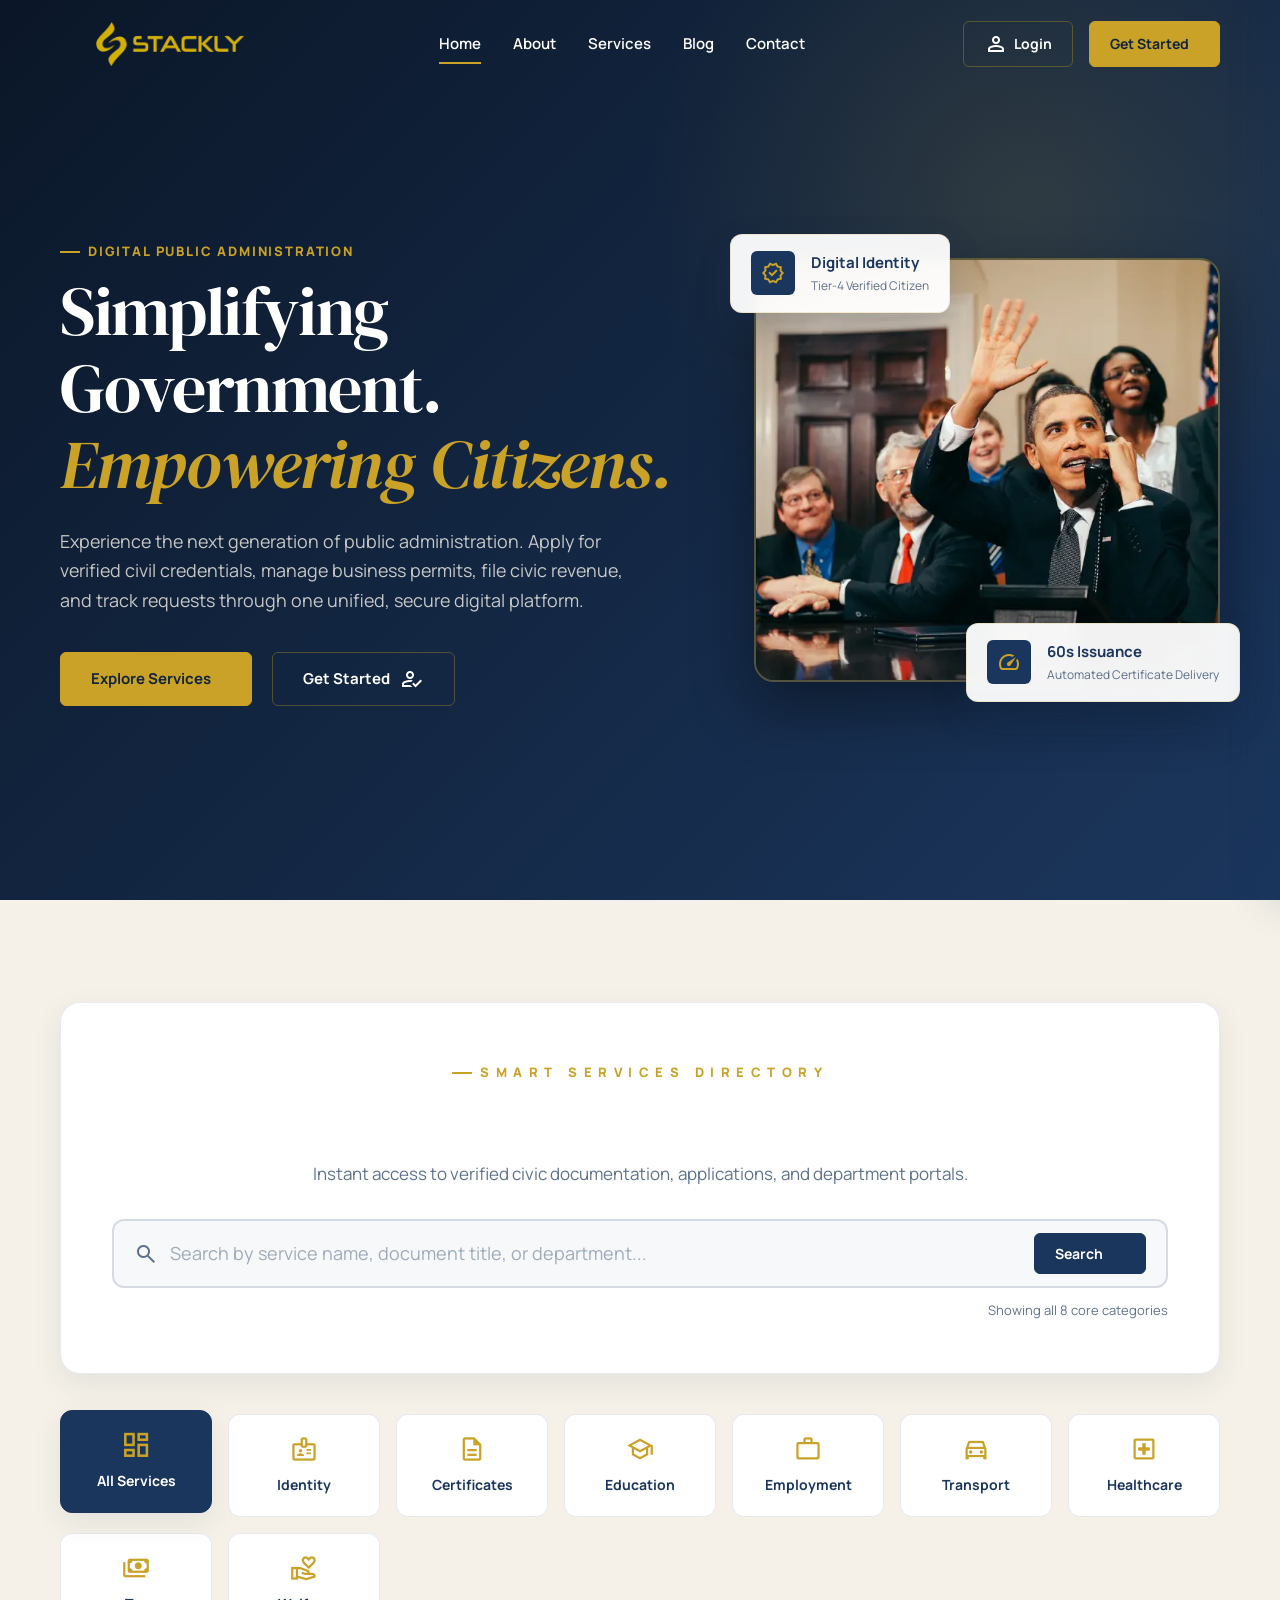
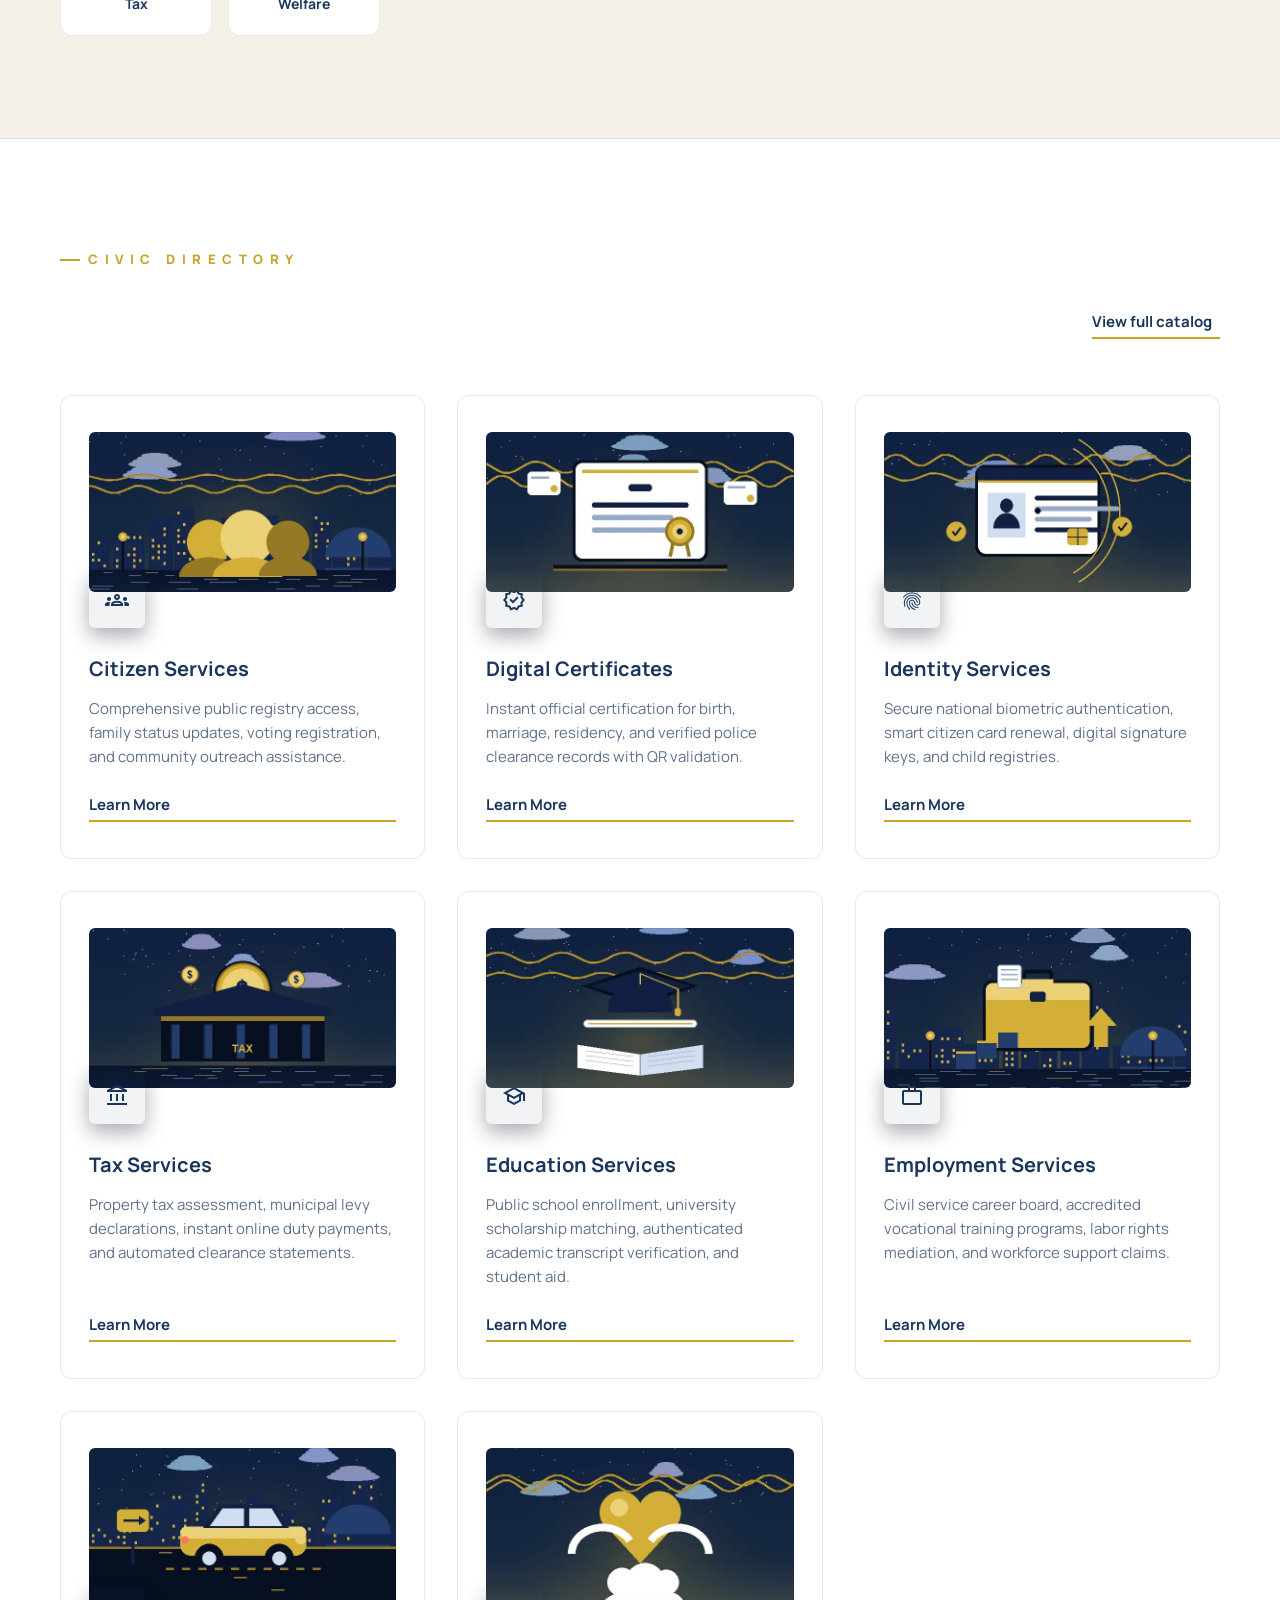
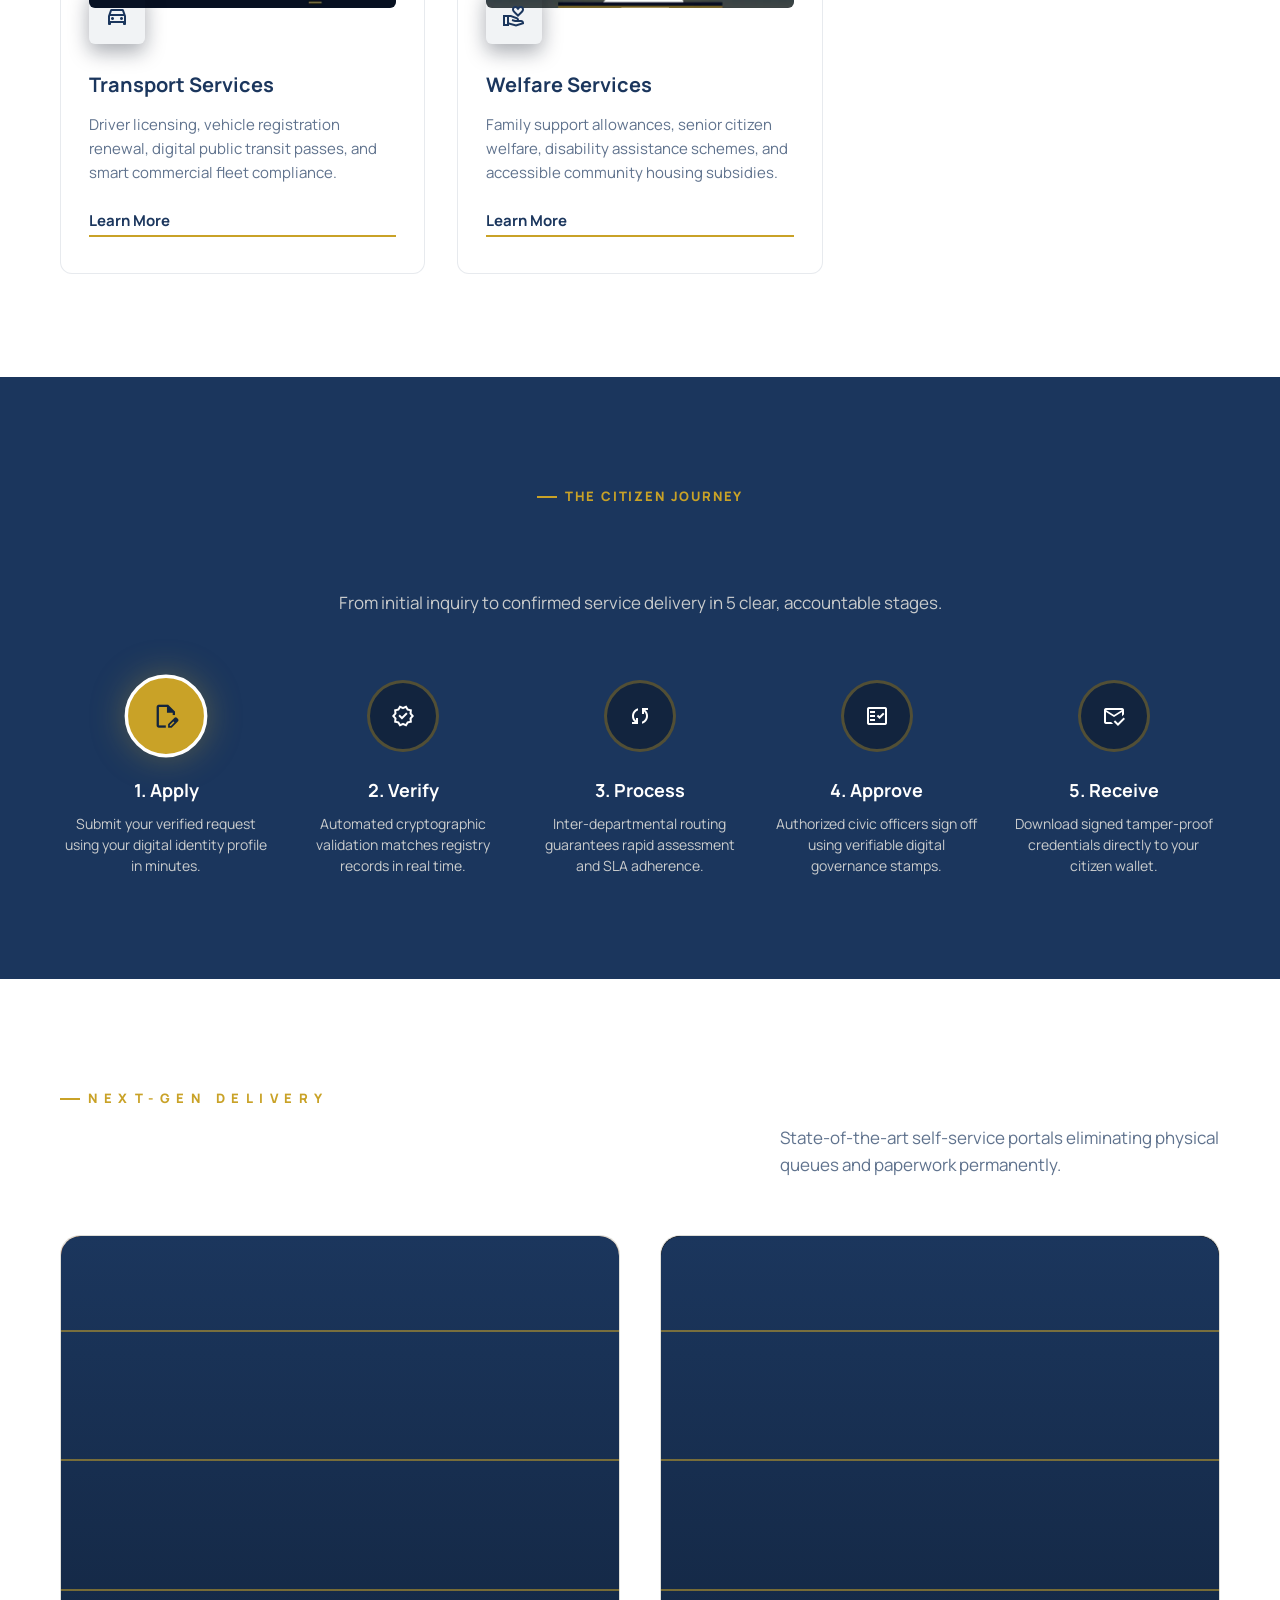
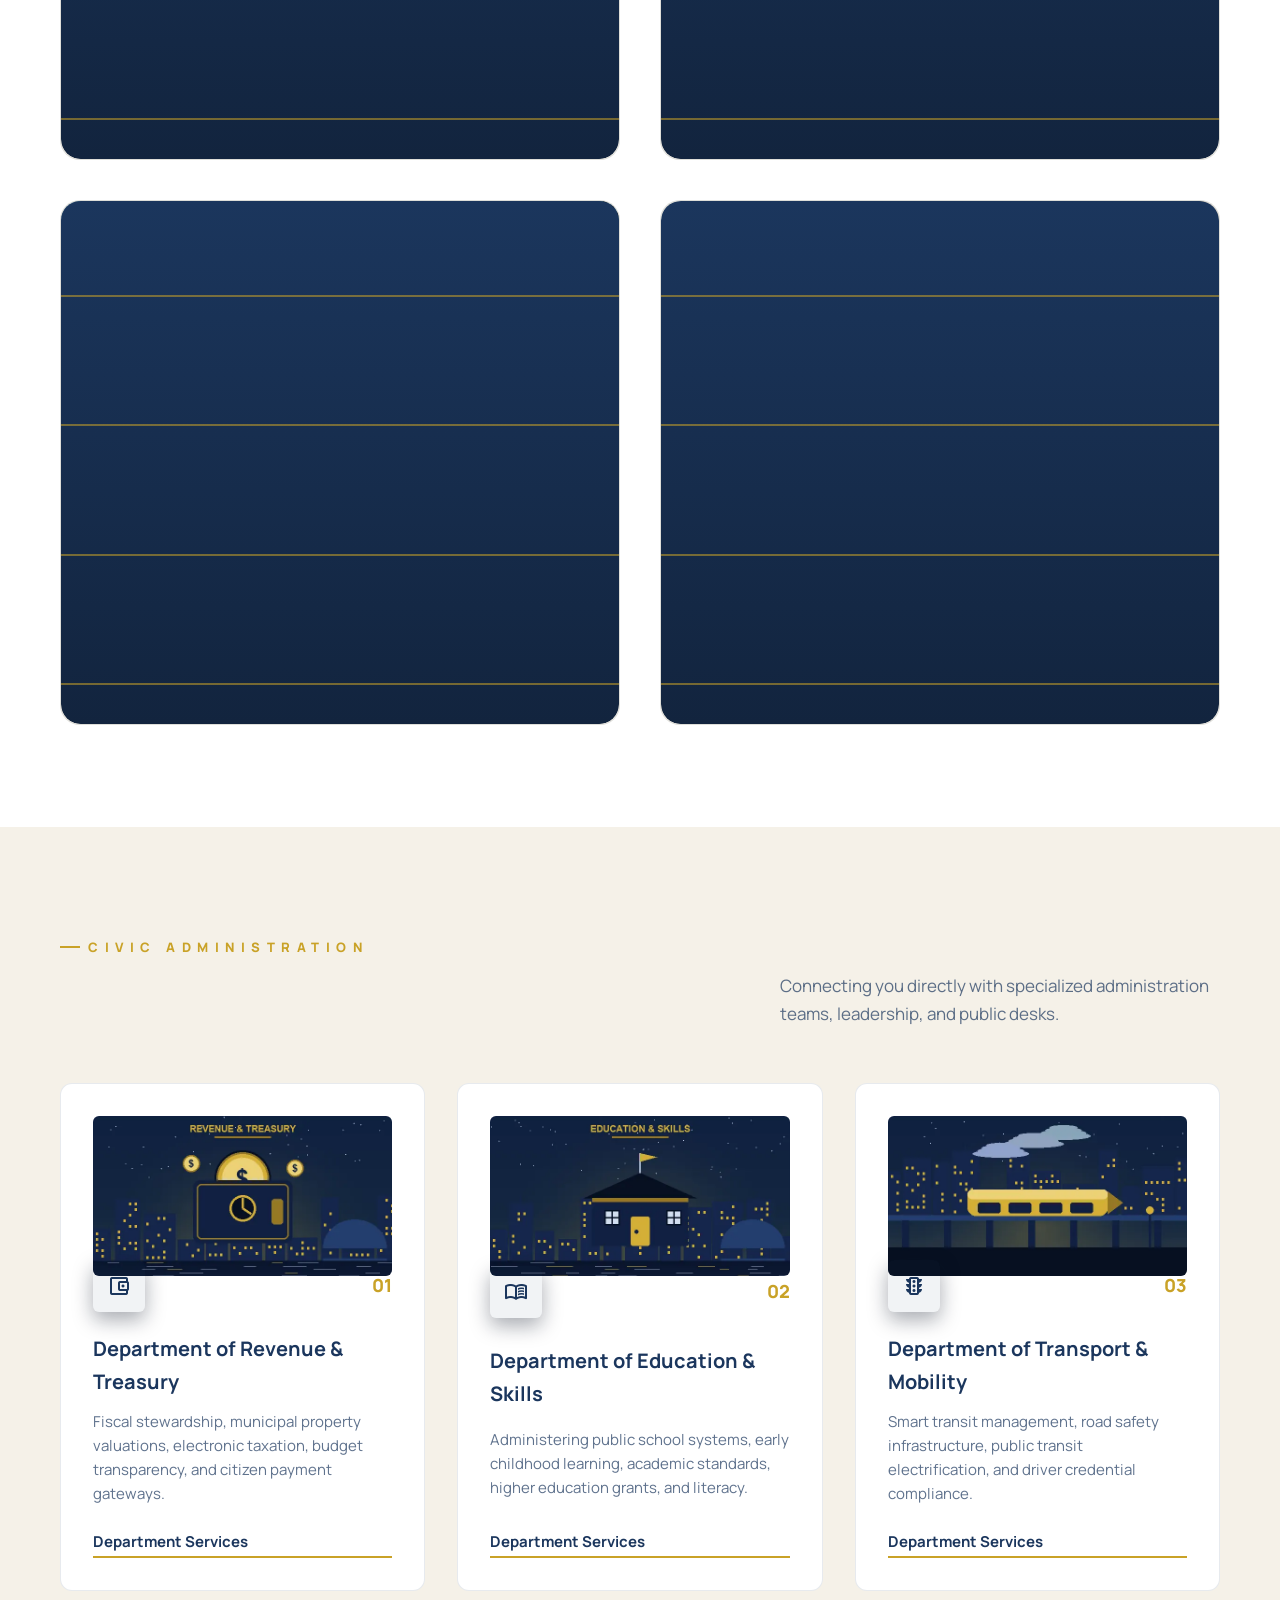
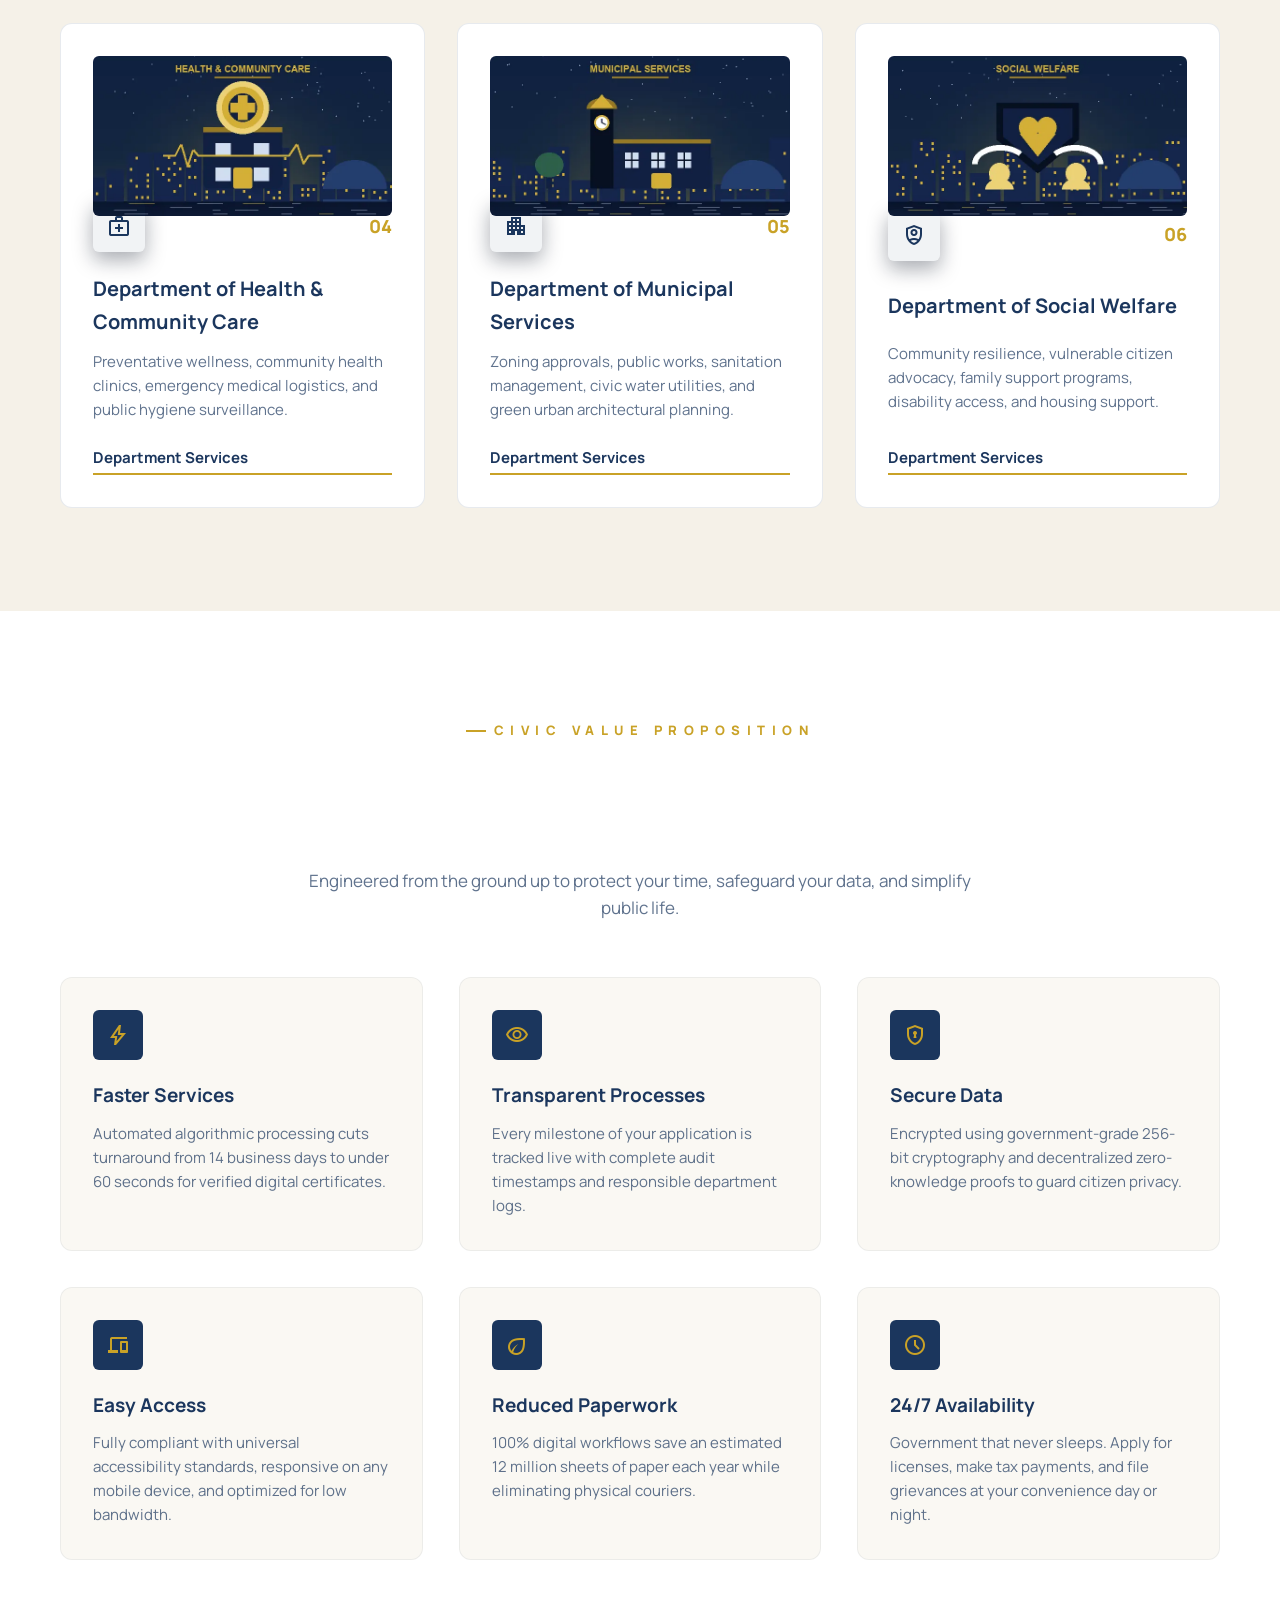
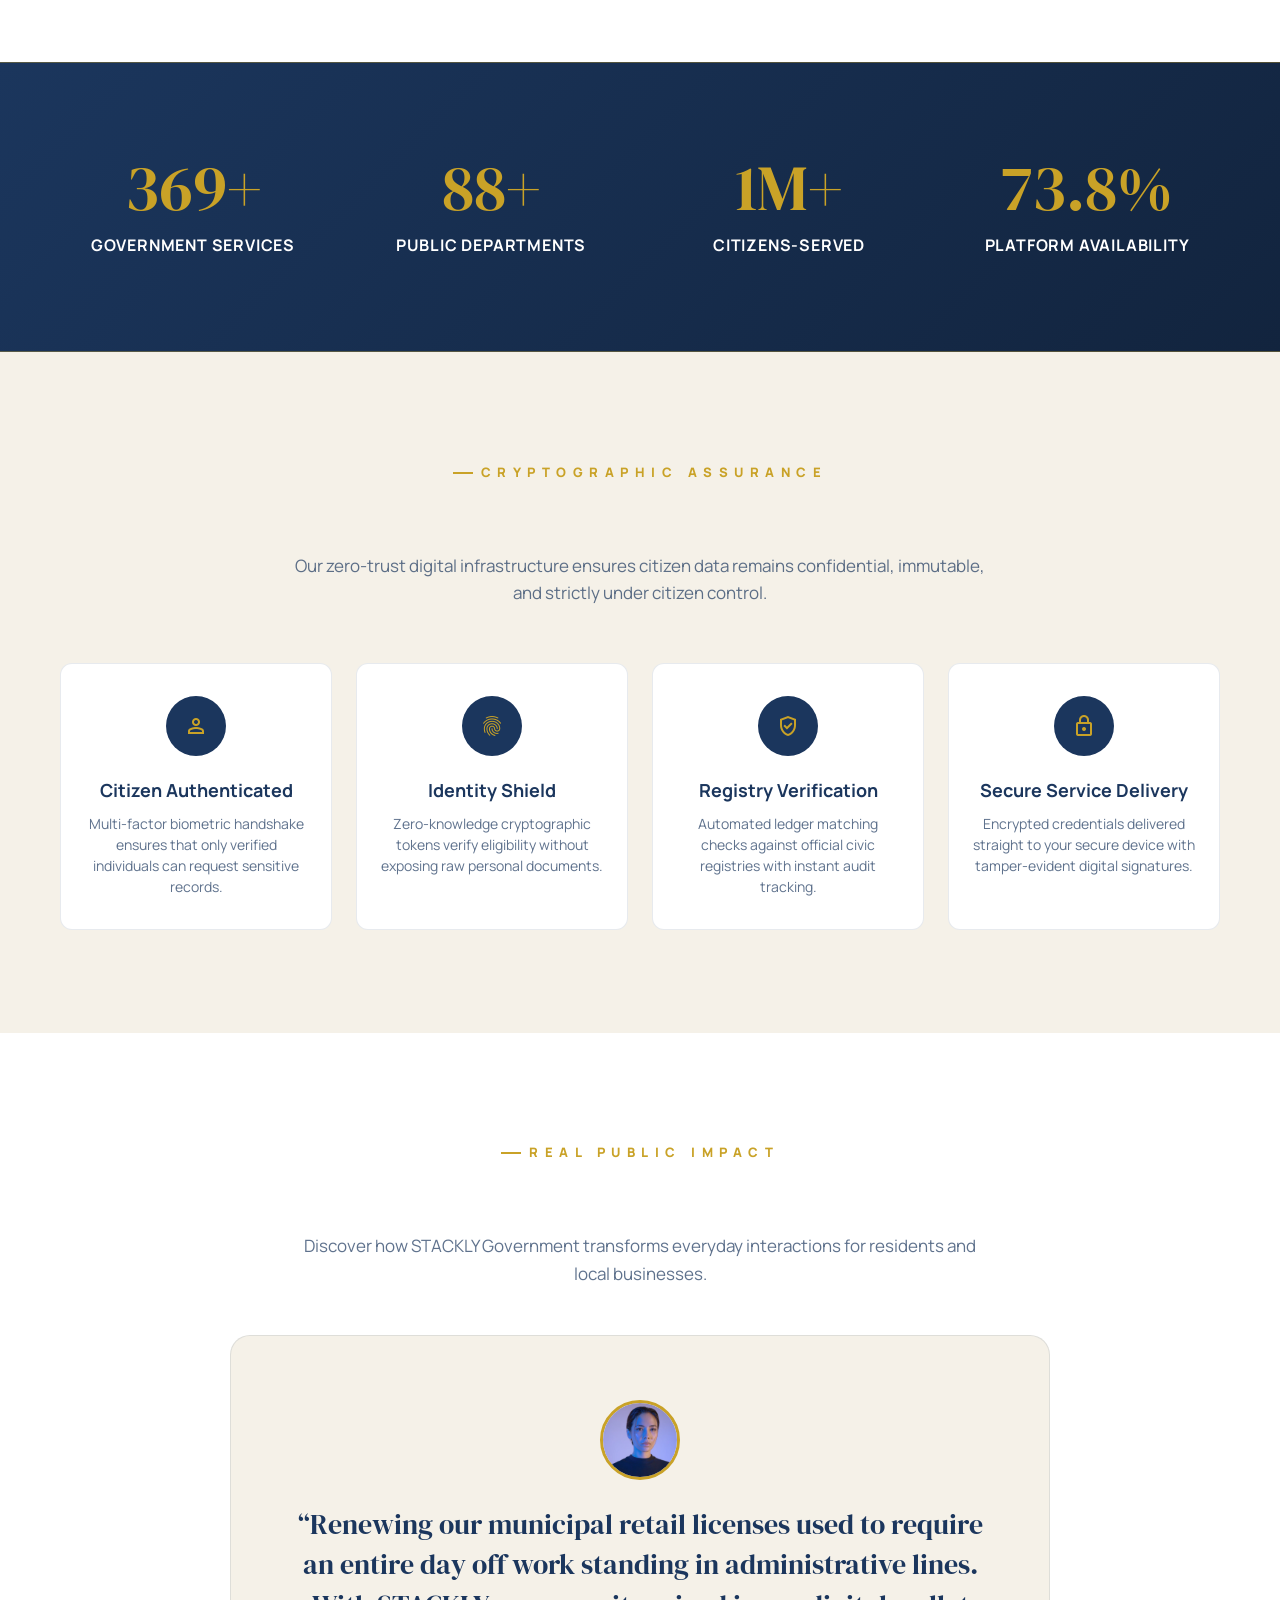
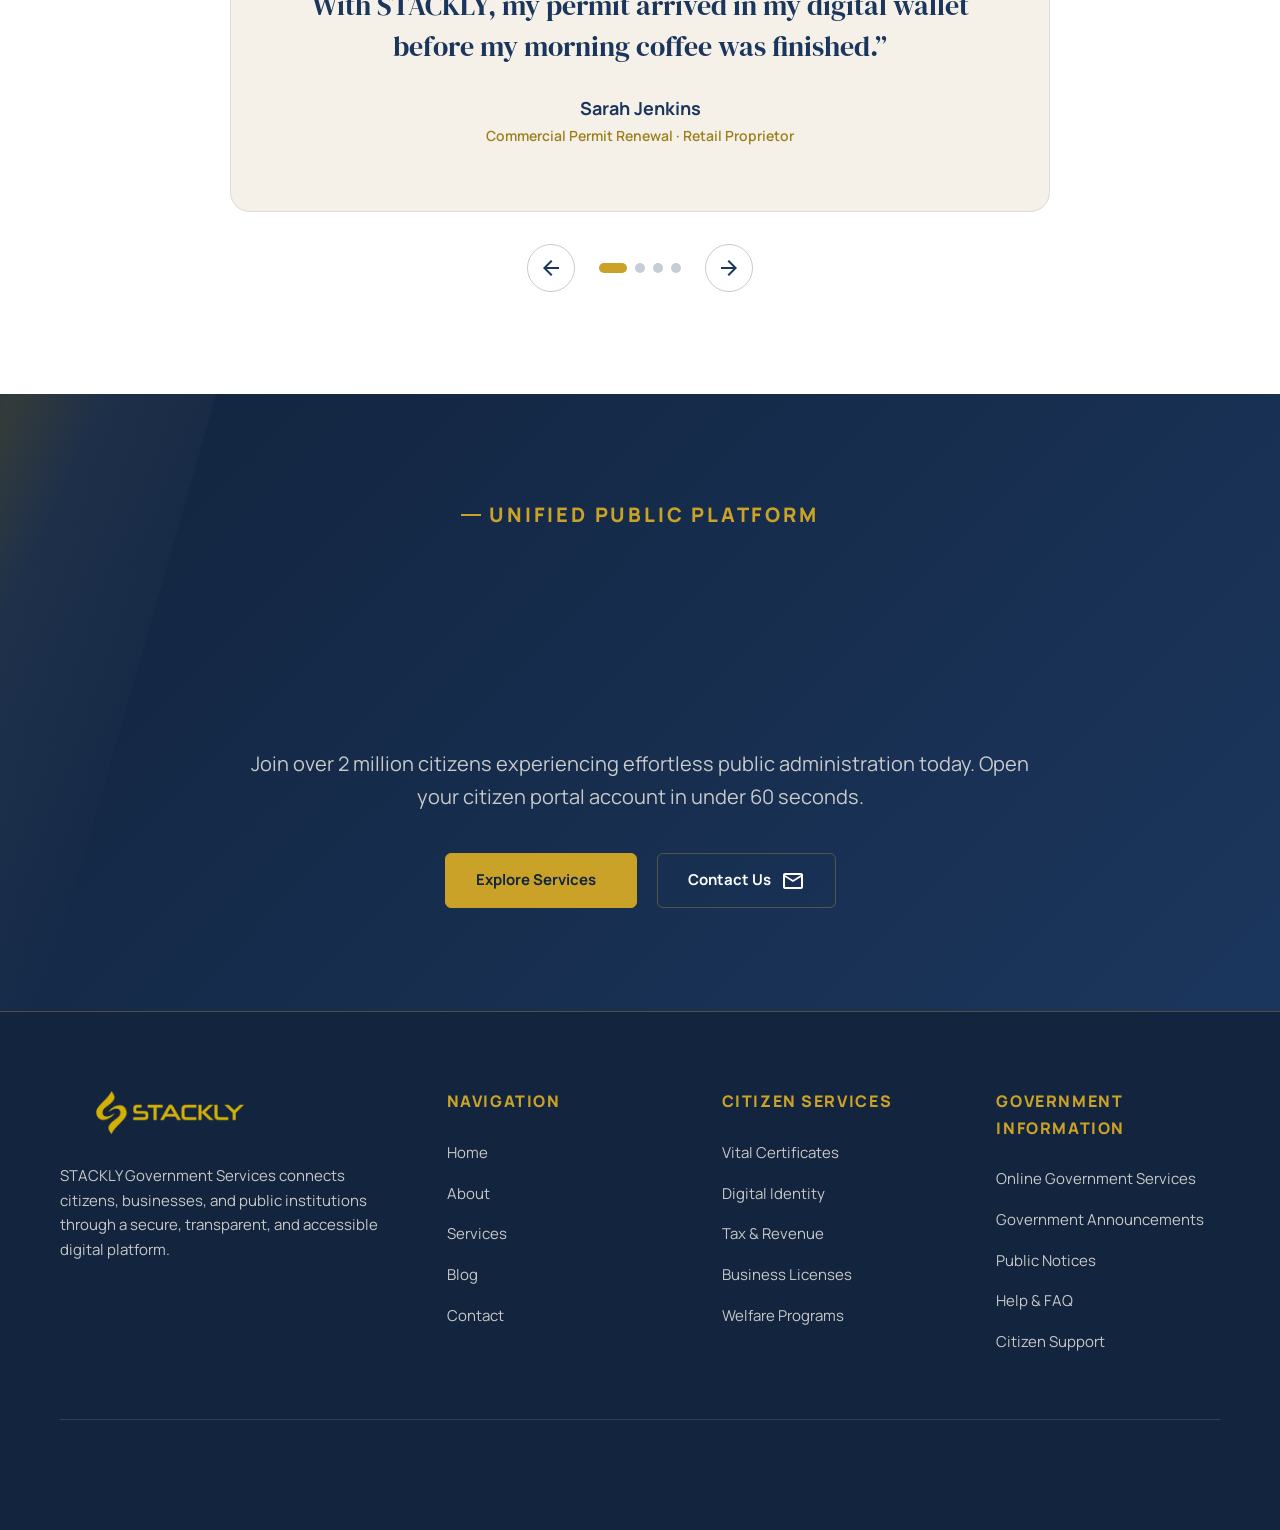
==== commit 63524256: "added 404" ====
--- a/index.html
+++ b/index.html
@@ -252,7 +252,7 @@
               <h3>Citizen Services</h3>
               <p>Comprehensive public registry access, family status updates, voting registration, and community outreach assistance.</p>
             </div>
-            <a href="services.html#citizen" class="btn-icon-link">Learn More <span class="material-symbols-outlined"></span></a>
+            <a href="404.html" class="btn-icon-link">Learn More <span class="material-symbols-outlined"></span></a>
           </div>
 
           <!-- 2. Digital Certificates -->
@@ -267,7 +267,7 @@
               <h3>Digital Certificates</h3>
               <p>Instant official certification for birth, marriage, residency, and verified police clearance records with QR validation.</p>
             </div>
-            <a href="services.html#certificates" class="btn-icon-link">Learn More <span class="material-symbols-outlined"></span></a>
+            <a href="404.html" class="btn-icon-link">Learn More <span class="material-symbols-outlined"></span></a>
           </div>
 
           <!-- 3. Identity Services -->
@@ -282,7 +282,7 @@
               <h3>Identity Services</h3>
               <p>Secure national biometric authentication, smart citizen card renewal, digital signature keys, and child registries.</p>
             </div>
-            <a href="services.html#identity" class="btn-icon-link">Learn More <span class="material-symbols-outlined"></span></a>
+            <a href="404.html" class="btn-icon-link">Learn More <span class="material-symbols-outlined"></span></a>
           </div>
 
           <!-- 4. Tax Services -->
@@ -297,7 +297,7 @@
               <h3>Tax Services</h3>
               <p>Property tax assessment, municipal levy declarations, instant online duty payments, and automated clearance statements.</p>
             </div>
-            <a href="services.html#tax" class="btn-icon-link">Learn More <span class="material-symbols-outlined"></span></a>
+            <a href="404.html" class="btn-icon-link">Learn More <span class="material-symbols-outlined"></span></a>
           </div>
 
           <!-- 5. Education Services -->
@@ -312,7 +312,7 @@
               <h3>Education Services</h3>
               <p>Public school enrollment, university scholarship matching, authenticated academic transcript verification, and student aid.</p>
             </div>
-            <a href="services.html#education" class="btn-icon-link">Learn More <span class="material-symbols-outlined"></span></a>
+            <a href="404.html" class="btn-icon-link">Learn More <span class="material-symbols-outlined"></span></a>
           </div>
 
           <!-- 6. Employment Services -->
@@ -327,7 +327,7 @@
               <h3>Employment Services</h3>
               <p>Civil service career board, accredited vocational training programs, labor rights mediation, and workforce support claims.</p>
             </div>
-            <a href="services.html#employment" class="btn-icon-link">Learn More <span class="material-symbols-outlined"></span></a>
+            <a href="404.html" class="btn-icon-link">Learn More <span class="material-symbols-outlined"></span></a>
           </div>
 
           <!-- 7. Transport Services -->
@@ -342,7 +342,7 @@
               <h3>Transport Services</h3>
               <p>Driver licensing, vehicle registration renewal, digital public transit passes, and smart commercial fleet compliance.</p>
             </div>
-            <a href="services.html#transport" class="btn-icon-link">Learn More <span class="material-symbols-outlined"></span></a>
+            <a href="404.html" class="btn-icon-link">Learn More <span class="material-symbols-outlined"></span></a>
           </div>
 
           <!-- 8. Welfare Services -->
@@ -357,7 +357,7 @@
               <h3>Welfare Services</h3>
               <p>Family support allowances, senior citizen welfare, disability assistance schemes, and accessible community housing subsidies.</p>
             </div>
-            <a href="services.html#welfare" class="btn-icon-link">Learn More <span class="material-symbols-outlined"></span></a>
+            <a href="404.html" class="btn-icon-link">Learn More <span class="material-symbols-outlined"></span></a>
           </div>
         </div>
       </div>
@@ -453,7 +453,7 @@
                 <h3>Unified National Digital ID</h3>
                 <p>One cryptographic credential granting instant, authenticated access to over 150 government, healthcare, and educational portals securely.</p>
               </div>
-              <a href="services.html#identity" class="btn btn-primary" style="align-self: flex-start;">
+              <a href="404.html" class="btn btn-primary" style="align-self: flex-start;">
                 Access Identity Portal <span class="material-symbols-outlined"></span>
               </a>
             </div>
@@ -470,7 +470,7 @@
                 <h3>Certified Civil Records Registry</h3>
                 <p>Request, authenticate, and download legally binding birth, marriage, and probate certificates with embedded tamper-proof verification hashes.</p>
               </div>
-              <a href="services.html#certificates" class="btn btn-primary" style="align-self: flex-start;">
+              <a href="404.html" class="btn btn-primary" style="align-self: flex-start;">
                 Order Certificates <span class="material-symbols-outlined"></span>
               </a>
             </div>
@@ -487,7 +487,7 @@
                 <h3>Integrated Business Licensing</h3>
                 <p>Establish a legal municipal enterprise in under 24 hours. Automated clearances across zoning, revenue, and health departments simultaneously.</p>
               </div>
-              <a href="services.html#employment" class="btn btn-primary" style="align-self: flex-start;">
+              <a href="404.html" class="btn btn-primary" style="align-self: flex-start;">
                 Apply for License <span class="material-symbols-outlined"></span>
               </a>
             </div>
@@ -504,7 +504,7 @@
                 <h3>Official Document Verification</h3>
                 <p>Public-facing validation terminal allowing banks, employers, and civic bodies to verify authenticity of any issued document instantly.</p>
               </div>
-              <a href="services.html#support" class="btn btn-primary" style="align-self: flex-start;">
+              <a href="404.html" class="btn btn-primary" style="align-self: flex-start;">
                 Verify a Document <span class="material-symbols-outlined"></span>
               </a>
             </div>
@@ -540,7 +540,7 @@
             </div>
             <h3>Department of Revenue &amp; Treasury</h3>
             <p>Fiscal stewardship, municipal property valuations, electronic taxation, budget transparency, and citizen payment gateways.</p>
-            <a href="services.html#tax" class="btn-icon-link">Department Services <span class="material-symbols-outlined"></span></a>
+            <a href="404.html" class="btn-icon-link">Department Services <span class="material-symbols-outlined"></span></a>
           </div>
 
           <!-- 2. Education -->
@@ -556,7 +556,7 @@
             </div>
             <h3>Department of Education &amp; Skills</h3>
             <p>Administering public school systems, early childhood learning, academic standards, higher education grants, and literacy.</p>
-            <a href="services.html#education" class="btn-icon-link">Department Services <span class="material-symbols-outlined"></span></a>
+            <a href="404.html" class="btn-icon-link">Department Services <span class="material-symbols-outlined"></span></a>
           </div>
 
           <!-- 3. Transport dept -->
@@ -572,7 +572,7 @@
             </div>
             <h3>Department of Transport &amp; Mobility</h3>
             <p>Smart transit management, road safety infrastructure, public transit electrification, and driver credential compliance.</p>
-            <a href="services.html#transport" class="btn-icon-link">Department Services <span class="material-symbols-outlined"></span></a>
+            <a href="404.html" class="btn-icon-link">Department Services <span class="material-symbols-outlined"></span></a>
           </div>
 
           <!-- 4. Health -->
@@ -588,7 +588,7 @@
             </div>
             <h3>Department of Health &amp; Community Care</h3>
             <p>Preventative wellness, community health clinics, emergency medical logistics, and public hygiene surveillance.</p>
-            <a href="services.html#citizen" class="btn-icon-link">Department Services <span class="material-symbols-outlined"></span></a>
+            <a href="404.html" class="btn-icon-link">Department Services <span class="material-symbols-outlined"></span></a>
           </div>
 
           <!-- 5. Municipal Services -->
@@ -604,7 +604,7 @@
             </div>
             <h3>Department of Municipal Services</h3>
             <p>Zoning approvals, public works, sanitation management, civic water utilities, and green urban architectural planning.</p>
-            <a href="services.html#citizen" class="btn-icon-link">Department Services <span class="material-symbols-outlined"></span></a>
+            <a href="404.html" class="btn-icon-link">Department Services <span class="material-symbols-outlined"></span></a>
           </div>
 
           <!-- 6. Social Welfare -->
@@ -620,7 +620,7 @@
             </div>
             <h3>Department of Social Welfare</h3>
             <p>Community resilience, vulnerable citizen advocacy, family support programs, disability access, and housing support.</p>
-            <a href="services.html#welfare" class="btn-icon-link">Department Services <span class="material-symbols-outlined"></span></a>
+            <a href="404.html" class="btn-icon-link">Department Services <span class="material-symbols-outlined"></span></a>
           </div>
         </div>
       </div>
@@ -716,7 +716,7 @@
           <!-- Stat 3 -->
           <div class="stat-box reveal delay-2">
             <span class="stat-value" data-counter="2" data-suffix="M+">0</span>
-            <span class="stat-label">Citizens Served</span>
+            <span class="stat-label">Citizens-Served</span>
           </div>
 
           <!-- Stat 4 -->
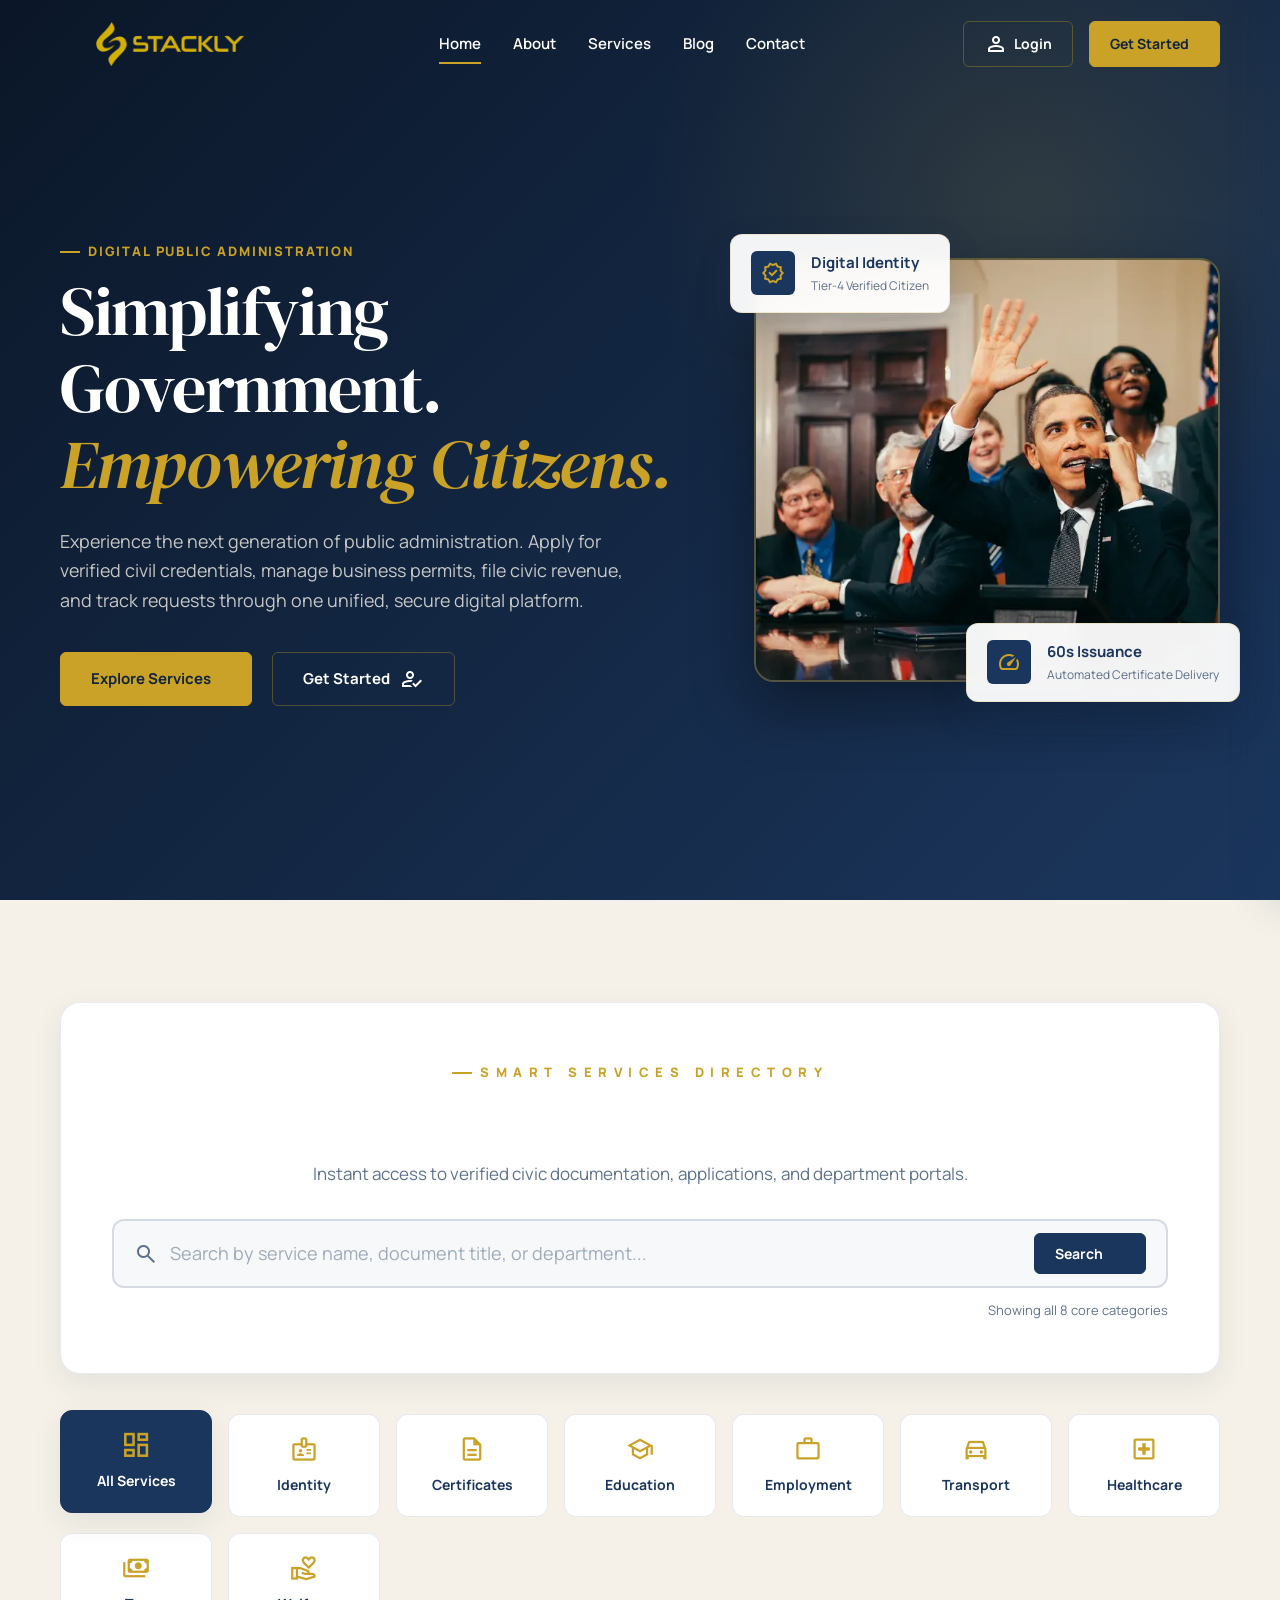
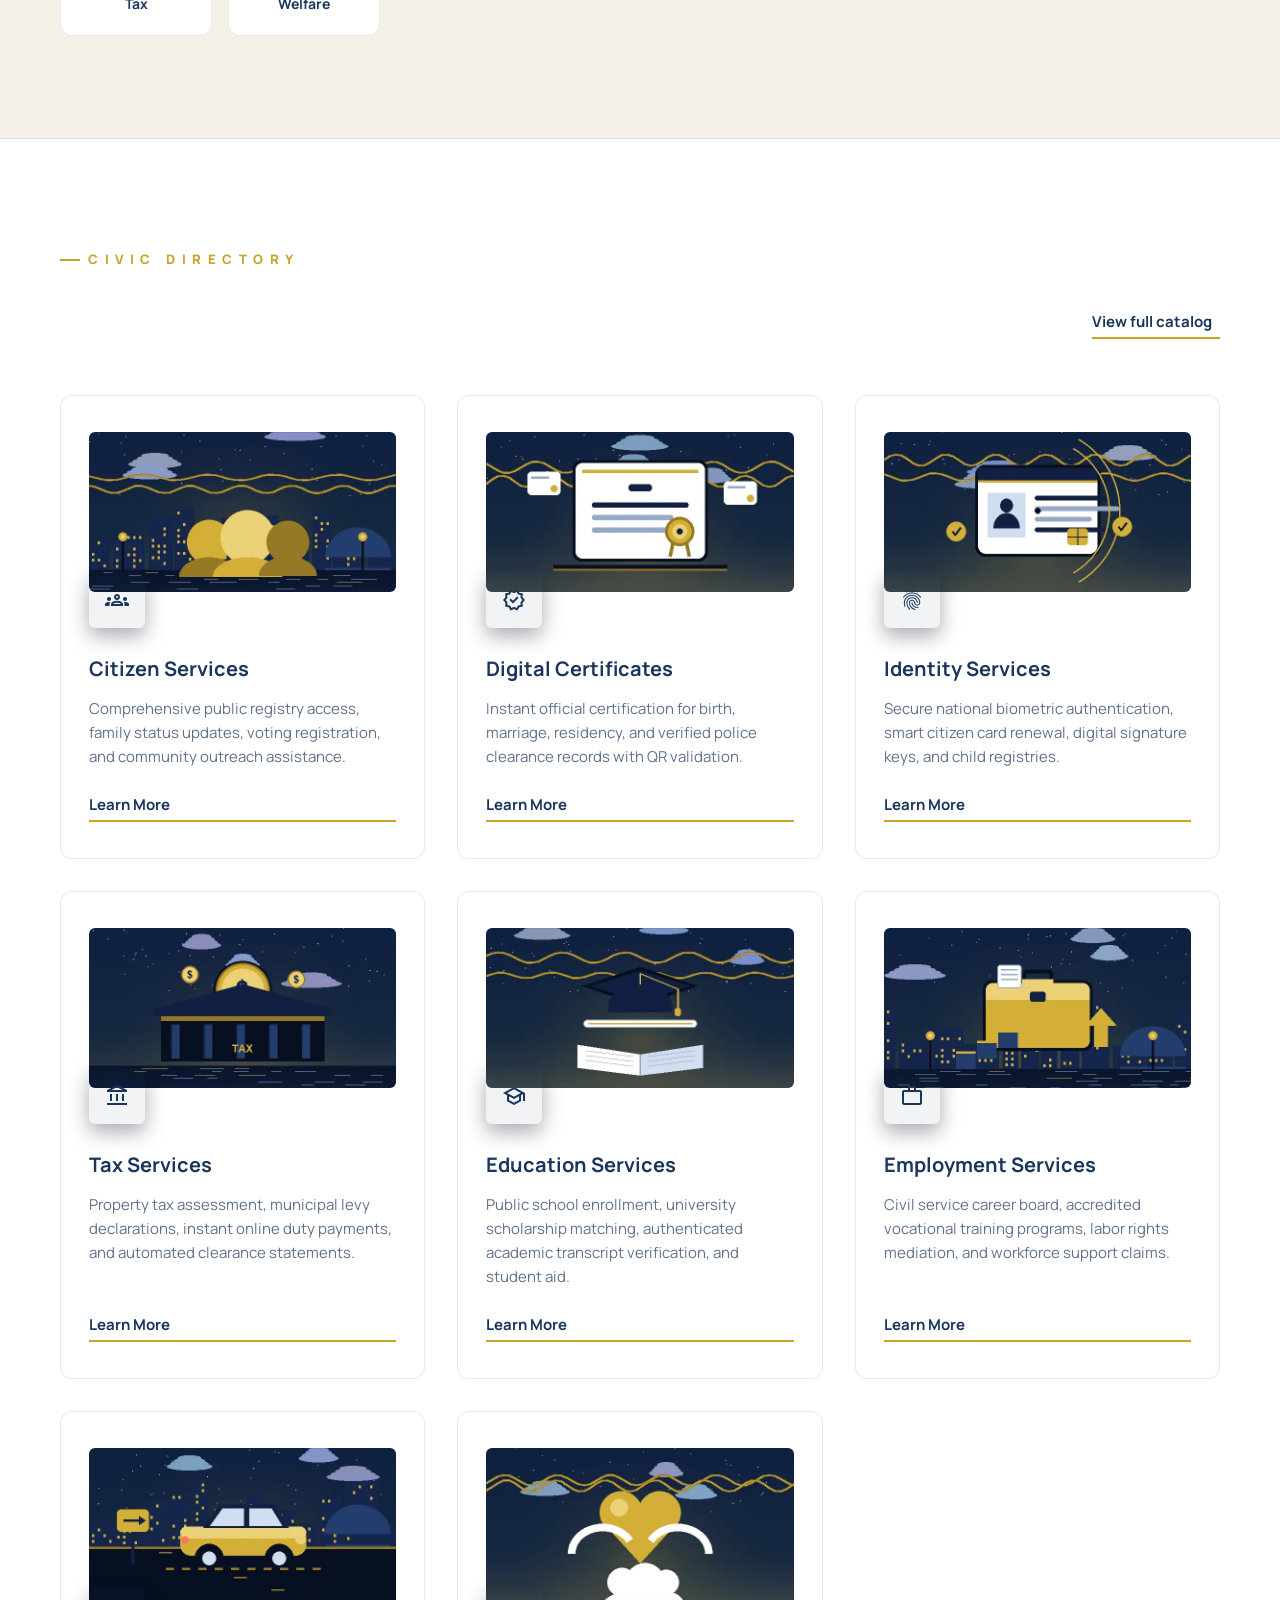
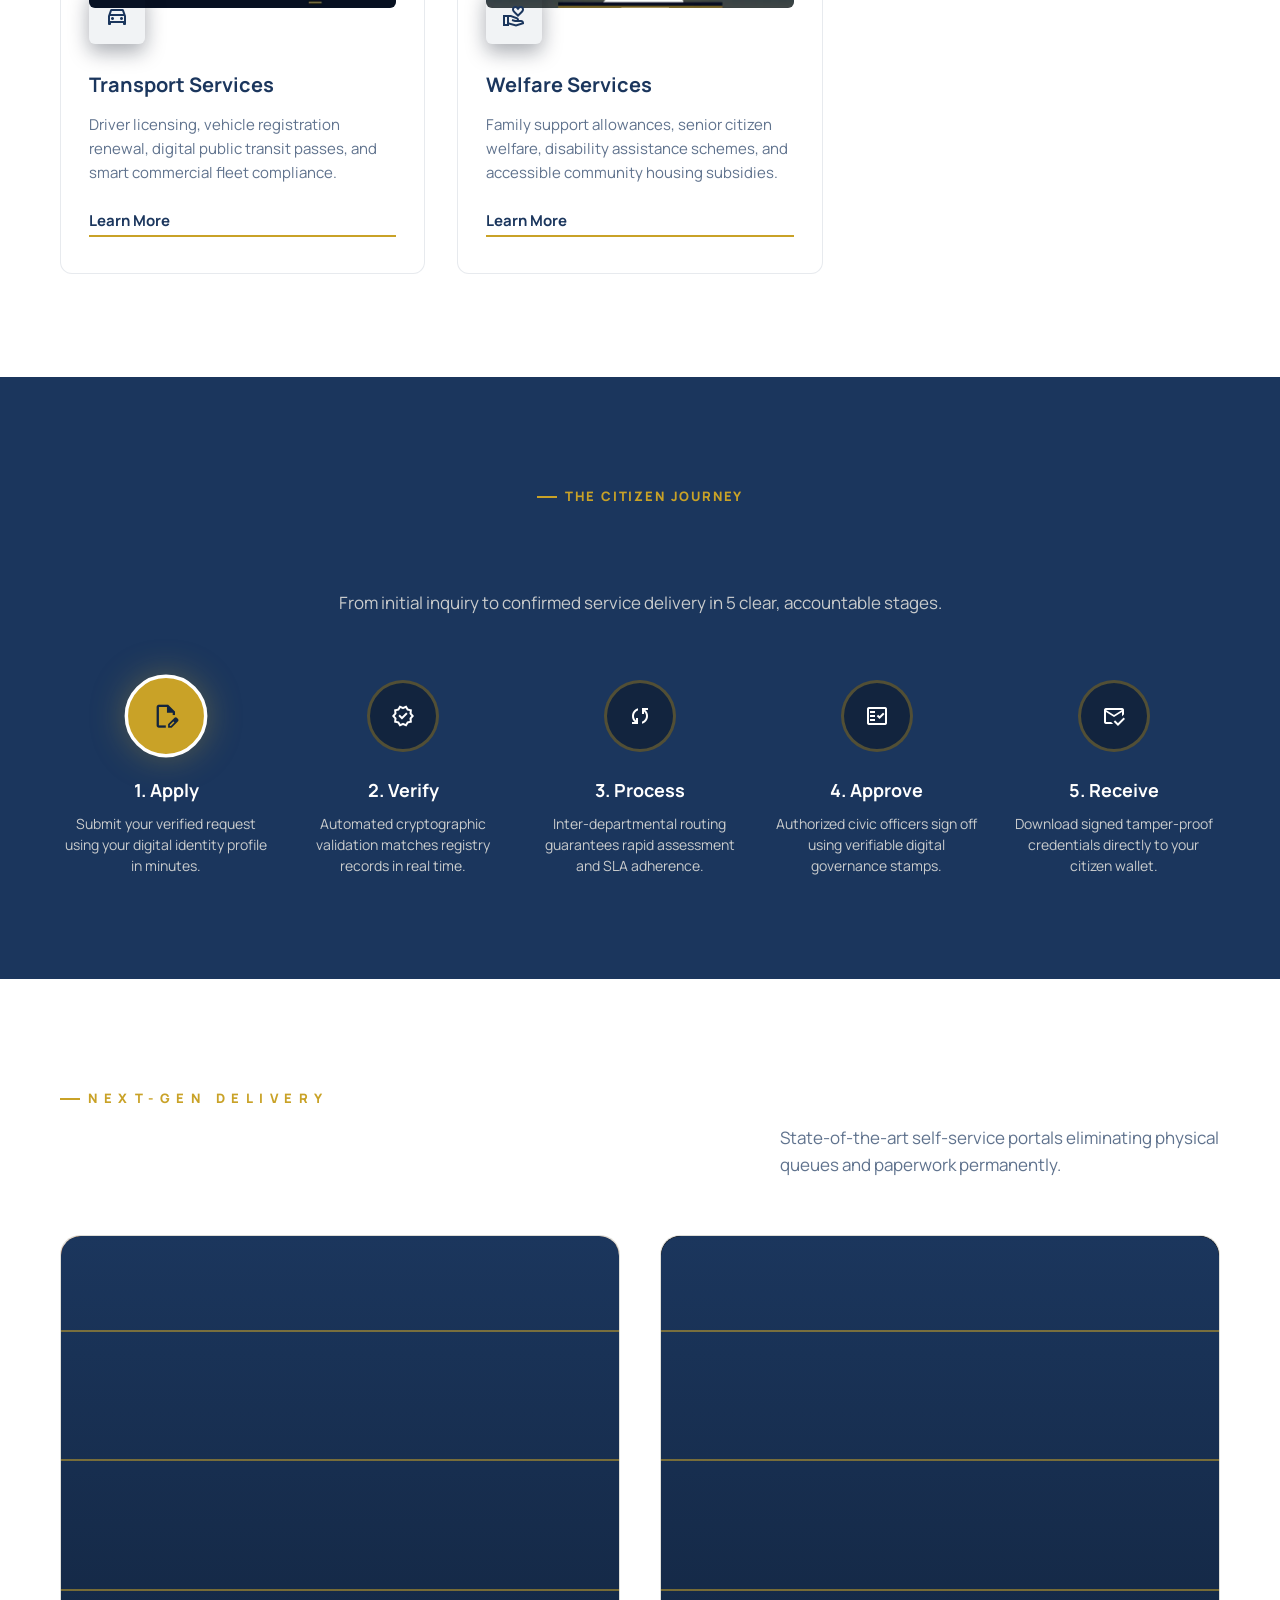
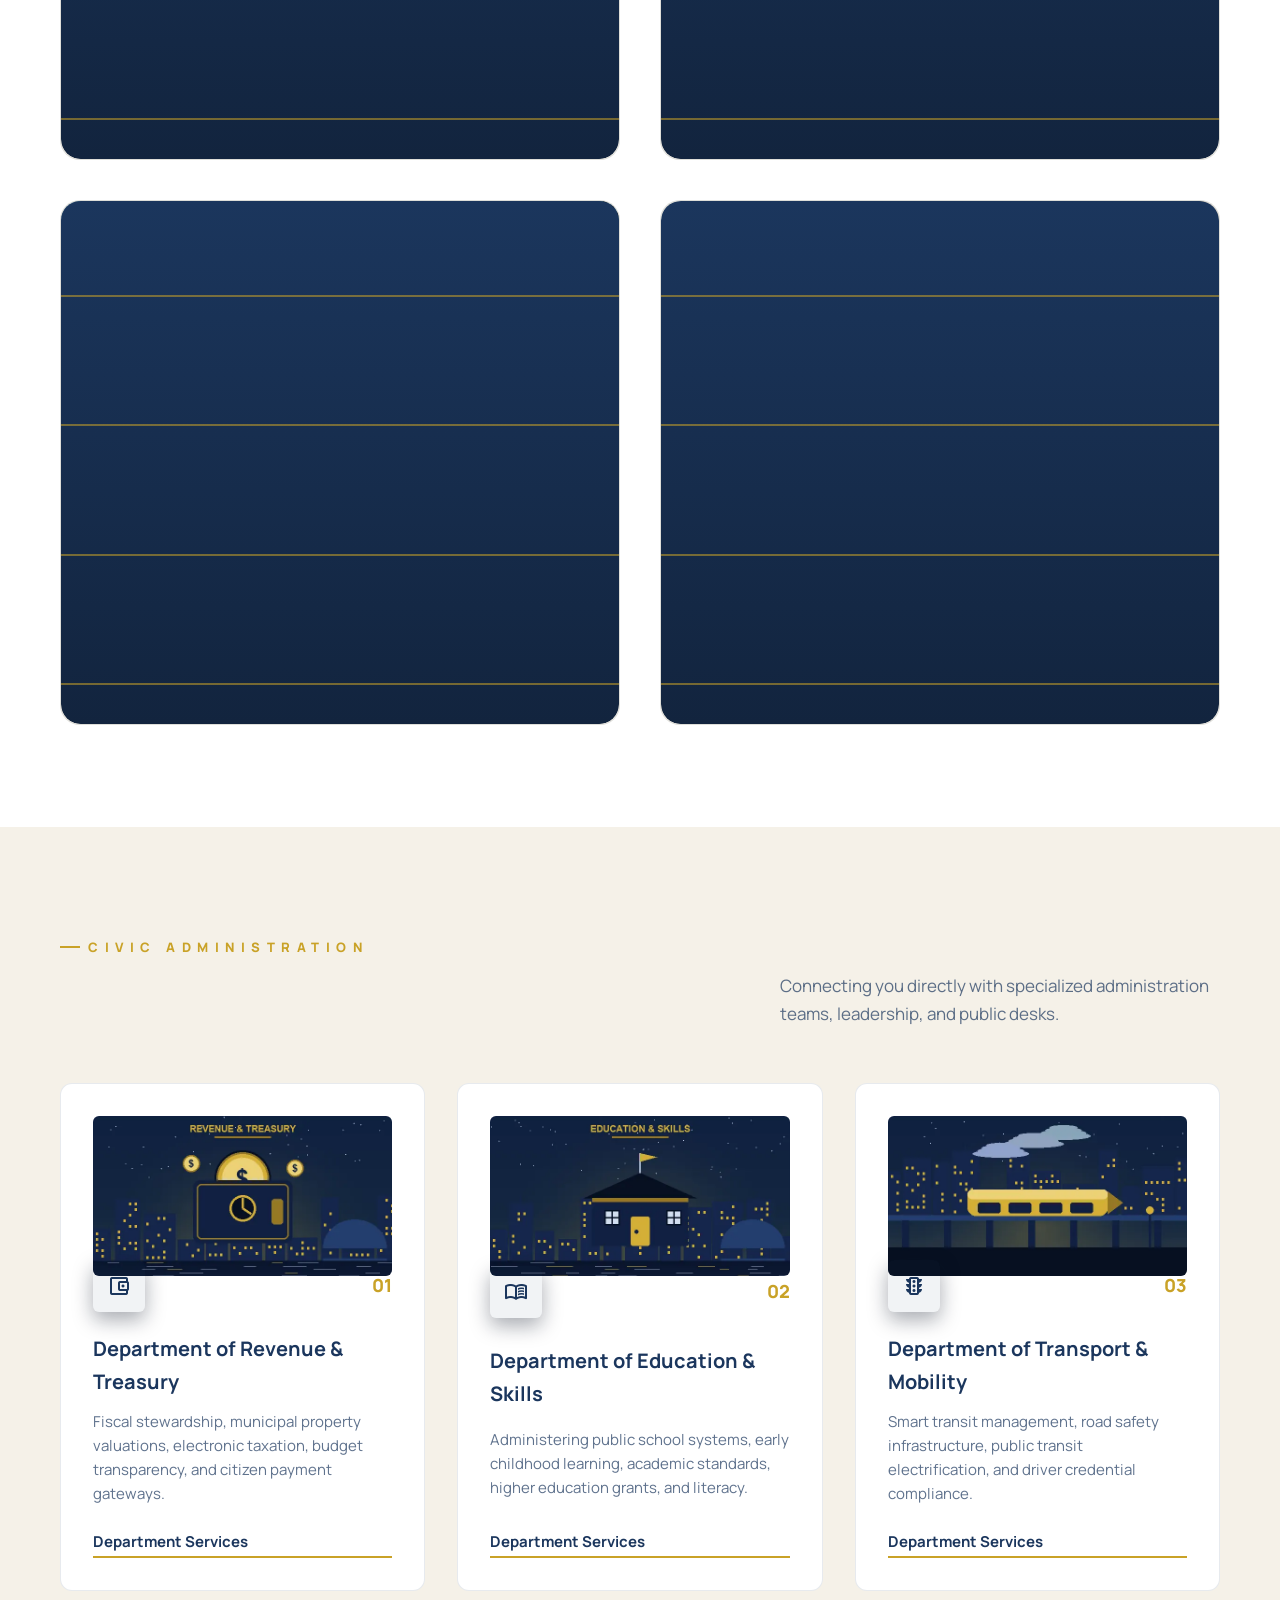
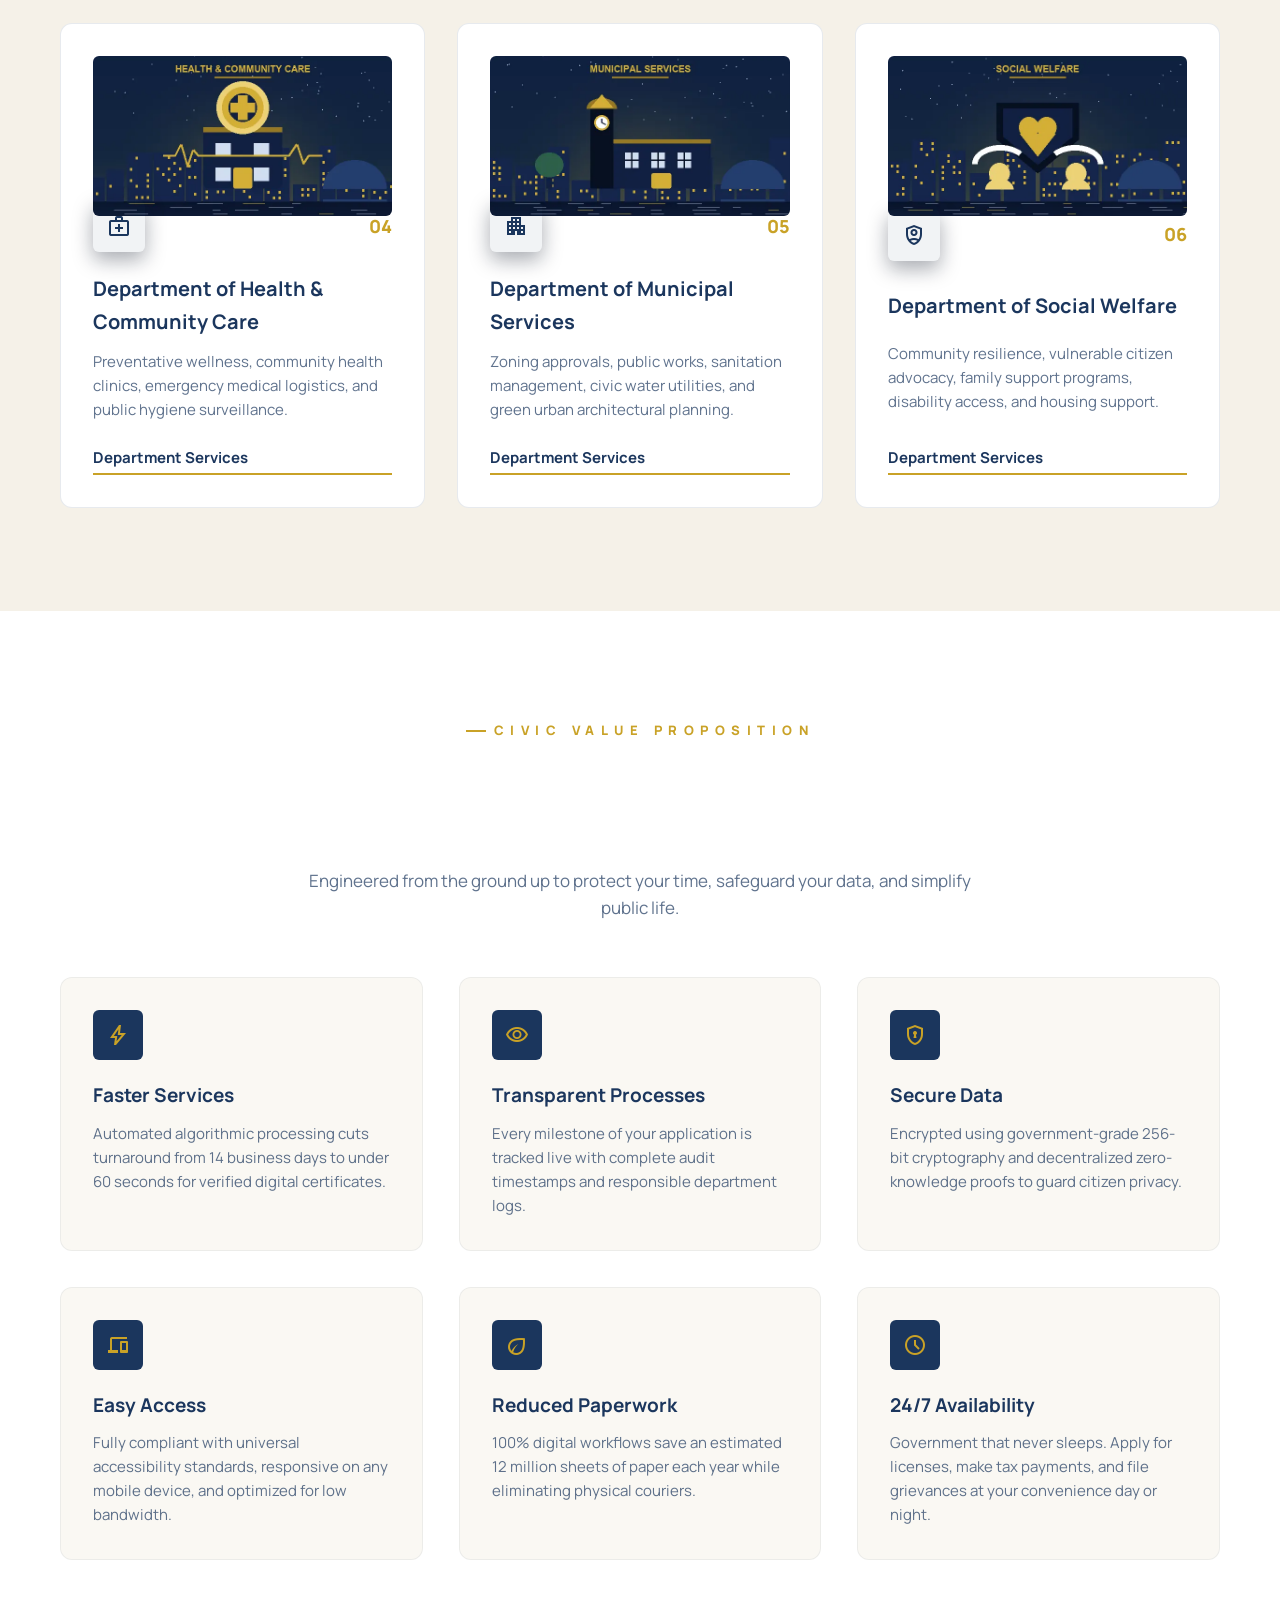
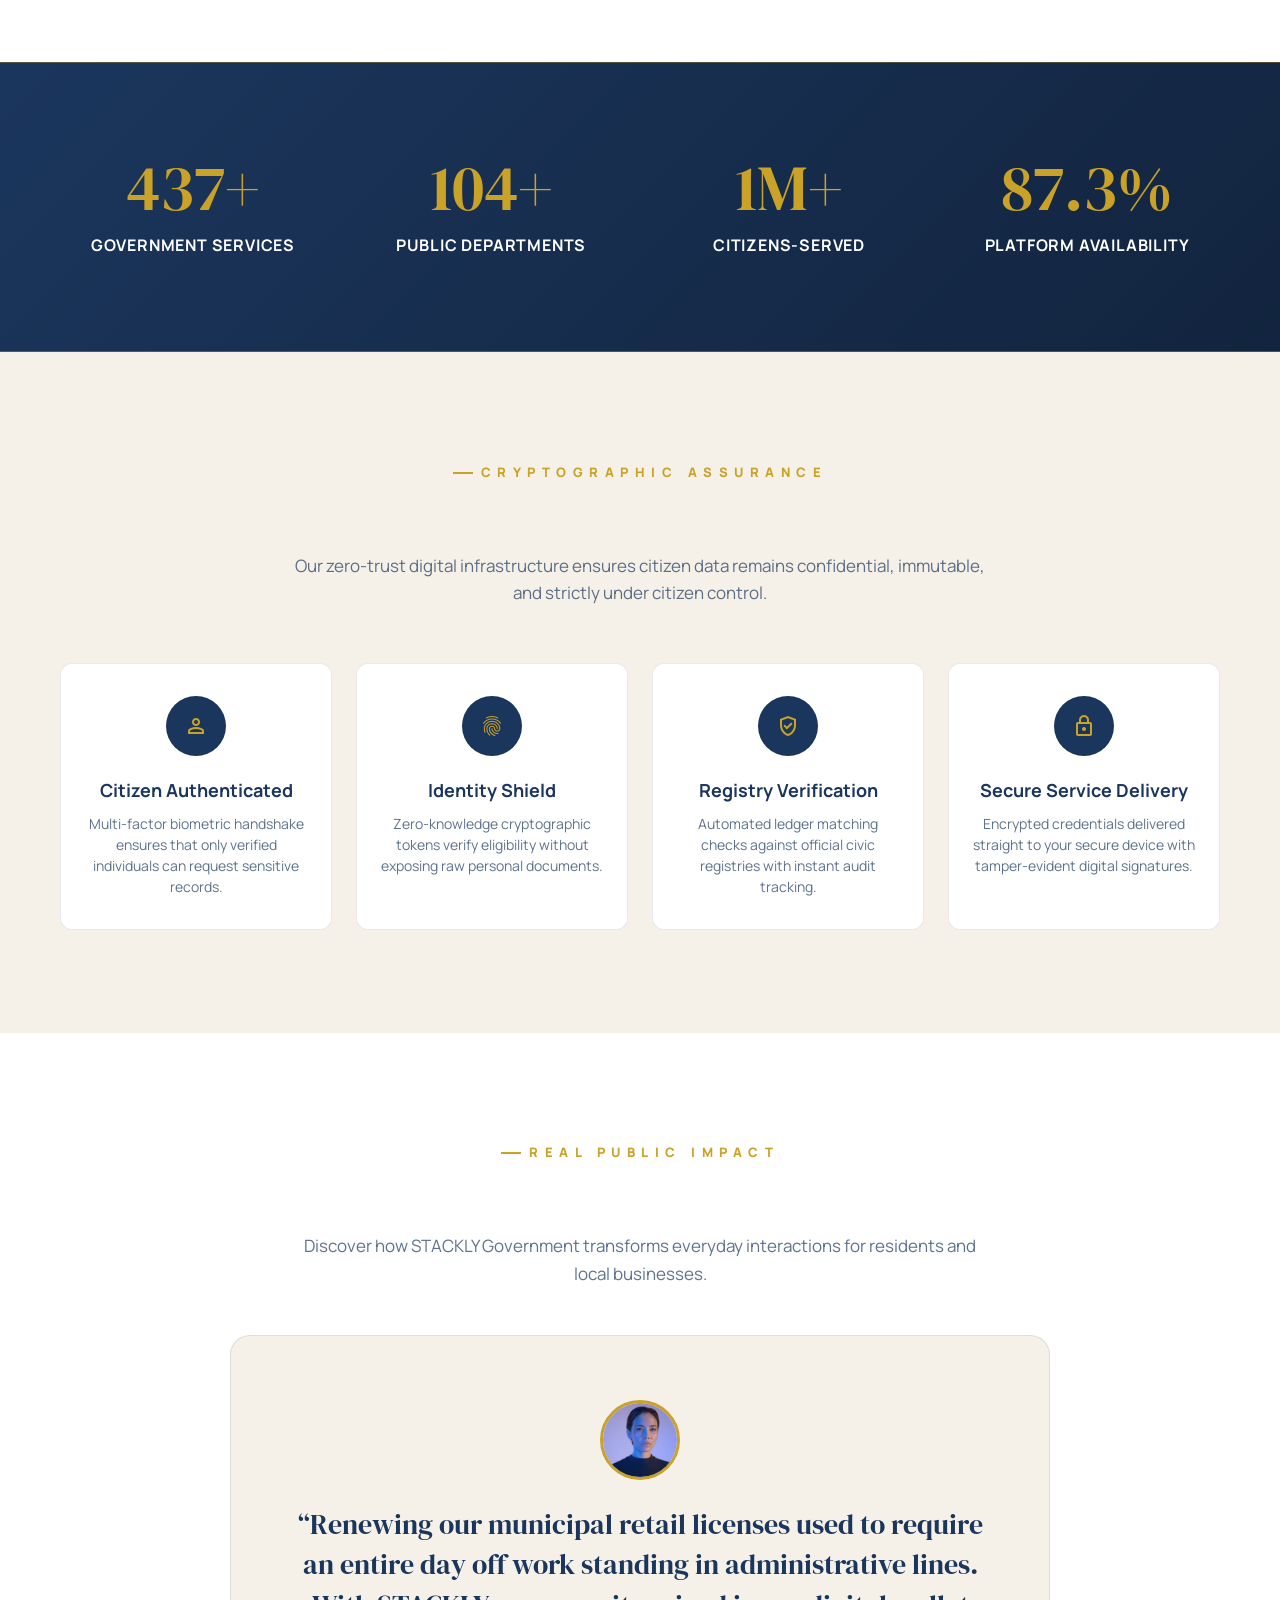
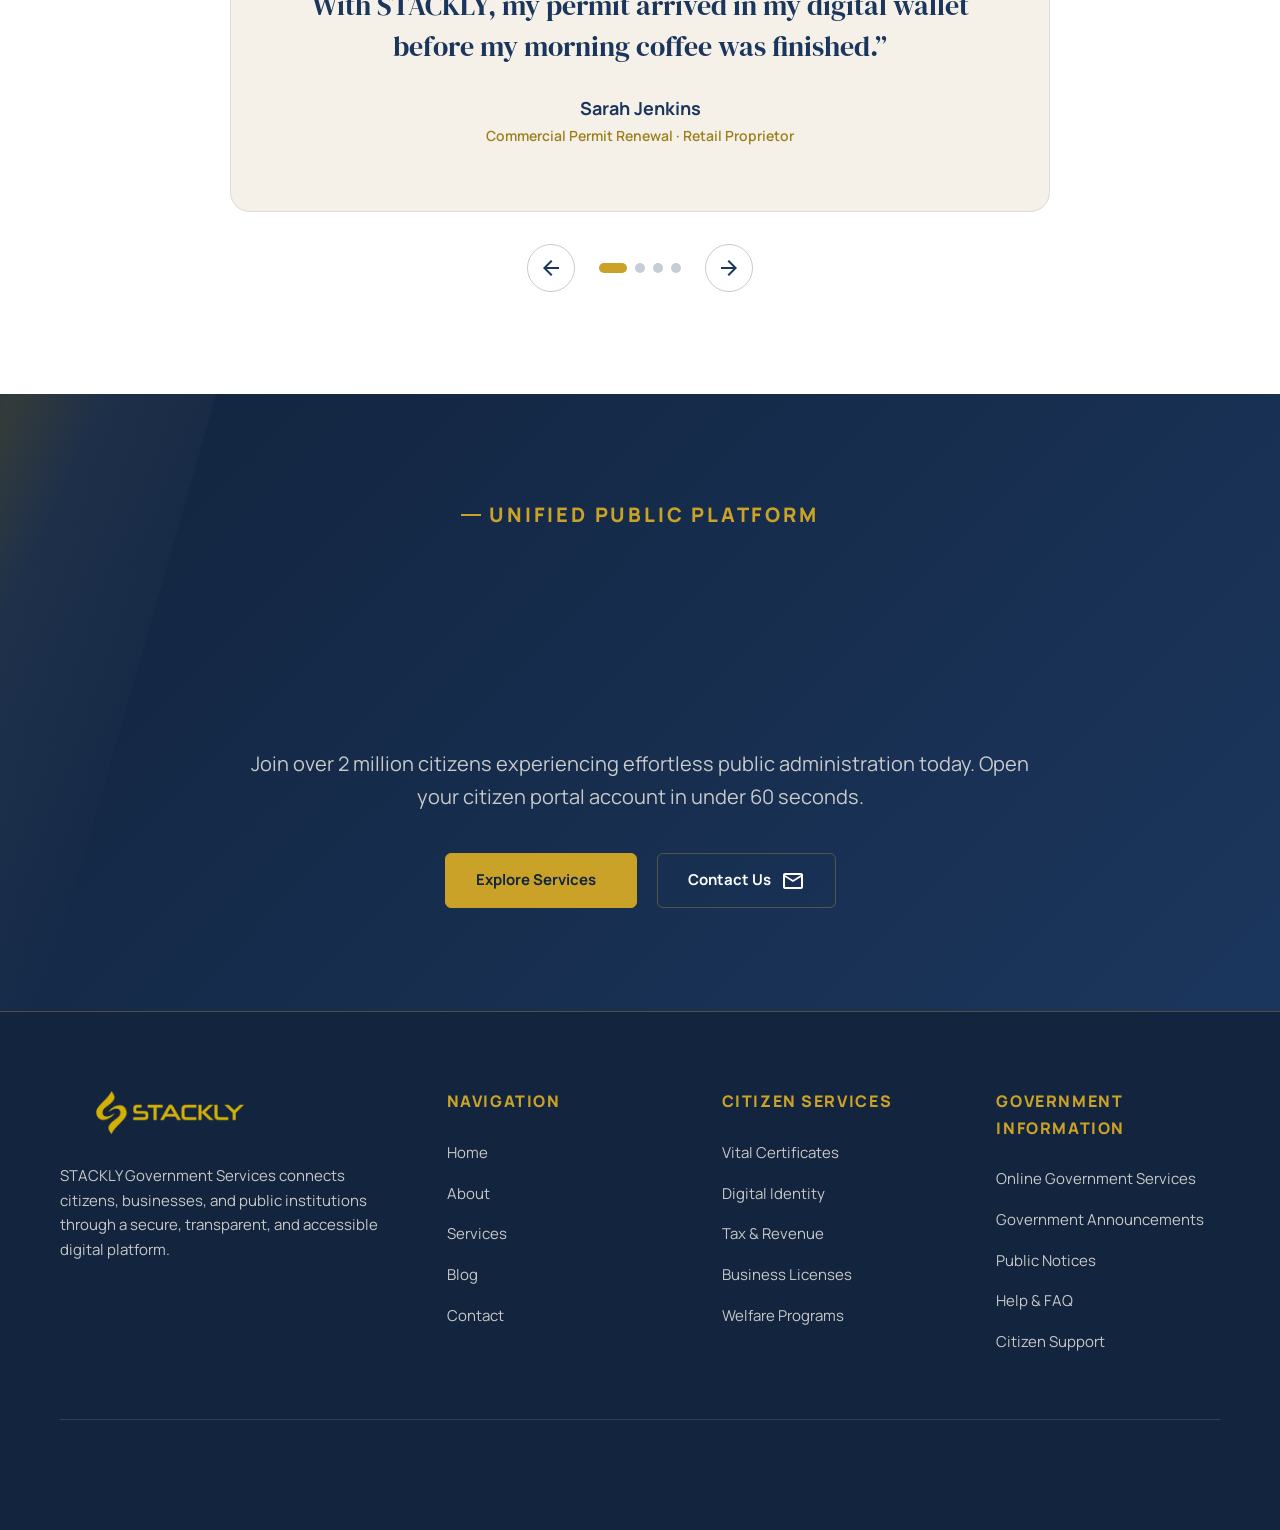
==== commit 9db543fb: "chnaging of loader, dasboards" ====
--- a/index.html
+++ b/index.html
@@ -15,8 +15,19 @@
   <link rel="stylesheet" href="./css/style.css">
   <!-- Advanced Section Animations -->
   <link rel="stylesheet" href="./css/animations.css">
+  <link rel="stylesheet" href="./css/preloader.css">
 </head>
-<body class="page-home"> 
+<body class="page-home">
+
+<!-- Page Preloader (site-wide) -->
+<div class="page-preloader" id="page-preloader" aria-hidden="true">
+  <img src="./images/logo-dark.webp" alt="STACKLY" class="preloader-logo">
+  <div class="preloader-ring" aria-hidden="true"></div>
+  <div class="preloader-progress" aria-hidden="true">
+    <div class="preloader-progress-bar"></div>
+  </div>
+  <p class="preloader-text"><span>Loading</span></p>
+</div> 
 
   <!-- =========================================================================
        HEADER / STICKY NAVBAR
@@ -974,5 +985,6 @@
   <!-- Application Scripts -->
   <script src="./js/main.js" defer></script>
   <script src="./js/advanced-animations.js" defer></script>
+  <script src="./js/preloader.js" defer></script>
 </body>
 </html>
--- a/css/style.css
+++ b/css/style.css
@@ -3203,4 +3203,214 @@
 
 service-search.error {
     border: 1px solid red;
-  }+  }
+
+/* --- 16.0 DASHBOARD TOPBAR PAGE TITLE ------------------------------------ */
+/* Shows the name of the active dashboard section (Overview, Documents, ...) */
+.toggle-group {
+  display: flex;
+  align-items: center;
+  gap: 1rem;
+  min-width: 0;
+}
+
+.topbar-page-title {
+  display: flex;
+  flex-direction: column;
+  min-width: 0;
+  margin: 0;
+}
+
+.topbar-page-title .topbar-title-label {
+  font-size: 0.6875rem;
+  font-weight: 800;
+  letter-spacing: 0.14em;
+  text-transform: uppercase;
+  color: var(--secondary);
+  line-height: 1.2;
+}
+
+.topbar-page-title .topbar-title-text {
+  font-family: 'DM Serif Display', serif;
+  font-size: clamp(1.05rem, 1.6vw, 1.35rem);
+  color: var(--primary);
+  line-height: 1.25;
+  white-space: nowrap;
+  overflow: hidden;
+  text-overflow: ellipsis;
+}
+
+@media (max-width: 640px) {
+  .topbar-page-title .topbar-title-text {
+    font-size: 1rem;
+  }
+}
+
+/* --- 16.1 DASHBOARD CONTENT BLOCKS --------------------------------------- */
+/* Reusable blocks for the extra content sections inside dashboard panes.    */
+
+.dash-subsection-title {
+  font-size: 0.75rem;
+  font-weight: 800;
+  letter-spacing: 0.14em;
+  text-transform: uppercase;
+  color: var(--primary-70);
+  margin: 2.5rem 0 1rem;
+}
+
+/* Progress bars */
+.progress-list {
+  display: flex;
+  flex-direction: column;
+  gap: 1.25rem;
+}
+
+.progress-item-head {
+  display: flex;
+  justify-content: space-between;
+  align-items: baseline;
+  gap: 1rem;
+  margin-bottom: 0.5rem;
+}
+
+.progress-item-head strong {
+  font-size: 0.9375rem;
+  color: var(--primary);
+}
+
+.progress-item-head span {
+  font-size: 0.8125rem;
+  font-weight: 700;
+  color: var(--primary-70);
+}
+
+.progress-track {
+  height: 8px;
+  border-radius: var(--radius-full);
+  background-color: var(--primary-06);
+  overflow: hidden;
+}
+
+.progress-fill {
+  height: 100%;
+  width: 50%;
+  border-radius: inherit;
+  background: linear-gradient(90deg, var(--primary), var(--secondary));
+}
+
+.w-3   { width: 3%; }
+.w-4   { width: 4%; }
+.w-6   { width: 6%; }
+.w-14  { width: 14%; }
+.w-17  { width: 17%; }
+.w-19  { width: 19%; }
+.w-24  { width: 24%; }
+.w-25  { width: 25%; }
+.w-27  { width: 27%; }
+.w-33  { width: 33%; }
+.w-35  { width: 35%; }
+.w-38  { width: 38%; }
+.w-42  { width: 42%; }
+.w-50  { width: 50%; }
+.w-52  { width: 52%; }
+.w-53  { width: 53%; }
+.w-60  { width: 60%; }
+.w-64  { width: 64%; }
+.w-65  { width: 65%; }
+.w-72  { width: 72%; }
+.w-75  { width: 75%; }
+.w-78  { width: 78%; }
+.w-82  { width: 82%; }
+.w-88  { width: 88%; }
+.w-90  { width: 90%; }
+.w-95  { width: 95%; }
+.w-97  { width: 97%; }
+.w-98  { width: 98%; }
+.w-99  { width: 99%; }
+.w-100 { width: 100%; }
+
+/* Key / value information rows */
+.info-rows {
+  display: flex;
+  flex-direction: column;
+}
+
+.info-row {
+  display: flex;
+  justify-content: space-between;
+  align-items: center;
+  gap: 1.5rem;
+  padding: 0.875rem 0;
+}
+
+.info-row + .info-row {
+  border-top: 1px solid var(--primary-10);
+}
+
+.info-label {
+  display: flex;
+  align-items: center;
+  gap: 0.625rem;
+  font-size: 0.9375rem;
+  font-weight: 600;
+  color: var(--primary);
+  min-width: 0;
+}
+
+.info-label .material-symbols-outlined {
+  font-size: 20px;
+  color: var(--secondary);
+  flex-shrink: 0;
+}
+
+.info-value {
+  font-size: 0.875rem;
+  font-weight: 600;
+  color: var(--primary-70);
+  text-align: right;
+  white-space: nowrap;
+  overflow: hidden;
+  text-overflow: ellipsis;
+}
+
+/* Small stat cards */
+.stat-mini-grid {
+  display: grid;
+  grid-template-columns: repeat(auto-fit, minmax(160px, 1fr));
+  gap: 1.25rem;
+}
+
+.stat-mini {
+  background-color: #FFFFFF;
+  border: 1px solid var(--primary-10);
+  border-radius: var(--radius-md);
+  padding: 1.25rem 1.5rem;
+  box-shadow: var(--shadow-subtle);
+}
+
+.stat-mini small {
+  display: block;
+  font-size: 0.8125rem;
+  font-weight: 600;
+  color: var(--primary-70);
+  margin-bottom: 0.375rem;
+}
+
+.stat-mini strong {
+  font-size: 1.375rem;
+  font-weight: 800;
+  color: var(--primary);
+}
+
+@media (max-width: 640px) {
+  .info-row {
+    flex-direction: column;
+    align-items: flex-start;
+    gap: 0.25rem;
+  }
+
+  .info-value {
+    text-align: left;
+    white-space: normal;
+  }
+}
--- a/css/animations.css
+++ b/css/animations.css
@@ -502,7 +502,6 @@
 }
 
 html.js-anim .stat-box.is-in .stat-value {
-  display: inline-block;
   animation: aaTypeLock 0.5s var(--aa-lock) calc(var(--i, 0) * 0.12s) backwards;
 }
 
--- a/css/preloader.css
+++ b/css/preloader.css
@@ -0,0 +1,112 @@
+/* ==========================================================================
+   STACKLY — Site-wide Page Preloader
+   Shown on every page refresh: brand logo + spinner ring + progress bar.
+   Hidden by preloader.js once the page has finished loading.
+   ========================================================================== */
+
+.page-preloader {
+  position: fixed;
+  inset: 0;
+  z-index: 99999;
+  display: flex;
+  flex-direction: column;
+  align-items: center;
+  justify-content: center;
+  gap: 1.5rem;
+  background-color: #FFFFFF;
+  transition: opacity 0.5s ease, visibility 0.5s ease;
+}
+
+/* Respect users who prefer reduced motion */
+@media (prefers-reduced-motion: reduce) {
+  .page-preloader {
+    transition: opacity 0.2s ease, visibility 0.2s ease;
+  }
+  .preloader-ring {
+    animation: none !important;
+  }
+}
+
+/* Hidden state (added by JS) */
+.page-preloader.is-hidden {
+  opacity: 0;
+  visibility: hidden;
+  pointer-events: none;
+}
+
+/* --- Logo ---------------------------------------------------------------- */
+.preloader-logo {
+  width: clamp(140px, 22vw, 190px);
+  height: auto;
+  display: block;
+  animation: preloader-fade-in 0.6s ease both;
+}
+
+/* --- Spinner ring --------------------------------------------------------- */
+.preloader-ring {
+  width: 52px;
+  height: 52px;
+  border-radius: 50%;
+  border: 4px solid var(--primary-06, rgba(27, 54, 93, 0.06));
+  border-top-color: var(--primary, #1B365D);
+  border-right-color: var(--secondary, #C9A227);
+  animation: preloader-spin 0.9s linear infinite;
+}
+
+/* --- Progress bar ---------------------------------------------------------- */
+.preloader-progress {
+  width: min(240px, 60vw);
+  height: 4px;
+  border-radius: var(--radius-full, 999px);
+  background-color: var(--primary-06, rgba(27, 54, 93, 0.06));
+  overflow: hidden;
+}
+
+.preloader-progress-bar {
+  height: 100%;
+  width: 0%;
+  border-radius: inherit;
+  background: linear-gradient(90deg, var(--primary, #1B365D), var(--secondary, #C9A227));
+  transition: width 0.25s ease-out;
+}
+
+/* --- Loading text ----------------------------------------------------------- */
+.preloader-text {
+  font-family: 'Manrope', sans-serif;
+  font-size: 0.8125rem;
+  font-weight: 700;
+  letter-spacing: 0.14em;
+  text-transform: uppercase;
+  color: var(--primary-70, rgba(27, 54, 93, 0.7));
+}
+
+.preloader-text span::after {
+  content: '';
+  animation: preloader-dots 1.2s steps(4, end) infinite;
+}
+
+/* --- Keyframes -------------------------------------------------------------- */
+@keyframes preloader-spin {
+  to {
+    transform: rotate(360deg);
+  }
+}
+
+@keyframes preloader-fade-in {
+  from {
+    opacity: 0;
+    transform: translateY(8px);
+  }
+  to {
+    opacity: 1;
+    transform: translateY(0);
+  }
+}
+
+@keyframes preloader-dots {
+  0%   { content: ''; }
+  25%  { content: '.'; }
+  50%  { content: '..'; }
+  75%  { content: '...'; }
+  100% { content: ''; }
+}
